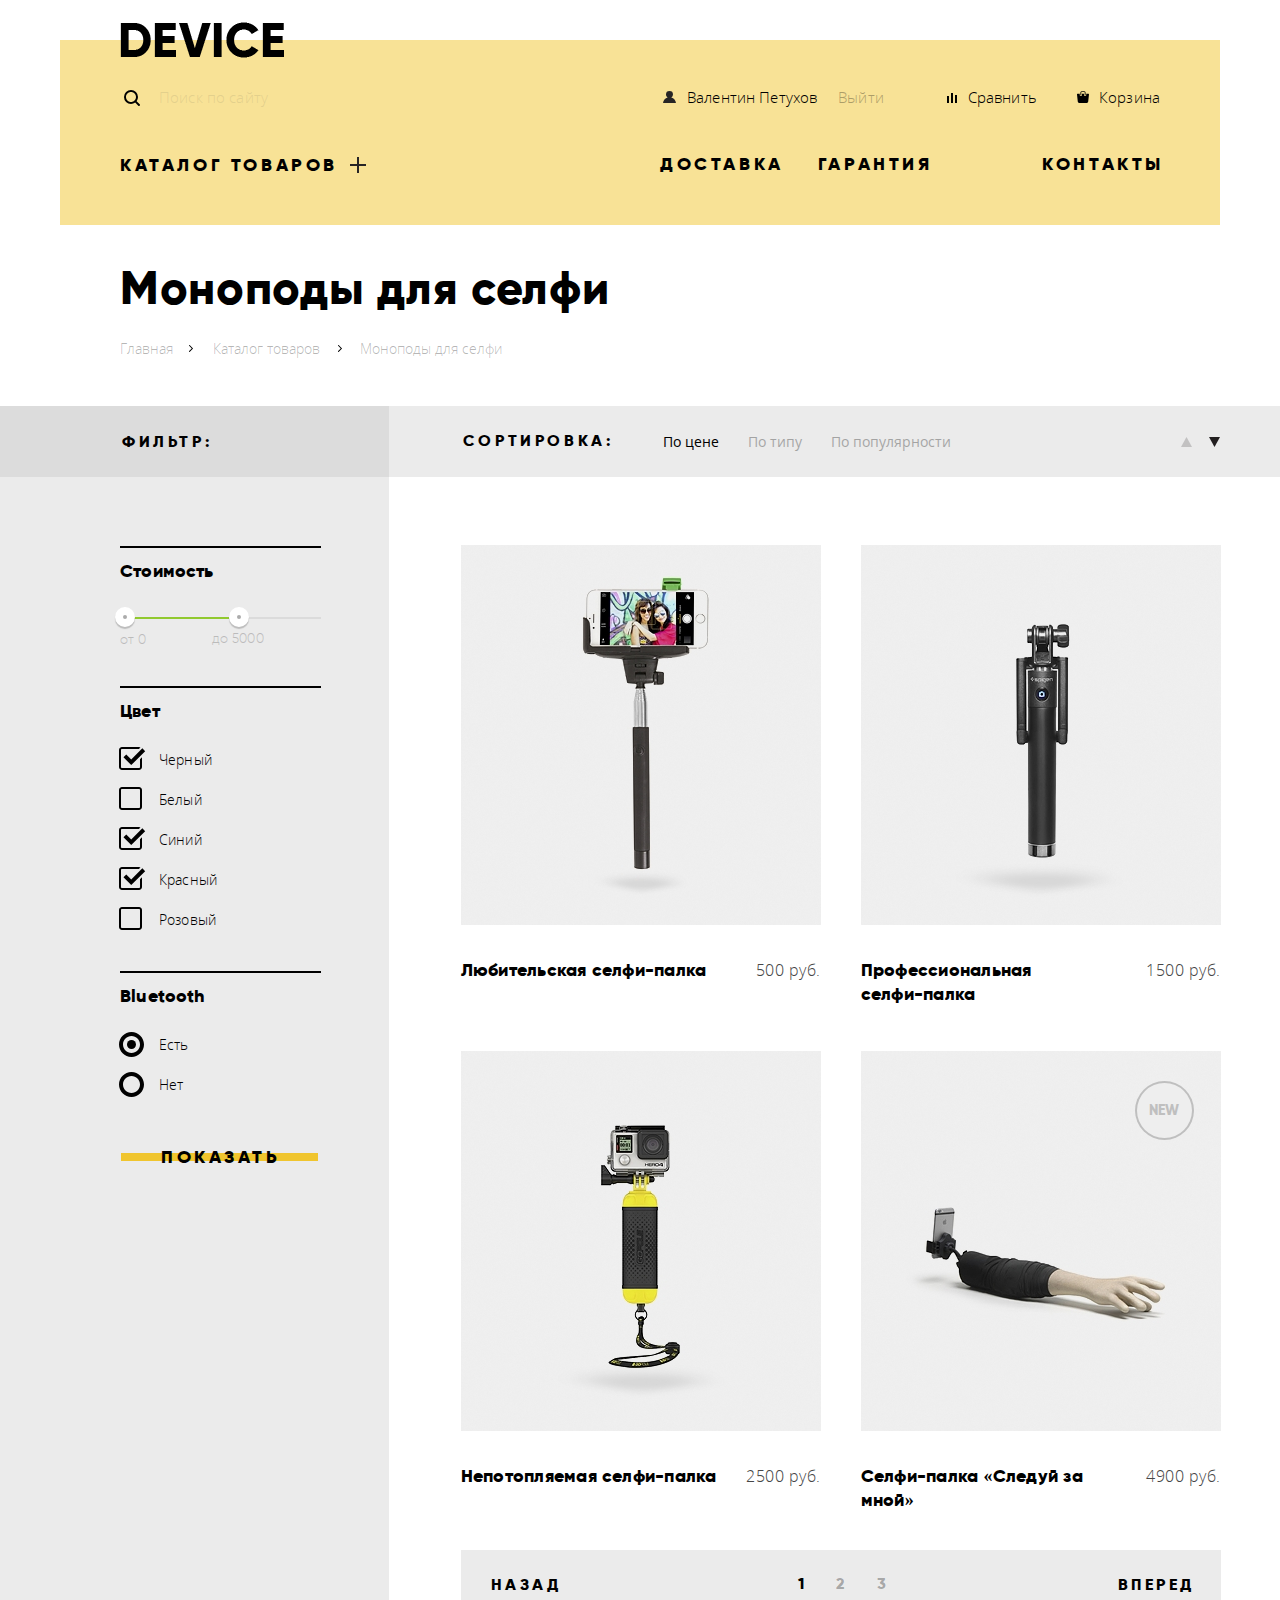
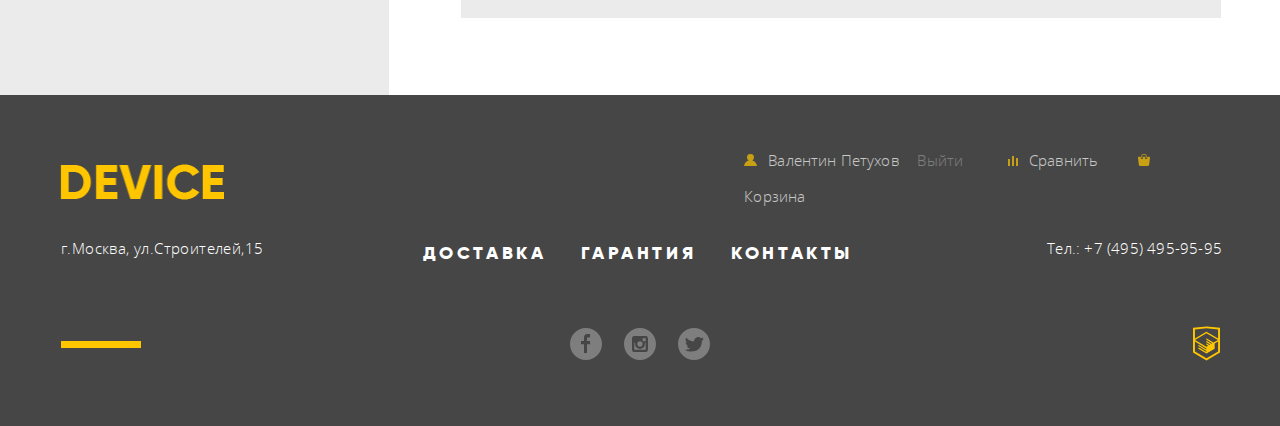
==== catalog.html @ 96f3c093 "с js есть проблемки, а так кажется все готово, почти в продашкшен" ====
<!DOCTYPE html>
<html lang="ru">
<head>
    <meta charset="utf-8">
    <link href="css/normalize.css" rel="stylesheet" type="text/css">
    <link href="css/style.css" rel="stylesheet" type="text/css">
    <title>catalog</title>
</head>
<body class="catalog">
    <header class="main-header">
        <div class="logo">
            <a href="index.html"><img alt="" height="36" src="img/logo.png" width="164"></a>
        </div>
        <div class="wrapper-header">
            <h1 class="visually-hidden">Device</h1>
            <div class="user-menu">
                <form action="https://echo.htmlacademy.ru" class="user-menu-search" method="post">
                  <img class="img-search" height="16" src="img/search.svg" width="16"> <input class="search-site" name=
                    "search-site" placeholder="Поиск по сайту" type="search"> <button class="search-btn button"
                    type="submit">Найти</button>
                </form>
                <div class="user-menu-block">
                    <a class="user-menu-item compare-btn" href="profile.html"><img height="12" src="img/user.svg"
                    width="13">Валентин Петухов</a> <a class="user-menu-item log-out-btn" href="#">Выйти</a>
                </div><a class="user-menu-item compare-btn" href="#"><img height="10" src="img/compare.svg"
                width="10">Сравнить</a> <a class="user-menu-item basket-btn" href="#"><img height="12" src=
                "img/cart.svg" width="12">Корзина</a>
            </div>
            <nav class="main-nav">
                <ul class="nav-list">
                    <li class="nav-item-link">
                        <a class="nav-button" href="#">Каталог товаров<img src="img/plus.svg"></a>
                        <div class="subnav-wrap">
							<ul class="subnav-list">
								<li class="subnav-item">
									<a class="subnav-link" href="#">Виртуальная реальность</a>
								</li>
								<li class="subnav-item">
									<a class="subnav-link" href="catalog.html">Фитнес браслеты</a>
								</li>
								<li class="subnav-item">
									<a class="subnav-link" href="#">Квадрокоптеры</a>
								</li>
								<li class="subnav-item">
									<a class="subnav-link" href="#">Моноподы для селфи</a>
								</li>
								<li class="subnav-item">
									<a class="subnav-link" href="#">Умные часы</a>
								</li>
								<li class="subnav-item">
									<a class="subnav-link" href="#">Экшн-камеры</a>
								</li>
							</ul>
						</div>
                    </li>
                    <li class="nav-item-link">
                        <a class="nav-link" href="#">Доставка</a>
                    </li>
                    <li class="nav-item-link">
                        <a class="nav-link" href="#">Гарантия</a>
                    </li>
                    <li class="nav-item-link">
                        <a class="nav-link" href="#">Контакты</a>
                    </li>
                </ul>
            </nav>
        </div>
    </header>
    <main>
        <div class="container-catalog">
            <div class="wrapper-title">
                <h1 class="page-title">Моноподы для селфи</h1>
                <ul class="breadcrumbs">
                    <li>
                        <a href="index.html">Главная</a>
                    </li>
                    <li>
                        <a href="catalog.html">Каталог товаров</a>
                    </li>
                    <li class="breadcrumbs-current">Моноподы для селфи</li>
                </ul>
            </div>
        </div><!-- отсечка для удобства -->
        <div class="sorting-row">
            <div class="container-catalog">
                    <div class="aside-col">
                        <p class="filter-block">Фильтр:</p>
                    </div>
                    <div class="wrapper-sorts">
                        <p class="filter-block">Сортировка:</p>
                        <ul class="subject-sort">
                            <li class="subject-sort-item">
                                <a class="active" href="#">По цене</a>
                            </li>
                            <li class="subject-sort-item">
                                <a href="#">По типу</a>
                            </li>
                            <li class="subject-sort-item">
                                <a href="#">По популярности</a>
                            </li>
                        </ul>
                        <ul class="direction-sort">
                            <li class="direction-sort-item">
                                <a href="#"><img src="img/icon-up-dir.svg"></a>
                            </li>
                            <li class="direction-sort-item">
                                <a class="active" href="#"><img src="img/icon-down-dir.svg"></a>
                            </li>
                        </ul>
                    </div>
            </div>
        </div>
        <div class="catalog-row">
            <div class="container-catalog">
                
                    <div class="aside-col">
                        <form action="https://echo.htmlacademy.ru" class="filter-form" method="get">
                            <fieldset class="filter-item">
                                <legend>Стоимость</legend> <label for="filter-range"></label> <input aria-label=
                                "Диапазон цен" class="filter-range visually-hidden" id="filter-range" max="9000" min="0"
                                name="filter-range" type="range">
                            </fieldset>
                            <fieldset class="filter-item">
                        	 <div class="range-controls">
							     <div class="scale">
							       <div class="bar"></div>
							     </div>
							     <div class="range-toggle range-toggle-min"><span class="range-coast-min">от 0</span></div>
							     <div class="range-toggle range-toggle-max"><span class="range-coast-max">до 5000</span></div>
						     </div>
                            </fieldset>
                            <fieldset class="filter-item">
                                <legend>Цвет</legend>
                                <ul class="filter-list">
                                    <li class="filter-option"><input checked class="checkbox-filter visually-hidden" id=
                                    "color-black" name="filter-black" type="checkbox"> <label class="check-filter" for=
                                    "color-black">Черный</label></li>
                                    <li class="filter-option"><input class="checkbox-filter visually-hidden" id="color-white"
                                    name="filter-white" type="checkbox"> <label class="check-filter" for="color-white">Белый</label></li>
                                    <li class="filter-option"><input checked class="checkbox-filter visually-hidden" id=
                                    "color-blue" name="filter-blue" type="checkbox"> <label class="check-filter" for=
                                    "color-blue">Синий</label></li>
                                    <li class="filter-option"><input checked class="checkbox-filter visually-hidden" id=
                                    "color-red" name="filter-red" type="checkbox"> <label class="check-filter" for="color-red">Красный</label></li>
                                    <li class="filter-option"><input class="checkbox-filter visually-hidden" id="color-pink"
                                    name="filter-pink" type="checkbox"> <label class="check-filter" for="color-pink">Розовый</label></li>
                                </ul>
                            </fieldset>
                            <fieldset class="filter-item">
                                <legend>Bluetooth</legend>
                                <ul class="filter-list">
                                    <li class="filter-option"><input checked class="radio-input visually-hidden" id=
                                    "bluetooth" name="Bluetooth" type="radio" value="bluetooth-y"> <label class="radio-filter" for=
                                    "bluetooth">Есть</label></li>
                                    <li class="filter-option"><input class="radio-input visually-hidden" id="bluetooth-n"
                                    name="Bluetooth" type="radio" value="bluetooth-n"> <label class="radio-filter" for=
                                    "bluetooth-n">Нет</label></li>
                                </ul>
                            </fieldset><button aria-label="Показать" class="button btn" type="submit"><span class="btn-decor">Показать</span></button>
                        </form>
                    </div>
                    <div class="main-col">
                        <h2 class="visually-hidden">Каталог товаров</h2>
                        <ul class="catalog-list">
                            <li class="catalog-item">
                                <a class="catalog-item-img" href="catalog-item.html"><img alt=
                                "Любительская селфи-палка с телефоном" height="380" src="img/item-1.jpg" width="360"></a>
                                <div class="catalog-item-inner">
                                    <h3><a href="catalog-item.html">Любительская селфи-палка</a></h3><span>500 руб.</span>
                                </div>
                                <div class="actions">
                                    <a class="catalog-item-order btn" href="#"><span class="btn-decor">В корзину</span></span></a> <a class="catalog-item-compare"
                                    href="#">Добавить к сравнению</a>
                                </div>
                            </li>
                            <li class="catalog-item">
                                <a class="catalog-item-img" href="catalog-item.html"><img alt=
                                "Проффесиональная селфи-палка с кнопкой" height="380" src="img/item-2.jpg" width="360"></a>
                                <div class="catalog-item-inner">
                                    <h3><a href="catalog-item.html">Профессиональная селфи-палка</a></h3><span>1500 руб.</span>
                                </div>
                                <div class="actions">
                                    <a class="catalog-item-order btn" href="#"><span class="btn-decor">В корзину</span></a> <a class="catalog-item-compare"
                                    href="#">Добавить к сравнению</a>
                                </div>
                            </li>
                            <li class="catalog-item">
                                <a class="catalog-item-img" href="catalog-item.html"><img alt=
                                "Защищенная от воды селфи-палка" height="380" src="img/item-3.jpg" width="360"></a>
                                <div class="catalog-item-inner">
                                    <h3><a href="catalog-item.html">Непотопляемая селфи-палка</a></h3><span>2500 руб.</span>
                                </div>
                                <div class="actions">
                                    <a class="catalog-item-order btn" href="#"><span class="btn-decor">В корзину</span></a> <a class="catalog-item-compare"
                                    href="#">Добавить к сравнению</a>
                                </div>
                            </li>
                            <li class="catalog-item">
                                <div class="label-new">
                                    <span>New</span>
                                </div>
                                <a class="catalog-item-img" href="catalog-item.html"><img alt=
                                "Селфи-палка 'Следуй за мной' с фальш-рукой" height="380" src="img/item-4.jpg" width=
                                "360"></a>
                                <div class="catalog-item-inner">
                                    <h3><a href="catalog-item.html">Селфи-палка «Следуй за мной»</a></h3><span>4900 руб.</span>
                                </div>
                                <div class="actions">
                                    <a class="catalog-item-order btn" href="#"><span class="btn-decor">В корзину</span></a> <a class="catalog-item-compare"
                                    href="#">Добавить к сравнению</a>
                                </div>
                            </li>
                        </ul>
                        <div class="wrapper-paginator">
                            <div class="paginator-box">
                                <div class="button-forward">
                                    <a href="#">Назад</a> <!-- мы же не переходим на другую страницу, поэтому баттоны -->
                                </div>
                                <ul class="paginator-list">
                                    <li class="paginator-item pagination-item-current">1</li>
                                    <li class="paginator-item">
                                        <a href="#">2</a>
                                    </li>
                                    <li class="paginator-item">
                                        <a href="#">3</a>
                                    </li>
                                </ul>
                                <div class="button-back">
                                    <a href="#">Вперед</a>
                                </div>
                            </div>
                        </div>
                    </div>
                
            </div>
        </div>
    </main>
    <footer class="wrapper-footer catalog-footer">
		<div class="container">
			<div class="footer-row">
				<a href="index.html" class="logo-footer">
					<img src="img/logo-color.png" width="164" height="36" alt="">
				</a>
				<h2 class="visually-hidden">Device</h2>
				<div class="user-menu-footer .catalog-footer">
					<a class="user-menu-item log-name" href="profile.html"><svg xmlns="http://www.w3.org/2000/svg" width="13" height="12" viewBox="0 0 13 12"><path fill="#ffc600" d="M.032 12h12.937c-.163-2.643-2.074-4.837-4.671-5.543a3.47 3.47 0 0 0 1.687-2.972 3.485 3.485 0 0 0-6.97 0c0 1.264.68 2.361 1.688 2.972C2.106 7.163.194 9.357.032 12z"/></svg>Валентин Петухов</a> <a class="user-menu-item log-out-btn" href=
                        "profile.html">Выйти</a>
					<a class="user-menu-item catalog-compare-btn" href="#"><svg xmlns="http://www.w3.org/2000/svg" width="10" height="10" viewBox="0 0 10 10"><path fill="#ffc600" d="M8 2h1.984v8H8zM0 3h1.984v7H0zM4 0h2v10H4z"/></svg>Сравнить</a>
					<a class="user-menu-item basket-btn" href="#"><svg xmlns="http://www.w3.org/2000/svg" width="12" height="12" viewBox="0 0 12 12"><path fill="#ffc600" d="M11.864 3.017a.429.429 0 0 0-.327-.154H9.225V4.09c0 .563-.484 1.022-1.08 1.022-.594 0-1.078-.458-1.078-1.022V2.863H4.909V4.09c0 .563-.485 1.022-1.08 1.022-.595 0-1.078-.458-1.078-1.022V2.863H.438a.43.43 0 0 0-.327.154.472.472 0 0 0-.108.358l.776 7.134c.015.806.642 1.455 1.411 1.455h7.595c.77 0 1.396-.649 1.411-1.455l.776-7.134a.476.476 0 0 0-.108-.358z"/><path fill="#ffc600" d="M3.829 4.499c.239 0 .433-.184.433-.409V1.84c0-.632.672-1.022 1.295-1.022h1.079c.655 0 1.078.401 1.078 1.022v2.25c0 .225.194.409.431.409.239 0 .433-.184.433-.409V1.84C8.577.773 7.761 0 6.636 0H5.557c-1.19 0-2.159.826-2.159 1.84v2.25c0 .225.194.409.431.409z"/></svg>Корзина</a>
				</div>
			</div>
			<div class="footer-row">
				<p class="address">г.Москва, ул.Строителей,15</p>
				<nav class="footer-nav">
					<ul class="footer-nav-list catalog-footer-nav">
						<li>
							<a href="#">Доставка</a>
						</li>
						<li>
							<a href="#">Гарантия</a>
						</li>
						<li>
							<a href="#">Контакты</a>
						</li>
					</ul>
				</nav>
				<a class="phone-link" href="tel:+7(495)495-95-95">Тел.: +7 (495) 495-95-95</a>
			</div>
			<div class="footer-row">
				<div class="decor"></div>
				<div class="footer-social catalog-footer-social">
					<a class="social-button" href="https://facebook.com">
						<img src="img/fb.svg" width="32" height="32" alt="link-facebook">
					</a>
					<a class="social-button" href="https://instagram.com">
						<img src="img/instagram.svg" width="32" height="32" alt="link-instagram">
					</a>
					<a class="social-button" href="https://twitter.com">
						<img src="img/twitter.svg" width="32" height="32" alt="link-twitter">
					</a>
				</div>
				<div class="htmlacademy">
					<a class="html-link" href="https://htmlacademy.ru/intensive/htmlcss">
						<img src="img/logo-html.svg" width="27" height="35" alt="logo-htmlacademy">
					</a>
				</div>
			</div>
		</div>
	</footer>
</body>
</html>
---- css/style.css ----
@font-face {
	font-family: 'gilroy';
	src: url("../fonts/gilroyextrabold.woff2"),
		url("../fonts/gilroyextrabold.woff");
	font-weight: 800;
	font-style: normal;
}
@font-face {
	font-family: 'gilroy';
	src: url("../fonts/gilroylight.woff2"),
		url("../fonts/gilroylight.woff");
	font-weight: 300;
	font-style: normal;
}
@font-face {
	font-family: 'opensans';
	src: url("../fonts/opensans.woff2"),
		url("../fonts/opensans.woff");
	font-weight: 400;
	font-style: normal;
}
@font-face {
	font-family: 'opensans';
	src: url("../fonts/opensanslight.woff2"),
		url("../fonts/opensanslight.woff");
	font-weight: 300;
	font-style: normal;
}
body {
	min-width: 1160px;
	margin: 0;
	padding: 0;
	font-size: 15px;
	line-height: 30px;
	font-weight: 300;
	color: #000000;
}
.visually-hidden {
  position: absolute;
  clip: rect(0 0 0 0);
  width: 1px;
  height: 1px;
  margin: -1px;
}
/* общие элементы */
.nav-list,
.subnav-list,
.product-items-section,
.service-list,
.partners-list,
.transport-brands,
.footer-nav-list,
.breadcrumbs,
.filter-list,
.subject-sort,
.direction-sort,
.catalog-list,
.paginator-list {
	list-style: none;
	padding: 0;
	margin: 0;
}
/* кнопка с желтой полоской по центру */
a.promo-link {
	display: inline-block;
	text-align: center;
	padding:0 44px;
	letter-spacing: 3.7px;
	margin-right:auto;
}
.btn::before {
	content: "";
	position: absolute;
	top: 8px;
	left: 1px;
	width: 98%;
	height: 8px;
	background-color: #f0c52e;
}
.btn:hover::before {
	height: 40px;
	top: -9px
}
.btn:active {
	color: rgba(0, 0, 0, 0.3);
}
.btn-decor {
	position: relative;
	z-index: 3
}
.btn {
	text-transform: uppercase;
	position: relative;
	font-family: gilroy;
	font-weight: 800;
	padding: 0;
	margin: 0;
	text-decoration: none;
	font-size: 18px;
	line-height: 24px;
	color: #000000;
	letter-spacing: 2.15px;
	background-color: transparent;
	border: none;
	border-radius: 0;
}
																/* начинаю разметку	хедераааааа */
.logo img:hover {
	opacity: 0.6
}
.logo img:active {
	opacity: 0.3
}
.logo {
	margin:0;
	padding: 0;
}

																													/*юзер меню*/
.main-header {
	width: 1160px;
	margin: 0 auto;
	margin-top: 22px;
	
}
.container {
	width: 1160px;
	margin: 0 auto;
}
.wrapper-header {
	background-color: #f8e296;
	display: flex;
	flex-wrap: wrap;
	flex-direction: column;
	padding-bottom: 60px;
}
.catalog .wrapper-header {
	padding-bottom: 45px;
	margin-bottom: 39px
}
.logo {
	margin-bottom: -18px;
	margin-left: 60px;
	line-height: 0
	
}
.user-menu {
	display: flex;
	justify-content: space-between;
	align-items: center;
	flex-wrap: wrap;
	position: relative;
	margin-left: 60px;
	padding-right: 60px;
	margin-top: 32px;
	margin-bottom: 28px
}
.main-nav {
	padding-left: 60px;
	padding-right: 60px;
}
.user-menu-search {
	flex: none;
	width: 496px;
	margin-right: 58px;
}
.login-btn img {
	position: relative;
	top:0px;
	right: 13px
}
.compare-btn img {
	position: relative;
	top:0px;
	right: 11px
}
.basket-btn img {
	position: relative;
	top:0px;
	right: 10px
}
.user-menu-search img {
	position: absolute;
	display: block;
	width: 16px;
	height: 16px;
	left: 4px;
	top: 18px

}

.basket-btn {
	margin-left: 50px
}
.user-menu-block {
	margin-right: auto;
	margin-left: 0;
}
.log-out-btn {
	margin-left: 17px;
	opacity: 0.3
}
.login-btn {
	margin-right: auto;
	margin-left: 0;
}
.nav-list {
	display: flex;
}
.nav-item-link:first-child {
	flex: none;
	width: 500px;
	margin-right: 40px;
}
.nav-item-link:last-child {
	margin-left: auto;
	margin-right: -4px;
}
.nav-item-link:nth-child(2),
.nav-item-link:nth-child(3) {
	margin-right: 34px;
}
.nav-button img {
	position: relative;
	right: -12px;
	top: 2px
}
ul .nav-list {

}
.user-menu input[type="search"],
.user-menu a,
form .search-btn {
	position: relative;
	font-family: opensans;
	font-weight: 300;
	border: none;
	background-color: transparent;
	text-decoration: none;
	font-size: 15px;
	line-height: 30px;
	color: #000000;
	letter-spacing: 0.15px;
}
.user-menu input[type="search"] {
	opacity: 0.3;
	padding-bottom: 0;
	border:none;
	border-bottom: 2px solid transparent;
	padding-right: 0;
	padding-left: 39px;
	width: 355px;

}
.user-menu input[type="search"]:hover {
	opacity: 0.6;
}

.user-menu input[type="search"]:focus {
	opacity: 1;
	border-bottom: 2px solid black;
	outline: 0;
	padding-bottom: 0px; 

}
.user-menu-search:focus-within input {
	border-color: black
}
form .search-btn {
	border: 2px solid transparent;
	padding: 8px 20px;
	opacity: 0
}
.user-menu input[type="search"]:focus + .search-btn {
	border: 2px solid black;
	opacity: 1
}
.user-menu-item:hover {
	opacity: 0.6
}
.user-menu-item:active {
	opacity: 0.3
}
.user-menu-search {
	display: flex;
}


form .search-btn:hover {
	color: rgba(255, 255, 255, 1);
	background-color: #000000;
}
form .search-btn:active {
	color: rgba(255, 255, 255, 0.3);
	background-color: #000000;
	opacity: 1
}
form .search-btn:active + .search-site {
	border-bottom: 2px solid black;
}
/* блок сетки промо */
.list {
  display: flex;
  flex-wrap: wrap;
  margin: 0;
  padding: 0;
  list-style: none;
  counter-reset: li;
}
.list li {
  position: relative;
  margin: 10px;
  width: 100px;
  height: 50px;
  background-color: yellow;
}
.list li::before {
  position: absolute;
  top: 0;
  right: 0;
  content: counter(li);
  counter-increment: li;
  font-size: 30px;
  line-height: 40px;
  color: #000;
}
.promo-slider-wrapper {
	position: relative;
	background-image: linear-gradient(#f8e296 99px, transparent 60px);
}
.image-slide-wrap {
	max-width: 526px
}
.promo-slide:nth-child(3)  img {
	margin-top: 64px;
	margin-left: 18px
}
.promo-slide:nth-child(3)  .wrapper-promo {
	position: relative;
	margin-left: 15px
}
.promo-slide {
	box-sizing: border-box;
	width: 100%;
	height: 490px;
	display: none;
	padding-left: 60px;
	padding-right: 60px;
	position: relative;
	margin-bottom: 90px;
}

.controls {
position: absolute;
right: 23px;
bottom: 148px;
  display: flex;
  justify-content: center;
}
.control {
	position: absolute;
	opacity: 0;
}	
.slider-controls {
	position: absolute;
  right: -40px;
  bottom: 168px;
  z-index: 100;
  width: 160px;
  height: 18px;

  text-align: center;
  font-size: 0;
  right: 40px;
}
.control-label {
  position: relative;
  margin-left: -1px;
  display: inline-block;
  text-align: center;
  width: 18px;
  height: 18px;
  padding: 8px;
  
  border-radius: 50%;
  cursor: pointer;
}
.control-label::after {
  content: "";
  
  position: absolute;
  left: 50%;
  bottom: 50%;
  transform: translate(-50%, 50%);
  z-index: 1;
  
  width: 10px;
  height: 10px;
  
  border:1px solid black;
  
  border-radius: 50%;
}
#product-1:checked ~ .promo-slides .promo-slide:nth-child(1) {
  display: flex;
}

#product-2:checked ~ .promo-slides .promo-slide:nth-child(2) {
  display: flex;
}

#product-3:checked ~ .promo-slides .promo-slide:nth-child(3) {
  display: flex;
}
#product-1:checked ~ .slider-controls .slider-controls-item--1::before,
#product-2:checked ~ .slider-controls .slider-controls-item--2::before,
#product-3:checked ~ .slider-controls .slider-controls-item--3::before {
  content: "";
  position: absolute;
  left: 50%;
  top: 50%;
  z-index: 2;
  width: 3px;
  height: 3px;
  transform: translate(-50%, -50%);
  background-color: inherit;
  border: 1px solid black;
  border-radius: 50%;
}
.promo-slide img {
	position: relative;
	left: -46px;
	top: -11px;
	display: block;
	margin: 0 auto;
}
.wrapper-promo {
	width: 500px;
	display: flex;
	flex-direction: column;
	align-self: flex-start;
	
}

.promo-lead {
	margin-top: 67px;
	margin-bottom: 20px
}
.promo-desc {
	margin-top: 0px;
	margin-bottom: 0
}
.wrapper-promo .btn {
	margin-top: 51px
}
.info-table {
	margin-top: 57px
}
/*position: relative;
	bottom: 60px;*/
.subnav-list {
	position: relative;
	bottom: 34px;
	left: 59px;
	display: flex;
	flex-wrap: wrap;
	align-items: center;
	width: 680px;
	margin-top: 19px;
	text-transform: none;
	margin-left: 2px;
	padding-bottom: 3px
}
.subnav-list li {
	width: 220px;
	margin: 0;
	z-index: 5;
}
.subnav-list li:nth-child(2),
.subnav-list li:nth-child(5) {
	box-sizing: border-box;
	padding-left: 19px
}
.subnav-list li:nth-child(5) {
	width: 420px
}
/*	position: absolute;
	width: 1160px;
	left: 181px;*/

.subnav-wrap {
	opacity: 0;
	position: absolute;
	width: 1160px;
	left: -60px;
	margin: 0 auto;
	background-color: #f7e296;
	padding-top: 32px;
	z-index: 4
}

.subnav-wrap:focus-within {
	opacity: 1
}
/*
.subnav-wrap::before:hover ~ .subnav-wrap {
	opacity: 1
}
.nav-item-link .nav-button:hover + .subnav-wrap,
.nav-item-link li:hover + .subnav-wrap {
	opacity: 1
}
.nav-item-link .nav-button:focus + .subnav-wrap {
	opacity: 1
}
.subnav-list:hover {

}
*/
.nav-button:hover + .subnav-wrap,
.nav-button:focus + .subnav-wrap {
	opacity: 1
}
.nav-button {
	position: relative;
	display: block;
}
.nav-button::before {
	content: "";
	position: absolute;
	top: 100%;
	right: 0;
	left: 0;
	height: 25px;
	background-color: rgba(255, 255, 255, 0);
	z-index: 5;
}
.subnav-wrap:hover {
	opacity: 1
}




																												/*главное меню */
.number1 {
	font-family: gilroy;
	font-weight: 800;
	position: absolute;
	right: 47px;
	top: -25px;
	text-decoration: none;
	font-size: 179px;
	line-height: 179.2px;
	color: #ffffff;
	letter-spacing: 0.36px;
	
}
.number1::before {
	content: "";
	width: 100px;
	height: 7px;
	background-color: #ffffff;
	position: absolute;
	right: 412px;
	top: 51px;
}
.nav-item-link {
	position: relative;
}
.nav-item-link a {
	position: relative;
	font-family: gilroy;
	font-weight: 800;
	text-decoration: none;
	font-size: 18px;
	line-height: 24px;
	color: #000000;
	letter-spacing: 3.6px;
	margin-top: 3px
}
.subnav-item a {
	font-family: opensans;
	font-weight: 300;
	text-decoration: none;
	font-size: 15px;
	line-height: 36px;
	color: #000000;
	letter-spacing: 0.15px;
}
.nav-item-link a:hover {
	color: rgba(0, 0, 0, 0.6);
}
.nav-item-link a:active {
	color: rgba(0, 0, 0, 0.3);
}
.nav-list > li {
	text-transform: uppercase;
}
													/*владения хедера на этом моменте заканчиваются*/
																		/*начинается мейн контйнер*/
																												/*промо-слайд*/	
	

.promo-lead {
	font-family: gilroy;
	font-weight: 800;
	font-size: 47px;
	line-height: 56px;
	color: #000000;
	letter-spacing: 0.4px;
	position: relative;
}
.promo-desc {
	font-family: opensans;
	font-weight: 300;
	font-size: 15px;
	line-height: 30px;
	color: #000000;
	letter-spacing: 0.15px;
}
.wrapper-promo .info-table {
	border-spacing: 0px

}
.info-table tr {
	width: 
}

.info-table th {
	font-family: opensans;
	font-weight: 300;
	font-size: 13px;
	line-height: 34px;
	color: #464646;
	letter-spacing: 0.13px;
	text-align: left;
	margin-top: 10px;
}
.info-table td {
	font-family: gilroy;
	font-weight: 300;
	font-size: 36px;
	line-height: 48px;
	color: #000000;
	letter-spacing: 0.36px;
}
.info-table th:nth-child(1),
.info-table td:nth-child(1) {
	width:158px
}
.promo-slide:nth-child(3) th:nth-child(1),
.promo-slide:nth-child(3) td:nth-child(1) {
	width: 156px;
}
.promo-slide:nth-child(3) tr {
	width: 303px;
	display: block;
}
.info-table th:nth-child(2),
.info-table td:nth-child(2) {
	width:137px
}

																											/*секция продуктов*/
.product-sections {
	
	margin-bottom: 152px
}
.product-items-section {
	display: flex;
	justify-content: space-between;
}
.product-item {
	width: 160px
}
.product-item a {
	font-family: gilroy;
	font-weight: 800;
	font-size: 18px;
	text-decoration: none;
	line-height: 24px;
	color: #000000;
	letter-spacing: 0.18px;
}
.product-icon-wrapper img {
	margin: auto;
}
.product-icon-wrapper {
	display: flex;
	width: 160px;
	height: 160px;
	background-color: rgba(240, 197, 46, 0.5);
	margin-bottom: 35px
}
.product-item span {
	display: block;
}
.product-item .monopod img {
	margin-top: 40px;
	position: relative;
	right: -2px;
	bottom: -1px;
}
.product-item:nth-child(3) img {
	position: relative;
	left: 5px;
	top: 2px
}
.product-item:nth-child(4) img {
	position: relative;
	left: 2px;
	top: 2px
}
.product-item:nth-child(5) img {
	position: relative;
	left: 4px;
	top: 1px
}
.product-item:nth-child(6) img {
	position: relative;
	top: 4px
}
.product-item:hover .product-icon-wrapper { 
	background-color: rgba(240, 197, 46, 1);
}
.product-item:active img,
.product-item:active span {
	opacity: 0.3
}
																													/*сервис*/
/*интерактив сервиса*/
.service-list-btn span:active  {
	display: block;
	background-color: black;
	color: #f7e184;
}
.service-list-btn button {
	width: 160px;
	letter-spacing: 3.7px;
	margin-bottom: 32px;
	outline: none;
}
.service-list-btn span {
	display: block;
	width: 154px;
	padding-right: 125px;
	padding-left: 5px;
	padding-top: 10px;
	padding-bottom: 7px;
}

.service-list-btn .btn::before{
	top:18px;
}
.service-list-btn .btn:hover::before{
	top:0px;
}
.service-list-btn .btn:focus::before{
	height: 40px;
	top: 0px
}
/* стоп интерактив*/
.service-list {
	width: 170px;
	flex:none;
	margin: 0;
	position: relative;
	margin-right: 232px
	
}
.service-list::after{
	content: "";
	width: 7px;
	height: 319px;
	position: absolute;
	right: -116px;
	top: -86px;
	background-color: #000000
}
.service {
	background-color: #e5e5e5;
	background-image: linear-gradient(#ffffff 27px, transparent 27px);
	margin-bottom: 95px
}
.wrapper-service {

	display: flex;
	padding-bottom: 106px;
}
.wrapper-service ul {
	
	text-align: center;

	
	margin-top: 14px;

}
.service-slide {
	width: 760px;
}
.text-wrap {
	margin-right: 130px
}
.text-wrap p {
	width: 430px
}
.text-wrap h3 {
	margin: 0;
	margin-bottom: 31px
}
.service-slide {
	display: none;
}
.service-slide.active {
	display: flex;
}
.service-list-btn {
	width: 160px;
	margin-top: -8px
	
}
.service-list-btn:last-child {
	margin-bottom: 0px;
}
.service-slide h3 {
	font-family: gilroy;
	font-weight: 800;
	font-size: 47px;
	line-height: 48px;
	color: #000000;
	letter-spacing: 1.1px;
}
.service-slide img {
	position: relative;
	top: 13px;
	right: 2px;
}
.service-slide p {
	font-family: opensans;
	font-weight: 300;
	font-size: 15px;
	line-height: 30px;
	color: #464646;
	letter-spacing: 0.33px;
}
																										/* партнеры пока пусто */
.partners-list {
	display: flex;
	justify-content: space-between;
	margin-bottom: 134px;

}
.hidden-color {
	opacity: 0;
	position: absolute;
}

.partner-link:hover .hidden-color {
	opacity: 1;
}


																										/*о нас, контакты*/
.about-us {
	margin-right: 46px;
	padding-right: 75px

}
.about-us h3::before,
.contacts h3::before {
	content: "";
	display: block;
	position: absolute;
	width: 80px;
	height: 7px;
	top: -52px;
	left: 1px;
	background-color: #000000
}
.wrapper {
	display: flex;
	margin-bottom:88px;
}
.about-us h3,
.contacts h3 {
	margin: 0;
	position: relative;
	font-family: gilroy;
	font-weight: 800;
	font-size: 47px;
	line-height: 48px;
	color: #000000;
	letter-spacing: 0.21px;
	margin-bottom: 44px
}
.about-us p,
.contacts p {
	margin: 0;
	font-family: opensans;
	font-weight: 300;
	font-size: 15px;
	line-height: 30px;
	color: #464646;
	letter-spacing: 0.12px;
	margin-bottom: 30px
}
.contacts p {
	margin-bottom: 38px
}
.wrapper-about-us p:nth-child(3) {
	letter-spacing: 0.1px;
	margin-bottom: 66px
}
.map {
	margin-bottom: 68px
}
.transport-brands-slide a::before {
	content: "";
	position: absolute;
	left: -35px;
	top: 6px;
	width: 4px;
	height: 4px;
	border:2px solid #e5e5e5;
	border-radius: 50%;
}
.transport-brands-slide a {
	position: relative;
	font-family: gilroy;
	font-weight: 800;
	font-size: 16px;
	line-height: 40px;
	color: #000000;
	letter-spacing: 0.21px;
	text-decoration: none;
}
.transport-brands {
	margin-left: 36px;
	margin-bottom: 62px
}
.wrapper-about-us a.btn {
	display: block;
	width: 257px;
	text-align: center;
	letter-spacing: 4.5px;
	line-height: 24px;
	font-size: 17px;
	padding-left: 5px
}
.wrapper-contacts a.btn {
	display: block;
	width: 257px;
	text-align: center;
	letter-spacing: 4.3px;
	line-height: 24px;
	font-size: 17px;
	padding-left: 4px
}
																					/*кончился мейн контейнер*/
																					/*футер*/
.user-menu-footer {
	display: inline-block;
	margin: 0;
	margin-top: -18px;
}
.user-menu-footer a {
	margin:0;
}

.user-menu-footer .login-btn {
	margin:0;
	margin-right: 40px;
}
.user-menu-footer .compare-btn {
	margin:0;
	margin-right: 37px
}
.user-menu-footer .basket-btn {
	margin:0;
	margin-right: -2px
}
.user-menu-item svg {
	margin-right: 10px
}
.user-menu-item svg:nth-child(1) {
	margin-right: 11px
}
.wrapper-footer {
	background-color: #464646;
	padding-top: 65px;
}
.catalog .wrapper-footer {
	margin-top: 0
}

.footer-row {
	display: flex;
	align-items: center;
	align-self: center;
	margin-top: 0px
}
.footer-row:nth-child(2) {
	margin-top: 25px
}
.footer-row:nth-child(3) {
	margin-top: 57px;
	padding-bottom: 55px
}
.footer-row:nth-child(2) .phone-link {
	letter-spacing: 0.2px;
	margin-right: -2px;
	margin-top: -12px;
}
.footer-row:nth-child(2) p.address {
	margin: 0;
	margin-top: -12px;
	letter-spacing: 0.4px;
	padding-left: 1px
}
.footer-nav-list {
	display: flex;
}
.decor {
	position: relative;
	
}
.decor::before {
	content: "";
	position: absolute;
	top: -8px;
	left: 1px;
	width: 80px;
	height: 7px;
	background-color: #ffc600;
}
.footer-social {
	display: inline-block;
	margin-right: -8px;
}
.footer-social a {
	opacity: 0.3;
	margin-left: 19px;
	text-decoration: none;
}
.footer-social a:hover {
	opacity: 0.6
}
.footer-social a:active {
	opacity: 0.1
}
.footer-nav-list li {
	margin-right: 33px;
	text-transform: uppercase;
}
.decor {
	margin-right: auto;
}
.htmlacademy {
	margin-left: auto;
}
.htmlacademy:hover {
	opacity: 0.6
}
.htmlacademy:active {
	opacity: 0.3
}
.footer-nav {
	margin: auto;
}
.logo-footer {

	margin-right: auto;
}
.user-menu-footer a {
	font-family: opensans;
	font-weight: 300;
	font-size: 15px;
	line-height: 36px;
	text-decoration: none;
	letter-spacing: 0.15px;
	color: #ffffff;
}
.address {
	font-family: opensans;
	font-weight: 300;
	font-size: 15px;
	line-height: 30px;
	color: #ffffff;
}
.footer-nav-list a {
	font-family: gilroy;
	font-weight: 800;
	font-size: 18px;
	line-height: 24px;
	color: #ffffff;
	letter-spacing: 3.6px;
	text-decoration: none;
}
.footer-nav-list a:hover {
	opacity: 0.6
}
.footer-nav-list a:active {
	opacity: 0.3
}
.phone-link {
	font-family: opensans;
	font-weight: 300;
	font-size: 15px;
	line-height: 30px;
	color: #ffffff;
	text-decoration: none;
}
																							/*кончился футер*/
																									/*модалки*/
.popup-map iframe {
  position: relative;
  z-index: 2;

  border: none;
}
.popup-map p {
  position: absolute;
  top: 0;
  left: 0;
  z-index: 1;

  margin: 0;
}
@keyframes bounce {
  0% {
    transform: translateY(-2000px);
  }

  70% {
    transform: translateY(30px);
  }

  90% {
    transform: translateY(-10px);
  }

  100% {
    transform: translateY(0);
  }
}
@keyframes shake {
  0%,
  100% {
    transform: translateX(0);
  }

  10%,
  30%,
  50%,
  70%,
  90% {
    transform: translateX(-10px);
  }

  20%,
  40%,
  60%,
  80% {
    transform: translateX(10px);
  }
}
.close-map {

}
.close-form {
	
}
.popup-map {
	display: none;
	position: fixed;
	left: 50%;
	top: 50%;
	transform: translate(-50%,-50%);
	margin: 0 auto;
	z-index: 100;
	box-shadow: 0px 10px 20px 0px rgba(4, 6, 6, 0.2);
	padding: 0;
	margin: 0;
	line-height: 0
}
.container-modal .btn {
	margin-top: 40px;
	margin-bottom: 88px;
	display: block;
	width: 202px;
	letter-spacing: 4px
}
.btn-wrapper {
	display: flex;
	margin-right: 20px;
	padding-top: 20px
}
.popup-write-us-button {
	margin-top: 30px
}
.popup-write-us {
	display: none;
	position: fixed;
	left: 50%;
	top: 50%;
	transform: translate(-50%,-50%);
	width: 960px;
	margin: 0 auto;
	box-shadow: 0px 10px 20px 0px rgba(4, 6, 6, 0.2);
	padding-top: 54px;
	z-index: 100;
	background-color: #ffffff
}
.modal-show {
	display: block;
	animation: bounce 0.6s;
}
.modal-error {
  animation: shake 0.6s;
}
.container-modal {
	margin-left: 100px;
	margin-right: 100px;
	padding-top: 40px;
	box-sizing: border-box;
}
.label-wrap {
	display: flex;
	justify-content: space-between;
}
.label-wrap-inner {
	display: flex;
	flex-direction: column;
}
.modal-form label {
	font-family: gilroy;
	font-weight: 800;
	font-size: 18px;
	line-height: 24px;
	color: #000000;
	display: block;
	margin-bottom: 5px;
	letter-spacing: 0.2px
}
.modal-form input[type="text"],
.modal-form input[type="email"],
textarea {
	font-family: opensans;
	font-weight: 300;
	font-size: 14px;
	line-height: 18px;
	color: #464646;
	box-sizing: border-box;
	border: none;
	background-color: #f2f2f2;
	
}
.modal-form input[type="text"],
.modal-form input[type="email"] {
	width: 360px;
	height: 50px;
	padding: 18px 20px;
	margin-bottom: 35px;
}
textarea {
	height: 156px;
	width: 100%;
	padding: 18px 20px;

}
.modal-form input:hover {
	background-color: #eaeaea
}
.modal-form input:focus {
	background-color: #ffffff;
	outline: 3px solid #f0c52e
}
.modal-form input:invalid {
	background-color: #f6dada
}

::-webkit-input-placeholder { 
	color: rgba(70, 70, 70, 0.4);
}
::-moz-placeholder	{ 
	color: rgba(70, 70, 70, 0.4); 

} /* Firefox 19+ */
:-moz-placeholder	{ 
	color: rgba(70, 70, 70, 0.4);
} /* Firefox 18- */
:-ms-input-placeholder	{ 
	color: rgba(70, 70, 70, 0.4);
}

.modal-close {
	position: absolute;
	right: 22px;
	top: 22px;
	width: 55px;
	height: 56px;
	background: url(../img/modal-close.svg) no-repeat;
	border: none;
	box-shadow: none;
}
.close-map {
	right: 20px
}
/*Стилизация каталога*/
																/*каталог мейн контейнер*/
.container-catalog {
	width: 1160px;
	margin: 0 auto;
	display: flex;


}

.catalog-row .container-catalog {
	display: flex;
}
.breadcrumbs {
	display: flex;
}
.breadcrumbs li {
	position: relative;
	margin-right: 40px
}
.breadcrumbs li:not(:last-child):after {
	content: "";
	position: absolute;
	right: -20px;
	top: 8px;
	display: block;
	width: 4px;
	height: 7px;
	background: url("../img/nav-arrow.svg") no-repeat 100% 100%;

}
.breadcrumbs li:nth-child(2):after {
	right: -22px
}
.wrapper-title {
	width: 1160;
	margin: 0 auto;
	margin-bottom:
}
.wrapper-title {
	margin-left: 60px;
}
.page-title {
	font-family: gilroy;
	font-weight: 800;
	font-size: 47px;
	line-height: 48px;
	color: #000000;
	letter-spacing: 0.7px;
	margin: 0;
	margin-bottom: 25px
}
.breadcrumbs,
.breadcrumbs a {
	font-family: opensans;
	font-weight: 300;
	font-size: 14px;
	line-height: 24px;
	color: rgba(0, 0, 0, 0.3);
	text-decoration: none;
	margin-bottom: 45px
}
.breadcrumbs a:hover {
	color: rgba(0, 0, 0, 0.6)
}
.breadcrumbs a:active {
	color: rgba(0, 0, 0, 0.1)
}
																									/*фильтры*/
.range-controls {
  position: relative;

  margin-bottom: 36px;
}

.range-controls .scale {
  height: 2px;

  background: #dbdbdb;
}

.range-controls .bar {
  width: 55%;
  height: 2px;

  background: #91c92f;
}

.range-toggle {
  position: absolute;
  top: -9px;
  width: 4px;
  height: 4px;
  background: #ababab;
  border: 8px solid #ffffff;
  border-radius: 50%;
  box-shadow: 0 2px 1px 0 rgba(0, 1, 1, 0.2);
  cursor: pointer;
}

.range-toggle:hover {
  width: 5px;
  height: 5px
}

.range-toggle-min {
	position:absolute;
  left: -1px;
  top: -10px;

}
.range-coast-min,
.range-coast-max {
	display: block;
	width: 55px;
	position: absolute;
	left: -5px;
	font-family: gilroy;
	font-weight: 300;
	font-size: 13px;
	letter-spacing: 0.3px;
	line-height: 24px;
	color: #000000;
	opacity: 0.2
}
.range-coast-min {
	left:-3px;
	top: 13px
}
.range-coast-max {
	left:-25px;
	top: 12px
}
.range-toggle-max {
  left: 55%;
  top: -10px;
}
.filter-item:nth-child(2) {
	margin-left: -4px;

}
.filter-item .filter-list {
	padding-left: 39px;
	margin-top: 17px;
	position: relative;
}
.filter-list label {
	position: relative;
}
.check-filter::before {
	content: "";
	display: block;
	position: absolute;
	width: 27px;
	height: 23px;
	background-image: url("../img/checkbox-off.svg");
	background-repeat:no-repeat;
	left: -40px;
	top:-3px;
}
.check-filter:hover::before {
	opacity: 0.6
}
.check-filter:active::before {
	opacity: 1
}
.checkbox-filter:checked + .check-filter::before {
	background-image: url("../img/checkbox-on.svg")
}
.checkbox-filter:checked + .check-filter:hover::before {
	opacity: 0.6
}
.checkbox-filter:checked + .check-filter:active::before {
	opacity: 1
}
.radio-filter::before {
	content: "";
	display: block;
	position: absolute;
	width: 27px;
	height: 25px;
	background-image: url("../img/radio-off.svg");
	background-repeat:no-repeat;
	left: -40px;
	top:-3px;
}
.radio-filter:hover::before {
	opacity: 0.6
}
.radio-filter:active::before {
	opacity: 1
}
.radio-input:checked + .radio-filter::before {
	background-image: url("../img/radio-on.svg")
}
.radio-input:checked + .radio-filter:hover::before {
	opacity: 0.6
}
.radio-input:checked + .radio-filter:active::before {
	opacity: 1
}
.filter-form .btn {
	display: inline;
	width: 100%;
	letter-spacing: 3.5px;
	margin-top: 9px
}
.subject-sort {
	display: flex;
	align-items: center;
	margin-left: 50px
}
.subject-sort li {
	margin-right: 29px
}
.direction-sort {
	display: flex;
	align-self: center;
	margin-left: auto;
}
.direction-sort li {
	margin-left: 17px;
}

.aside-col {
  flex: none;
  width: 23%;
  margin-left: 60px;
  padding-top: 8px;
  padding-bottom: 6px;
  padding-right: 2px
  

}
.catalog-row .aside-col {
	margin-left: 60px
}

.container-catalog .aside-col {
	background-color: #dcdcdc
}
.container-catalog .wrapper-sorts {
	background-color: #ebebeb;
	
}
.main-col {
	background-color: #ffffff;
	padding-bottom: 77px
}
.catalog-row .aside-col {
	background-color: #ebebeb;
}
.sorting-row {
  	background-image: linear-gradient(to right, #dcdcdc 0%, #dcdcdc 50%, #ebebeb 50%, #ebebeb 100%);
  	
}
.catalog-row {
	background-image: linear-gradient(to right, #ebebeb 0%, #ebebeb 50%, transparent 50%, transparent 100%);

}
.main-col{
  flex: none;
  width: 67%;
  padding-left: 72px
}
.catalog-list {
	display: flex;
	width: 770px;
	flex-wrap: wrap;
	margin-top: 68px

}
.catalog-item-inner {
	display: flex;
	justify-content: space-between;
	margin-top: 23px
}
.catalog-item-inner h3,
.catalog-item-inner span {
	margin: 0;
	padding: 0;
	line-height: 0;
}
.catalog-item-inner span {
	letter-spacing: 0.5px
}
.catalog-list li {
	margin-right: 40px;
	margin-bottom: 45px;
}
.catalog-item .actions {
	position: absolute;
	top: 0;
	left: 0;
	background-color:rgba(255,255,255,0.9);
    z-index:10;
	width: 360px;
	text-align: center;
	height: 379px;
	padding-right: 0;
	display: flex;
	flex-direction: column;
	display: none;
}
.actions a:nth-child(1) {
	letter-spacing: 3.4px
}
.actions a:nth-child(2) {
	letter-spacing: 0.2px;
	margin-top: 13px;
	opacity: 0.5
}
.actions a:hover:nth-child(2) {
	opacity: 1
}
.actions a:active:nth-child(2) {
	opacity: 0.2
}
.catalog-item-order {
	width: 200px
}
.actions .catalog-item-order {
	margin: 0 auto;
	margin-top: 50%
}
.catalog-item:hover .actions {
	display: flex;
}
.catalog-list li:nth-child(even) {
    margin-right: 0;
}
.catalog-container {
	display: flex;
	margin-left: 60px
}
.wrapper-sorts {
	display: flex;
	width: 70%;
	padding-left: 72px;
}

.filter-item {
	border: none;
	margin: 0;
	padding: 0;
	margin-bottom: 31px;

}
.filter-item:first-child {;
	margin-top: 61px;
	margin-bottom: 34px

}
.aside-col form {
	width: 201px;
}
.subject-sort-item a {
	opacity: 0.3
}
.subject-sort-item:hover a {
	opacity: 0.6
}
.subject-sort-item:active a {
	opacity: 1
}
.filter-block {
	font-family: gilroy;
	font-weight: 800;
	font-size: 16px;
	line-height: 24px;
	color: #000000;
	letter-spacing: 3.6px;
	text-transform: uppercase;
	padding-left: 2px;
	margin: 0;
	padding-top: 23px
}
.aside-col .filter-block {
	padding: 0;
	margin: 0;
	padding-top: 16px;
	padding-left: 2px;
	padding-bottom: 17px
}
.filter-item legend {
	display: block;
	width: 100%;
	font-family: gilroy;
	font-weight: 800;
	font-size: 18px;
	line-height: 24px;
	color: #000000;
	letter-spacing: 0.18px;
	border-top: 2px solid #000000;
	padding-top: 11px
}
.filter-option label {
	font-family: opensans;
	font-weight: 300;
	font-size: 14px;
	line-height: 40px;
	color: #000000;
	letter-spacing: 0.14px;
}
.subject-sort-item a {
	font-family: opensans;
	font-weight: 400;
	font-size: 14px;
	line-height: 18px;
	color: #000000;
	text-decoration: none;
}
.direction-sort-item a {
	opacity: 0.2
}
.subject-sort-item .active,
.direction-sort-item .active {
	opacity: 1
}
.subject-sort-item:hover .active,
.direction-sort-item:hover a {
	opacity: 0.4
}
.subject-sort-item:active .active,
.direction-sort-item:active a {
	opacity: 1
}
																/*блок с карточками товаров включая пагинатор*/
																

.catalog-item {
	position: relative;
}
.label-new {
	position: absolute;
}
.wrapper-paginator {
	margin-top: -11px
}
.label-new {
	font-family: gilroy;
	font-weight: 800;
	font-size: 14px;
	line-height: 24px;
	
	letter-spacing: 0.25;
	opacity: 1;
	text-transform: uppercase;
	width: 55px;
	height: 55px;
    border-radius: 50%;
    text-transform: uppercase;
    background: #eeeeee;
    position: absolute;
    right: 29px;
    top: 32px;
    box-shadow:
        0px 0px 0px 2px #bfbfbf
        
}
.label-new span {
	color: #bfbfbf;
position: absolute;
top: 50%;
left: 50%;
transform: translate(-50%,-50%);
	
}
.catalog-item-inner a {
	display: flex;
	flex-wrap: wrap;
	max-width: 250px;
	font-family: gilroy;
	font-weight: 800;
	font-size: 18px;
	line-height: 24px;
	color: #000000;
	text-decoration: none;
	letter-spacing: 0.23px;
	max-width: 230px
}
.catalog-item:nth-child(3) a:nth-child(1) {
	max-width: 260px;
}
.catalog-item:nth-child(1) a:nth-child(1) {
	max-width: 250px;
}
.catalog-item-inner span {
	font-family: opensans;
	font-weight: 300;
	font-size: 16px;
	line-height: 24px;
	color: #464646;
}
/* стиль для карточки при наведении */
.catalog-item-compare {
	font-family: opensans;
	font-weight: 300;
	font-size: 13px;
	line-height: 36px;
	color: #464646;
	letter-spacing: 0.13px;
	text-decoration: none;
}
/*пагинатор*/

.paginator-box {
	display: flex;
	max-width: 760px;
	justify-content: space-between;
	background-color: #ebebeb;
	align-items: center;
	box-sizing: border-box;
	max-height: 70px;
	margin-top: 4px

}
.paginator-list {
	display: flex;
	justify-content: space-between;
}
.paginator-item {
	padding-right: 31px
}
.button-forward {
	position: relative;
}
.button-forward a {
	display: block;
	font-family: gilroy;
	font-weight: 800;
	font-size: 16px;
	line-height: 24px;
	color: #000000;
	letter-spacing: 3.5px;
	text-decoration: none;
	text-transform: uppercase;
	text-align: center;
	padding: 23px 30px 21px 30px;
	
	
}
.button-forward a:hover {
	background-color: #d8d8d8;

}
.button-forward a:active {
	background-color: #d8d8d8;
	color: rgba(0, 0, 0, 0.3);
}
.button-back a {
	display: block;
	font-family: gilroy;
	font-weight: 800;
	font-size: 16px;
	line-height: 24px;
	color: #000000;
	margin-right: -4px;
	letter-spacing: 3.5px;
	text-decoration: none;
	text-transform: uppercase;
	text-align: center;
	padding: 23px 30px 21px 30px;
}
.button-back a:hover {
	background-color: #d8d8d8;

}
.button-back a:active {
	background-color: #d8d8d8;
	color: rgba(0, 0, 0, 0.3);
}
.paginator-list {
	margin-left: 37px
}
.paginator-list,
.paginator-list a {
	font-family: gilroy;
	font-weight: 800;
	font-size: 16px;
	line-height: 24px;
	color: rgba(0, 0, 0, 0.3);
	letter-spacing: 0.91px;
	text-decoration: none;
}
.paginator-item a:hover {
	font-family: gilroy;
	font-weight: 800;
	font-size: 16px;
	line-height: 24px;
	color: rgba(0, 0, 0, 0.6);
	letter-spacing: 0.91;
	text-decoration: none;
}
.paginator-item a:active {
	font-family: gilroy;
	font-weight: 800;
	font-size: 16px;
	line-height: 24px;
	color: rgba(0, 0, 0, 1);
	letter-spacing: 0.91;
	text-decoration: none;
}
.pagination-item-current {
	color: rgba(0, 0, 0, 1);
}
													/* футер */
.catalog-footer .basket-btn {
	margin-left: 36px
}
 .catalog-footer .log-name {
 	margin-right: 15px
 }
 .catalog-footer-nav li {
 	margin-right: 35px
 }
 .catalog-footer .logo-footer {
 	margin-right: auto;
 }
 .catalog-footer .log-out-btn {
	margin:0;
	margin-right: 41px;
	opacity: 0.3
}
.catalog-compare-btn {
	margin-right: 15px
}
 .catalog-footer-social {
 	margin-left: 37px;
 }
 .catalog-footer-social a {
 	margin: 0;
 	opacity: 0.3
 }
  .catalog-footer-social img {
 	margin-right: 18px
 }
 .catalog-footer-social a:nth-child(2),
 .catalog-footer-social a:nth-child(1) {
 	margin: 0
 }
 .catalog-footer-social a:nth-child(1) {
 	margin-right: 
 }
 .catalog-footer-social a:nth-child(2) {
 	margin-right: 
 }
 .user-menu-footer a {
 	opacity: 0.7
 }
  .user-menu-footer a:hover {
 	opacity: 1
 }
  .user-menu-footer a:active {
 	opacity: 0.3
 }
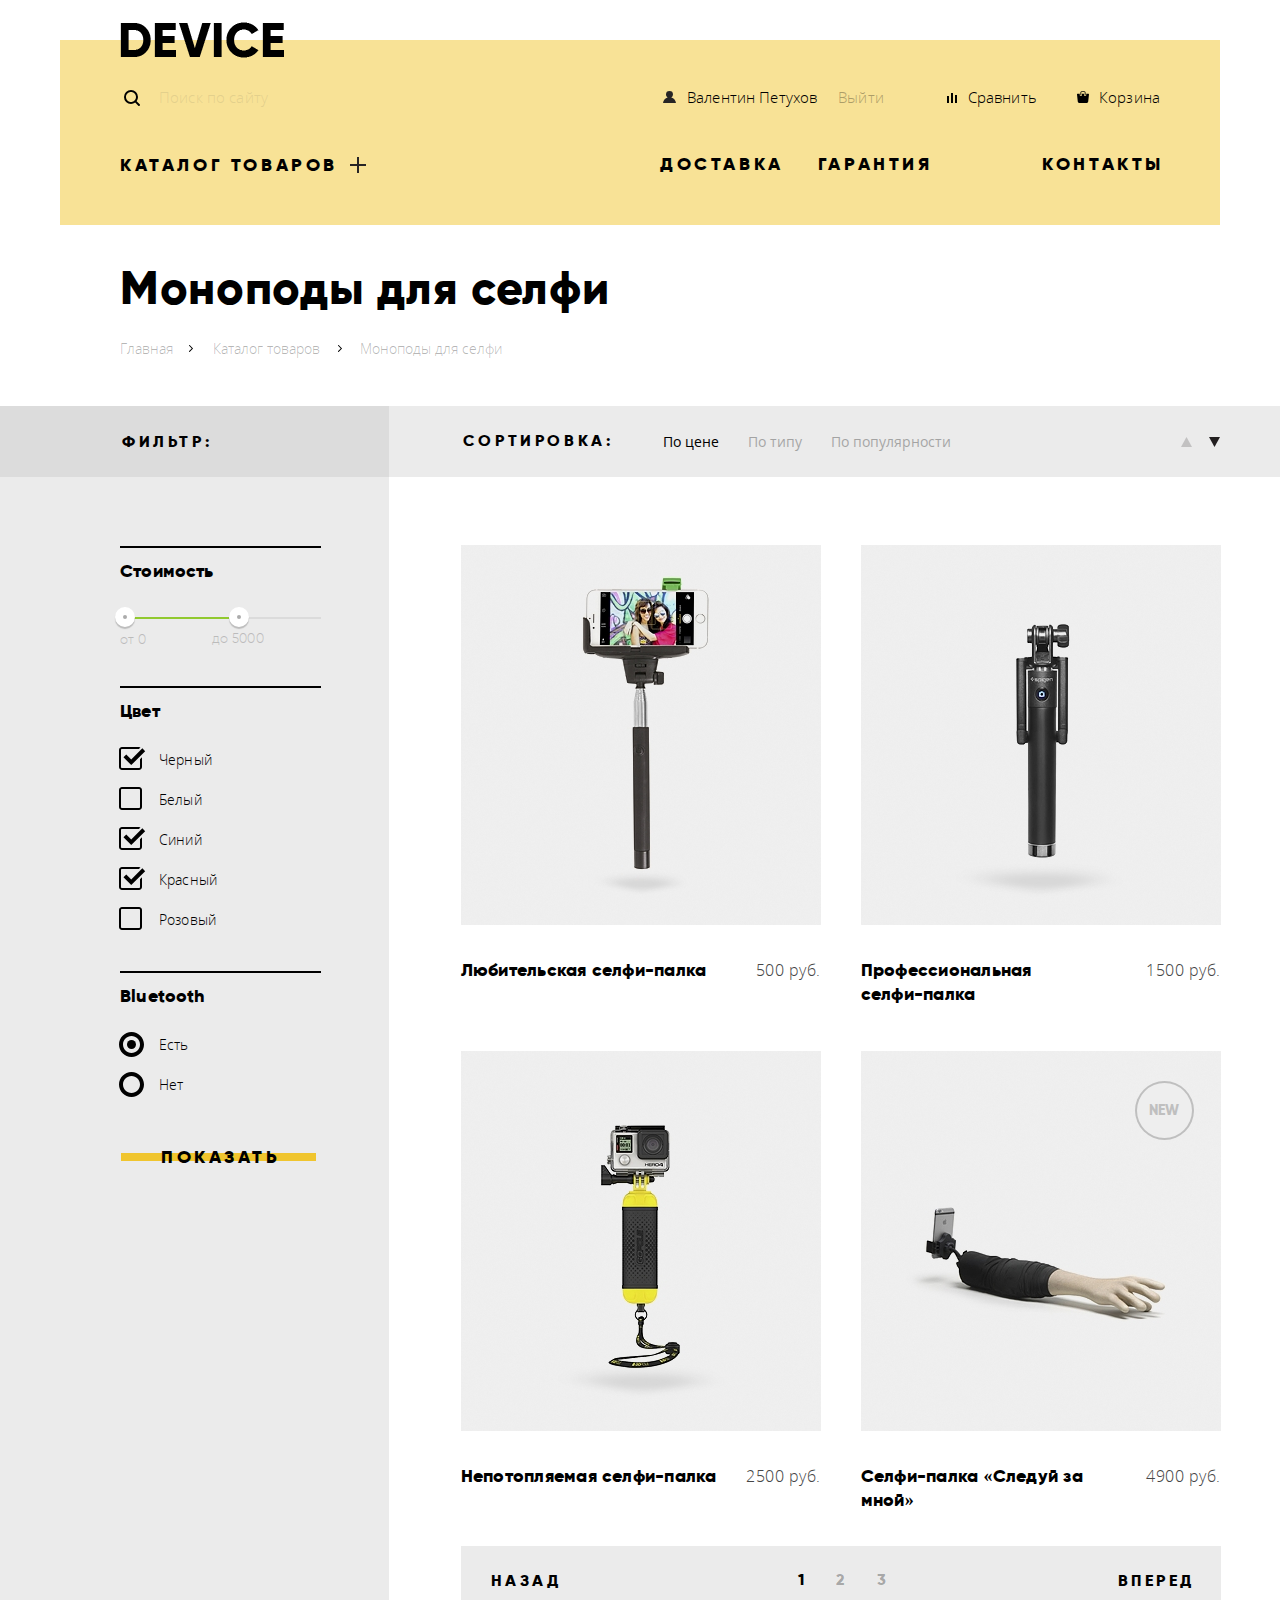
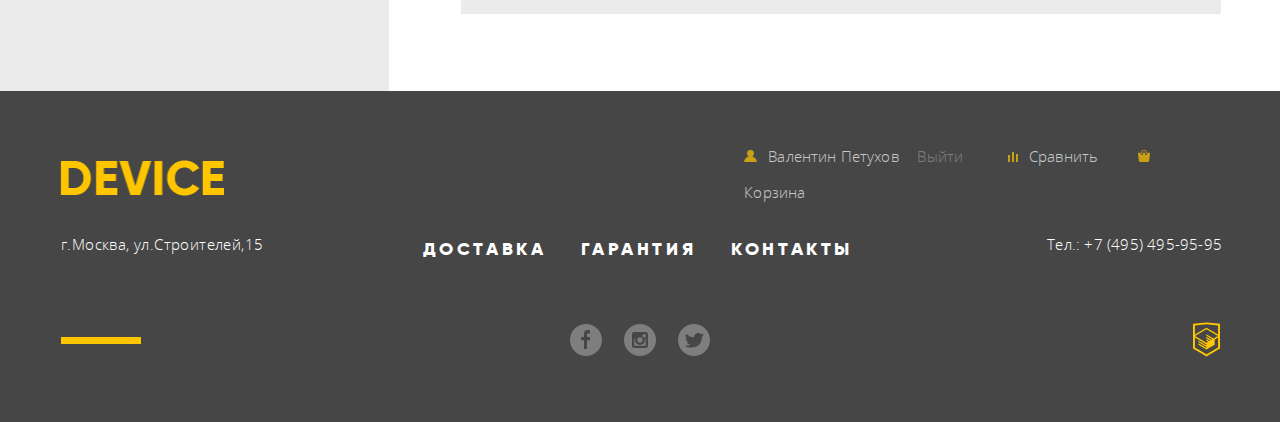
==== commit ab76cae3: "подготовка к продакшену 2.0, надеюсь предпоследняя" ====
--- a/catalog.html
+++ b/catalog.html
@@ -1,36 +1,36 @@
 <!DOCTYPE html>
 <html lang="ru">
 <head>
-    <meta charset="utf-8">
-    <link href="css/normalize.css" rel="stylesheet" type="text/css">
-    <link href="css/style.css" rel="stylesheet" type="text/css">
-    <title>catalog</title>
+	<meta charset="utf-8">
+	<link href="css/normalize.css" rel="stylesheet" type="text/css">
+	<link href="css/style.css" rel="stylesheet" type="text/css">
+	<title>catalog</title>
 </head>
 <body class="catalog">
-    <header class="main-header">
-        <div class="logo">
-            <a href="index.html"><img alt="" height="36" src="img/logo.png" width="164"></a>
-        </div>
-        <div class="wrapper-header">
-            <h1 class="visually-hidden">Device</h1>
-            <div class="user-menu">
-                <form action="https://echo.htmlacademy.ru" class="user-menu-search" method="post">
-                  <img class="img-search" height="16" src="img/search.svg" width="16"> <input class="search-site" name=
-                    "search-site" placeholder="Поиск по сайту" type="search"> <button class="search-btn button"
-                    type="submit">Найти</button>
-                </form>
-                <div class="user-menu-block">
-                    <a class="user-menu-item compare-btn" href="profile.html"><img height="12" src="img/user.svg"
-                    width="13">Валентин Петухов</a> <a class="user-menu-item log-out-btn" href="#">Выйти</a>
-                </div><a class="user-menu-item compare-btn" href="#"><img height="10" src="img/compare.svg"
-                width="10">Сравнить</a> <a class="user-menu-item basket-btn" href="#"><img height="12" src=
-                "img/cart.svg" width="12">Корзина</a>
-            </div>
-            <nav class="main-nav">
-                <ul class="nav-list">
-                    <li class="nav-item-link">
-                        <a class="nav-button" href="#">Каталог товаров<img src="img/plus.svg"></a>
-                        <div class="subnav-wrap">
+	<header class="main-header">
+		<div class="logo">
+			<a href="index.html"><img alt="" height="36" src="img/logo.png" width="164"></a>
+		</div>
+		<div class="wrapper-header">
+			<h1 class="visually-hidden">Device</h1>
+			<div class="user-menu">
+				<form action="https://echo.htmlacademy.ru" class="user-menu-search" method="post">
+				  <img class="img-search" height="16" src="img/search.svg" width="16"> <input class="search-site" name=
+					"search-site" placeholder="Поиск по сайту" type="search"> <button class="search-btn button"
+					type="submit">Найти</button>
+				</form>
+				<div class="user-menu-block">
+					<a class="user-menu-item compare-btn" href="profile.html"><img height="12" src="img/user.svg"
+					width="13">Валентин Петухов</a> <a class="user-menu-item log-out-btn" href="#">Выйти</a>
+				</div><a class="user-menu-item compare-btn" href="#"><img height="10" src="img/compare.svg"
+				width="10">Сравнить</a> <a class="user-menu-item basket-btn" href="#"><img height="12" src=
+				"img/cart.svg" width="12">Корзина</a>
+			</div>
+			<nav class="main-nav">
+				<ul class="nav-list">
+					<li class="nav-item-link">
+						<a class="nav-button" href="#">Каталог товаров<img src="img/plus.svg"></a>
+						<div class="subnav-wrap">
 							<ul class="subnav-list">
 								<li class="subnav-item">
 									<a class="subnav-link" href="#">Виртуальная реальность</a>
@@ -52,190 +52,190 @@
 								</li>
 							</ul>
 						</div>
-                    </li>
-                    <li class="nav-item-link">
-                        <a class="nav-link" href="#">Доставка</a>
-                    </li>
-                    <li class="nav-item-link">
-                        <a class="nav-link" href="#">Гарантия</a>
-                    </li>
-                    <li class="nav-item-link">
-                        <a class="nav-link" href="#">Контакты</a>
-                    </li>
-                </ul>
-            </nav>
-        </div>
-    </header>
-    <main>
-        <div class="container-catalog">
-            <div class="wrapper-title">
-                <h1 class="page-title">Моноподы для селфи</h1>
-                <ul class="breadcrumbs">
-                    <li>
-                        <a href="index.html">Главная</a>
-                    </li>
-                    <li>
-                        <a href="catalog.html">Каталог товаров</a>
-                    </li>
-                    <li class="breadcrumbs-current">Моноподы для селфи</li>
-                </ul>
-            </div>
-        </div><!-- отсечка для удобства -->
-        <div class="sorting-row">
-            <div class="container-catalog">
-                    <div class="aside-col">
-                        <p class="filter-block">Фильтр:</p>
-                    </div>
-                    <div class="wrapper-sorts">
-                        <p class="filter-block">Сортировка:</p>
-                        <ul class="subject-sort">
-                            <li class="subject-sort-item">
-                                <a class="active" href="#">По цене</a>
-                            </li>
-                            <li class="subject-sort-item">
-                                <a href="#">По типу</a>
-                            </li>
-                            <li class="subject-sort-item">
-                                <a href="#">По популярности</a>
-                            </li>
-                        </ul>
-                        <ul class="direction-sort">
-                            <li class="direction-sort-item">
-                                <a href="#"><img src="img/icon-up-dir.svg"></a>
-                            </li>
-                            <li class="direction-sort-item">
-                                <a class="active" href="#"><img src="img/icon-down-dir.svg"></a>
-                            </li>
-                        </ul>
-                    </div>
-            </div>
-        </div>
-        <div class="catalog-row">
-            <div class="container-catalog">
-                
-                    <div class="aside-col">
-                        <form action="https://echo.htmlacademy.ru" class="filter-form" method="get">
-                            <fieldset class="filter-item">
-                                <legend>Стоимость</legend> <label for="filter-range"></label> <input aria-label=
-                                "Диапазон цен" class="filter-range visually-hidden" id="filter-range" max="9000" min="0"
-                                name="filter-range" type="range">
-                            </fieldset>
-                            <fieldset class="filter-item">
-                        	 <div class="range-controls">
-							     <div class="scale">
-							       <div class="bar"></div>
-							     </div>
-							     <div class="range-toggle range-toggle-min"><span class="range-coast-min">от 0</span></div>
-							     <div class="range-toggle range-toggle-max"><span class="range-coast-max">до 5000</span></div>
-						     </div>
-                            </fieldset>
-                            <fieldset class="filter-item">
-                                <legend>Цвет</legend>
-                                <ul class="filter-list">
-                                    <li class="filter-option"><input checked class="checkbox-filter visually-hidden" id=
-                                    "color-black" name="filter-black" type="checkbox"> <label class="check-filter" for=
-                                    "color-black">Черный</label></li>
-                                    <li class="filter-option"><input class="checkbox-filter visually-hidden" id="color-white"
-                                    name="filter-white" type="checkbox"> <label class="check-filter" for="color-white">Белый</label></li>
-                                    <li class="filter-option"><input checked class="checkbox-filter visually-hidden" id=
-                                    "color-blue" name="filter-blue" type="checkbox"> <label class="check-filter" for=
-                                    "color-blue">Синий</label></li>
-                                    <li class="filter-option"><input checked class="checkbox-filter visually-hidden" id=
-                                    "color-red" name="filter-red" type="checkbox"> <label class="check-filter" for="color-red">Красный</label></li>
-                                    <li class="filter-option"><input class="checkbox-filter visually-hidden" id="color-pink"
-                                    name="filter-pink" type="checkbox"> <label class="check-filter" for="color-pink">Розовый</label></li>
-                                </ul>
-                            </fieldset>
-                            <fieldset class="filter-item">
-                                <legend>Bluetooth</legend>
-                                <ul class="filter-list">
-                                    <li class="filter-option"><input checked class="radio-input visually-hidden" id=
-                                    "bluetooth" name="Bluetooth" type="radio" value="bluetooth-y"> <label class="radio-filter" for=
-                                    "bluetooth">Есть</label></li>
-                                    <li class="filter-option"><input class="radio-input visually-hidden" id="bluetooth-n"
-                                    name="Bluetooth" type="radio" value="bluetooth-n"> <label class="radio-filter" for=
-                                    "bluetooth-n">Нет</label></li>
-                                </ul>
-                            </fieldset><button aria-label="Показать" class="button btn" type="submit"><span class="btn-decor">Показать</span></button>
-                        </form>
-                    </div>
-                    <div class="main-col">
-                        <h2 class="visually-hidden">Каталог товаров</h2>
-                        <ul class="catalog-list">
-                            <li class="catalog-item">
-                                <a class="catalog-item-img" href="catalog-item.html"><img alt=
-                                "Любительская селфи-палка с телефоном" height="380" src="img/item-1.jpg" width="360"></a>
-                                <div class="catalog-item-inner">
-                                    <h3><a href="catalog-item.html">Любительская селфи-палка</a></h3><span>500 руб.</span>
-                                </div>
-                                <div class="actions">
-                                    <a class="catalog-item-order btn" href="#"><span class="btn-decor">В корзину</span></span></a> <a class="catalog-item-compare"
-                                    href="#">Добавить к сравнению</a>
-                                </div>
-                            </li>
-                            <li class="catalog-item">
-                                <a class="catalog-item-img" href="catalog-item.html"><img alt=
-                                "Проффесиональная селфи-палка с кнопкой" height="380" src="img/item-2.jpg" width="360"></a>
-                                <div class="catalog-item-inner">
-                                    <h3><a href="catalog-item.html">Профессиональная селфи-палка</a></h3><span>1500 руб.</span>
-                                </div>
-                                <div class="actions">
-                                    <a class="catalog-item-order btn" href="#"><span class="btn-decor">В корзину</span></a> <a class="catalog-item-compare"
-                                    href="#">Добавить к сравнению</a>
-                                </div>
-                            </li>
-                            <li class="catalog-item">
-                                <a class="catalog-item-img" href="catalog-item.html"><img alt=
-                                "Защищенная от воды селфи-палка" height="380" src="img/item-3.jpg" width="360"></a>
-                                <div class="catalog-item-inner">
-                                    <h3><a href="catalog-item.html">Непотопляемая селфи-палка</a></h3><span>2500 руб.</span>
-                                </div>
-                                <div class="actions">
-                                    <a class="catalog-item-order btn" href="#"><span class="btn-decor">В корзину</span></a> <a class="catalog-item-compare"
-                                    href="#">Добавить к сравнению</a>
-                                </div>
-                            </li>
-                            <li class="catalog-item">
-                                <div class="label-new">
-                                    <span>New</span>
-                                </div>
-                                <a class="catalog-item-img" href="catalog-item.html"><img alt=
-                                "Селфи-палка 'Следуй за мной' с фальш-рукой" height="380" src="img/item-4.jpg" width=
-                                "360"></a>
-                                <div class="catalog-item-inner">
-                                    <h3><a href="catalog-item.html">Селфи-палка «Следуй за мной»</a></h3><span>4900 руб.</span>
-                                </div>
-                                <div class="actions">
-                                    <a class="catalog-item-order btn" href="#"><span class="btn-decor">В корзину</span></a> <a class="catalog-item-compare"
-                                    href="#">Добавить к сравнению</a>
-                                </div>
-                            </li>
-                        </ul>
-                        <div class="wrapper-paginator">
-                            <div class="paginator-box">
-                                <div class="button-forward">
-                                    <a href="#">Назад</a> <!-- мы же не переходим на другую страницу, поэтому баттоны -->
-                                </div>
-                                <ul class="paginator-list">
-                                    <li class="paginator-item pagination-item-current">1</li>
-                                    <li class="paginator-item">
-                                        <a href="#">2</a>
-                                    </li>
-                                    <li class="paginator-item">
-                                        <a href="#">3</a>
-                                    </li>
-                                </ul>
-                                <div class="button-back">
-                                    <a href="#">Вперед</a>
-                                </div>
-                            </div>
-                        </div>
-                    </div>
-                
-            </div>
-        </div>
-    </main>
-    <footer class="wrapper-footer catalog-footer">
+					</li>
+					<li class="nav-item-link">
+						<a class="nav-link" href="#">Доставка</a>
+					</li>
+					<li class="nav-item-link">
+						<a class="nav-link" href="#">Гарантия</a>
+					</li>
+					<li class="nav-item-link">
+						<a class="nav-link" href="#">Контакты</a>
+					</li>
+				</ul>
+			</nav>
+		</div>
+	</header>
+	<main>
+		<div class="container-catalog">
+			<div class="wrapper-title">
+				<h1 class="page-title">Моноподы для селфи</h1>
+				<ul class="breadcrumbs">
+					<li>
+						<a href="index.html">Главная</a>
+					</li>
+					<li>
+						<a href="catalog.html">Каталог товаров</a>
+					</li>
+					<li class="breadcrumbs-current">Моноподы для селфи</li>
+				</ul>
+			</div>
+		</div><!-- отсечка для удобства -->
+		<div class="sorting-row">
+			<div class="container-catalog">
+					<div class="aside-col">
+						<p class="filter-block">Фильтр:</p>
+					</div>
+					<div class="wrapper-sorts">
+						<p class="filter-block">Сортировка:</p>
+						<ul class="subject-sort">
+							<li class="subject-sort-item">
+								<a class="active" href="#">По цене</a>
+							</li>
+							<li class="subject-sort-item">
+								<a href="#">По типу</a>
+							</li>
+							<li class="subject-sort-item">
+								<a href="#">По популярности</a>
+							</li>
+						</ul>
+						<ul class="direction-sort">
+							<li class="direction-sort-item">
+								<a href="#"><img src="img/icon-up-dir.svg"></a>
+							</li>
+							<li class="direction-sort-item">
+								<a class="active" href="#"><img src="img/icon-down-dir.svg"></a>
+							</li>
+						</ul>
+					</div>
+			</div>
+		</div>
+		<div class="catalog-row">
+			<div class="container-catalog">
+				
+					<div class="aside-col">
+						<form action="https://echo.htmlacademy.ru" class="filter-form" method="get">
+							<fieldset class="filter-item">
+								<legend>Стоимость</legend> <label for="filter-range"></label> <input aria-label=
+								"Диапазон цен" class="filter-range visually-hidden" id="filter-range" max="9000" min="0"
+								name="filter-range" type="range">
+							</fieldset>
+							<fieldset class="filter-item">
+							 <div class="range-controls">
+								 <div class="scale">
+								   <div class="bar"></div>
+								 </div>
+								 <div class="range-toggle range-toggle-min"><span class="range-coast-min">от 0</span></div>
+								 <div class="range-toggle range-toggle-max"><span class="range-coast-max">до 5000</span></div>
+							 </div>
+							</fieldset>
+							<fieldset class="filter-item">
+								<legend>Цвет</legend>
+								<ul class="filter-list">
+									<li class="filter-option"><input checked class="checkbox-filter visually-hidden" id=
+									"color-black" name="filter-black" type="checkbox"> <label class="check-filter" for=
+									"color-black">Черный</label></li>
+									<li class="filter-option"><input class="checkbox-filter visually-hidden" id="color-white"
+									name="filter-white" type="checkbox"> <label class="check-filter" for="color-white">Белый</label></li>
+									<li class="filter-option"><input checked class="checkbox-filter visually-hidden" id=
+									"color-blue" name="filter-blue" type="checkbox"> <label class="check-filter" for=
+									"color-blue">Синий</label></li>
+									<li class="filter-option"><input checked class="checkbox-filter visually-hidden" id=
+									"color-red" name="filter-red" type="checkbox"> <label class="check-filter" for="color-red">Красный</label></li>
+									<li class="filter-option"><input class="checkbox-filter visually-hidden" id="color-pink"
+									name="filter-pink" type="checkbox"> <label class="check-filter" for="color-pink">Розовый</label></li>
+								</ul>
+							</fieldset>
+							<fieldset class="filter-item">
+								<legend>Bluetooth</legend>
+								<ul class="filter-list">
+									<li class="filter-option"><input checked class="radio-input visually-hidden" id=
+									"bluetooth" name="Bluetooth" type="radio" value="bluetooth-y"> <label class="radio-filter" for=
+									"bluetooth">Есть</label></li>
+									<li class="filter-option"><input class="radio-input visually-hidden" id="bluetooth-n"
+									name="Bluetooth" type="radio" value="bluetooth-n"> <label class="radio-filter" for=
+									"bluetooth-n">Нет</label></li>
+								</ul>
+							</fieldset><button aria-label="Показать" class="button btn" type="submit"><span class="btn-decor">Показать</span></button>
+						</form>
+					</div>
+					<div class="main-col">
+						<h2 class="visually-hidden">Каталог товаров</h2>
+						<ul class="catalog-list">
+							<li class="catalog-item">
+								<a class="catalog-item-img" href="catalog-item.html"><img alt=
+								"Любительская селфи-палка с телефоном" height="380" src="img/item-1.jpg" width="360"></a>
+								<div class="catalog-item-inner">
+									<h3><a href="catalog-item.html">Любительская селфи-палка</a></h3><span>500 руб.</span>
+								</div>
+								<div class="actions">
+									<a class="catalog-item-order btn" href="#"><span class="btn-decor">В корзину</span></span></a> <a class="catalog-item-compare"
+									href="#">Добавить к сравнению</a>
+								</div>
+							</li>
+							<li class="catalog-item">
+								<a class="catalog-item-img" href="catalog-item.html"><img alt=
+								"Проффесиональная селфи-палка с кнопкой" height="380" src="img/item-2.jpg" width="360"></a>
+								<div class="catalog-item-inner">
+									<h3><a href="catalog-item.html">Профессиональная селфи-палка</a></h3><span>1500 руб.</span>
+								</div>
+								<div class="actions">
+									<a class="catalog-item-order btn" href="#"><span class="btn-decor">В корзину</span></a> <a class="catalog-item-compare"
+									href="#">Добавить к сравнению</a>
+								</div>
+							</li>
+							<li class="catalog-item">
+								<a class="catalog-item-img" href="catalog-item.html"><img alt=
+								"Защищенная от воды селфи-палка" height="380" src="img/item-3.jpg" width="360"></a>
+								<div class="catalog-item-inner">
+									<h3><a href="catalog-item.html">Непотопляемая селфи-палка</a></h3><span>2500 руб.</span>
+								</div>
+								<div class="actions">
+									<a class="catalog-item-order btn" href="#"><span class="btn-decor">В корзину</span></a> <a class="catalog-item-compare"
+									href="#">Добавить к сравнению</a>
+								</div>
+							</li>
+							<li class="catalog-item">
+								<div class="label-new">
+									<span>New</span>
+								</div>
+								<a class="catalog-item-img" href="catalog-item.html"><img alt=
+								"Селфи-палка 'Следуй за мной' с фальш-рукой" height="380" src="img/item-4.jpg" width=
+								"360"></a>
+								<div class="catalog-item-inner">
+									<h3><a href="catalog-item.html">Селфи-палка «Следуй за мной»</a></h3><span>4900 руб.</span>
+								</div>
+								<div class="actions">
+									<a class="catalog-item-order btn" href="#"><span class="btn-decor">В корзину</span></a> <a class="catalog-item-compare"
+									href="#">Добавить к сравнению</a>
+								</div>
+							</li>
+						</ul>
+						<div class="wrapper-paginator">
+							<div class="paginator-box">
+								<div class="button-forward">
+									<a href="#">Назад</a> <!-- мы же не переходим на другую страницу, поэтому баттоны -->
+								</div>
+								<ul class="paginator-list">
+									<li class="paginator-item pagination-item-current">1</li>
+									<li class="paginator-item">
+										<a href="#">2</a>
+									</li>
+									<li class="paginator-item">
+										<a href="#">3</a>
+									</li>
+								</ul>
+								<div class="button-back">
+									<a href="#">Вперед</a>
+								</div>
+							</div>
+						</div>
+					</div>
+				
+			</div>
+		</div>
+	</main>
+	<footer class="wrapper-footer catalog-footer">
 		<div class="container">
 			<div class="footer-row">
 				<a href="index.html" class="logo-footer">
@@ -244,7 +244,7 @@
 				<h2 class="visually-hidden">Device</h2>
 				<div class="user-menu-footer .catalog-footer">
 					<a class="user-menu-item log-name" href="profile.html"><svg xmlns="http://www.w3.org/2000/svg" width="13" height="12" viewBox="0 0 13 12"><path fill="#ffc600" d="M.032 12h12.937c-.163-2.643-2.074-4.837-4.671-5.543a3.47 3.47 0 0 0 1.687-2.972 3.485 3.485 0 0 0-6.97 0c0 1.264.68 2.361 1.688 2.972C2.106 7.163.194 9.357.032 12z"/></svg>Валентин Петухов</a> <a class="user-menu-item log-out-btn" href=
-                        "profile.html">Выйти</a>
+						"profile.html">Выйти</a>
 					<a class="user-menu-item catalog-compare-btn" href="#"><svg xmlns="http://www.w3.org/2000/svg" width="10" height="10" viewBox="0 0 10 10"><path fill="#ffc600" d="M8 2h1.984v8H8zM0 3h1.984v7H0zM4 0h2v10H4z"/></svg>Сравнить</a>
 					<a class="user-menu-item basket-btn" href="#"><svg xmlns="http://www.w3.org/2000/svg" width="12" height="12" viewBox="0 0 12 12"><path fill="#ffc600" d="M11.864 3.017a.429.429 0 0 0-.327-.154H9.225V4.09c0 .563-.484 1.022-1.08 1.022-.594 0-1.078-.458-1.078-1.022V2.863H4.909V4.09c0 .563-.485 1.022-1.08 1.022-.595 0-1.078-.458-1.078-1.022V2.863H.438a.43.43 0 0 0-.327.154.472.472 0 0 0-.108.358l.776 7.134c.015.806.642 1.455 1.411 1.455h7.595c.77 0 1.396-.649 1.411-1.455l.776-7.134a.476.476 0 0 0-.108-.358z"/><path fill="#ffc600" d="M3.829 4.499c.239 0 .433-.184.433-.409V1.84c0-.632.672-1.022 1.295-1.022h1.079c.655 0 1.078.401 1.078 1.022v2.25c0 .225.194.409.431.409.239 0 .433-.184.433-.409V1.84C8.577.773 7.761 0 6.636 0H5.557c-1.19 0-2.159.826-2.159 1.84v2.25c0 .225.194.409.431.409z"/></svg>Корзина</a>
 				</div>
--- a/css/style.css
+++ b/css/style.css
@@ -36,11 +36,11 @@
 	color: #000000;
 }
 .visually-hidden {
-  position: absolute;
-  clip: rect(0 0 0 0);
-  width: 1px;
-  height: 1px;
-  margin: -1px;
+	position: absolute;
+	clip: rect(0 0 0 0);
+	width: 1px;
+	height: 1px;
+	margin: -1px;
 }
 /* общие элементы */
 .nav-list,
@@ -73,11 +73,13 @@
 	position: absolute;
 	top: 8px;
 	left: 1px;
-	width: 98%;
+	
 	height: 8px;
+	right: 5px;
 	background-color: #f0c52e;
 }
-.btn:hover::before {
+.btn:hover::before,
+.btn:focus::before {
 	height: 40px;
 	top: -9px
 }
@@ -86,7 +88,7 @@
 }
 .btn-decor {
 	position: relative;
-	z-index: 3
+	z-index: 3;
 }
 .btn {
 	text-transform: uppercase;
@@ -104,7 +106,7 @@
 	border: none;
 	border-radius: 0;
 }
-																/* начинаю разметку	хедераааааа */
+																/* начинаю разметку хедераааааа */
 .logo img:hover {
 	opacity: 0.6
 }
@@ -129,9 +131,15 @@
 }
 .wrapper-header {
 	background-color: #f8e296;
-	display: flex;
-	flex-wrap: wrap;
-	flex-direction: column;
+	display: -webkit-box;
+	display: -ms-flexbox;
+	display: flex;
+	-ms-flex-wrap: wrap;
+		flex-wrap: wrap;
+	-webkit-box-orient: vertical;
+	-webkit-box-direction: normal;
+		-ms-flex-direction: column;
+			flex-direction: column;
 	padding-bottom: 60px;
 }
 .catalog .wrapper-header {
@@ -145,10 +153,17 @@
 	
 }
 .user-menu {
-	display: flex;
-	justify-content: space-between;
-	align-items: center;
-	flex-wrap: wrap;
+	display: -webkit-box;
+	display: -ms-flexbox;
+	display: flex;
+	-webkit-box-pack: justify;
+		-ms-flex-pack: justify;
+			justify-content: space-between;
+	-webkit-box-align: center;
+		-ms-flex-align: center;
+			align-items: center;
+	-ms-flex-wrap: wrap;
+		flex-wrap: wrap;
 	position: relative;
 	margin-left: 60px;
 	padding-right: 60px;
@@ -160,7 +175,9 @@
 	padding-right: 60px;
 }
 .user-menu-search {
-	flex: none;
+	-webkit-box-flex: 0;
+		-ms-flex: none;
+			flex: none;
 	width: 496px;
 	margin-right: 58px;
 }
@@ -205,10 +222,14 @@
 	margin-left: 0;
 }
 .nav-list {
+	display: -webkit-box;
+	display: -ms-flexbox;
 	display: flex;
 }
 .nav-item-link:first-child {
-	flex: none;
+	-webkit-box-flex: 0;
+		-ms-flex: none;
+			flex: none;
 	width: 500px;
 	margin-right: 40px;
 }
@@ -275,18 +296,22 @@
 	border: 2px solid black;
 	opacity: 1
 }
-.user-menu-item:hover {
+.user-menu-item:hover,
+.user-menu-item:focus {
 	opacity: 0.6
 }
 .user-menu-item:active {
 	opacity: 0.3
 }
 .user-menu-search {
-	display: flex;
-}
-
-
-form .search-btn:hover {
+	display: -webkit-box;
+	display: -ms-flexbox;
+	display: flex;
+}
+
+
+form .search-btn:hover,
+form .search-btn:focus {
 	color: rgba(255, 255, 255, 1);
 	background-color: #000000;
 }
@@ -300,32 +325,37 @@
 }
 /* блок сетки промо */
 .list {
-  display: flex;
-  flex-wrap: wrap;
-  margin: 0;
-  padding: 0;
-  list-style: none;
-  counter-reset: li;
+	display: -webkit-box;
+	display: -ms-flexbox;
+	display: flex;
+	-ms-flex-wrap: wrap;
+		flex-wrap: wrap;
+	margin: 0;
+	padding: 0;
+	list-style: none;
+	counter-reset: li;
 }
 .list li {
-  position: relative;
-  margin: 10px;
-  width: 100px;
-  height: 50px;
-  background-color: yellow;
+	position: relative;
+	margin: 10px;
+	width: 100px;
+	height: 50px;
+	background-color: yellow;
 }
 .list li::before {
-  position: absolute;
-  top: 0;
-  right: 0;
-  content: counter(li);
-  counter-increment: li;
-  font-size: 30px;
-  line-height: 40px;
-  color: #000;
+	position: absolute;
+	top: 0;
+	right: 0;
+	content: counter(li);
+	counter-increment: li;
+	font-size: 30px;
+	line-height: 40px;
+	color: #000;
 }
 .promo-slider-wrapper {
 	position: relative;
+	background-image: -webkit-linear-gradient(#f8e296 99px, transparent 60px);
+	background-image: -o-linear-gradient(#f8e296 99px, transparent 60px);
 	background-image: linear-gradient(#f8e296 99px, transparent 60px);
 }
 .image-slide-wrap {
@@ -340,7 +370,8 @@
 	margin-left: 15px
 }
 .promo-slide {
-	box-sizing: border-box;
+	-webkit-box-sizing: border-box;
+			box-sizing: border-box;
 	width: 100%;
 	height: 490px;
 	display: none;
@@ -354,78 +385,92 @@
 position: absolute;
 right: 23px;
 bottom: 148px;
-  display: flex;
-  justify-content: center;
+	display: -webkit-box;
+	display: -ms-flexbox;
+	display: flex;
+	-webkit-box-pack: center;
+		-ms-flex-pack: center;
+			justify-content: center;
 }
 .control {
 	position: absolute;
 	opacity: 0;
-}	
+}   
 .slider-controls {
 	position: absolute;
-  right: -40px;
-  bottom: 168px;
-  z-index: 100;
-  width: 160px;
-  height: 18px;
-
-  text-align: center;
-  font-size: 0;
-  right: 40px;
+	right: -40px;
+	bottom: 168px;
+	z-index: 100;
+	width: 160px;
+	height: 18px;
+
+	text-align: center;
+	font-size: 0;
+	right: 40px;
 }
 .control-label {
-  position: relative;
-  margin-left: -1px;
-  display: inline-block;
-  text-align: center;
-  width: 18px;
-  height: 18px;
-  padding: 8px;
-  
-  border-radius: 50%;
-  cursor: pointer;
+	position: relative;
+	margin-left: -1px;
+	display: inline-block;
+	text-align: center;
+	width: 18px;
+	height: 18px;
+	padding: 8px;
+	
+	border-radius: 50%;
+	cursor: pointer;
 }
 .control-label::after {
-  content: "";
-  
-  position: absolute;
-  left: 50%;
-  bottom: 50%;
-  transform: translate(-50%, 50%);
-  z-index: 1;
-  
-  width: 10px;
-  height: 10px;
-  
-  border:1px solid black;
-  
-  border-radius: 50%;
+	content: "";
+	
+	position: absolute;
+	left: 50%;
+	bottom: 50%;
+	-webkit-transform: translate(-50%, 50%);
+		-ms-transform: translate(-50%, 50%);
+			transform: translate(-50%, 50%);
+	z-index: 1;
+	
+	width: 10px;
+	height: 10px;
+	
+	border:1px solid black;
+	
+	border-radius: 50%;
 }
 #product-1:checked ~ .promo-slides .promo-slide:nth-child(1) {
-  display: flex;
+	display: -webkit-box;
+	display: -ms-flexbox;
+	display: flex;
 }
 
 #product-2:checked ~ .promo-slides .promo-slide:nth-child(2) {
-  display: flex;
+	display: -webkit-box;
+	display: -ms-flexbox;
+	display: flex;
 }
 
 #product-3:checked ~ .promo-slides .promo-slide:nth-child(3) {
-  display: flex;
+	display: -webkit-box;
+	display: -ms-flexbox;
+	display: flex;
 }
 #product-1:checked ~ .slider-controls .slider-controls-item--1::before,
 #product-2:checked ~ .slider-controls .slider-controls-item--2::before,
 #product-3:checked ~ .slider-controls .slider-controls-item--3::before {
-  content: "";
-  position: absolute;
-  left: 50%;
-  top: 50%;
-  z-index: 2;
-  width: 3px;
-  height: 3px;
-  transform: translate(-50%, -50%);
-  background-color: inherit;
-  border: 1px solid black;
-  border-radius: 50%;
+	content: "";
+	position: absolute;
+	left: 50%;
+	top: 50%;
+	z-index: 2;
+	width: 3px;
+	height: 3px;
+	-webkit-transform: translate(-50%, -50%);
+		-ms-transform: translate(-50%, -50%);
+			transform: translate(-50%, -50%);
+	background-color: inherit;
+	border: 1px solid black;
+	border-radius: 50%;
 }
 .promo-slide img {
 	position: relative;
@@ -436,9 +481,15 @@
 }
 .wrapper-promo {
 	width: 500px;
-	display: flex;
-	flex-direction: column;
-	align-self: flex-start;
+	display: -webkit-box;
+	display: -ms-flexbox;
+	display: flex;
+	-webkit-box-orient: vertical;
+	-webkit-box-direction: normal;
+		-ms-flex-direction: column;
+			flex-direction: column;
+	-ms-flex-item-align: start;
+		align-items: flex-start;
 	
 }
 
@@ -462,9 +513,14 @@
 	position: relative;
 	bottom: 34px;
 	left: 59px;
-	display: flex;
-	flex-wrap: wrap;
-	align-items: center;
+	display: -webkit-box;
+	display: -ms-flexbox;
+	display: flex;
+	-ms-flex-wrap: wrap;
+		flex-wrap: wrap;
+	-webkit-box-align: center;
+		-ms-flex-align: center;
+			align-items: center;
 	width: 680px;
 	margin-top: 19px;
 	text-transform: none;
@@ -478,16 +534,13 @@
 }
 .subnav-list li:nth-child(2),
 .subnav-list li:nth-child(5) {
-	box-sizing: border-box;
+	-webkit-box-sizing: border-box;
+			box-sizing: border-box;
 	padding-left: 19px
 }
 .subnav-list li:nth-child(5) {
 	width: 420px
 }
-/*	position: absolute;
-	width: 1160px;
-	left: 181px;*/
-
 .subnav-wrap {
 	opacity: 0;
 	position: absolute;
@@ -502,21 +555,6 @@
 .subnav-wrap:focus-within {
 	opacity: 1
 }
-/*
-.subnav-wrap::before:hover ~ .subnav-wrap {
-	opacity: 1
-}
-.nav-item-link .nav-button:hover + .subnav-wrap,
-.nav-item-link li:hover + .subnav-wrap {
-	opacity: 1
-}
-.nav-item-link .nav-button:focus + .subnav-wrap {
-	opacity: 1
-}
-.subnav-list:hover {
-
-}
-*/
 .nav-button:hover + .subnav-wrap,
 .nav-button:focus + .subnav-wrap {
 	opacity: 1
@@ -588,7 +626,8 @@
 	color: #000000;
 	letter-spacing: 0.15px;
 }
-.nav-item-link a:hover {
+.nav-item-link a:hover,
+.nav-item-link a:focus {
 	color: rgba(0, 0, 0, 0.6);
 }
 .nav-item-link a:active {
@@ -599,7 +638,7 @@
 }
 													/*владения хедера на этом моменте заканчиваются*/
 																		/*начинается мейн контйнер*/
-																												/*промо-слайд*/	
+																												/*промо-слайд*/ 
 	
 
 .promo-lead {
@@ -622,9 +661,6 @@
 .wrapper-promo .info-table {
 	border-spacing: 0px
 
-}
-.info-table tr {
-	width: 
 }
 
 .info-table th {
@@ -668,8 +704,12 @@
 	margin-bottom: 152px
 }
 .product-items-section {
-	display: flex;
-	justify-content: space-between;
+	display: -webkit-box;
+	display: -ms-flexbox;
+	display: flex;
+	-webkit-box-pack: justify;
+		-ms-flex-pack: justify;
+			justify-content: space-between;
 }
 .product-item {
 	width: 160px
@@ -687,6 +727,8 @@
 	margin: auto;
 }
 .product-icon-wrapper {
+	display: -webkit-box;
+	display: -ms-flexbox;
 	display: flex;
 	width: 160px;
 	height: 160px;
@@ -721,7 +763,8 @@
 	position: relative;
 	top: 4px
 }
-.product-item:hover .product-icon-wrapper { 
+.product-item:hover .product-icon-wrapper,
+a:focus .product-icon-wrapper { 
 	background-color: rgba(240, 197, 46, 1);
 }
 .product-item:active img,
@@ -730,7 +773,14 @@
 }
 																													/*сервис*/
 /*интерактив сервиса*/
-.service-list-btn span:active  {
+.active {
+	display: block;
+}
+.service-list button {
+	cursor: pointer;
+}
+.service-list-btn:active span,
+.service-list-btn.active span  {
 	display: block;
 	background-color: black;
 	color: #f7e184;
@@ -763,7 +813,9 @@
 /* стоп интерактив*/
 .service-list {
 	width: 170px;
-	flex:none;
+	-webkit-box-flex:0;
+		-ms-flex:none;
+			flex:none;
 	margin: 0;
 	position: relative;
 	margin-right: 232px
@@ -780,11 +832,17 @@
 }
 .service {
 	background-color: #e5e5e5;
+	background-image: -webkit-linear-gradient(#ffffff 27px, transparent 27px);
+	background-image: -o-linear-gradient(#ffffff 27px, transparent 27px);
 	background-image: linear-gradient(#ffffff 27px, transparent 27px);
 	margin-bottom: 95px
 }
 .wrapper-service {
 
+	display: -webkit-box;
+
+	display: -ms-flexbox;
+
 	display: flex;
 	padding-bottom: 106px;
 }
@@ -803,7 +861,7 @@
 	margin-right: 130px
 }
 .text-wrap p {
-	width: 430px
+	width: 435px
 }
 .text-wrap h3 {
 	margin: 0;
@@ -813,6 +871,8 @@
 	display: none;
 }
 .service-slide.active {
+	display: -webkit-box;
+	display: -ms-flexbox;
 	display: flex;
 }
 .service-list-btn {
@@ -835,6 +895,7 @@
 	position: relative;
 	top: 13px;
 	right: 2px;
+	line-height: 0
 }
 .service-slide p {
 	font-family: opensans;
@@ -844,10 +905,14 @@
 	color: #464646;
 	letter-spacing: 0.33px;
 }
-																										/* партнеры пока пусто */
+																										/* партнеры */
 .partners-list {
-	display: flex;
-	justify-content: space-between;
+	display: -webkit-box;
+	display: -ms-flexbox;
+	display: flex;
+	-webkit-box-pack: justify;
+		-ms-flex-pack: justify;
+			justify-content: space-between;
 	margin-bottom: 134px;
 
 }
@@ -856,7 +921,8 @@
 	position: absolute;
 }
 
-.partner-link:hover .hidden-color {
+.partner-link:hover .hidden-color,
+.partner-link:focus .hidden-color {
 	opacity: 1;
 }
 
@@ -879,6 +945,8 @@
 	background-color: #000000
 }
 .wrapper {
+	display: -webkit-box;
+	display: -ms-flexbox;
 	display: flex;
 	margin-bottom:88px;
 }
@@ -995,9 +1063,14 @@
 }
 
 .footer-row {
-	display: flex;
-	align-items: center;
-	align-self: center;
+	display: -webkit-box;
+	display: -ms-flexbox;
+	display: flex;
+	-webkit-box-align: center;
+		-ms-flex-align: center;
+			align-items: center;
+	-ms-flex-item-align: center;
+		align-self: center;
 	margin-top: 0px
 }
 .footer-row:nth-child(2) {
@@ -1019,6 +1092,8 @@
 	padding-left: 1px
 }
 .footer-nav-list {
+	display: -webkit-box;
+	display: -ms-flexbox;
 	display: flex;
 }
 .decor {
@@ -1043,7 +1118,8 @@
 	margin-left: 19px;
 	text-decoration: none;
 }
-.footer-social a:hover {
+.footer-social a:hover,
+.footer-social a:focus {
 	opacity: 0.6
 }
 .footer-social a:active {
@@ -1059,7 +1135,8 @@
 .htmlacademy {
 	margin-left: auto;
 }
-.htmlacademy:hover {
+.htmlacademy:hover,
+.htmlacademy a:focus {
 	opacity: 0.6
 }
 .htmlacademy:active {
@@ -1097,7 +1174,8 @@
 	letter-spacing: 3.6px;
 	text-decoration: none;
 }
-.footer-nav-list a:hover {
+.footer-nav-list a:hover,
+.footer-nav-list a:focus {
 	opacity: 0.6
 }
 .footer-nav-list a:active {
@@ -1114,72 +1192,113 @@
 																							/*кончился футер*/
 																									/*модалки*/
 .popup-map iframe {
-  position: relative;
-  z-index: 2;
-
-  border: none;
+	width: 100%;
+	position: relative;
+	z-index: 2;
+
+	border: none;
 }
 .popup-map p {
-  position: absolute;
-  top: 0;
-  left: 0;
-  z-index: 1;
-
-  margin: 0;
+	position: absolute;
+	top: 0;
+	left: 0;
+	z-index: 1;
+
+	margin: 0;
+}
+@-webkit-keyframes bounce {
+	0% {
+	margin-top: -2000px
+	}
+
+	70% {
+	margin-top: 30px
+	}
+
+	90% {
+	margin-top: -10px
+	}
+
+	100% {
+	 margin-top: 0
+	}
 }
 @keyframes bounce {
-  0% {
-    transform: translateY(-2000px);
-  }
-
-  70% {
-    transform: translateY(30px);
-  }
-
-  90% {
-    transform: translateY(-10px);
-  }
-
-  100% {
-    transform: translateY(0);
-  }
+	0% {
+	margin-top: -2000px
+	}
+
+	70% {
+	margin-top: 30px
+	}
+
+	90% {
+	margin-top: -10px
+	}
+
+	100% {
+	 margin-top: 0
+	}
+}
+@-webkit-keyframes shake {
+	0%,
+	100% {
+	-webkit-transform: translateX(0);
+			transform: translateX(0);
+	}
+
+	10%,
+	30%,
+	50%,
+	70%,
+	90% {
+	-webkit-transform: translateX(-10px);
+			transform: translateX(-10px);
+	}
+
+	20%,
+	40%,
+	60%,
+	80% {
+	-webkit-transform: translateX(10px);
+			transform: translateX(10px);
+	}
 }
 @keyframes shake {
-  0%,
-  100% {
-    transform: translateX(0);
-  }
-
-  10%,
-  30%,
-  50%,
-  70%,
-  90% {
-    transform: translateX(-10px);
-  }
-
-  20%,
-  40%,
-  60%,
-  80% {
-    transform: translateX(10px);
-  }
-}
-.close-map {
-
-}
-.close-form {
-	
+	0%,
+	100% {
+	margin-left: 0
+	}
+
+	10%,
+	30%,
+	50%,
+	70%,
+	90% {
+	 margin-left: 10px
+	}
+
+	20%,
+	40%,
+	60%,
+	80% {
+	margin-left: -10px
+	}
 }
 .popup-map {
+	width: 960px;
+	height: 559px;
 	display: none;
 	position: fixed;
 	left: 50%;
 	top: 50%;
-	transform: translate(-50%,-50%);
+	-webkit-transform: translate(-50%,-50%);
+		-ms-transform: translate(-50%,-50%);
+			transform: translate(-50%,-50%);
 	margin: 0 auto;
 	z-index: 100;
-	box-shadow: 0px 10px 20px 0px rgba(4, 6, 6, 0.2);
+	-webkit-box-shadow: 0px 10px 20px 0px rgba(4, 6, 6, 0.2);
+			box-shadow: 0px 10px 20px 0px rgba(4, 6, 6, 0.2);
 	padding: 0;
 	margin: 0;
 	line-height: 0
@@ -1189,9 +1308,12 @@
 	margin-bottom: 88px;
 	display: block;
 	width: 202px;
-	letter-spacing: 4px
+	letter-spacing: 4px;
+	cursor: pointer;
 }
 .btn-wrapper {
+	display: -webkit-box;
+	display: -ms-flexbox;
 	display: flex;
 	margin-right: 20px;
 	padding-top: 20px
@@ -1204,34 +1326,50 @@
 	position: fixed;
 	left: 50%;
 	top: 50%;
-	transform: translate(-50%,-50%);
+	-webkit-transform: translate(-50%,-50%);
+		-ms-transform: translate(-50%,-50%);
+			transform: translate(-50%,-50%);
 	width: 960px;
 	margin: 0 auto;
-	box-shadow: 0px 10px 20px 0px rgba(4, 6, 6, 0.2);
+	-webkit-box-shadow: 0px 10px 20px 0px rgba(4, 6, 6, 0.2);
+			box-shadow: 0px 10px 20px 0px rgba(4, 6, 6, 0.2);
 	padding-top: 54px;
 	z-index: 100;
 	background-color: #ffffff
 }
 .modal-show {
 	display: block;
-	animation: bounce 0.6s;
+	-webkit-animation: bounce 0.6s;
+			animation: bounce 0.6s;
 }
 .modal-error {
-  animation: shake 0.6s;
+
+	-webkit-animation: shake 0.6s;
+			animation: shake 0.6s;
 }
 .container-modal {
 	margin-left: 100px;
 	margin-right: 100px;
 	padding-top: 40px;
-	box-sizing: border-box;
+	-webkit-box-sizing: border-box;
+			box-sizing: border-box;
 }
 .label-wrap {
-	display: flex;
-	justify-content: space-between;
+	display: -webkit-box;
+	display: -ms-flexbox;
+	display: flex;
+	-webkit-box-pack: justify;
+		-ms-flex-pack: justify;
+			justify-content: space-between;
 }
 .label-wrap-inner {
-	display: flex;
-	flex-direction: column;
+	display: -webkit-box;
+	display: -ms-flexbox;
+	display: flex;
+	-webkit-box-orient: vertical;
+	-webkit-box-direction: normal;
+		-ms-flex-direction: column;
+			flex-direction: column;
 }
 .modal-form label {
 	font-family: gilroy;
@@ -1251,7 +1389,8 @@
 	font-size: 14px;
 	line-height: 18px;
 	color: #464646;
-	box-sizing: border-box;
+	-webkit-box-sizing: border-box;
+			box-sizing: border-box;
 	border: none;
 	background-color: #f2f2f2;
 	
@@ -1283,14 +1422,14 @@
 ::-webkit-input-placeholder { 
 	color: rgba(70, 70, 70, 0.4);
 }
-::-moz-placeholder	{ 
+::-moz-placeholder  { 
 	color: rgba(70, 70, 70, 0.4); 
 
 } /* Firefox 19+ */
-:-moz-placeholder	{ 
+:-moz-placeholder   { 
 	color: rgba(70, 70, 70, 0.4);
 } /* Firefox 18- */
-:-ms-input-placeholder	{ 
+:-ms-input-placeholder  { 
 	color: rgba(70, 70, 70, 0.4);
 }
 
@@ -1298,11 +1437,14 @@
 	position: absolute;
 	right: 22px;
 	top: 22px;
-	width: 55px;
+	width: 57px;
 	height: 56px;
 	background: url(../img/modal-close.svg) no-repeat;
 	border: none;
-	box-shadow: none;
+	-webkit-box-shadow: none;
+			box-shadow: none;
+			 z-index: 100;
+	cursor: pointer;
 }
 .close-map {
 	right: 20px
@@ -1312,15 +1454,21 @@
 .container-catalog {
 	width: 1160px;
 	margin: 0 auto;
+	display: -webkit-box;
+	display: -ms-flexbox;
 	display: flex;
 
 
 }
 
 .catalog-row .container-catalog {
+	display: -webkit-box;
+	display: -ms-flexbox;
 	display: flex;
 }
 .breadcrumbs {
+	display: -webkit-box;
+	display: -ms-flexbox;
 	display: flex;
 }
 .breadcrumbs li {
@@ -1342,9 +1490,7 @@
 	right: -22px
 }
 .wrapper-title {
-	width: 1160;
 	margin: 0 auto;
-	margin-bottom:
 }
 .wrapper-title {
 	margin-left: 60px;
@@ -1369,7 +1515,8 @@
 	text-decoration: none;
 	margin-bottom: 45px
 }
-.breadcrumbs a:hover {
+.breadcrumbs a:hover,
+.breadcrumbs a:focus {
 	color: rgba(0, 0, 0, 0.6)
 }
 .breadcrumbs a:active {
@@ -1377,45 +1524,47 @@
 }
 																									/*фильтры*/
 .range-controls {
-  position: relative;
-
-  margin-bottom: 36px;
+	position: relative;
+
+	margin-bottom: 36px;
 }
 
 .range-controls .scale {
-  height: 2px;
-
-  background: #dbdbdb;
+	height: 2px;
+
+	background: #dbdbdb;
 }
 
 .range-controls .bar {
-  width: 55%;
-  height: 2px;
-
-  background: #91c92f;
+	width: 55%;
+	height: 2px;
+
+	background: #91c92f;
 }
 
 .range-toggle {
-  position: absolute;
-  top: -9px;
-  width: 4px;
-  height: 4px;
-  background: #ababab;
-  border: 8px solid #ffffff;
-  border-radius: 50%;
-  box-shadow: 0 2px 1px 0 rgba(0, 1, 1, 0.2);
-  cursor: pointer;
-}
-
-.range-toggle:hover {
-  width: 5px;
-  height: 5px
+	position: absolute;
+	top: -9px;
+	width: 4px;
+	height: 4px;
+	background: #ababab;
+	border: 8px solid #ffffff;
+	border-radius: 50%;
+	-webkit-box-shadow: 0 2px 1px 0 rgba(0, 1, 1, 0.2);
+			box-shadow: 0 2px 1px 0 rgba(0, 1, 1, 0.2);
+	cursor: pointer;
+}
+
+.range-toggle:hover,
+.range-toggle:focus {
+	width: 5px;
+	height: 5px
 }
 
 .range-toggle-min {
 	position:absolute;
-  left: -1px;
-  top: -10px;
+	left: -1px;
+	top: -10px;
 
 }
 .range-coast-min,
@@ -1441,8 +1590,8 @@
 	top: 12px
 }
 .range-toggle-max {
-  left: 55%;
-  top: -10px;
+	left: 55%;
+	top: -10px;
 }
 .filter-item:nth-child(2) {
 	margin-left: -4px;
@@ -1467,7 +1616,8 @@
 	left: -40px;
 	top:-3px;
 }
-.check-filter:hover::before {
+.check-filter:hover::before,
+.check-filter:focus::before {
 	opacity: 0.6
 }
 .check-filter:active::before {
@@ -1493,7 +1643,8 @@
 	left: -40px;
 	top:-3px;
 }
-.radio-filter:hover::before {
+.radio-filter:hover::before,
+.radio-filter:focus::before {
 	opacity: 0.6
 }
 .radio-filter:active::before {
@@ -1512,19 +1663,27 @@
 	display: inline;
 	width: 100%;
 	letter-spacing: 3.5px;
-	margin-top: 9px
+	margin-top: 9px;
+	cursor: pointer;
 }
 .subject-sort {
-	display: flex;
-	align-items: center;
+	display: -webkit-box;
+	display: -ms-flexbox;
+	display: flex;
+	-webkit-box-align: center;
+		-ms-flex-align: center;
+			align-items: center;
 	margin-left: 50px
 }
 .subject-sort li {
 	margin-right: 29px
 }
 .direction-sort {
-	display: flex;
-	align-self: center;
+	display: -webkit-box;
+	display: -ms-flexbox;
+	display: flex;
+	-ms-flex-item-align: center;
+		align-self: center;
 	margin-left: auto;
 }
 .direction-sort li {
@@ -1532,13 +1691,15 @@
 }
 
 .aside-col {
-  flex: none;
-  width: 23%;
-  margin-left: 60px;
-  padding-top: 8px;
-  padding-bottom: 6px;
-  padding-right: 2px
-  
+	-webkit-box-flex: 0;
+		-ms-flex: none;
+			flex: none;
+	width: 23%;
+	margin-left: 60px;
+	padding-top: 8px;
+	padding-bottom: 6px;
+	padding-right: 2px
+	
 
 }
 .catalog-row .aside-col {
@@ -1560,29 +1721,44 @@
 	background-color: #ebebeb;
 }
 .sorting-row {
-  	background-image: linear-gradient(to right, #dcdcdc 0%, #dcdcdc 50%, #ebebeb 50%, #ebebeb 100%);
-  	
+	background-image: -webkit-gradient(linear, left top, right top, from(#dcdcdc), color-stop(50%, #dcdcdc), color-stop(50%, #ebebeb), to(#ebebeb));
+	background-image: -webkit-linear-gradient(left, #dcdcdc 0%, #dcdcdc 50%, #ebebeb 50%, #ebebeb 100%);
+	background-image: -o-linear-gradient(left, #dcdcdc 0%, #dcdcdc 50%, #ebebeb 50%, #ebebeb 100%);
+	background-image: linear-gradient(to right, #dcdcdc 0%, #dcdcdc 50%, #ebebeb 50%, #ebebeb 100%);
+	
 }
 .catalog-row {
+	background-image: -webkit-gradient(linear, left top, right top, from(#ebebeb), color-stop(50%, #ebebeb), color-stop(50%, transparent), to(transparent));
+	background-image: -webkit-linear-gradient(left, #ebebeb 0%, #ebebeb 50%, transparent 50%, transparent 100%);
+	background-image: -o-linear-gradient(left, #ebebeb 0%, #ebebeb 50%, transparent 50%, transparent 100%);
 	background-image: linear-gradient(to right, #ebebeb 0%, #ebebeb 50%, transparent 50%, transparent 100%);
 
 }
 .main-col{
-  flex: none;
-  width: 67%;
-  padding-left: 72px
+	-webkit-box-flex: 0;
+		-ms-flex: none;
+			flex: none;
+	width: 67%;
+	padding-left: 72px
 }
 .catalog-list {
+	display: -webkit-box;
+	display: -ms-flexbox;
 	display: flex;
 	width: 770px;
-	flex-wrap: wrap;
+	-ms-flex-wrap: wrap;
+		flex-wrap: wrap;
 	margin-top: 68px
 
 }
 .catalog-item-inner {
-	display: flex;
-	justify-content: space-between;
-	margin-top: 23px
+	display: -webkit-box;
+	display: -ms-flexbox;
+	display: flex;
+	-webkit-box-pack: justify;
+		-ms-flex-pack: justify;
+			justify-content: space-between;
+	margin-top: 33px
 }
 .catalog-item-inner h3,
 .catalog-item-inner span {
@@ -1593,22 +1769,24 @@
 .catalog-item-inner span {
 	letter-spacing: 0.5px
 }
-.catalog-list li {
-	margin-right: 40px;
-	margin-bottom: 45px;
-}
+
 .catalog-item .actions {
 	position: absolute;
 	top: 0;
 	left: 0;
-	background-color:rgba(255,255,255,0.9);
-    z-index:10;
+	background-color:rgba(255,255,255,0.7);
+	z-index:10;
 	width: 360px;
 	text-align: center;
-	height: 379px;
+	height: 380px;
 	padding-right: 0;
-	display: flex;
-	flex-direction: column;
+	display: -webkit-box;
+	display: -ms-flexbox;
+	display: flex;
+	-webkit-box-orient: vertical;
+	-webkit-box-direction: normal;
+		-ms-flex-direction: column;
+			flex-direction: column;
 	display: none;
 }
 .actions a:nth-child(1) {
@@ -1633,16 +1811,22 @@
 	margin-top: 50%
 }
 .catalog-item:hover .actions {
+	display: -webkit-box;
+	display: -ms-flexbox;
 	display: flex;
 }
 .catalog-list li:nth-child(even) {
-    margin-right: 0;
+	margin-right: 0;
 }
 .catalog-container {
+	display: -webkit-box;
+	display: -ms-flexbox;
 	display: flex;
 	margin-left: 60px
 }
 .wrapper-sorts {
+	display: -webkit-box;
+	display: -ms-flexbox;
 	display: flex;
 	width: 70%;
 	padding-left: 72px;
@@ -1666,7 +1850,8 @@
 .subject-sort-item a {
 	opacity: 0.3
 }
-.subject-sort-item:hover a {
+.subject-sort-item:hover a,
+.subject-sort-item:focus a {
 	opacity: 0.6
 }
 .subject-sort-item:active a {
@@ -1710,6 +1895,7 @@
 	line-height: 40px;
 	color: #000000;
 	letter-spacing: 0.14px;
+	cursor: pointer;
 }
 .subject-sort-item a {
 	font-family: opensans;
@@ -1727,7 +1913,9 @@
 	opacity: 1
 }
 .subject-sort-item:hover .active,
-.direction-sort-item:hover a {
+.subject-sort-item:focus .active,
+.direction-sort-item:hover a,
+.direction-sort-item:focus a {
 	opacity: 0.4
 }
 .subject-sort-item:active .active,
@@ -1738,7 +1926,18 @@
 																
 
 .catalog-item {
-	position: relative;
+	width: 360px;
+	position: relative;
+	margin-right: 40px;
+	margin-bottom: 45px;
+}
+.catalog-item a {
+	width: 100%;
+	display: block;
+}
+.catalog-item img {
+	display: block;
+	width: 100%
 }
 .label-new {
 	position: absolute;
@@ -1751,33 +1950,38 @@
 	font-weight: 800;
 	font-size: 14px;
 	line-height: 24px;
-	
-	letter-spacing: 0.25;
 	opacity: 1;
 	text-transform: uppercase;
 	width: 55px;
 	height: 55px;
-    border-radius: 50%;
-    text-transform: uppercase;
-    background: #eeeeee;
-    position: absolute;
-    right: 29px;
-    top: 32px;
-    box-shadow:
-        0px 0px 0px 2px #bfbfbf
-        
+	border-radius: 50%;
+	text-transform: uppercase;
+	background: #eeeeee;
+	position: absolute;
+	right: 29px;
+	top: 32px;
+	-webkit-box-shadow:
+		0px 0px 0px 2px #bfbfbf;
+			box-shadow:
+		0px 0px 0px 2px #bfbfbf
+		
 }
 .label-new span {
 	color: #bfbfbf;
 position: absolute;
 top: 50%;
 left: 50%;
-transform: translate(-50%,-50%);
+-webkit-transform: translate(-50%,-50%);
+	-ms-transform: translate(-50%,-50%);
+		transform: translate(-50%,-50%);
 	
 }
 .catalog-item-inner a {
-	display: flex;
-	flex-wrap: wrap;
+	display: -webkit-box;
+	display: -ms-flexbox;
+	display: flex;
+	-ms-flex-wrap: wrap;
+		flex-wrap: wrap;
 	max-width: 250px;
 	font-family: gilroy;
 	font-weight: 800;
@@ -1786,13 +1990,16 @@
 	color: #000000;
 	text-decoration: none;
 	letter-spacing: 0.23px;
-	max-width: 230px
-}
-.catalog-item:nth-child(3) a:nth-child(1) {
+	max-width: 230px;
+}
+
+.catalog-item:nth-child(3) h3 {
 	max-width: 260px;
-}
-.catalog-item:nth-child(1) a:nth-child(1) {
-	max-width: 250px;
+	white-space: nowrap;
+}
+.catalog-item:nth-child(1) h3 {
+	width: 100%;
+	white-space: nowrap;
 }
 .catalog-item-inner span {
 	font-family: opensans;
@@ -1800,6 +2007,7 @@
 	font-size: 16px;
 	line-height: 24px;
 	color: #464646;
+	white-space: nowrap;
 }
 /* стиль для карточки при наведении */
 .catalog-item-compare {
@@ -1814,19 +2022,30 @@
 /*пагинатор*/
 
 .paginator-box {
+	display: -webkit-box;
+	display: -ms-flexbox;
 	display: flex;
 	max-width: 760px;
-	justify-content: space-between;
+	-webkit-box-pack: justify;
+		-ms-flex-pack: justify;
+			justify-content: space-between;
 	background-color: #ebebeb;
-	align-items: center;
-	box-sizing: border-box;
+	-webkit-box-align: center;
+		-ms-flex-align: center;
+			align-items: center;
+	-webkit-box-sizing: border-box;
+			box-sizing: border-box;
 	max-height: 70px;
-	margin-top: 4px
+	
 
 }
 .paginator-list {
-	display: flex;
-	justify-content: space-between;
+	display: -webkit-box;
+	display: -ms-flexbox;
+	display: flex;
+	-webkit-box-pack: justify;
+		-ms-flex-pack: justify;
+			justify-content: space-between;
 }
 .paginator-item {
 	padding-right: 31px
@@ -1849,7 +2068,8 @@
 	
 	
 }
-.button-forward a:hover {
+.button-forward a:hover,
+.button-forward a:focus {
 	background-color: #d8d8d8;
 
 }
@@ -1871,7 +2091,8 @@
 	text-align: center;
 	padding: 23px 30px 21px 30px;
 }
-.button-back a:hover {
+.button-back a:hover,
+.button-back a:focus {
 	background-color: #d8d8d8;
 
 }
@@ -1892,13 +2113,14 @@
 	letter-spacing: 0.91px;
 	text-decoration: none;
 }
-.paginator-item a:hover {
+.paginator-item a:hover,
+.paginator-item a:focus {
 	font-family: gilroy;
 	font-weight: 800;
 	font-size: 16px;
 	line-height: 24px;
 	color: rgba(0, 0, 0, 0.6);
-	letter-spacing: 0.91;
+	letter-spacing: 0.91px;
 	text-decoration: none;
 }
 .paginator-item a:active {
@@ -1907,7 +2129,7 @@
 	font-size: 16px;
 	line-height: 24px;
 	color: rgba(0, 0, 0, 1);
-	letter-spacing: 0.91;
+	letter-spacing: 0.91px;
 	text-decoration: none;
 }
 .pagination-item-current {
@@ -1918,13 +2140,13 @@
 	margin-left: 36px
 }
  .catalog-footer .log-name {
- 	margin-right: 15px
+	margin-right: 15px
  }
  .catalog-footer-nav li {
- 	margin-right: 35px
+	margin-right: 35px
  }
  .catalog-footer .logo-footer {
- 	margin-right: auto;
+	margin-right: auto;
  }
  .catalog-footer .log-out-btn {
 	margin:0;
@@ -1935,31 +2157,26 @@
 	margin-right: 15px
 }
  .catalog-footer-social {
- 	margin-left: 37px;
+	margin-left: 37px;
  }
  .catalog-footer-social a {
- 	margin: 0;
- 	opacity: 0.3
+	margin: 0;
+	opacity: 0.3
  }
-  .catalog-footer-social img {
- 	margin-right: 18px
+	.catalog-footer-social img {
+	margin-right: 18px
  }
  .catalog-footer-social a:nth-child(2),
  .catalog-footer-social a:nth-child(1) {
- 	margin: 0
- }
- .catalog-footer-social a:nth-child(1) {
- 	margin-right: 
- }
- .catalog-footer-social a:nth-child(2) {
- 	margin-right: 
+	margin: 0
  }
  .user-menu-footer a {
- 	opacity: 0.7
+	opacity: 0.7
  }
-  .user-menu-footer a:hover {
- 	opacity: 1
+	.user-menu-footer a:hover,
+	.user-menu-footer a:focus {
+	opacity: 1
  }
-  .user-menu-footer a:active {
- 	opacity: 0.3
+	.user-menu-footer a:active {
+	opacity: 0.3
  }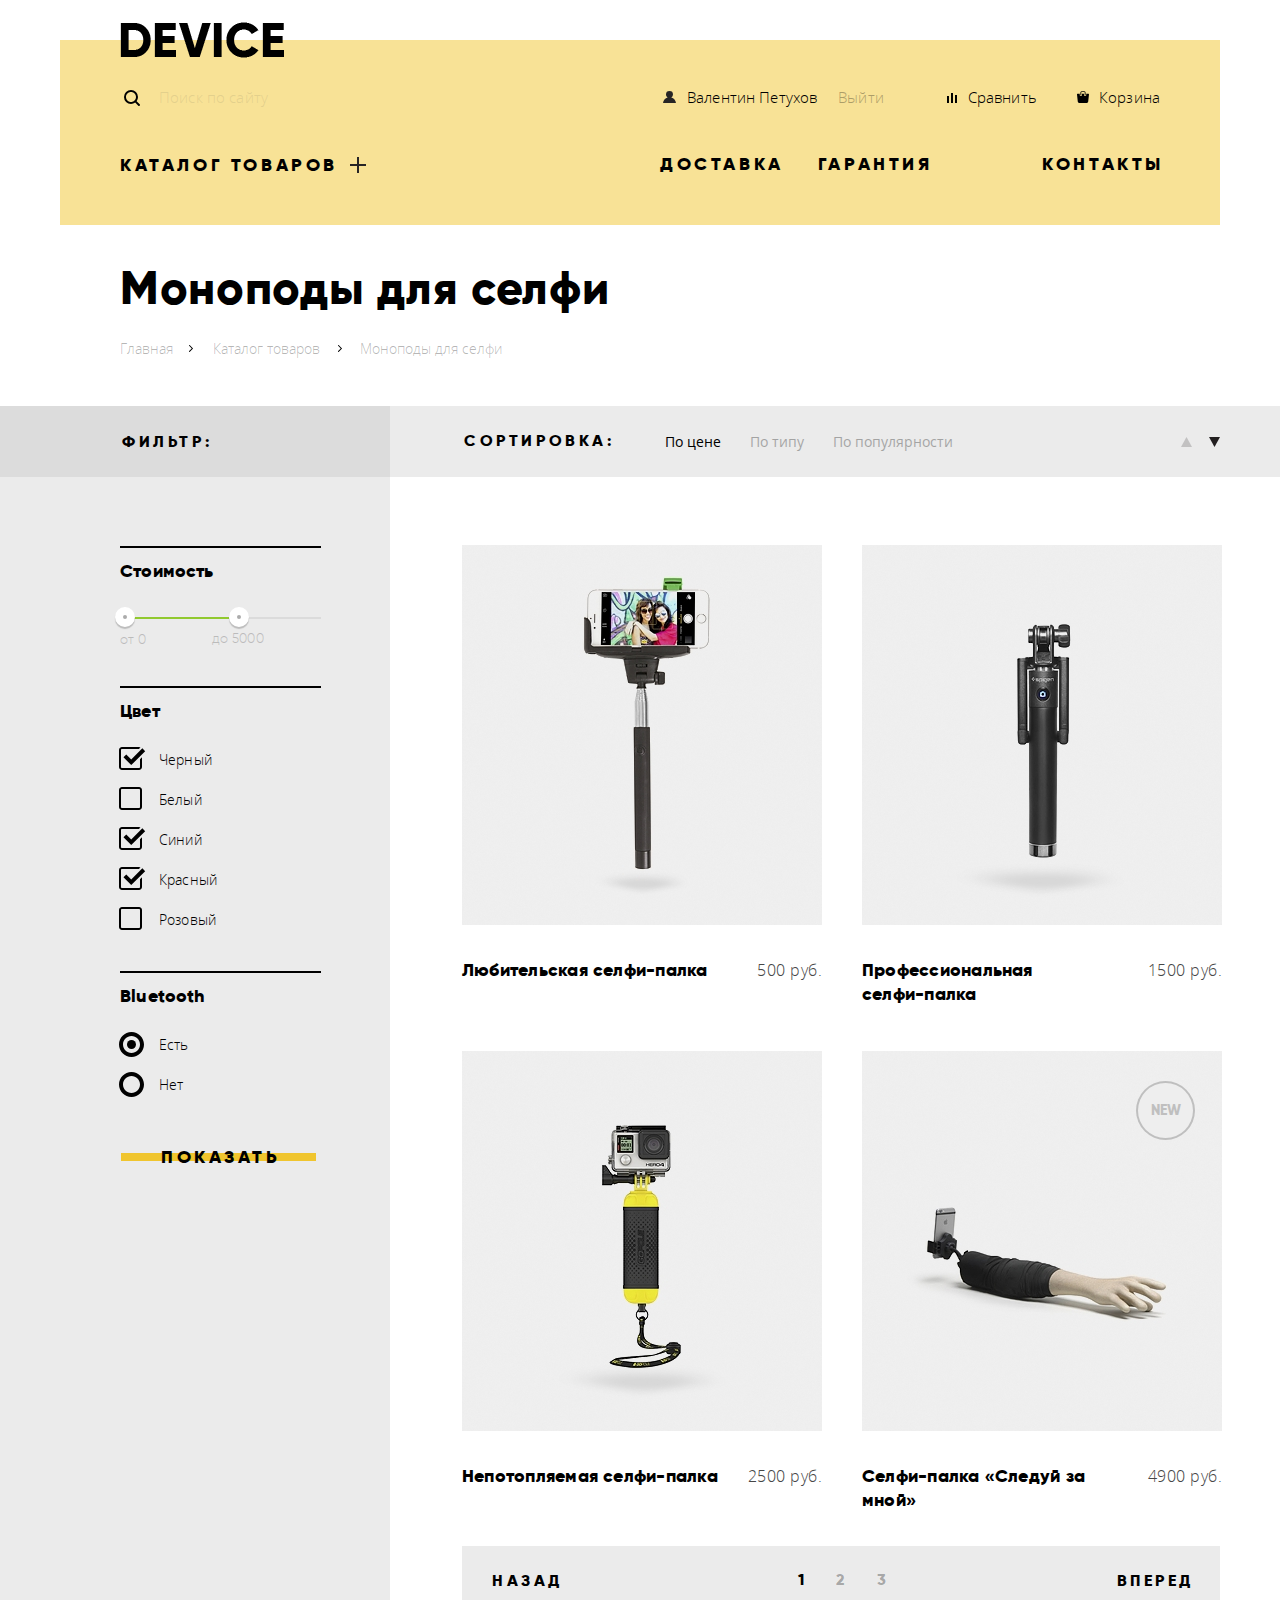
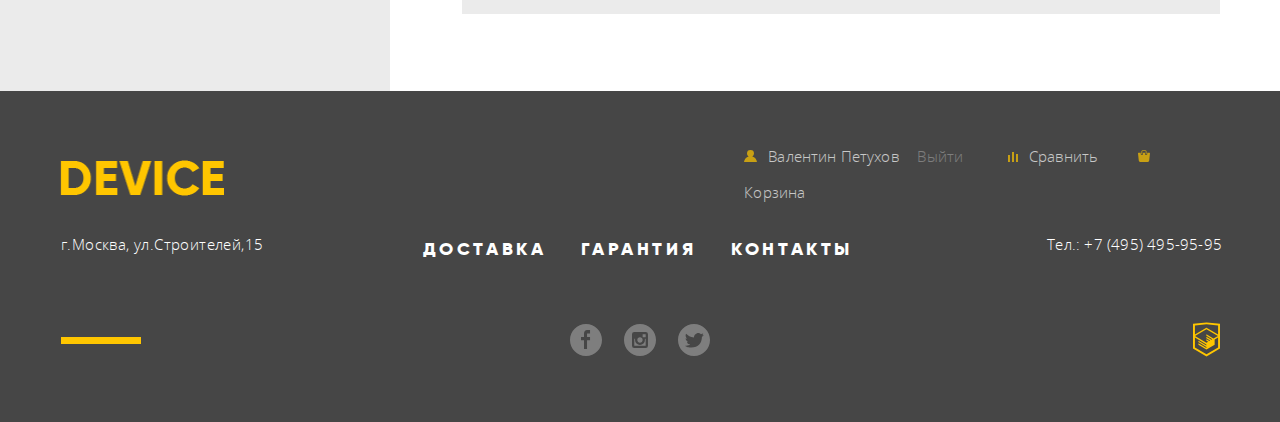
==== commit 8efbae36: "подкотовка к продакшену 3.0" ====
--- a/catalog.html
+++ b/catalog.html
@@ -4,32 +4,33 @@
 	<meta charset="utf-8">
 	<link href="css/normalize.css" rel="stylesheet" type="text/css">
 	<link href="css/style.css" rel="stylesheet" type="text/css">
+	<link rel="stylesheet" type="text/css" href="css/style.min.css">
 	<title>catalog</title>
 </head>
 <body class="catalog">
 	<header class="main-header">
 		<div class="logo">
-			<a href="index.html"><img alt="" height="36" src="img/logo.png" width="164"></a>
+			<a href="index.html"><img alt="логотип" height="36" src="img/logo.png" width="164"></a>
 		</div>
 		<div class="wrapper-header">
 			<h1 class="visually-hidden">Device</h1>
 			<div class="user-menu">
 				<form action="https://echo.htmlacademy.ru" class="user-menu-search" method="post">
-				  <img class="img-search" height="16" src="img/search.svg" width="16"> <input class="search-site" name=
+				  <img class="img-search" height="16" src="img/search.svg" width="16" alt="Поиск"> <input class="search-site" name=
 					"search-site" placeholder="Поиск по сайту" type="search"> <button class="search-btn button"
 					type="submit">Найти</button>
 				</form>
 				<div class="user-menu-block">
 					<a class="user-menu-item compare-btn" href="profile.html"><img height="12" src="img/user.svg"
-					width="13">Валентин Петухов</a> <a class="user-menu-item log-out-btn" href="#">Выйти</a>
+					width="13" alt="Имя пользователя">Валентин Петухов</a> <a class="user-menu-item log-out-btn" href="#">Выйти</a>
 				</div><a class="user-menu-item compare-btn" href="#"><img height="10" src="img/compare.svg"
-				width="10">Сравнить</a> <a class="user-menu-item basket-btn" href="#"><img height="12" src=
-				"img/cart.svg" width="12">Корзина</a>
+				width="10" alt="Сравнить">Сравнить</a> <a class="user-menu-item basket-btn" href="#"><img height="12" width="12" src=
+				"img/cart.svg" alt="Корзина" >Корзина</a>
 			</div>
 			<nav class="main-nav">
 				<ul class="nav-list">
 					<li class="nav-item-link">
-						<a class="nav-button" href="#">Каталог товаров<img src="img/plus.svg"></a>
+						<a class="nav-button" href="#">Каталог товаров<img src="img/plus.svg" alt="кнопка плюс"></a>
 						<div class="subnav-wrap">
 							<ul class="subnav-list">
 								<li class="subnav-item">
@@ -101,10 +102,10 @@
 						</ul>
 						<ul class="direction-sort">
 							<li class="direction-sort-item">
-								<a href="#"><img src="img/icon-up-dir.svg"></a>
+								<a href="#"><img src="img/icon-up-dir.svg" alt="Сортировка"></a>
 							</li>
 							<li class="direction-sort-item">
-								<a class="active" href="#"><img src="img/icon-down-dir.svg"></a>
+								<a class="active" href="#"><img src="img/icon-down-dir.svg" alt="Сортировка"></a>
 							</li>
 						</ul>
 					</div>
@@ -163,19 +164,19 @@
 						<h2 class="visually-hidden">Каталог товаров</h2>
 						<ul class="catalog-list">
 							<li class="catalog-item">
-								<a class="catalog-item-img" href="catalog-item.html"><img alt=
-								"Любительская селфи-палка с телефоном" height="380" src="img/item-1.jpg" width="360"></a>
+								<div class="catalog-item-img"><img alt=
+								"Любительская селфи-палка с телефоном" height="380" src="img/item-1.jpg" width="360"></div>
 								<div class="catalog-item-inner">
 									<h3><a href="catalog-item.html">Любительская селфи-палка</a></h3><span>500 руб.</span>
 								</div>
 								<div class="actions">
-									<a class="catalog-item-order btn" href="#"><span class="btn-decor">В корзину</span></span></a> <a class="catalog-item-compare"
-									href="#">Добавить к сравнению</a>
-								</div>
-							</li>
-							<li class="catalog-item">
-								<a class="catalog-item-img" href="catalog-item.html"><img alt=
-								"Проффесиональная селфи-палка с кнопкой" height="380" src="img/item-2.jpg" width="360"></a>
+									<a class="catalog-item-order btn" href="#"><span class="btn-decor">В корзину</span></a> <a class="catalog-item-compare"
+									href="#">Добавить к сравнению</a>
+								</div>
+							</li>
+							<li class="catalog-item">
+								<div class="catalog-item-img"><img alt=
+								"Проффесиональная селфи-палка с кнопкой" height="380" src="img/item-2.jpg" width="360"></div>
 								<div class="catalog-item-inner">
 									<h3><a href="catalog-item.html">Профессиональная селфи-палка</a></h3><span>1500 руб.</span>
 								</div>
@@ -185,8 +186,8 @@
 								</div>
 							</li>
 							<li class="catalog-item">
-								<a class="catalog-item-img" href="catalog-item.html"><img alt=
-								"Защищенная от воды селфи-палка" height="380" src="img/item-3.jpg" width="360"></a>
+								<div class="catalog-item-img"><img alt=
+								"Защищенная от воды селфи-палка" height="380" src="img/item-3.jpg" width="360"></div>
 								<div class="catalog-item-inner">
 									<h3><a href="catalog-item.html">Непотопляемая селфи-палка</a></h3><span>2500 руб.</span>
 								</div>
@@ -199,9 +200,9 @@
 								<div class="label-new">
 									<span>New</span>
 								</div>
-								<a class="catalog-item-img" href="catalog-item.html"><img alt=
+								<div class="catalog-item-img"><img alt=
 								"Селфи-палка 'Следуй за мной' с фальш-рукой" height="380" src="img/item-4.jpg" width=
-								"360"></a>
+								"360"></div>
 								<div class="catalog-item-inner">
 									<h3><a href="catalog-item.html">Селфи-палка «Следуй за мной»</a></h3><span>4900 руб.</span>
 								</div>
@@ -239,7 +240,7 @@
 		<div class="container">
 			<div class="footer-row">
 				<a href="index.html" class="logo-footer">
-					<img src="img/logo-color.png" width="164" height="36" alt="">
+					<img src="img/logo-color.png" width="164" height="36" alt="логотип">
 				</a>
 				<h2 class="visually-hidden">Device</h2>
 				<div class="user-menu-footer .catalog-footer">
--- a/css/style.css
+++ b/css/style.css
@@ -13,14 +13,14 @@
 	font-style: normal;
 }
 @font-face {
-	font-family: 'opensans';
+	font-family: 'Open Sans';
 	src: url("../fonts/opensans.woff2"),
 		url("../fonts/opensans.woff");
 	font-weight: 400;
 	font-style: normal;
 }
 @font-face {
-	font-family: 'opensans';
+	font-family: 'Open Sans';
 	src: url("../fonts/opensanslight.woff2"),
 		url("../fonts/opensanslight.woff");
 	font-weight: 300;
@@ -63,6 +63,7 @@
 /* кнопка с желтой полоской по центру */
 a.promo-link {
 	display: inline-block;
+	vertical-align:center;
 	text-align: center;
 	padding:0 44px;
 	letter-spacing: 3.7px;
@@ -73,7 +74,6 @@
 	position: absolute;
 	top: 8px;
 	left: 1px;
-	
 	height: 8px;
 	right: 5px;
 	background-color: #f0c52e;
@@ -81,7 +81,7 @@
 .btn:hover::before,
 .btn:focus::before {
 	height: 40px;
-	top: -9px
+	top: -9px;
 }
 .btn:active {
 	color: rgba(0, 0, 0, 0.3);
@@ -93,7 +93,7 @@
 .btn {
 	text-transform: uppercase;
 	position: relative;
-	font-family: gilroy;
+	font-family: gilroy, Impact, Charcoal, sans-serif;
 	font-weight: 800;
 	padding: 0;
 	margin: 0;
@@ -108,22 +108,20 @@
 }
 																/* начинаю разметку хедераааааа */
 .logo img:hover {
-	opacity: 0.6
+	opacity: 0.6;
 }
 .logo img:active {
-	opacity: 0.3
+	opacity: 0.3;
 }
 .logo {
 	margin:0;
 	padding: 0;
 }
-
 																													/*юзер меню*/
 .main-header {
 	width: 1160px;
 	margin: 0 auto;
 	margin-top: 22px;
-	
 }
 .container {
 	width: 1160px;
@@ -144,13 +142,12 @@
 }
 .catalog .wrapper-header {
 	padding-bottom: 45px;
-	margin-bottom: 39px
+	margin-bottom: 39px;
 }
 .logo {
 	margin-bottom: -18px;
 	margin-left: 60px;
-	line-height: 0
-	
+	line-height: 0;
 }
 .user-menu {
 	display: -webkit-box;
@@ -168,7 +165,7 @@
 	margin-left: 60px;
 	padding-right: 60px;
 	margin-top: 32px;
-	margin-bottom: 28px
+	margin-bottom: 28px;
 }
 .main-nav {
 	padding-left: 60px;
@@ -184,17 +181,17 @@
 .login-btn img {
 	position: relative;
 	top:0px;
-	right: 13px
+	right: 13px;
 }
 .compare-btn img {
 	position: relative;
 	top:0px;
-	right: 11px
+	right: 11px;
 }
 .basket-btn img {
 	position: relative;
 	top:0px;
-	right: 10px
+	right: 10px;
 }
 .user-menu-search img {
 	position: absolute;
@@ -202,12 +199,10 @@
 	width: 16px;
 	height: 16px;
 	left: 4px;
-	top: 18px
-
-}
-
+	top: 18px;
+}
 .basket-btn {
-	margin-left: 50px
+	margin-left: 50px;
 }
 .user-menu-block {
 	margin-right: auto;
@@ -244,16 +239,13 @@
 .nav-button img {
 	position: relative;
 	right: -12px;
-	top: 2px
-}
-ul .nav-list {
-
+	top: 2px;
 }
 .user-menu input[type="search"],
 .user-menu a,
 form .search-btn {
 	position: relative;
-	font-family: opensans;
+	font-family: "Open Sans", Arial, Helvetica, sans-serif;
 	font-weight: 300;
 	border: none;
 	background-color: transparent;
@@ -271,18 +263,15 @@
 	padding-right: 0;
 	padding-left: 39px;
 	width: 355px;
-
 }
 .user-menu input[type="search"]:hover {
 	opacity: 0.6;
 }
-
 .user-menu input[type="search"]:focus {
 	opacity: 1;
 	border-bottom: 2px solid black;
 	outline: 0;
 	padding-bottom: 0px; 
-
 }
 .user-menu-search:focus-within input {
 	border-color: black
@@ -290,26 +279,24 @@
 form .search-btn {
 	border: 2px solid transparent;
 	padding: 8px 20px;
-	opacity: 0
+	opacity: 0;
 }
 .user-menu input[type="search"]:focus + .search-btn {
 	border: 2px solid black;
-	opacity: 1
+	opacity: 1;
 }
 .user-menu-item:hover,
 .user-menu-item:focus {
-	opacity: 0.6
+	opacity: 0.6;
 }
 .user-menu-item:active {
-	opacity: 0.3
+	opacity: 0.3;
 }
 .user-menu-search {
 	display: -webkit-box;
 	display: -ms-flexbox;
 	display: flex;
 }
-
-
 form .search-btn:hover,
 form .search-btn:focus {
 	color: rgba(255, 255, 255, 1);
@@ -318,7 +305,7 @@
 form .search-btn:active {
 	color: rgba(255, 255, 255, 0.3);
 	background-color: #000000;
-	opacity: 1
+	opacity: 1;
 }
 form .search-btn:active + .search-site {
 	border-bottom: 2px solid black;
@@ -333,7 +320,6 @@
 	margin: 0;
 	padding: 0;
 	list-style: none;
-	counter-reset: li;
 }
 .list li {
 	position: relative;
@@ -359,15 +345,15 @@
 	background-image: linear-gradient(#f8e296 99px, transparent 60px);
 }
 .image-slide-wrap {
-	max-width: 526px
+	max-width: 526px;
 }
 .promo-slide:nth-child(3)  img {
 	margin-top: 64px;
-	margin-left: 18px
+	margin-left: 18px;
 }
 .promo-slide:nth-child(3)  .wrapper-promo {
 	position: relative;
-	margin-left: 15px
+	margin-left: 14px;
 }
 .promo-slide {
 	-webkit-box-sizing: border-box;
@@ -380,7 +366,6 @@
 	position: relative;
 	margin-bottom: 90px;
 }
-
 .controls {
 position: absolute;
 right: 23px;
@@ -403,7 +388,6 @@
 	z-index: 100;
 	width: 160px;
 	height: 18px;
-
 	text-align: center;
 	font-size: 0;
 	right: 40px;
@@ -412,17 +396,20 @@
 	position: relative;
 	margin-left: -1px;
 	display: inline-block;
+	vertical-align: center;
 	text-align: center;
 	width: 18px;
 	height: 18px;
 	padding: 8px;
-	
 	border-radius: 50%;
 	cursor: pointer;
 }
+.control-label:focus {
+	outline: rgb(229, 151, 0) auto 5px; 
+	outline-offset: -2px;
+}
 .control-label::after {
 	content: "";
-	
 	position: absolute;
 	left: 50%;
 	bottom: 50%;
@@ -430,12 +417,9 @@
 		-ms-transform: translate(-50%, 50%);
 			transform: translate(-50%, 50%);
 	z-index: 1;
-	
 	width: 10px;
 	height: 10px;
-	
 	border:1px solid black;
-	
 	border-radius: 50%;
 }
 #product-1:checked ~ .promo-slides .promo-slide:nth-child(1) {
@@ -443,7 +427,7 @@
 	display: -ms-flexbox;
 	display: flex;
 }
-
+.slider-controls-item--2:focus + .promo-slides .promo-slide:nth-child(2),
 #product-2:checked ~ .promo-slides .promo-slide:nth-child(2) {
 	display: -webkit-box;
 	display: -ms-flexbox;
@@ -495,20 +479,18 @@
 
 .promo-lead {
 	margin-top: 67px;
-	margin-bottom: 20px
+	margin-bottom: 20px;
 }
 .promo-desc {
 	margin-top: 0px;
-	margin-bottom: 0
+	margin-bottom: 0;
 }
 .wrapper-promo .btn {
-	margin-top: 51px
+	margin-top: 51px;
 }
 .info-table {
-	margin-top: 57px
-}
-/*position: relative;
-	bottom: 60px;*/
+	margin-top: 57px;
+}
 .subnav-list {
 	position: relative;
 	bottom: 34px;
@@ -525,7 +507,7 @@
 	margin-top: 19px;
 	text-transform: none;
 	margin-left: 2px;
-	padding-bottom: 3px
+	padding-bottom: 3px;
 }
 .subnav-list li {
 	width: 220px;
@@ -549,15 +531,15 @@
 	margin: 0 auto;
 	background-color: #f7e296;
 	padding-top: 32px;
-	z-index: 4
+	z-index: 4;
 }
 
 .subnav-wrap:focus-within {
-	opacity: 1
+	opacity: 1;
 }
 .nav-button:hover + .subnav-wrap,
 .nav-button:focus + .subnav-wrap {
-	opacity: 1
+	opacity: 1;
 }
 .nav-button {
 	position: relative;
@@ -574,15 +556,11 @@
 	z-index: 5;
 }
 .subnav-wrap:hover {
-	opacity: 1
-}
-
-
-
-
+	opacity: 1;
+}
 																												/*главное меню */
 .number1 {
-	font-family: gilroy;
+	font-family: gilroy, Impact, Charcoal, sans-serif;
 	font-weight: 800;
 	position: absolute;
 	right: 47px;
@@ -592,7 +570,6 @@
 	line-height: 179.2px;
 	color: #ffffff;
 	letter-spacing: 0.36px;
-	
 }
 .number1::before {
 	content: "";
@@ -608,17 +585,17 @@
 }
 .nav-item-link a {
 	position: relative;
-	font-family: gilroy;
+	font-family: gilroy, Impact, Charcoal, sans-serif;
 	font-weight: 800;
 	text-decoration: none;
 	font-size: 18px;
 	line-height: 24px;
 	color: #000000;
 	letter-spacing: 3.6px;
-	margin-top: 3px
+	margin-top: 3px;
 }
 .subnav-item a {
-	font-family: opensans;
+	font-family: "Open Sans", Arial, Helvetica, sans-serif;
 	font-weight: 300;
 	text-decoration: none;
 	font-size: 15px;
@@ -639,10 +616,8 @@
 													/*владения хедера на этом моменте заканчиваются*/
 																		/*начинается мейн контйнер*/
 																												/*промо-слайд*/ 
-	
-
 .promo-lead {
-	font-family: gilroy;
+	font-family: gilroy, Impact, Charcoal, sans-serif;
 	font-weight: 800;
 	font-size: 47px;
 	line-height: 56px;
@@ -651,7 +626,7 @@
 	position: relative;
 }
 .promo-desc {
-	font-family: opensans;
+	font-family: "Open Sans", Arial, Helvetica, sans-serif;
 	font-weight: 300;
 	font-size: 15px;
 	line-height: 30px;
@@ -659,12 +634,10 @@
 	letter-spacing: 0.15px;
 }
 .wrapper-promo .info-table {
-	border-spacing: 0px
-
-}
-
+	border-spacing: 0px;
+}
 .info-table th {
-	font-family: opensans;
+	font-family: "Open Sans", Arial, Helvetica, sans-serif;
 	font-weight: 300;
 	font-size: 13px;
 	line-height: 34px;
@@ -674,7 +647,7 @@
 	margin-top: 10px;
 }
 .info-table td {
-	font-family: gilroy;
+	font-family: gilroy, Impact, Charcoal, sans-serif;
 	font-weight: 300;
 	font-size: 36px;
 	line-height: 48px;
@@ -697,11 +670,9 @@
 .info-table td:nth-child(2) {
 	width:137px
 }
-
 																											/*секция продуктов*/
 .product-sections {
-	
-	margin-bottom: 152px
+	margin-bottom: 152px;
 }
 .product-items-section {
 	display: -webkit-box;
@@ -712,10 +683,10 @@
 			justify-content: space-between;
 }
 .product-item {
-	width: 160px
+	width: 160px;
 }
 .product-item a {
-	font-family: gilroy;
+	font-family: gilroy, Impact, Charcoal, sans-serif;
 	font-weight: 800;
 	font-size: 18px;
 	text-decoration: none;
@@ -733,12 +704,12 @@
 	width: 160px;
 	height: 160px;
 	background-color: rgba(240, 197, 46, 0.5);
-	margin-bottom: 35px
+	margin-bottom: 35px;
 }
 .product-item span {
 	display: block;
 }
-.product-item .monopod img {
+.monopod img {
 	margin-top: 40px;
 	position: relative;
 	right: -2px;
@@ -747,21 +718,21 @@
 .product-item:nth-child(3) img {
 	position: relative;
 	left: 5px;
-	top: 2px
+	top: 2px;
 }
 .product-item:nth-child(4) img {
 	position: relative;
 	left: 2px;
-	top: 2px
+	top: 2px;
 }
 .product-item:nth-child(5) img {
 	position: relative;
 	left: 4px;
-	top: 1px
+	top: 1px;
 }
 .product-item:nth-child(6) img {
 	position: relative;
-	top: 4px
+	top: 4px;
 }
 .product-item:hover .product-icon-wrapper,
 a:focus .product-icon-wrapper { 
@@ -769,7 +740,7 @@
 }
 .product-item:active img,
 .product-item:active span {
-	opacity: 0.3
+	opacity: 0.3;
 }
 																													/*сервис*/
 /*интерактив сервиса*/
@@ -799,7 +770,6 @@
 	padding-top: 10px;
 	padding-bottom: 7px;
 }
-
 .service-list-btn .btn::before{
 	top:18px;
 }
@@ -808,7 +778,7 @@
 }
 .service-list-btn .btn:focus::before{
 	height: 40px;
-	top: 0px
+	top: 0px;
 }
 /* стоп интерактив*/
 .service-list {
@@ -819,7 +789,6 @@
 	margin: 0;
 	position: relative;
 	margin-right: 232px
-	
 }
 .service-list::after{
 	content: "";
@@ -838,34 +807,27 @@
 	margin-bottom: 95px
 }
 .wrapper-service {
-
-	display: -webkit-box;
-
-	display: -ms-flexbox;
-
+	display: -webkit-box;
+	display: -ms-flexbox;
 	display: flex;
 	padding-bottom: 106px;
 }
 .wrapper-service ul {
-	
 	text-align: center;
-
-	
 	margin-top: 14px;
-
 }
 .service-slide {
 	width: 760px;
 }
 .text-wrap {
-	margin-right: 130px
+	margin-right: 130px;
 }
 .text-wrap p {
-	width: 435px
+	width: 435px;
 }
 .text-wrap h3 {
 	margin: 0;
-	margin-bottom: 31px
+	margin-bottom: 31px;
 }
 .service-slide {
 	display: none;
@@ -877,14 +839,14 @@
 }
 .service-list-btn {
 	width: 160px;
-	margin-top: -8px
+	margin-top: -8px;
 	
 }
 .service-list-btn:last-child {
 	margin-bottom: 0px;
 }
 .service-slide h3 {
-	font-family: gilroy;
+	font-family: gilroy, Impact, Charcoal, sans-serif;
 	font-weight: 800;
 	font-size: 47px;
 	line-height: 48px;
@@ -895,10 +857,10 @@
 	position: relative;
 	top: 13px;
 	right: 2px;
-	line-height: 0
+	line-height: 0;
 }
 .service-slide p {
-	font-family: opensans;
+	font-family: "Open Sans", Arial, Helvetica, sans-serif;
 	font-weight: 300;
 	font-size: 15px;
 	line-height: 30px;
@@ -914,24 +876,19 @@
 		-ms-flex-pack: justify;
 			justify-content: space-between;
 	margin-bottom: 134px;
-
 }
 .hidden-color {
 	opacity: 0;
 	position: absolute;
 }
-
 .partner-link:hover .hidden-color,
 .partner-link:focus .hidden-color {
 	opacity: 1;
 }
-
-
 																										/*о нас, контакты*/
 .about-us {
 	margin-right: 46px;
-	padding-right: 75px
-
+	padding-right: 75px;
 }
 .about-us h3::before,
 .contacts h3::before {
@@ -942,7 +899,7 @@
 	height: 7px;
 	top: -52px;
 	left: 1px;
-	background-color: #000000
+	background-color: #000000;
 }
 .wrapper {
 	display: -webkit-box;
@@ -954,34 +911,34 @@
 .contacts h3 {
 	margin: 0;
 	position: relative;
-	font-family: gilroy;
+	font-family: gilroy, Impact, Charcoal, sans-serif;
 	font-weight: 800;
 	font-size: 47px;
 	line-height: 48px;
 	color: #000000;
 	letter-spacing: 0.21px;
-	margin-bottom: 44px
+	margin-bottom: 44px;
 }
 .about-us p,
 .contacts p {
 	margin: 0;
-	font-family: opensans;
+	font-family: "Open Sans", Arial, Helvetica, sans-serif;
 	font-weight: 300;
 	font-size: 15px;
 	line-height: 30px;
 	color: #464646;
 	letter-spacing: 0.12px;
-	margin-bottom: 30px
+	margin-bottom: 30px;
 }
 .contacts p {
-	margin-bottom: 38px
+	margin-bottom: 38px;
 }
 .wrapper-about-us p:nth-child(3) {
 	letter-spacing: 0.1px;
-	margin-bottom: 66px
+	margin-bottom: 66px;
 }
 .map {
-	margin-bottom: 68px
+	margin-bottom: 68px;
 }
 .transport-brands-slide a::before {
 	content: "";
@@ -995,7 +952,7 @@
 }
 .transport-brands-slide a {
 	position: relative;
-	font-family: gilroy;
+	font-family: gilroy, Impact, Charcoal, sans-serif;
 	font-weight: 800;
 	font-size: 16px;
 	line-height: 40px;
@@ -1005,7 +962,7 @@
 }
 .transport-brands {
 	margin-left: 36px;
-	margin-bottom: 62px
+	margin-bottom: 62px;
 }
 .wrapper-about-us a.btn {
 	display: block;
@@ -1014,7 +971,7 @@
 	letter-spacing: 4.5px;
 	line-height: 24px;
 	font-size: 17px;
-	padding-left: 5px
+	padding-left: 5px;
 }
 .wrapper-contacts a.btn {
 	display: block;
@@ -1023,36 +980,36 @@
 	letter-spacing: 4.3px;
 	line-height: 24px;
 	font-size: 17px;
-	padding-left: 4px
+	padding-left: 4px;
 }
 																					/*кончился мейн контейнер*/
 																					/*футер*/
 .user-menu-footer {
 	display: inline-block;
+	vertical-align: center;
 	margin: 0;
 	margin-top: -18px;
 }
 .user-menu-footer a {
 	margin:0;
 }
-
 .user-menu-footer .login-btn {
 	margin:0;
 	margin-right: 40px;
 }
 .user-menu-footer .compare-btn {
 	margin:0;
-	margin-right: 37px
+	margin-right: 37px;
 }
 .user-menu-footer .basket-btn {
 	margin:0;
-	margin-right: -2px
+	margin-right: -2px;
 }
 .user-menu-item svg {
-	margin-right: 10px
+	margin-right: 10px;
 }
 .user-menu-item svg:nth-child(1) {
-	margin-right: 11px
+	margin-right: 11px;
 }
 .wrapper-footer {
 	background-color: #464646;
@@ -1061,7 +1018,6 @@
 .catalog .wrapper-footer {
 	margin-top: 0
 }
-
 .footer-row {
 	display: -webkit-box;
 	display: -ms-flexbox;
@@ -1071,14 +1027,14 @@
 			align-items: center;
 	-ms-flex-item-align: center;
 		align-self: center;
-	margin-top: 0px
+	margin-top: 0px;
 }
 .footer-row:nth-child(2) {
-	margin-top: 25px
+	margin-top: 25px;
 }
 .footer-row:nth-child(3) {
 	margin-top: 57px;
-	padding-bottom: 55px
+	padding-bottom: 55px;
 }
 .footer-row:nth-child(2) .phone-link {
 	letter-spacing: 0.2px;
@@ -1089,7 +1045,7 @@
 	margin: 0;
 	margin-top: -12px;
 	letter-spacing: 0.4px;
-	padding-left: 1px
+	padding-left: 1px;
 }
 .footer-nav-list {
 	display: -webkit-box;
@@ -1098,7 +1054,6 @@
 }
 .decor {
 	position: relative;
-	
 }
 .decor::before {
 	content: "";
@@ -1111,6 +1066,7 @@
 }
 .footer-social {
 	display: inline-block;
+	vertical-align: center;
 	margin-right: -8px;
 }
 .footer-social a {
@@ -1120,10 +1076,10 @@
 }
 .footer-social a:hover,
 .footer-social a:focus {
-	opacity: 0.6
+	opacity: 0.6;
 }
 .footer-social a:active {
-	opacity: 0.1
+	opacity: 0.1;
 }
 .footer-nav-list li {
 	margin-right: 33px;
@@ -1137,20 +1093,19 @@
 }
 .htmlacademy:hover,
 .htmlacademy a:focus {
-	opacity: 0.6
+	opacity: 0.6;
 }
 .htmlacademy:active {
-	opacity: 0.3
+	opacity: 0.3;
 }
 .footer-nav {
 	margin: auto;
 }
 .logo-footer {
-
 	margin-right: auto;
 }
 .user-menu-footer a {
-	font-family: opensans;
+	font-family: "Open Sans", Arial, Helvetica, sans-serif;
 	font-weight: 300;
 	font-size: 15px;
 	line-height: 36px;
@@ -1159,14 +1114,14 @@
 	color: #ffffff;
 }
 .address {
-	font-family: opensans;
+	font-family: "Open Sans", Arial, Helvetica, sans-serif;
 	font-weight: 300;
 	font-size: 15px;
 	line-height: 30px;
 	color: #ffffff;
 }
 .footer-nav-list a {
-	font-family: gilroy;
+	font-family: gilroy, Impact, Charcoal, sans-serif;
 	font-weight: 800;
 	font-size: 18px;
 	line-height: 24px;
@@ -1182,7 +1137,7 @@
 	opacity: 0.3
 }
 .phone-link {
-	font-family: opensans;
+	font-family: "Open Sans", Arial, Helvetica, sans-serif;
 	font-weight: 300;
 	font-size: 15px;
 	line-height: 30px;
@@ -1195,7 +1150,6 @@
 	width: 100%;
 	position: relative;
 	z-index: 2;
-
 	border: none;
 }
 .popup-map p {
@@ -1203,22 +1157,18 @@
 	top: 0;
 	left: 0;
 	z-index: 1;
-
 	margin: 0;
 }
 @-webkit-keyframes bounce {
 	0% {
 	margin-top: -2000px
 	}
-
 	70% {
 	margin-top: 30px
 	}
-
 	90% {
 	margin-top: -10px
 	}
-
 	100% {
 	 margin-top: 0
 	}
@@ -1227,15 +1177,12 @@
 	0% {
 	margin-top: -2000px
 	}
-
 	70% {
 	margin-top: 30px
 	}
-
 	90% {
 	margin-top: -10px
 	}
-
 	100% {
 	 margin-top: 0
 	}
@@ -1246,7 +1193,6 @@
 	-webkit-transform: translateX(0);
 			transform: translateX(0);
 	}
-
 	10%,
 	30%,
 	50%,
@@ -1255,7 +1201,6 @@
 	-webkit-transform: translateX(-10px);
 			transform: translateX(-10px);
 	}
-
 	20%,
 	40%,
 	60%,
@@ -1269,7 +1214,6 @@
 	100% {
 	margin-left: 0
 	}
-
 	10%,
 	30%,
 	50%,
@@ -1277,7 +1221,6 @@
 	90% {
 	 margin-left: 10px
 	}
-
 	20%,
 	40%,
 	60%,
@@ -1301,7 +1244,7 @@
 			box-shadow: 0px 10px 20px 0px rgba(4, 6, 6, 0.2);
 	padding: 0;
 	margin: 0;
-	line-height: 0
+	line-height: 0;
 }
 .container-modal .btn {
 	margin-top: 40px;
@@ -1316,10 +1259,10 @@
 	display: -ms-flexbox;
 	display: flex;
 	margin-right: 20px;
-	padding-top: 20px
+	padding-top: 20px;
 }
 .popup-write-us-button {
-	margin-top: 30px
+	margin-top: 30px;
 }
 .popup-write-us {
 	display: none;
@@ -1335,7 +1278,7 @@
 			box-shadow: 0px 10px 20px 0px rgba(4, 6, 6, 0.2);
 	padding-top: 54px;
 	z-index: 100;
-	background-color: #ffffff
+	background-color: #ffffff;
 }
 .modal-show {
 	display: block;
@@ -1343,7 +1286,6 @@
 			animation: bounce 0.6s;
 }
 .modal-error {
-
 	-webkit-animation: shake 0.6s;
 			animation: shake 0.6s;
 }
@@ -1372,19 +1314,19 @@
 			flex-direction: column;
 }
 .modal-form label {
-	font-family: gilroy;
+	font-family: gilroy, Impact, Charcoal, sans-serif;
 	font-weight: 800;
 	font-size: 18px;
 	line-height: 24px;
 	color: #000000;
 	display: block;
 	margin-bottom: 5px;
-	letter-spacing: 0.2px
+	letter-spacing: 0.2px;
 }
 .modal-form input[type="text"],
 .modal-form input[type="email"],
 textarea {
-	font-family: opensans;
+	font-family: "Open Sans", Arial, Helvetica, sans-serif;
 	font-weight: 300;
 	font-size: 14px;
 	line-height: 18px;
@@ -1409,22 +1351,20 @@
 
 }
 .modal-form input:hover {
-	background-color: #eaeaea
+	background-color: #eaeaea;
 }
 .modal-form input:focus {
 	background-color: #ffffff;
-	outline: 3px solid #f0c52e
+	outline: 3px solid #f0c52e;
 }
 .modal-form input:invalid {
-	background-color: #f6dada
-}
-
+	background-color: #f6dada;
+}
 ::-webkit-input-placeholder { 
 	color: rgba(70, 70, 70, 0.4);
 }
 ::-moz-placeholder  { 
 	color: rgba(70, 70, 70, 0.4); 
-
 } /* Firefox 19+ */
 :-moz-placeholder   { 
 	color: rgba(70, 70, 70, 0.4);
@@ -1432,7 +1372,6 @@
 :-ms-input-placeholder  { 
 	color: rgba(70, 70, 70, 0.4);
 }
-
 .modal-close {
 	position: absolute;
 	right: 22px;
@@ -1457,10 +1396,7 @@
 	display: -webkit-box;
 	display: -ms-flexbox;
 	display: flex;
-
-
-}
-
+}
 .catalog-row .container-catalog {
 	display: -webkit-box;
 	display: -ms-flexbox;
@@ -1473,7 +1409,7 @@
 }
 .breadcrumbs li {
 	position: relative;
-	margin-right: 40px
+	margin-right: 40px;
 }
 .breadcrumbs li:not(:last-child):after {
 	content: "";
@@ -1484,7 +1420,6 @@
 	width: 4px;
 	height: 7px;
 	background: url("../img/nav-arrow.svg") no-repeat 100% 100%;
-
 }
 .breadcrumbs li:nth-child(2):after {
 	right: -22px
@@ -1496,24 +1431,24 @@
 	margin-left: 60px;
 }
 .page-title {
-	font-family: gilroy;
+	font-family: gilroy, Impact, Charcoal, sans-serif;
 	font-weight: 800;
 	font-size: 47px;
 	line-height: 48px;
 	color: #000000;
 	letter-spacing: 0.7px;
 	margin: 0;
-	margin-bottom: 25px
+	margin-bottom: 25px;
 }
 .breadcrumbs,
 .breadcrumbs a {
-	font-family: opensans;
+	font-family: "Open Sans", Arial, Helvetica, sans-serif;
 	font-weight: 300;
 	font-size: 14px;
 	line-height: 24px;
 	color: rgba(0, 0, 0, 0.3);
 	text-decoration: none;
-	margin-bottom: 45px
+	margin-bottom: 45px;
 }
 .breadcrumbs a:hover,
 .breadcrumbs a:focus {
@@ -1525,23 +1460,19 @@
 																									/*фильтры*/
 .range-controls {
 	position: relative;
-
 	margin-bottom: 36px;
 }
 
 .range-controls .scale {
 	height: 2px;
-
 	background: #dbdbdb;
 }
 
 .range-controls .bar {
 	width: 55%;
 	height: 2px;
-
 	background: #91c92f;
 }
-
 .range-toggle {
 	position: absolute;
 	top: -9px;
@@ -1554,18 +1485,15 @@
 			box-shadow: 0 2px 1px 0 rgba(0, 1, 1, 0.2);
 	cursor: pointer;
 }
-
 .range-toggle:hover,
 .range-toggle:focus {
 	width: 5px;
-	height: 5px
-}
-
+	height: 5px;
+}
 .range-toggle-min {
 	position:absolute;
 	left: -1px;
 	top: -10px;
-
 }
 .range-coast-min,
 .range-coast-max {
@@ -1573,13 +1501,13 @@
 	width: 55px;
 	position: absolute;
 	left: -5px;
-	font-family: gilroy;
+	font-family: gilroy, Impact, Charcoal, sans-serif;
 	font-weight: 300;
 	font-size: 13px;
 	letter-spacing: 0.3px;
 	line-height: 24px;
 	color: #000000;
-	opacity: 0.2
+	opacity: 0.2;
 }
 .range-coast-min {
 	left:-3px;
@@ -1621,16 +1549,26 @@
 	opacity: 0.6
 }
 .check-filter:active::before {
-	opacity: 1
+	opacity: 1;
+	background-image: url("../img/checkbox-on.svg");
+}
+.checkbox-filter:focus + .check-filter::before {
+	outline: rgb(229, 151, 0) auto 5px; 
+	outline-offset: -2px;
+}
+.radio-input:focus + .radio-filter::before {
+	outline: rgb(229, 151, 0) auto 5px; 
+	outline-offset: -2px;
 }
 .checkbox-filter:checked + .check-filter::before {
-	background-image: url("../img/checkbox-on.svg")
+	background-image: url("../img/checkbox-on.svg");
 }
 .checkbox-filter:checked + .check-filter:hover::before {
-	opacity: 0.6
+	opacity: 0.6;
 }
 .checkbox-filter:checked + .check-filter:active::before {
-	opacity: 1
+	opacity: 1;
+	background-image: url("../img/checkbox-off.svg");
 }
 .radio-filter::before {
 	content: "";
@@ -1645,19 +1583,21 @@
 }
 .radio-filter:hover::before,
 .radio-filter:focus::before {
-	opacity: 0.6
+	opacity: 0.6;
 }
 .radio-filter:active::before {
-	opacity: 1
+	opacity: 1;
+	background-image: url("../img/radio-on.svg");
 }
 .radio-input:checked + .radio-filter::before {
-	background-image: url("../img/radio-on.svg")
+	background-image: url("../img/radio-on.svg");
 }
 .radio-input:checked + .radio-filter:hover::before {
 	opacity: 0.6
 }
 .radio-input:checked + .radio-filter:active::before {
-	opacity: 1
+	opacity: 1;
+	background-image: url("../img/radio-off.svg");
 }
 .filter-form .btn {
 	display: inline;
@@ -1673,10 +1613,10 @@
 	-webkit-box-align: center;
 		-ms-flex-align: center;
 			align-items: center;
-	margin-left: 50px
+	margin-left: 50px;
 }
 .subject-sort li {
-	margin-right: 29px
+	margin-right: 29px;
 }
 .direction-sort {
 	display: -webkit-box;
@@ -1689,33 +1629,20 @@
 .direction-sort li {
 	margin-left: 17px;
 }
-
 .aside-col {
+	box-sizing: border-box;
 	-webkit-box-flex: 0;
 		-ms-flex: none;
 			flex: none;
-	width: 23%;
-	margin-left: 60px;
+	width: 330px;
+	padding-left: 60px;
 	padding-top: 8px;
 	padding-bottom: 6px;
-	padding-right: 2px
-	
-
-}
-.catalog-row .aside-col {
-	margin-left: 60px
-}
-
-.container-catalog .aside-col {
-	background-color: #dcdcdc
+	background-color: #dcdcdc;
 }
 .container-catalog .wrapper-sorts {
 	background-color: #ebebeb;
 	
-}
-.main-col {
-	background-color: #ffffff;
-	padding-bottom: 77px
 }
 .catalog-row .aside-col {
 	background-color: #ebebeb;
@@ -1725,31 +1652,31 @@
 	background-image: -webkit-linear-gradient(left, #dcdcdc 0%, #dcdcdc 50%, #ebebeb 50%, #ebebeb 100%);
 	background-image: -o-linear-gradient(left, #dcdcdc 0%, #dcdcdc 50%, #ebebeb 50%, #ebebeb 100%);
 	background-image: linear-gradient(to right, #dcdcdc 0%, #dcdcdc 50%, #ebebeb 50%, #ebebeb 100%);
-	
 }
 .catalog-row {
 	background-image: -webkit-gradient(linear, left top, right top, from(#ebebeb), color-stop(50%, #ebebeb), color-stop(50%, transparent), to(transparent));
 	background-image: -webkit-linear-gradient(left, #ebebeb 0%, #ebebeb 50%, transparent 50%, transparent 100%);
 	background-image: -o-linear-gradient(left, #ebebeb 0%, #ebebeb 50%, transparent 50%, transparent 100%);
 	background-image: linear-gradient(to right, #ebebeb 0%, #ebebeb 50%, transparent 50%, transparent 100%);
-
 }
 .main-col{
+	box-sizing: border-box;
 	-webkit-box-flex: 0;
 		-ms-flex: none;
 			flex: none;
-	width: 67%;
-	padding-left: 72px
+	width: 830px;
+	padding-left: 72px;
+	background-color: #ffffff;
+	padding-bottom: 77px;
 }
 .catalog-list {
 	display: -webkit-box;
 	display: -ms-flexbox;
 	display: flex;
-	width: 770px;
+	width: 760px;
 	-ms-flex-wrap: wrap;
 		flex-wrap: wrap;
-	margin-top: 68px
-
+	margin-top: 68px;
 }
 .catalog-item-inner {
 	display: -webkit-box;
@@ -1758,7 +1685,7 @@
 	-webkit-box-pack: justify;
 		-ms-flex-pack: justify;
 			justify-content: space-between;
-	margin-top: 33px
+	margin-top: 33px;
 }
 .catalog-item-inner h3,
 .catalog-item-inner span {
@@ -1767,9 +1694,8 @@
 	line-height: 0;
 }
 .catalog-item-inner span {
-	letter-spacing: 0.5px
-}
-
+	letter-spacing: 0.5px;
+}
 .catalog-item .actions {
 	position: absolute;
 	top: 0;
@@ -1789,26 +1715,22 @@
 			flex-direction: column;
 	display: none;
 }
-.actions a:nth-child(1) {
-	letter-spacing: 3.4px
-}
 .actions a:nth-child(2) {
 	letter-spacing: 0.2px;
 	margin-top: 13px;
-	opacity: 0.5
+	opacity: 0.5;
 }
 .actions a:hover:nth-child(2) {
-	opacity: 1
+	opacity: 1;
 }
 .actions a:active:nth-child(2) {
-	opacity: 0.2
-}
-.catalog-item-order {
-	width: 200px
+	opacity: 0.2;
 }
 .actions .catalog-item-order {
+	width: 200px;
 	margin: 0 auto;
-	margin-top: 50%
+	margin-top: 50%;
+	letter-spacing: 3.4px;
 }
 .catalog-item:hover .actions {
 	display: -webkit-box;
@@ -1822,7 +1744,7 @@
 	display: -webkit-box;
 	display: -ms-flexbox;
 	display: flex;
-	margin-left: 60px
+	margin-left: 60px;
 }
 .wrapper-sorts {
 	display: -webkit-box;
@@ -1831,34 +1753,31 @@
 	width: 70%;
 	padding-left: 72px;
 }
-
 .filter-item {
 	border: none;
 	margin: 0;
 	padding: 0;
 	margin-bottom: 31px;
-
 }
 .filter-item:first-child {;
 	margin-top: 61px;
 	margin-bottom: 34px
-
 }
 .aside-col form {
 	width: 201px;
 }
 .subject-sort-item a {
-	opacity: 0.3
+	opacity: 0.3;
 }
 .subject-sort-item:hover a,
 .subject-sort-item:focus a {
-	opacity: 0.6
+	opacity: 0.6;
 }
 .subject-sort-item:active a {
-	opacity: 1
+	opacity: 1;
 }
 .filter-block {
-	font-family: gilroy;
+	font-family: gilroy, Impact, Charcoal, sans-serif;
 	font-weight: 800;
 	font-size: 16px;
 	line-height: 24px;
@@ -1867,29 +1786,29 @@
 	text-transform: uppercase;
 	padding-left: 2px;
 	margin: 0;
-	padding-top: 23px
+	padding-top: 23px;
 }
 .aside-col .filter-block {
 	padding: 0;
 	margin: 0;
 	padding-top: 16px;
 	padding-left: 2px;
-	padding-bottom: 17px
+	padding-bottom: 17px;
 }
 .filter-item legend {
 	display: block;
 	width: 100%;
-	font-family: gilroy;
+	font-family: gilroy, Impact, Charcoal, sans-serif;
 	font-weight: 800;
 	font-size: 18px;
 	line-height: 24px;
 	color: #000000;
 	letter-spacing: 0.18px;
 	border-top: 2px solid #000000;
-	padding-top: 11px
+	padding-top: 11px;
 }
 .filter-option label {
-	font-family: opensans;
+	font-family: "Open Sans", Arial, Helvetica, sans-serif;
 	font-weight: 300;
 	font-size: 14px;
 	line-height: 40px;
@@ -1898,7 +1817,7 @@
 	cursor: pointer;
 }
 .subject-sort-item a {
-	font-family: opensans;
+	font-family: "Open Sans", Arial, Helvetica, sans-serif;
 	font-weight: 400;
 	font-size: 14px;
 	line-height: 18px;
@@ -1906,25 +1825,23 @@
 	text-decoration: none;
 }
 .direction-sort-item a {
-	opacity: 0.2
+	opacity: 0.2;
 }
 .subject-sort-item .active,
 .direction-sort-item .active {
-	opacity: 1
+	opacity: 1;
 }
 .subject-sort-item:hover .active,
 .subject-sort-item:focus .active,
 .direction-sort-item:hover a,
 .direction-sort-item:focus a {
-	opacity: 0.4
+	opacity: 0.4;
 }
 .subject-sort-item:active .active,
 .direction-sort-item:active a {
-	opacity: 1
+	opacity: 1;
 }
 																/*блок с карточками товаров включая пагинатор*/
-																
-
 .catalog-item {
 	width: 360px;
 	position: relative;
@@ -1937,16 +1854,16 @@
 }
 .catalog-item img {
 	display: block;
-	width: 100%
+	width: 100%;
 }
 .label-new {
 	position: absolute;
 }
 .wrapper-paginator {
-	margin-top: -11px
+	margin-top: -11px;
 }
 .label-new {
-	font-family: gilroy;
+	font-family: gilroy, Impact, Charcoal, sans-serif;
 	font-weight: 800;
 	font-size: 14px;
 	line-height: 24px;
@@ -1963,8 +1880,7 @@
 	-webkit-box-shadow:
 		0px 0px 0px 2px #bfbfbf;
 			box-shadow:
-		0px 0px 0px 2px #bfbfbf
-		
+		0px 0px 0px 2px #bfbfbf;
 }
 .label-new span {
 	color: #bfbfbf;
@@ -1974,7 +1890,6 @@
 -webkit-transform: translate(-50%,-50%);
 	-ms-transform: translate(-50%,-50%);
 		transform: translate(-50%,-50%);
-	
 }
 .catalog-item-inner a {
 	display: -webkit-box;
@@ -1983,7 +1898,7 @@
 	-ms-flex-wrap: wrap;
 		flex-wrap: wrap;
 	max-width: 250px;
-	font-family: gilroy;
+	font-family: gilroy, Impact, Charcoal, sans-serif;
 	font-weight: 800;
 	font-size: 18px;
 	line-height: 24px;
@@ -1992,7 +1907,6 @@
 	letter-spacing: 0.23px;
 	max-width: 230px;
 }
-
 .catalog-item:nth-child(3) h3 {
 	max-width: 260px;
 	white-space: nowrap;
@@ -2002,7 +1916,7 @@
 	white-space: nowrap;
 }
 .catalog-item-inner span {
-	font-family: opensans;
+	font-family: "Open Sans", Arial, Helvetica, sans-serif;
 	font-weight: 300;
 	font-size: 16px;
 	line-height: 24px;
@@ -2011,7 +1925,7 @@
 }
 /* стиль для карточки при наведении */
 .catalog-item-compare {
-	font-family: opensans;
+	font-family: "Open Sans", Arial, Helvetica, sans-serif;
 	font-weight: 300;
 	font-size: 13px;
 	line-height: 36px;
@@ -2020,7 +1934,6 @@
 	text-decoration: none;
 }
 /*пагинатор*/
-
 .paginator-box {
 	display: -webkit-box;
 	display: -ms-flexbox;
@@ -2036,8 +1949,6 @@
 	-webkit-box-sizing: border-box;
 			box-sizing: border-box;
 	max-height: 70px;
-	
-
 }
 .paginator-list {
 	display: -webkit-box;
@@ -2048,14 +1959,14 @@
 			justify-content: space-between;
 }
 .paginator-item {
-	padding-right: 31px
+	padding-right: 31px;
 }
 .button-forward {
 	position: relative;
 }
 .button-forward a {
 	display: block;
-	font-family: gilroy;
+	font-family: gilroy, Impact, Charcoal, sans-serif;
 	font-weight: 800;
 	font-size: 16px;
 	line-height: 24px;
@@ -2065,13 +1976,10 @@
 	text-transform: uppercase;
 	text-align: center;
 	padding: 23px 30px 21px 30px;
-	
-	
 }
 .button-forward a:hover,
 .button-forward a:focus {
 	background-color: #d8d8d8;
-
 }
 .button-forward a:active {
 	background-color: #d8d8d8;
@@ -2079,7 +1987,7 @@
 }
 .button-back a {
 	display: block;
-	font-family: gilroy;
+	font-family: gilroy, Impact, Charcoal, sans-serif;
 	font-weight: 800;
 	font-size: 16px;
 	line-height: 24px;
@@ -2094,18 +2002,17 @@
 .button-back a:hover,
 .button-back a:focus {
 	background-color: #d8d8d8;
-
 }
 .button-back a:active {
 	background-color: #d8d8d8;
 	color: rgba(0, 0, 0, 0.3);
 }
 .paginator-list {
-	margin-left: 37px
+	margin-left: 37px;
 }
 .paginator-list,
 .paginator-list a {
-	font-family: gilroy;
+	font-family: gilroy, Impact, Charcoal, sans-serif;
 	font-weight: 800;
 	font-size: 16px;
 	line-height: 24px;
@@ -2115,7 +2022,7 @@
 }
 .paginator-item a:hover,
 .paginator-item a:focus {
-	font-family: gilroy;
+	font-family: gilroy, Impact, Charcoal, sans-serif;
 	font-weight: 800;
 	font-size: 16px;
 	line-height: 24px;
@@ -2124,7 +2031,7 @@
 	text-decoration: none;
 }
 .paginator-item a:active {
-	font-family: gilroy;
+	font-family: gilroy, Impact, Charcoal, sans-serif;
 	font-weight: 800;
 	font-size: 16px;
 	line-height: 24px;
@@ -2137,13 +2044,13 @@
 }
 													/* футер */
 .catalog-footer .basket-btn {
-	margin-left: 36px
+	margin-left: 36px;
 }
  .catalog-footer .log-name {
-	margin-right: 15px
+	margin-right: 15px;
  }
  .catalog-footer-nav li {
-	margin-right: 35px
+	margin-right: 35px;
  }
  .catalog-footer .logo-footer {
 	margin-right: auto;
@@ -2154,29 +2061,29 @@
 	opacity: 0.3
 }
 .catalog-compare-btn {
-	margin-right: 15px
+	margin-right: 15px;
 }
  .catalog-footer-social {
 	margin-left: 37px;
  }
  .catalog-footer-social a {
 	margin: 0;
-	opacity: 0.3
+	opacity: 0.3;
  }
 	.catalog-footer-social img {
-	margin-right: 18px
+	margin-right: 18px;
  }
  .catalog-footer-social a:nth-child(2),
  .catalog-footer-social a:nth-child(1) {
-	margin: 0
+	margin: 0;
  }
  .user-menu-footer a {
-	opacity: 0.7
+	opacity: 0.7;
  }
 	.user-menu-footer a:hover,
 	.user-menu-footer a:focus {
-	opacity: 1
+	opacity: 1;
  }
 	.user-menu-footer a:active {
-	opacity: 0.3
+	opacity: 0.3;
  }--- a/css/style.min.css
+++ b/css/style.min.css
@@ -0,0 +1 @@
+@font-face {font-family: 'gilroy';src: url("../fonts/gilroyextrabold.woff2"),url("../fonts/gilroyextrabold.woff");font-weight: 800;font-style: normal;}@font-face {font-family: 'gilroy';src: url("../fonts/gilroylight.woff2"),url("../fonts/gilroylight.woff");font-weight: 300;font-style: normal;}@font-face {font-family: 'Open Sans';src: url("../fonts/opensans.woff2"),url("../fonts/opensans.woff");font-weight: 400;font-style: normal;}@font-face {font-family: 'Open Sans';src: url("../fonts/opensanslight.woff2"),url("../fonts/opensanslight.woff");font-weight: 300;font-style: normal;}body {min-width: 1160px;margin: 0;padding: 0;font-size: 15px;line-height: 30px;font-weight: 300;color: #000000;}.visually-hidden {position: absolute;clip: rect(0 0 0 0);width: 1px;height: 1px;margin: -1px;}/* общие элементы */.nav-list,.subnav-list,.product-items-section,.service-list,.partners-list,.transport-brands,.footer-nav-list,.breadcrumbs,.filter-list,.subject-sort,.direction-sort,.catalog-list,.paginator-list {list-style: none;padding: 0;margin: 0;}/* кнопка с желтой полоской по центру */a.promo-link {display: inline-block;vertical-align:center;text-align: center;padding:0 44px;letter-spacing: 3.7px;margin-right:auto;}.btn::before {content: "";position: absolute;top: 8px;left: 1px;height: 8px;right: 5px;background-color: #f0c52e;}.btn:hover::before,.btn:focus::before {height: 40px;top: -9px;}.btn:active {color: rgba(0, 0, 0, 0.3);}.btn-decor {position: relative;z-index: 3;}.btn {text-transform: uppercase;position: relative;font-family: gilroy, Impact, Charcoal, sans-serif;font-weight: 800;padding: 0;margin: 0;text-decoration: none;font-size: 18px;line-height: 24px;color: #000000;letter-spacing: 2.15px;background-color: transparent;border: none;border-radius: 0;}/* начинаю разметку хедераааааа */.logo img:hover {opacity: 0.6;}.logo img:active {opacity: 0.3;}.logo {margin:0;padding: 0;}/*юзер меню*/.main-header {width: 1160px;margin: 0 auto;margin-top: 22px;}.container {width: 1160px;margin: 0 auto;}.wrapper-header {background-color: #f8e296;display: -webkit-box;display: -ms-flexbox;display: flex;-ms-flex-wrap: wrap;flex-wrap: wrap;-webkit-box-orient: vertical;-webkit-box-direction: normal;-ms-flex-direction: column;flex-direction: column;padding-bottom: 60px;}.catalog .wrapper-header {padding-bottom: 45px;margin-bottom: 39px;}.logo {margin-bottom: -18px;margin-left: 60px;line-height: 0;}.user-menu {display: -webkit-box;display: -ms-flexbox;display: flex;-webkit-box-pack: justify;-ms-flex-pack: justify;justify-content: space-between;-webkit-box-align: center;-ms-flex-align: center;align-items: center;-ms-flex-wrap: wrap;flex-wrap: wrap;position: relative;margin-left: 60px;padding-right: 60px;margin-top: 32px;margin-bottom: 28px;}.main-nav {padding-left: 60px;padding-right: 60px;}.user-menu-search {-webkit-box-flex: 0;-ms-flex: none;flex: none;width: 496px;margin-right: 58px;}.login-btn img {position: relative;top:0px;right: 13px;}.compare-btn img {position: relative;top:0px;right: 11px;}.basket-btn img {position: relative;top:0px;right: 10px;}.user-menu-search img {position: absolute;display: block;width: 16px;height: 16px;left: 4px;top: 18px;}.basket-btn {margin-left: 50px;}.user-menu-block {margin-right: auto;margin-left: 0;}.log-out-btn {margin-left: 17px;opacity: 0.3}.login-btn {margin-right: auto;margin-left: 0;}.nav-list {display: -webkit-box;display: -ms-flexbox;display: flex;}.nav-item-link:first-child {-webkit-box-flex: 0;-ms-flex: none;flex: none;width: 500px;margin-right: 40px;}.nav-item-link:last-child {margin-left: auto;margin-right: -4px;}.nav-item-link:nth-child(2),.nav-item-link:nth-child(3) {margin-right: 34px;}.nav-button img {position: relative;right: -12px;top: 2px;}.user-menu input[type="search"],.user-menu a,form .search-btn {position: relative;font-family: "Open Sans", Arial, Helvetica, sans-serif;font-weight: 300;border: none;background-color: transparent;text-decoration: none;font-size: 15px;line-height: 30px;color: #000000;letter-spacing: 0.15px;}.user-menu input[type="search"] {opacity: 0.3;padding-bottom: 0;border:none;border-bottom: 2px solid transparent;padding-right: 0;padding-left: 39px;width: 355px;}.user-menu input[type="search"]:hover {opacity: 0.6;}.user-menu input[type="search"]:focus {opacity: 1;border-bottom: 2px solid black;outline: 0;padding-bottom: 0px;}.user-menu-search:focus-within input {border-color: black}form .search-btn {border: 2px solid transparent;padding: 8px 20px;opacity: 0;}.user-menu input[type="search"]:focus + .search-btn {border: 2px solid black;opacity: 1;}.user-menu-item:hover,.user-menu-item:focus {opacity: 0.6;}.user-menu-item:active {opacity: 0.3;}.user-menu-search {display: -webkit-box;display: -ms-flexbox;display: flex;}form .search-btn:hover,form .search-btn:focus {color: rgba(255, 255, 255, 1);background-color: #000000;}form .search-btn:active {color: rgba(255, 255, 255, 0.3);background-color: #000000;opacity: 1;}form .search-btn:active + .search-site {border-bottom: 2px solid black;}/* блок сетки промо */.list {display: -webkit-box;display: -ms-flexbox;display: flex;-ms-flex-wrap: wrap;flex-wrap: wrap;margin: 0;padding: 0;list-style: none;}.list li {position: relative;margin: 10px;width: 100px;height: 50px;background-color: yellow;}.list li::before {position: absolute;top: 0;right: 0;content: counter(li);counter-increment: li;font-size: 30px;line-height: 40px;color: #000;}.promo-slider-wrapper {position: relative;background-image: -webkit-linear-gradient(#f8e296 99px, transparent 60px);background-image: -o-linear-gradient(#f8e296 99px, transparent 60px);background-image: linear-gradient(#f8e296 99px, transparent 60px);}.image-slide-wrap {max-width: 526px;}.promo-slide:nth-child(3) img {margin-top: 64px;margin-left: 18px;}.promo-slide:nth-child(3) .wrapper-promo {position: relative;margin-left: 14px;}.promo-slide {-webkit-box-sizing: border-box;box-sizing: border-box;width: 100%;height: 490px;display: none;padding-left: 60px;padding-right: 60px;position: relative;margin-bottom: 90px;}.controls {position: absolute;right: 23px;bottom: 148px;display: -webkit-box;display: -ms-flexbox;display: flex;-webkit-box-pack: center;-ms-flex-pack: center;justify-content: center;}.control {position: absolute;opacity: 0;}.slider-controls {position: absolute;right: -40px;bottom: 168px;z-index: 100;width: 160px;height: 18px;text-align: center;font-size: 0;right: 40px;}.control-label {position: relative;margin-left: -1px;display: inline-block;vertical-align: center;text-align: center;width: 18px;height: 18px;padding: 8px;border-radius: 50%;cursor: pointer;}.control-label:focus {outline: rgb(229, 151, 0) auto 5px;outline-offset: -2px;}.control-label::after {content: "";position: absolute;left: 50%;bottom: 50%;-webkit-transform: translate(-50%, 50%);-ms-transform: translate(-50%, 50%);transform: translate(-50%, 50%);z-index: 1;width: 10px;height: 10px;border:1px solid black;border-radius: 50%;}#product-1:checked ~ .promo-slides .promo-slide:nth-child(1) {display: -webkit-box;display: -ms-flexbox;display: flex;}#product-2:checked ~ .promo-slides .promo-slide:nth-child(2) {display: -webkit-box;display: -ms-flexbox;display: flex;}#product-3:checked ~ .promo-slides .promo-slide:nth-child(3) {display: -webkit-box;display: -ms-flexbox;display: flex;}#product-1:checked ~ .slider-controls .slider-controls-item--1::before,#product-2:checked ~ .slider-controls .slider-controls-item--2::before,#product-3:checked ~ .slider-controls .slider-controls-item--3::before {content: "";position: absolute;left: 50%;top: 50%;z-index: 2;width: 3px;height: 3px;-webkit-transform: translate(-50%, -50%);-ms-transform: translate(-50%, -50%);transform: translate(-50%, -50%);background-color: inherit;border: 1px solid black;border-radius: 50%;}.promo-slide img {position: relative;left: -46px;top: -11px;display: block;margin: 0 auto;}.wrapper-promo {width: 500px;display: -webkit-box;display: -ms-flexbox;display: flex;-webkit-box-orient: vertical;-webkit-box-direction: normal;-ms-flex-direction: column;flex-direction: column;-ms-flex-item-align: start;align-items: flex-start;}.promo-lead {margin-top: 67px;margin-bottom: 20px;}.promo-desc {margin-top: 0px;margin-bottom: 0;}.wrapper-promo .btn {margin-top: 51px;}.info-table {margin-top: 57px;}.subnav-list {position: relative;bottom: 34px;left: 59px;display: -webkit-box;display: -ms-flexbox;display: flex;-ms-flex-wrap: wrap;flex-wrap: wrap;-webkit-box-align: center;-ms-flex-align: center;align-items: center;width: 680px;margin-top: 19px;text-transform: none;margin-left: 2px;padding-bottom: 3px;}.subnav-list li {width: 220px;margin: 0;z-index: 5;}.subnav-list li:nth-child(2),.subnav-list li:nth-child(5) {-webkit-box-sizing: border-box;box-sizing: border-box;padding-left: 19px}.subnav-list li:nth-child(5) {width: 420px}.subnav-wrap {opacity: 0;position: absolute;width: 1160px;left: -60px;margin: 0 auto;background-color: #f7e296;padding-top: 32px;z-index: 4;}.subnav-wrap:focus-within {opacity: 1;}.nav-button:hover + .subnav-wrap,.nav-button:focus + .subnav-wrap {opacity: 1;}.nav-button {position: relative;display: block;}.nav-button::before {content: "";position: absolute;top: 100%;right: 0;left: 0;height: 25px;background-color: rgba(255, 255, 255, 0);z-index: 5;}.subnav-wrap:hover {opacity: 1;}/*главное меню */.number1 {font-family: gilroy, Impact, Charcoal, sans-serif;font-weight: 800;position: absolute;right: 47px;top: -25px;text-decoration: none;font-size: 179px;line-height: 179.2px;color: #ffffff;letter-spacing: 0.36px;}.number1::before {content: "";width: 100px;height: 7px;background-color: #ffffff;position: absolute;right: 412px;top: 51px;}.nav-item-link {position: relative;}.nav-item-link a {position: relative;font-family: gilroy, Impact, Charcoal, sans-serif;font-weight: 800;text-decoration: none;font-size: 18px;line-height: 24px;color: #000000;letter-spacing: 3.6px;margin-top: 3px;}.subnav-item a {font-family: "Open Sans", Arial, Helvetica, sans-serif;font-weight: 300;text-decoration: none;font-size: 15px;line-height: 36px;color: #000000;letter-spacing: 0.15px;}.nav-item-link a:hover,.nav-item-link a:focus {color: rgba(0, 0, 0, 0.6);}.nav-item-link a:active {color: rgba(0, 0, 0, 0.3);}.nav-list > li {text-transform: uppercase;}/*владения хедера на этом моменте заканчиваются*//*начинается мейн контйнер*//*промо-слайд*/.promo-lead {font-family: gilroy, Impact, Charcoal, sans-serif;font-weight: 800;font-size: 47px;line-height: 56px;color: #000000;letter-spacing: 0.4px;position: relative;}.promo-desc {font-family: "Open Sans", Arial, Helvetica, sans-serif;font-weight: 300;font-size: 15px;line-height: 30px;color: #000000;letter-spacing: 0.15px;}.wrapper-promo .info-table {border-spacing: 0px;}.info-table th {font-family: "Open Sans", Arial, Helvetica, sans-serif;font-weight: 300;font-size: 13px;line-height: 34px;color: #464646;letter-spacing: 0.13px;text-align: left;margin-top: 10px;}.info-table td {font-family: gilroy, Impact, Charcoal, sans-serif;font-weight: 300;font-size: 36px;line-height: 48px;color: #000000;letter-spacing: 0.36px;}.info-table th:nth-child(1),.info-table td:nth-child(1) {width:158px}.promo-slide:nth-child(3) th:nth-child(1),.promo-slide:nth-child(3) td:nth-child(1) {width: 156px;}.promo-slide:nth-child(3) tr {width: 303px;display: block;}.info-table th:nth-child(2),.info-table td:nth-child(2) {width:137px}/*секция продуктов*/.product-sections {margin-bottom: 152px;}.product-items-section {display: -webkit-box;display: -ms-flexbox;display: flex;-webkit-box-pack: justify;-ms-flex-pack: justify;justify-content: space-between;}.product-item {width: 160px;}.product-item a {font-family: gilroy, Impact, Charcoal, sans-serif;font-weight: 800;font-size: 18px;text-decoration: none;line-height: 24px;color: #000000;letter-spacing: 0.18px;}.product-icon-wrapper img {margin: auto;}.product-icon-wrapper {display: -webkit-box;display: -ms-flexbox;display: flex;width: 160px;height: 160px;background-color: rgba(240, 197, 46, 0.5);margin-bottom: 35px;}.product-item span {display: block;}.monopod img {margin-top: 40px;position: relative;right: -2px;bottom: -1px;}.product-item:nth-child(3) img {position: relative;left: 5px;top: 2px;}.product-item:nth-child(4) img {position: relative;left: 2px;top: 2px;}.product-item:nth-child(5) img {position: relative;left: 4px;top: 1px;}.product-item:nth-child(6) img {position: relative;top: 4px;}.product-item:hover .product-icon-wrapper,a:focus .product-icon-wrapper {background-color: rgba(240, 197, 46, 1);}.product-item:active img,.product-item:active span {opacity: 0.3;}/*сервис*//*интерактив сервиса*/.active {display: block;}.service-list button {cursor: pointer;}.service-list-btn:active span,.service-list-btn.active span {display: block;background-color: black;color: #f7e184;}.service-list-btn button {width: 160px;letter-spacing: 3.7px;margin-bottom: 32px;outline: none;}.service-list-btn span {display: block;width: 154px;padding-right: 125px;padding-left: 5px;padding-top: 10px;padding-bottom: 7px;}.service-list-btn .btn::before{top:18px;}.service-list-btn .btn:hover::before{top:0px;}.service-list-btn .btn:focus::before{height: 40px;top: 0px;}/* стоп интерактив*/.service-list {width: 170px;-webkit-box-flex:0;-ms-flex:none;flex:none;margin: 0;position: relative;margin-right: 232px}.service-list::after{content: "";width: 7px;height: 319px;position: absolute;right: -116px;top: -86px;background-color: #000000}.service {background-color: #e5e5e5;background-image: -webkit-linear-gradient(#ffffff 27px, transparent 27px);background-image: -o-linear-gradient(#ffffff 27px, transparent 27px);background-image: linear-gradient(#ffffff 27px, transparent 27px);margin-bottom: 95px}.wrapper-service {display: -webkit-box;display: -ms-flexbox;display: flex;padding-bottom: 106px;}.wrapper-service ul {text-align: center;margin-top: 14px;}.service-slide {width: 760px;}.text-wrap {margin-right: 130px;}.text-wrap p {width: 435px;}.text-wrap h3 {margin: 0;margin-bottom: 31px;}.service-slide {display: none;}.service-slide.active {display: -webkit-box;display: -ms-flexbox;display: flex;}.service-list-btn {width: 160px;margin-top: -8px;}.service-list-btn:last-child {margin-bottom: 0px;}.service-slide h3 {font-family: gilroy, Impact, Charcoal, sans-serif;font-weight: 800;font-size: 47px;line-height: 48px;color: #000000;letter-spacing: 1.1px;}.service-slide img {position: relative;top: 13px;right: 2px;line-height: 0;}.service-slide p {font-family: "Open Sans", Arial, Helvetica, sans-serif;font-weight: 300;font-size: 15px;line-height: 30px;color: #464646;letter-spacing: 0.33px;}/* партнеры */.partners-list {display: -webkit-box;display: -ms-flexbox;display: flex;-webkit-box-pack: justify;-ms-flex-pack: justify;justify-content: space-between;margin-bottom: 134px;}.hidden-color {opacity: 0;position: absolute;}.partner-link:hover .hidden-color,.partner-link:focus .hidden-color {opacity: 1;}/*о нас, контакты*/.about-us {margin-right: 46px;padding-right: 75px;}.about-us h3::before,.contacts h3::before {content: "";display: block;position: absolute;width: 80px;height: 7px;top: -52px;left: 1px;background-color: #000000;}.wrapper {display: -webkit-box;display: -ms-flexbox;display: flex;margin-bottom:88px;}.about-us h3,.contacts h3 {margin: 0;position: relative;font-family: gilroy, Impact, Charcoal, sans-serif;font-weight: 800;font-size: 47px;line-height: 48px;color: #000000;letter-spacing: 0.21px;margin-bottom: 44px;}.about-us p,.contacts p {margin: 0;font-family: "Open Sans", Arial, Helvetica, sans-serif;font-weight: 300;font-size: 15px;line-height: 30px;color: #464646;letter-spacing: 0.12px;margin-bottom: 30px;}.contacts p {margin-bottom: 38px;}.wrapper-about-us p:nth-child(3) {letter-spacing: 0.1px;margin-bottom: 66px;}.map {margin-bottom: 68px;}.transport-brands-slide a::before {content: "";position: absolute;left: -35px;top: 6px;width: 4px;height: 4px;border:2px solid #e5e5e5;border-radius: 50%;}.transport-brands-slide a {position: relative;font-family: gilroy, Impact, Charcoal, sans-serif;font-weight: 800;font-size: 16px;line-height: 40px;color: #000000;letter-spacing: 0.21px;text-decoration: none;}.transport-brands {margin-left: 36px;margin-bottom: 62px;}.wrapper-about-us a.btn {display: block;width: 257px;text-align: center;letter-spacing: 4.5px;line-height: 24px;font-size: 17px;padding-left: 5px;}.wrapper-contacts a.btn {display: block;width: 257px;text-align: center;letter-spacing: 4.3px;line-height: 24px;font-size: 17px;padding-left: 4px;}/*кончился мейн контейнер*//*футер*/.user-menu-footer {display: inline-block;vertical-align: center;margin: 0;margin-top: -18px;}.user-menu-footer a {margin:0;}.user-menu-footer .login-btn {margin:0;margin-right: 40px;}.user-menu-footer .compare-btn {margin:0;margin-right: 37px;}.user-menu-footer .basket-btn {margin:0;margin-right: -2px;}.user-menu-item svg {margin-right: 10px;}.user-menu-item svg:nth-child(1) {margin-right: 11px;}.wrapper-footer {background-color: #464646;padding-top: 65px;}.catalog .wrapper-footer {margin-top: 0}.footer-row {display: -webkit-box;display: -ms-flexbox;display: flex;-webkit-box-align: center;-ms-flex-align: center;align-items: center;-ms-flex-item-align: center;align-self: center;margin-top: 0px;}.footer-row:nth-child(2) {margin-top: 25px;}.footer-row:nth-child(3) {margin-top: 57px;padding-bottom: 55px;}.footer-row:nth-child(2) .phone-link {letter-spacing: 0.2px;margin-right: -2px;margin-top: -12px;}.footer-row:nth-child(2) p.address {margin: 0;margin-top: -12px;letter-spacing: 0.4px;padding-left: 1px;}.footer-nav-list {display: -webkit-box;display: -ms-flexbox;display: flex;}.decor {position: relative;}.decor::before {content: "";position: absolute;top: -8px;left: 1px;width: 80px;height: 7px;background-color: #ffc600;}.footer-social {display: inline-block;vertical-align: center;margin-right: -8px;}.footer-social a {opacity: 0.3;margin-left: 19px;text-decoration: none;}.footer-social a:hover,.footer-social a:focus {opacity: 0.6;}.footer-social a:active {opacity: 0.1;}.footer-nav-list li {margin-right: 33px;text-transform: uppercase;}.decor {margin-right: auto;}.htmlacademy {margin-left: auto;}.htmlacademy:hover,.htmlacademy a:focus {opacity: 0.6;}.htmlacademy:active {opacity: 0.3;}.footer-nav {margin: auto;}.logo-footer {margin-right: auto;}.user-menu-footer a {font-family: "Open Sans", Arial, Helvetica, sans-serif;font-weight: 300;font-size: 15px;line-height: 36px;text-decoration: none;letter-spacing: 0.15px;color: #ffffff;}.address {font-family: "Open Sans", Arial, Helvetica, sans-serif;font-weight: 300;font-size: 15px;line-height: 30px;color: #ffffff;}.footer-nav-list a {font-family: gilroy, Impact, Charcoal, sans-serif;font-weight: 800;font-size: 18px;line-height: 24px;color: #ffffff;letter-spacing: 3.6px;text-decoration: none;}.footer-nav-list a:hover,.footer-nav-list a:focus {opacity: 0.6}.footer-nav-list a:active {opacity: 0.3}.phone-link {font-family: "Open Sans", Arial, Helvetica, sans-serif;font-weight: 300;font-size: 15px;line-height: 30px;color: #ffffff;text-decoration: none;}/*кончился футер*//*модалки*/.popup-map iframe {width: 100%;position: relative;z-index: 2;border: none;}.popup-map p {position: absolute;top: 0;left: 0;z-index: 1;margin: 0;}@-webkit-keyframes bounce {0% {margin-top: -2000px}70% {margin-top: 30px}90% {margin-top: -10px}100% {margin-top: 0}}@keyframes bounce {0% {margin-top: -2000px}70% {margin-top: 30px}90% {margin-top: -10px}100% {margin-top: 0}}@-webkit-keyframes shake {0%,100% {-webkit-transform: translateX(0);transform: translateX(0);}10%,30%,50%,70%,90% {-webkit-transform: translateX(-10px);transform: translateX(-10px);}20%,40%,60%,80% {-webkit-transform: translateX(10px);transform: translateX(10px);}}@keyframes shake {0%,100% {margin-left: 0}10%,30%,50%,70%,90% {margin-left: 10px}20%,40%,60%,80% {margin-left: -10px}}.popup-map {width: 960px;height: 559px;display: none;position: fixed;left: 50%;top: 50%;-webkit-transform: translate(-50%,-50%);-ms-transform: translate(-50%,-50%);transform: translate(-50%,-50%);margin: 0 auto;z-index: 100;-webkit-box-shadow: 0px 10px 20px 0px rgba(4, 6, 6, 0.2);box-shadow: 0px 10px 20px 0px rgba(4, 6, 6, 0.2);padding: 0;margin: 0;line-height: 0;}.container-modal .btn {margin-top: 40px;margin-bottom: 88px;display: block;width: 202px;letter-spacing: 4px;cursor: pointer;}.btn-wrapper {display: -webkit-box;display: -ms-flexbox;display: flex;margin-right: 20px;padding-top: 20px;}.popup-write-us-button {margin-top: 30px;}.popup-write-us {display: none;position: fixed;left: 50%;top: 50%;-webkit-transform: translate(-50%,-50%);-ms-transform: translate(-50%,-50%);transform: translate(-50%,-50%);width: 960px;margin: 0 auto;-webkit-box-shadow: 0px 10px 20px 0px rgba(4, 6, 6, 0.2);box-shadow: 0px 10px 20px 0px rgba(4, 6, 6, 0.2);padding-top: 54px;z-index: 100;background-color: #ffffff;}.modal-show {display: block;-webkit-animation: bounce 0.6s;animation: bounce 0.6s;}.modal-error {-webkit-animation: shake 0.6s;animation: shake 0.6s;}.container-modal {margin-left: 100px;margin-right: 100px;padding-top: 40px;-webkit-box-sizing: border-box;box-sizing: border-box;}.label-wrap {display: -webkit-box;display: -ms-flexbox;display: flex;-webkit-box-pack: justify;-ms-flex-pack: justify;justify-content: space-between;}.label-wrap-inner {display: -webkit-box;display: -ms-flexbox;display: flex;-webkit-box-orient: vertical;-webkit-box-direction: normal;-ms-flex-direction: column;flex-direction: column;}.modal-form label {font-family: gilroy, Impact, Charcoal, sans-serif;font-weight: 800;font-size: 18px;line-height: 24px;color: #000000;display: block;margin-bottom: 5px;letter-spacing: 0.2px;}.modal-form input[type="text"],.modal-form input[type="email"],textarea {font-family: "Open Sans", Arial, Helvetica, sans-serif;font-weight: 300;font-size: 14px;line-height: 18px;color: #464646;-webkit-box-sizing: border-box;box-sizing: border-box;border: none;background-color: #f2f2f2;}.modal-form input[type="text"],.modal-form input[type="email"] {width: 360px;height: 50px;padding: 18px 20px;margin-bottom: 35px;}textarea {height: 156px;width: 100%;padding: 18px 20px;}.modal-form input:hover {background-color: #eaeaea;}.modal-form input:focus {background-color: #ffffff;outline: 3px solid #f0c52e;}.modal-form input:invalid {background-color: #f6dada;}::-webkit-input-placeholder {color: rgba(70, 70, 70, 0.4);}::-moz-placeholder {color: rgba(70, 70, 70, 0.4);} /* Firefox 19+ */:-moz-placeholder {color: rgba(70, 70, 70, 0.4);} /* Firefox 18- */:-ms-input-placeholder {color: rgba(70, 70, 70, 0.4);}.modal-close {position: absolute;right: 22px;top: 22px;width: 57px;height: 56px;background: url(../img/modal-close.svg) no-repeat;border: none;-webkit-box-shadow: none;box-shadow: none;z-index: 100;cursor: pointer;}.close-map {right: 20px}/*Стилизация каталога*//*каталог мейн контейнер*/.container-catalog {width: 1160px;margin: 0 auto;display: -webkit-box;display: -ms-flexbox;display: flex;}.catalog-row .container-catalog {display: -webkit-box;display: -ms-flexbox;display: flex;}.breadcrumbs {display: -webkit-box;display: -ms-flexbox;display: flex;}.breadcrumbs li {position: relative;margin-right: 40px;}.breadcrumbs li:not(:last-child):after {content: "";position: absolute;right: -20px;top: 8px;display: block;width: 4px;height: 7px;background: url("../img/nav-arrow.svg") no-repeat 100% 100%;}.breadcrumbs li:nth-child(2):after {right: -22px}.wrapper-title {margin: 0 auto;}.wrapper-title {margin-left: 60px;}.page-title {font-family: gilroy, Impact, Charcoal, sans-serif;font-weight: 800;font-size: 47px;line-height: 48px;color: #000000;letter-spacing: 0.7px;margin: 0;margin-bottom: 25px;}.breadcrumbs,.breadcrumbs a {font-family: "Open Sans", Arial, Helvetica, sans-serif;font-weight: 300;font-size: 14px;line-height: 24px;color: rgba(0, 0, 0, 0.3);text-decoration: none;margin-bottom: 45px;}.breadcrumbs a:hover,.breadcrumbs a:focus {color: rgba(0, 0, 0, 0.6)}.breadcrumbs a:active {color: rgba(0, 0, 0, 0.1)}/*фильтры*/.range-controls {position: relative;margin-bottom: 36px;}.range-controls .scale {height: 2px;background: #dbdbdb;}.range-controls .bar {width: 55%;height: 2px;background: #91c92f;}.range-toggle {position: absolute;top: -9px;width: 4px;height: 4px;background: #ababab;border: 8px solid #ffffff;border-radius: 50%;-webkit-box-shadow: 0 2px 1px 0 rgba(0, 1, 1, 0.2);box-shadow: 0 2px 1px 0 rgba(0, 1, 1, 0.2);cursor: pointer;}.range-toggle:hover,.range-toggle:focus {width: 5px;height: 5px;}.range-toggle-min {position:absolute;left: -1px;top: -10px;}.range-coast-min,.range-coast-max {display: block;width: 55px;position: absolute;left: -5px;font-family: gilroy, Impact, Charcoal, sans-serif;font-weight: 300;font-size: 13px;letter-spacing: 0.3px;line-height: 24px;color: #000000;opacity: 0.2;}.range-coast-min {left:-3px;top: 13px}.range-coast-max {left:-25px;top: 12px}.range-toggle-max {left: 55%;top: -10px;}.filter-item:nth-child(2) {margin-left: -4px;}.filter-item .filter-list {padding-left: 39px;margin-top: 17px;position: relative;}.filter-list label {position: relative;}.check-filter::before {content: "";display: block;position: absolute;width: 27px;height: 23px;background-image: url("../img/checkbox-off.svg");background-repeat:no-repeat;left: -40px;top:-3px;}.check-filter:hover::before,.check-filter:focus::before {opacity: 0.6}.check-filter:active::before {opacity: 1;background-image: url("../img/checkbox-on.svg");}.checkbox-filter:checked + .check-filter::before {background-image: url("../img/checkbox-on.svg");}.checkbox-filter:checked + .check-filter:hover::before {opacity: 0.6;}.checkbox-filter:checked + .check-filter:active::before {opacity: 1;background-image: url("../img/checkbox-off.svg");}.radio-filter::before {content: "";display: block;position: absolute;width: 27px;height: 25px;background-image: url("../img/radio-off.svg");background-repeat:no-repeat;left: -40px;top:-3px;}.radio-filter:hover::before,.radio-filter:focus::before {opacity: 0.6;}.radio-filter:active::before {opacity: 1;background-image: url("../img/radio-on.svg");}.radio-input:checked + .radio-filter::before {background-image: url("../img/radio-on.svg");}.radio-input:checked + .radio-filter:hover::before {opacity: 0.6}.radio-input:checked + .radio-filter:active::before {opacity: 1;background-image: url("../img/radio-off.svg");}.filter-form .btn {display: inline;width: 100%;letter-spacing: 3.5px;margin-top: 9px;cursor: pointer;}.subject-sort {display: -webkit-box;display: -ms-flexbox;display: flex;-webkit-box-align: center;-ms-flex-align: center;align-items: center;margin-left: 50px;}.subject-sort li {margin-right: 29px;}.direction-sort {display: -webkit-box;display: -ms-flexbox;display: flex;-ms-flex-item-align: center;align-self: center;margin-left: auto;}.direction-sort li {margin-left: 17px;}.aside-col {box-sizing: border-box;-webkit-box-flex: 0;-ms-flex: none;flex: none;width: 330px;padding-left: 60px;padding-top: 8px;padding-bottom: 6px;background-color: #dcdcdc;}.container-catalog .wrapper-sorts {background-color: #ebebeb;}.catalog-row .aside-col {background-color: #ebebeb;}.sorting-row {background-image: -webkit-gradient(linear, left top, right top, from(#dcdcdc), color-stop(50%, #dcdcdc), color-stop(50%, #ebebeb), to(#ebebeb));background-image: -webkit-linear-gradient(left, #dcdcdc 0%, #dcdcdc 50%, #ebebeb 50%, #ebebeb 100%);background-image: -o-linear-gradient(left, #dcdcdc 0%, #dcdcdc 50%, #ebebeb 50%, #ebebeb 100%);background-image: linear-gradient(to right, #dcdcdc 0%, #dcdcdc 50%, #ebebeb 50%, #ebebeb 100%);}.catalog-row {background-image: -webkit-gradient(linear, left top, right top, from(#ebebeb), color-stop(50%, #ebebeb), color-stop(50%, transparent), to(transparent));background-image: -webkit-linear-gradient(left, #ebebeb 0%, #ebebeb 50%, transparent 50%, transparent 100%);background-image: -o-linear-gradient(left, #ebebeb 0%, #ebebeb 50%, transparent 50%, transparent 100%);background-image: linear-gradient(to right, #ebebeb 0%, #ebebeb 50%, transparent 50%, transparent 100%);}.main-col{box-sizing: border-box;-webkit-box-flex: 0;-ms-flex: none;flex: none;width: 830px;padding-left: 72px;background-color: #ffffff;padding-bottom: 77px;}.catalog-list {display: -webkit-box;display: -ms-flexbox;display: flex;width: 760px;-ms-flex-wrap: wrap;flex-wrap: wrap;margin-top: 68px;}.catalog-item-inner {display: -webkit-box;display: -ms-flexbox;display: flex;-webkit-box-pack: justify;-ms-flex-pack: justify;justify-content: space-between;margin-top: 33px;}.catalog-item-inner h3,.catalog-item-inner span {margin: 0;padding: 0;line-height: 0;}.catalog-item-inner span {letter-spacing: 0.5px;}.catalog-item .actions {position: absolute;top: 0;left: 0;background-color:rgba(255,255,255,0.7);z-index:10;width: 360px;text-align: center;height: 380px;padding-right: 0;display: -webkit-box;display: -ms-flexbox;display: flex;-webkit-box-orient: vertical;-webkit-box-direction: normal;-ms-flex-direction: column;flex-direction: column;display: none;}.actions a:nth-child(1) {letter-spacing: 3.4px;}.actions a:nth-child(2) {letter-spacing: 0.2px;margin-top: 13px;opacity: 0.5;}.actions a:hover:nth-child(2) {opacity: 1;}.actions a:active:nth-child(2) {opacity: 0.2;}.actions .catalog-item-order {width: 200px;}.actions .catalog-item-order {margin: 0 auto;margin-top: 50%;}.catalog-item:hover .actions {display: -webkit-box;display: -ms-flexbox;display: flex;}.catalog-list li:nth-child(even) {margin-right: 0;}.catalog-container {display: -webkit-box;display: -ms-flexbox;display: flex;margin-left: 60px;}.wrapper-sorts {display: -webkit-box;display: -ms-flexbox;display: flex;width: 70%;padding-left: 72px;}.filter-item {border: none;margin: 0;padding: 0;margin-bottom: 31px;}.filter-item:first-child {;margin-top: 61px;margin-bottom: 34px}.aside-col form {width: 201px;}.subject-sort-item a {opacity: 0.3;}.subject-sort-item:hover a,.subject-sort-item:focus a {opacity: 0.6;}.subject-sort-item:active a {opacity: 1;}.filter-block {font-family: gilroy, Impact, Charcoal, sans-serif;font-weight: 800;font-size: 16px;line-height: 24px;color: #000000;letter-spacing: 3.6px;text-transform: uppercase;padding-left: 2px;margin: 0;padding-top: 23px;}.aside-col .filter-block {padding: 0;margin: 0;padding-top: 16px;padding-left: 2px;padding-bottom: 17px;}.filter-item legend {display: block;width: 100%;font-family: gilroy, Impact, Charcoal, sans-serif;font-weight: 800;font-size: 18px;line-height: 24px;color: #000000;letter-spacing: 0.18px;border-top: 2px solid #000000;padding-top: 11px;}.filter-option label {font-family: "Open Sans", Arial, Helvetica, sans-serif;font-weight: 300;font-size: 14px;line-height: 40px;color: #000000;letter-spacing: 0.14px;cursor: pointer;}.subject-sort-item a {font-family: "Open Sans", Arial, Helvetica, sans-serif;font-weight: 400;font-size: 14px;line-height: 18px;color: #000000;text-decoration: none;}.direction-sort-item a {opacity: 0.2;}.subject-sort-item .active,.direction-sort-item .active {opacity: 1;}.subject-sort-item:hover .active,.subject-sort-item:focus .active,.direction-sort-item:hover a,.direction-sort-item:focus a {opacity: 0.4;}.subject-sort-item:active .active,.direction-sort-item:active a {opacity: 1;}/*блок с карточками товаров включая пагинатор*/.catalog-item {width: 360px;position: relative;margin-right: 40px;margin-bottom: 45px;}.catalog-item a {width: 100%;display: block;}.catalog-item img {display: block;width: 100%;}.label-new {position: absolute;}.wrapper-paginator {margin-top: -11px;}.label-new {font-family: gilroy, Impact, Charcoal, sans-serif;font-weight: 800;font-size: 14px;line-height: 24px;opacity: 1;text-transform: uppercase;width: 55px;height: 55px;border-radius: 50%;text-transform: uppercase;background: #eeeeee;position: absolute;right: 29px;top: 32px;-webkit-box-shadow:0px 0px 0px 2px #bfbfbf;box-shadow:0px 0px 0px 2px #bfbfbf;}.label-new span {color: #bfbfbf;position: absolute;top: 50%;left: 50%;-webkit-transform: translate(-50%,-50%);-ms-transform: translate(-50%,-50%);transform: translate(-50%,-50%);}.catalog-item-inner a {display: -webkit-box;display: -ms-flexbox;display: flex;-ms-flex-wrap: wrap;flex-wrap: wrap;max-width: 250px;font-family: gilroy, Impact, Charcoal, sans-serif;font-weight: 800;font-size: 18px;line-height: 24px;color: #000000;text-decoration: none;letter-spacing: 0.23px;max-width: 230px;}.catalog-item:nth-child(3) h3 {max-width: 260px;white-space: nowrap;}.catalog-item:nth-child(1) h3 {width: 100%;white-space: nowrap;}.catalog-item-inner span {font-family: "Open Sans", Arial, Helvetica, sans-serif;font-weight: 300;font-size: 16px;line-height: 24px;color: #464646;white-space: nowrap;}/* стиль для карточки при наведении */.catalog-item-compare {font-family: "Open Sans", Arial, Helvetica, sans-serif;font-weight: 300;font-size: 13px;line-height: 36px;color: #464646;letter-spacing: 0.13px;text-decoration: none;}/*пагинатор*/.paginator-box {display: -webkit-box;display: -ms-flexbox;display: flex;max-width: 760px;-webkit-box-pack: justify;-ms-flex-pack: justify;justify-content: space-between;background-color: #ebebeb;-webkit-box-align: center;-ms-flex-align: center;align-items: center;-webkit-box-sizing: border-box;box-sizing: border-box;max-height: 70px;}.paginator-list {display: -webkit-box;display: -ms-flexbox;display: flex;-webkit-box-pack: justify;-ms-flex-pack: justify;justify-content: space-between;}.paginator-item {padding-right: 31px;}.button-forward {position: relative;}.button-forward a {display: block;font-family: gilroy, Impact, Charcoal, sans-serif;font-weight: 800;font-size: 16px;line-height: 24px;color: #000000;letter-spacing: 3.5px;text-decoration: none;text-transform: uppercase;text-align: center;padding: 23px 30px 21px 30px;}.button-forward a:hover,.button-forward a:focus {background-color: #d8d8d8;}.button-forward a:active {background-color: #d8d8d8;color: rgba(0, 0, 0, 0.3);}.button-back a {display: block;font-family: gilroy, Impact, Charcoal, sans-serif;font-weight: 800;font-size: 16px;line-height: 24px;color: #000000;margin-right: -4px;letter-spacing: 3.5px;text-decoration: none;text-transform: uppercase;text-align: center;padding: 23px 30px 21px 30px;}.button-back a:hover,.button-back a:focus {background-color: #d8d8d8;}.button-back a:active {background-color: #d8d8d8;color: rgba(0, 0, 0, 0.3);}.paginator-list {margin-left: 37px;}.paginator-list,.paginator-list a {font-family: gilroy, Impact, Charcoal, sans-serif;font-weight: 800;font-size: 16px;line-height: 24px;color: rgba(0, 0, 0, 0.3);letter-spacing: 0.91px;text-decoration: none;}.paginator-item a:hover,.paginator-item a:focus {font-family: gilroy, Impact, Charcoal, sans-serif;font-weight: 800;font-size: 16px;line-height: 24px;color: rgba(0, 0, 0, 0.6);letter-spacing: 0.91px;text-decoration: none;}.paginator-item a:active {font-family: gilroy, Impact, Charcoal, sans-serif;font-weight: 800;font-size: 16px;line-height: 24px;color: rgba(0, 0, 0, 1);letter-spacing: 0.91px;text-decoration: none;}.pagination-item-current {color: rgba(0, 0, 0, 1);}/* футер */.catalog-footer .basket-btn {margin-left: 36px;}.catalog-footer .log-name {margin-right: 15px;}.catalog-footer-nav li {margin-right: 35px;}.catalog-footer .logo-footer {margin-right: auto;}.catalog-footer .log-out-btn {margin:0;margin-right: 41px;opacity: 0.3}.catalog-compare-btn {margin-right: 15px;}.catalog-footer-social {margin-left: 37px;}.catalog-footer-social a {margin: 0;opacity: 0.3;}.catalog-footer-social img {margin-right: 18px;}.catalog-footer-social a:nth-child(2),.catalog-footer-social a:nth-child(1) {margin: 0;}.user-menu-footer a {opacity: 0.7;}.user-menu-footer a:hover,.user-menu-footer a:focus {opacity: 1;}.user-menu-footer a:active {opacity: 0.3;}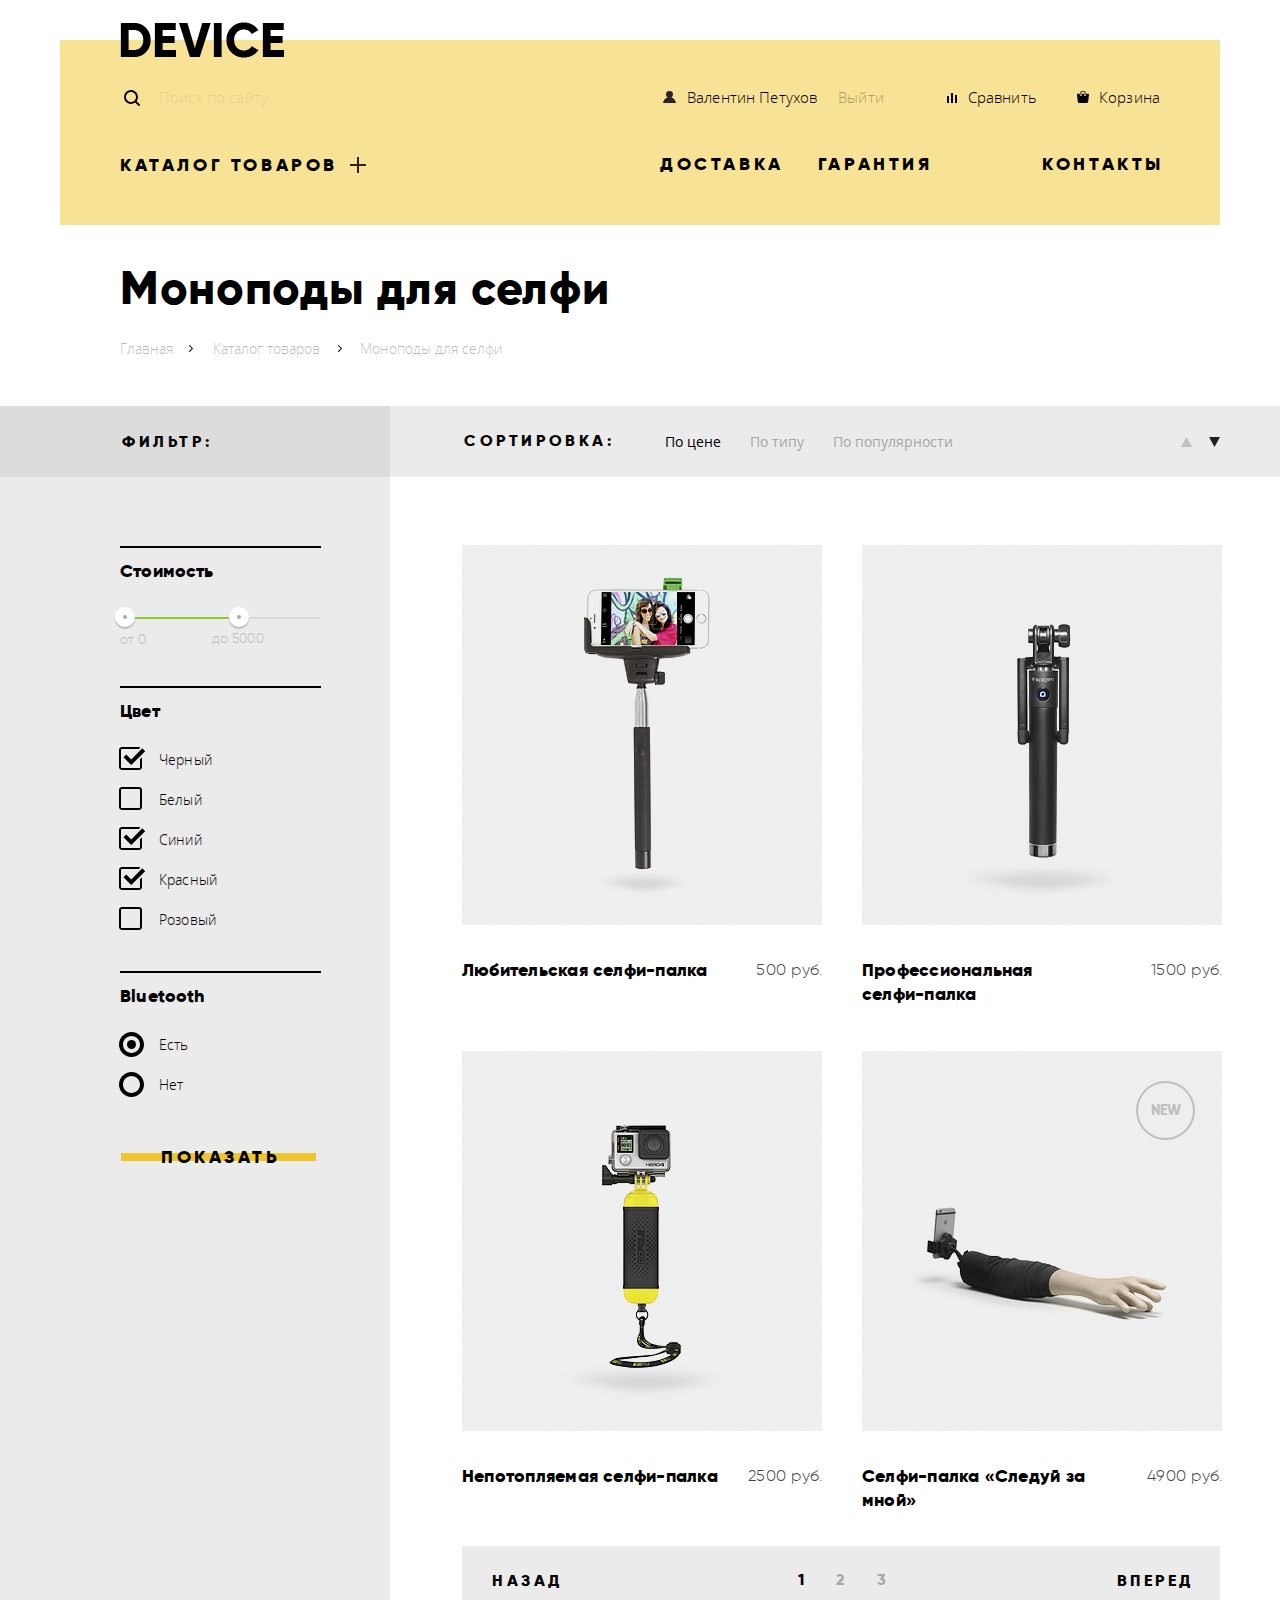
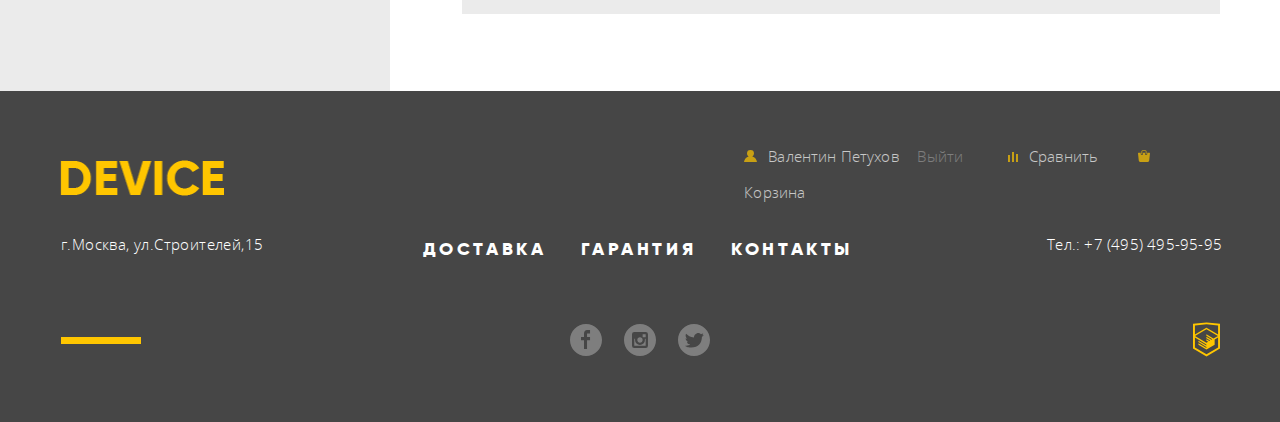
==== commit b298a83b: "подготовка к продакшену 5.0" ====
--- a/catalog.html
+++ b/catalog.html
@@ -3,7 +3,6 @@
 <head>
 	<meta charset="utf-8">
 	<link href="css/normalize.css" rel="stylesheet" type="text/css">
-	<link href="css/style.css" rel="stylesheet" type="text/css">
 	<link rel="stylesheet" type="text/css" href="css/style.min.css">
 	<title>catalog</title>
 </head>
--- a/css/style.min.css
+++ b/css/style.min.css
@@ -1 +1 @@
-@font-face {font-family: 'gilroy';src: url("../fonts/gilroyextrabold.woff2"),url("../fonts/gilroyextrabold.woff");font-weight: 800;font-style: normal;}@font-face {font-family: 'gilroy';src: url("../fonts/gilroylight.woff2"),url("../fonts/gilroylight.woff");font-weight: 300;font-style: normal;}@font-face {font-family: 'Open Sans';src: url("../fonts/opensans.woff2"),url("../fonts/opensans.woff");font-weight: 400;font-style: normal;}@font-face {font-family: 'Open Sans';src: url("../fonts/opensanslight.woff2"),url("../fonts/opensanslight.woff");font-weight: 300;font-style: normal;}body {min-width: 1160px;margin: 0;padding: 0;font-size: 15px;line-height: 30px;font-weight: 300;color: #000000;}.visually-hidden {position: absolute;clip: rect(0 0 0 0);width: 1px;height: 1px;margin: -1px;}/* общие элементы */.nav-list,.subnav-list,.product-items-section,.service-list,.partners-list,.transport-brands,.footer-nav-list,.breadcrumbs,.filter-list,.subject-sort,.direction-sort,.catalog-list,.paginator-list {list-style: none;padding: 0;margin: 0;}/* кнопка с желтой полоской по центру */a.promo-link {display: inline-block;vertical-align:center;text-align: center;padding:0 44px;letter-spacing: 3.7px;margin-right:auto;}.btn::before {content: "";position: absolute;top: 8px;left: 1px;height: 8px;right: 5px;background-color: #f0c52e;}.btn:hover::before,.btn:focus::before {height: 40px;top: -9px;}.btn:active {color: rgba(0, 0, 0, 0.3);}.btn-decor {position: relative;z-index: 3;}.btn {text-transform: uppercase;position: relative;font-family: gilroy, Impact, Charcoal, sans-serif;font-weight: 800;padding: 0;margin: 0;text-decoration: none;font-size: 18px;line-height: 24px;color: #000000;letter-spacing: 2.15px;background-color: transparent;border: none;border-radius: 0;}/* начинаю разметку хедераааааа */.logo img:hover {opacity: 0.6;}.logo img:active {opacity: 0.3;}.logo {margin:0;padding: 0;}/*юзер меню*/.main-header {width: 1160px;margin: 0 auto;margin-top: 22px;}.container {width: 1160px;margin: 0 auto;}.wrapper-header {background-color: #f8e296;display: -webkit-box;display: -ms-flexbox;display: flex;-ms-flex-wrap: wrap;flex-wrap: wrap;-webkit-box-orient: vertical;-webkit-box-direction: normal;-ms-flex-direction: column;flex-direction: column;padding-bottom: 60px;}.catalog .wrapper-header {padding-bottom: 45px;margin-bottom: 39px;}.logo {margin-bottom: -18px;margin-left: 60px;line-height: 0;}.user-menu {display: -webkit-box;display: -ms-flexbox;display: flex;-webkit-box-pack: justify;-ms-flex-pack: justify;justify-content: space-between;-webkit-box-align: center;-ms-flex-align: center;align-items: center;-ms-flex-wrap: wrap;flex-wrap: wrap;position: relative;margin-left: 60px;padding-right: 60px;margin-top: 32px;margin-bottom: 28px;}.main-nav {padding-left: 60px;padding-right: 60px;}.user-menu-search {-webkit-box-flex: 0;-ms-flex: none;flex: none;width: 496px;margin-right: 58px;}.login-btn img {position: relative;top:0px;right: 13px;}.compare-btn img {position: relative;top:0px;right: 11px;}.basket-btn img {position: relative;top:0px;right: 10px;}.user-menu-search img {position: absolute;display: block;width: 16px;height: 16px;left: 4px;top: 18px;}.basket-btn {margin-left: 50px;}.user-menu-block {margin-right: auto;margin-left: 0;}.log-out-btn {margin-left: 17px;opacity: 0.3}.login-btn {margin-right: auto;margin-left: 0;}.nav-list {display: -webkit-box;display: -ms-flexbox;display: flex;}.nav-item-link:first-child {-webkit-box-flex: 0;-ms-flex: none;flex: none;width: 500px;margin-right: 40px;}.nav-item-link:last-child {margin-left: auto;margin-right: -4px;}.nav-item-link:nth-child(2),.nav-item-link:nth-child(3) {margin-right: 34px;}.nav-button img {position: relative;right: -12px;top: 2px;}.user-menu input[type="search"],.user-menu a,form .search-btn {position: relative;font-family: "Open Sans", Arial, Helvetica, sans-serif;font-weight: 300;border: none;background-color: transparent;text-decoration: none;font-size: 15px;line-height: 30px;color: #000000;letter-spacing: 0.15px;}.user-menu input[type="search"] {opacity: 0.3;padding-bottom: 0;border:none;border-bottom: 2px solid transparent;padding-right: 0;padding-left: 39px;width: 355px;}.user-menu input[type="search"]:hover {opacity: 0.6;}.user-menu input[type="search"]:focus {opacity: 1;border-bottom: 2px solid black;outline: 0;padding-bottom: 0px;}.user-menu-search:focus-within input {border-color: black}form .search-btn {border: 2px solid transparent;padding: 8px 20px;opacity: 0;}.user-menu input[type="search"]:focus + .search-btn {border: 2px solid black;opacity: 1;}.user-menu-item:hover,.user-menu-item:focus {opacity: 0.6;}.user-menu-item:active {opacity: 0.3;}.user-menu-search {display: -webkit-box;display: -ms-flexbox;display: flex;}form .search-btn:hover,form .search-btn:focus {color: rgba(255, 255, 255, 1);background-color: #000000;}form .search-btn:active {color: rgba(255, 255, 255, 0.3);background-color: #000000;opacity: 1;}form .search-btn:active + .search-site {border-bottom: 2px solid black;}/* блок сетки промо */.list {display: -webkit-box;display: -ms-flexbox;display: flex;-ms-flex-wrap: wrap;flex-wrap: wrap;margin: 0;padding: 0;list-style: none;}.list li {position: relative;margin: 10px;width: 100px;height: 50px;background-color: yellow;}.list li::before {position: absolute;top: 0;right: 0;content: counter(li);counter-increment: li;font-size: 30px;line-height: 40px;color: #000;}.promo-slider-wrapper {position: relative;background-image: -webkit-linear-gradient(#f8e296 99px, transparent 60px);background-image: -o-linear-gradient(#f8e296 99px, transparent 60px);background-image: linear-gradient(#f8e296 99px, transparent 60px);}.image-slide-wrap {max-width: 526px;}.promo-slide:nth-child(3) img {margin-top: 64px;margin-left: 18px;}.promo-slide:nth-child(3) .wrapper-promo {position: relative;margin-left: 14px;}.promo-slide {-webkit-box-sizing: border-box;box-sizing: border-box;width: 100%;height: 490px;display: none;padding-left: 60px;padding-right: 60px;position: relative;margin-bottom: 90px;}.controls {position: absolute;right: 23px;bottom: 148px;display: -webkit-box;display: -ms-flexbox;display: flex;-webkit-box-pack: center;-ms-flex-pack: center;justify-content: center;}.control {position: absolute;opacity: 0;}.slider-controls {position: absolute;right: -40px;bottom: 168px;z-index: 100;width: 160px;height: 18px;text-align: center;font-size: 0;right: 40px;}.control-label {position: relative;margin-left: -1px;display: inline-block;vertical-align: center;text-align: center;width: 18px;height: 18px;padding: 8px;border-radius: 50%;cursor: pointer;}.control-label:focus {outline: rgb(229, 151, 0) auto 5px;outline-offset: -2px;}.control-label::after {content: "";position: absolute;left: 50%;bottom: 50%;-webkit-transform: translate(-50%, 50%);-ms-transform: translate(-50%, 50%);transform: translate(-50%, 50%);z-index: 1;width: 10px;height: 10px;border:1px solid black;border-radius: 50%;}#product-1:checked ~ .promo-slides .promo-slide:nth-child(1) {display: -webkit-box;display: -ms-flexbox;display: flex;}#product-2:checked ~ .promo-slides .promo-slide:nth-child(2) {display: -webkit-box;display: -ms-flexbox;display: flex;}#product-3:checked ~ .promo-slides .promo-slide:nth-child(3) {display: -webkit-box;display: -ms-flexbox;display: flex;}#product-1:checked ~ .slider-controls .slider-controls-item--1::before,#product-2:checked ~ .slider-controls .slider-controls-item--2::before,#product-3:checked ~ .slider-controls .slider-controls-item--3::before {content: "";position: absolute;left: 50%;top: 50%;z-index: 2;width: 3px;height: 3px;-webkit-transform: translate(-50%, -50%);-ms-transform: translate(-50%, -50%);transform: translate(-50%, -50%);background-color: inherit;border: 1px solid black;border-radius: 50%;}.promo-slide img {position: relative;left: -46px;top: -11px;display: block;margin: 0 auto;}.wrapper-promo {width: 500px;display: -webkit-box;display: -ms-flexbox;display: flex;-webkit-box-orient: vertical;-webkit-box-direction: normal;-ms-flex-direction: column;flex-direction: column;-ms-flex-item-align: start;align-items: flex-start;}.promo-lead {margin-top: 67px;margin-bottom: 20px;}.promo-desc {margin-top: 0px;margin-bottom: 0;}.wrapper-promo .btn {margin-top: 51px;}.info-table {margin-top: 57px;}.subnav-list {position: relative;bottom: 34px;left: 59px;display: -webkit-box;display: -ms-flexbox;display: flex;-ms-flex-wrap: wrap;flex-wrap: wrap;-webkit-box-align: center;-ms-flex-align: center;align-items: center;width: 680px;margin-top: 19px;text-transform: none;margin-left: 2px;padding-bottom: 3px;}.subnav-list li {width: 220px;margin: 0;z-index: 5;}.subnav-list li:nth-child(2),.subnav-list li:nth-child(5) {-webkit-box-sizing: border-box;box-sizing: border-box;padding-left: 19px}.subnav-list li:nth-child(5) {width: 420px}.subnav-wrap {opacity: 0;position: absolute;width: 1160px;left: -60px;margin: 0 auto;background-color: #f7e296;padding-top: 32px;z-index: 4;}.subnav-wrap:focus-within {opacity: 1;}.nav-button:hover + .subnav-wrap,.nav-button:focus + .subnav-wrap {opacity: 1;}.nav-button {position: relative;display: block;}.nav-button::before {content: "";position: absolute;top: 100%;right: 0;left: 0;height: 25px;background-color: rgba(255, 255, 255, 0);z-index: 5;}.subnav-wrap:hover {opacity: 1;}/*главное меню */.number1 {font-family: gilroy, Impact, Charcoal, sans-serif;font-weight: 800;position: absolute;right: 47px;top: -25px;text-decoration: none;font-size: 179px;line-height: 179.2px;color: #ffffff;letter-spacing: 0.36px;}.number1::before {content: "";width: 100px;height: 7px;background-color: #ffffff;position: absolute;right: 412px;top: 51px;}.nav-item-link {position: relative;}.nav-item-link a {position: relative;font-family: gilroy, Impact, Charcoal, sans-serif;font-weight: 800;text-decoration: none;font-size: 18px;line-height: 24px;color: #000000;letter-spacing: 3.6px;margin-top: 3px;}.subnav-item a {font-family: "Open Sans", Arial, Helvetica, sans-serif;font-weight: 300;text-decoration: none;font-size: 15px;line-height: 36px;color: #000000;letter-spacing: 0.15px;}.nav-item-link a:hover,.nav-item-link a:focus {color: rgba(0, 0, 0, 0.6);}.nav-item-link a:active {color: rgba(0, 0, 0, 0.3);}.nav-list > li {text-transform: uppercase;}/*владения хедера на этом моменте заканчиваются*//*начинается мейн контйнер*//*промо-слайд*/.promo-lead {font-family: gilroy, Impact, Charcoal, sans-serif;font-weight: 800;font-size: 47px;line-height: 56px;color: #000000;letter-spacing: 0.4px;position: relative;}.promo-desc {font-family: "Open Sans", Arial, Helvetica, sans-serif;font-weight: 300;font-size: 15px;line-height: 30px;color: #000000;letter-spacing: 0.15px;}.wrapper-promo .info-table {border-spacing: 0px;}.info-table th {font-family: "Open Sans", Arial, Helvetica, sans-serif;font-weight: 300;font-size: 13px;line-height: 34px;color: #464646;letter-spacing: 0.13px;text-align: left;margin-top: 10px;}.info-table td {font-family: gilroy, Impact, Charcoal, sans-serif;font-weight: 300;font-size: 36px;line-height: 48px;color: #000000;letter-spacing: 0.36px;}.info-table th:nth-child(1),.info-table td:nth-child(1) {width:158px}.promo-slide:nth-child(3) th:nth-child(1),.promo-slide:nth-child(3) td:nth-child(1) {width: 156px;}.promo-slide:nth-child(3) tr {width: 303px;display: block;}.info-table th:nth-child(2),.info-table td:nth-child(2) {width:137px}/*секция продуктов*/.product-sections {margin-bottom: 152px;}.product-items-section {display: -webkit-box;display: -ms-flexbox;display: flex;-webkit-box-pack: justify;-ms-flex-pack: justify;justify-content: space-between;}.product-item {width: 160px;}.product-item a {font-family: gilroy, Impact, Charcoal, sans-serif;font-weight: 800;font-size: 18px;text-decoration: none;line-height: 24px;color: #000000;letter-spacing: 0.18px;}.product-icon-wrapper img {margin: auto;}.product-icon-wrapper {display: -webkit-box;display: -ms-flexbox;display: flex;width: 160px;height: 160px;background-color: rgba(240, 197, 46, 0.5);margin-bottom: 35px;}.product-item span {display: block;}.monopod img {margin-top: 40px;position: relative;right: -2px;bottom: -1px;}.product-item:nth-child(3) img {position: relative;left: 5px;top: 2px;}.product-item:nth-child(4) img {position: relative;left: 2px;top: 2px;}.product-item:nth-child(5) img {position: relative;left: 4px;top: 1px;}.product-item:nth-child(6) img {position: relative;top: 4px;}.product-item:hover .product-icon-wrapper,a:focus .product-icon-wrapper {background-color: rgba(240, 197, 46, 1);}.product-item:active img,.product-item:active span {opacity: 0.3;}/*сервис*//*интерактив сервиса*/.active {display: block;}.service-list button {cursor: pointer;}.service-list-btn:active span,.service-list-btn.active span {display: block;background-color: black;color: #f7e184;}.service-list-btn button {width: 160px;letter-spacing: 3.7px;margin-bottom: 32px;outline: none;}.service-list-btn span {display: block;width: 154px;padding-right: 125px;padding-left: 5px;padding-top: 10px;padding-bottom: 7px;}.service-list-btn .btn::before{top:18px;}.service-list-btn .btn:hover::before{top:0px;}.service-list-btn .btn:focus::before{height: 40px;top: 0px;}/* стоп интерактив*/.service-list {width: 170px;-webkit-box-flex:0;-ms-flex:none;flex:none;margin: 0;position: relative;margin-right: 232px}.service-list::after{content: "";width: 7px;height: 319px;position: absolute;right: -116px;top: -86px;background-color: #000000}.service {background-color: #e5e5e5;background-image: -webkit-linear-gradient(#ffffff 27px, transparent 27px);background-image: -o-linear-gradient(#ffffff 27px, transparent 27px);background-image: linear-gradient(#ffffff 27px, transparent 27px);margin-bottom: 95px}.wrapper-service {display: -webkit-box;display: -ms-flexbox;display: flex;padding-bottom: 106px;}.wrapper-service ul {text-align: center;margin-top: 14px;}.service-slide {width: 760px;}.text-wrap {margin-right: 130px;}.text-wrap p {width: 435px;}.text-wrap h3 {margin: 0;margin-bottom: 31px;}.service-slide {display: none;}.service-slide.active {display: -webkit-box;display: -ms-flexbox;display: flex;}.service-list-btn {width: 160px;margin-top: -8px;}.service-list-btn:last-child {margin-bottom: 0px;}.service-slide h3 {font-family: gilroy, Impact, Charcoal, sans-serif;font-weight: 800;font-size: 47px;line-height: 48px;color: #000000;letter-spacing: 1.1px;}.service-slide img {position: relative;top: 13px;right: 2px;line-height: 0;}.service-slide p {font-family: "Open Sans", Arial, Helvetica, sans-serif;font-weight: 300;font-size: 15px;line-height: 30px;color: #464646;letter-spacing: 0.33px;}/* партнеры */.partners-list {display: -webkit-box;display: -ms-flexbox;display: flex;-webkit-box-pack: justify;-ms-flex-pack: justify;justify-content: space-between;margin-bottom: 134px;}.hidden-color {opacity: 0;position: absolute;}.partner-link:hover .hidden-color,.partner-link:focus .hidden-color {opacity: 1;}/*о нас, контакты*/.about-us {margin-right: 46px;padding-right: 75px;}.about-us h3::before,.contacts h3::before {content: "";display: block;position: absolute;width: 80px;height: 7px;top: -52px;left: 1px;background-color: #000000;}.wrapper {display: -webkit-box;display: -ms-flexbox;display: flex;margin-bottom:88px;}.about-us h3,.contacts h3 {margin: 0;position: relative;font-family: gilroy, Impact, Charcoal, sans-serif;font-weight: 800;font-size: 47px;line-height: 48px;color: #000000;letter-spacing: 0.21px;margin-bottom: 44px;}.about-us p,.contacts p {margin: 0;font-family: "Open Sans", Arial, Helvetica, sans-serif;font-weight: 300;font-size: 15px;line-height: 30px;color: #464646;letter-spacing: 0.12px;margin-bottom: 30px;}.contacts p {margin-bottom: 38px;}.wrapper-about-us p:nth-child(3) {letter-spacing: 0.1px;margin-bottom: 66px;}.map {margin-bottom: 68px;}.transport-brands-slide a::before {content: "";position: absolute;left: -35px;top: 6px;width: 4px;height: 4px;border:2px solid #e5e5e5;border-radius: 50%;}.transport-brands-slide a {position: relative;font-family: gilroy, Impact, Charcoal, sans-serif;font-weight: 800;font-size: 16px;line-height: 40px;color: #000000;letter-spacing: 0.21px;text-decoration: none;}.transport-brands {margin-left: 36px;margin-bottom: 62px;}.wrapper-about-us a.btn {display: block;width: 257px;text-align: center;letter-spacing: 4.5px;line-height: 24px;font-size: 17px;padding-left: 5px;}.wrapper-contacts a.btn {display: block;width: 257px;text-align: center;letter-spacing: 4.3px;line-height: 24px;font-size: 17px;padding-left: 4px;}/*кончился мейн контейнер*//*футер*/.user-menu-footer {display: inline-block;vertical-align: center;margin: 0;margin-top: -18px;}.user-menu-footer a {margin:0;}.user-menu-footer .login-btn {margin:0;margin-right: 40px;}.user-menu-footer .compare-btn {margin:0;margin-right: 37px;}.user-menu-footer .basket-btn {margin:0;margin-right: -2px;}.user-menu-item svg {margin-right: 10px;}.user-menu-item svg:nth-child(1) {margin-right: 11px;}.wrapper-footer {background-color: #464646;padding-top: 65px;}.catalog .wrapper-footer {margin-top: 0}.footer-row {display: -webkit-box;display: -ms-flexbox;display: flex;-webkit-box-align: center;-ms-flex-align: center;align-items: center;-ms-flex-item-align: center;align-self: center;margin-top: 0px;}.footer-row:nth-child(2) {margin-top: 25px;}.footer-row:nth-child(3) {margin-top: 57px;padding-bottom: 55px;}.footer-row:nth-child(2) .phone-link {letter-spacing: 0.2px;margin-right: -2px;margin-top: -12px;}.footer-row:nth-child(2) p.address {margin: 0;margin-top: -12px;letter-spacing: 0.4px;padding-left: 1px;}.footer-nav-list {display: -webkit-box;display: -ms-flexbox;display: flex;}.decor {position: relative;}.decor::before {content: "";position: absolute;top: -8px;left: 1px;width: 80px;height: 7px;background-color: #ffc600;}.footer-social {display: inline-block;vertical-align: center;margin-right: -8px;}.footer-social a {opacity: 0.3;margin-left: 19px;text-decoration: none;}.footer-social a:hover,.footer-social a:focus {opacity: 0.6;}.footer-social a:active {opacity: 0.1;}.footer-nav-list li {margin-right: 33px;text-transform: uppercase;}.decor {margin-right: auto;}.htmlacademy {margin-left: auto;}.htmlacademy:hover,.htmlacademy a:focus {opacity: 0.6;}.htmlacademy:active {opacity: 0.3;}.footer-nav {margin: auto;}.logo-footer {margin-right: auto;}.user-menu-footer a {font-family: "Open Sans", Arial, Helvetica, sans-serif;font-weight: 300;font-size: 15px;line-height: 36px;text-decoration: none;letter-spacing: 0.15px;color: #ffffff;}.address {font-family: "Open Sans", Arial, Helvetica, sans-serif;font-weight: 300;font-size: 15px;line-height: 30px;color: #ffffff;}.footer-nav-list a {font-family: gilroy, Impact, Charcoal, sans-serif;font-weight: 800;font-size: 18px;line-height: 24px;color: #ffffff;letter-spacing: 3.6px;text-decoration: none;}.footer-nav-list a:hover,.footer-nav-list a:focus {opacity: 0.6}.footer-nav-list a:active {opacity: 0.3}.phone-link {font-family: "Open Sans", Arial, Helvetica, sans-serif;font-weight: 300;font-size: 15px;line-height: 30px;color: #ffffff;text-decoration: none;}/*кончился футер*//*модалки*/.popup-map iframe {width: 100%;position: relative;z-index: 2;border: none;}.popup-map p {position: absolute;top: 0;left: 0;z-index: 1;margin: 0;}@-webkit-keyframes bounce {0% {margin-top: -2000px}70% {margin-top: 30px}90% {margin-top: -10px}100% {margin-top: 0}}@keyframes bounce {0% {margin-top: -2000px}70% {margin-top: 30px}90% {margin-top: -10px}100% {margin-top: 0}}@-webkit-keyframes shake {0%,100% {-webkit-transform: translateX(0);transform: translateX(0);}10%,30%,50%,70%,90% {-webkit-transform: translateX(-10px);transform: translateX(-10px);}20%,40%,60%,80% {-webkit-transform: translateX(10px);transform: translateX(10px);}}@keyframes shake {0%,100% {margin-left: 0}10%,30%,50%,70%,90% {margin-left: 10px}20%,40%,60%,80% {margin-left: -10px}}.popup-map {width: 960px;height: 559px;display: none;position: fixed;left: 50%;top: 50%;-webkit-transform: translate(-50%,-50%);-ms-transform: translate(-50%,-50%);transform: translate(-50%,-50%);margin: 0 auto;z-index: 100;-webkit-box-shadow: 0px 10px 20px 0px rgba(4, 6, 6, 0.2);box-shadow: 0px 10px 20px 0px rgba(4, 6, 6, 0.2);padding: 0;margin: 0;line-height: 0;}.container-modal .btn {margin-top: 40px;margin-bottom: 88px;display: block;width: 202px;letter-spacing: 4px;cursor: pointer;}.btn-wrapper {display: -webkit-box;display: -ms-flexbox;display: flex;margin-right: 20px;padding-top: 20px;}.popup-write-us-button {margin-top: 30px;}.popup-write-us {display: none;position: fixed;left: 50%;top: 50%;-webkit-transform: translate(-50%,-50%);-ms-transform: translate(-50%,-50%);transform: translate(-50%,-50%);width: 960px;margin: 0 auto;-webkit-box-shadow: 0px 10px 20px 0px rgba(4, 6, 6, 0.2);box-shadow: 0px 10px 20px 0px rgba(4, 6, 6, 0.2);padding-top: 54px;z-index: 100;background-color: #ffffff;}.modal-show {display: block;-webkit-animation: bounce 0.6s;animation: bounce 0.6s;}.modal-error {-webkit-animation: shake 0.6s;animation: shake 0.6s;}.container-modal {margin-left: 100px;margin-right: 100px;padding-top: 40px;-webkit-box-sizing: border-box;box-sizing: border-box;}.label-wrap {display: -webkit-box;display: -ms-flexbox;display: flex;-webkit-box-pack: justify;-ms-flex-pack: justify;justify-content: space-between;}.label-wrap-inner {display: -webkit-box;display: -ms-flexbox;display: flex;-webkit-box-orient: vertical;-webkit-box-direction: normal;-ms-flex-direction: column;flex-direction: column;}.modal-form label {font-family: gilroy, Impact, Charcoal, sans-serif;font-weight: 800;font-size: 18px;line-height: 24px;color: #000000;display: block;margin-bottom: 5px;letter-spacing: 0.2px;}.modal-form input[type="text"],.modal-form input[type="email"],textarea {font-family: "Open Sans", Arial, Helvetica, sans-serif;font-weight: 300;font-size: 14px;line-height: 18px;color: #464646;-webkit-box-sizing: border-box;box-sizing: border-box;border: none;background-color: #f2f2f2;}.modal-form input[type="text"],.modal-form input[type="email"] {width: 360px;height: 50px;padding: 18px 20px;margin-bottom: 35px;}textarea {height: 156px;width: 100%;padding: 18px 20px;}.modal-form input:hover {background-color: #eaeaea;}.modal-form input:focus {background-color: #ffffff;outline: 3px solid #f0c52e;}.modal-form input:invalid {background-color: #f6dada;}::-webkit-input-placeholder {color: rgba(70, 70, 70, 0.4);}::-moz-placeholder {color: rgba(70, 70, 70, 0.4);} /* Firefox 19+ */:-moz-placeholder {color: rgba(70, 70, 70, 0.4);} /* Firefox 18- */:-ms-input-placeholder {color: rgba(70, 70, 70, 0.4);}.modal-close {position: absolute;right: 22px;top: 22px;width: 57px;height: 56px;background: url(../img/modal-close.svg) no-repeat;border: none;-webkit-box-shadow: none;box-shadow: none;z-index: 100;cursor: pointer;}.close-map {right: 20px}/*Стилизация каталога*//*каталог мейн контейнер*/.container-catalog {width: 1160px;margin: 0 auto;display: -webkit-box;display: -ms-flexbox;display: flex;}.catalog-row .container-catalog {display: -webkit-box;display: -ms-flexbox;display: flex;}.breadcrumbs {display: -webkit-box;display: -ms-flexbox;display: flex;}.breadcrumbs li {position: relative;margin-right: 40px;}.breadcrumbs li:not(:last-child):after {content: "";position: absolute;right: -20px;top: 8px;display: block;width: 4px;height: 7px;background: url("../img/nav-arrow.svg") no-repeat 100% 100%;}.breadcrumbs li:nth-child(2):after {right: -22px}.wrapper-title {margin: 0 auto;}.wrapper-title {margin-left: 60px;}.page-title {font-family: gilroy, Impact, Charcoal, sans-serif;font-weight: 800;font-size: 47px;line-height: 48px;color: #000000;letter-spacing: 0.7px;margin: 0;margin-bottom: 25px;}.breadcrumbs,.breadcrumbs a {font-family: "Open Sans", Arial, Helvetica, sans-serif;font-weight: 300;font-size: 14px;line-height: 24px;color: rgba(0, 0, 0, 0.3);text-decoration: none;margin-bottom: 45px;}.breadcrumbs a:hover,.breadcrumbs a:focus {color: rgba(0, 0, 0, 0.6)}.breadcrumbs a:active {color: rgba(0, 0, 0, 0.1)}/*фильтры*/.range-controls {position: relative;margin-bottom: 36px;}.range-controls .scale {height: 2px;background: #dbdbdb;}.range-controls .bar {width: 55%;height: 2px;background: #91c92f;}.range-toggle {position: absolute;top: -9px;width: 4px;height: 4px;background: #ababab;border: 8px solid #ffffff;border-radius: 50%;-webkit-box-shadow: 0 2px 1px 0 rgba(0, 1, 1, 0.2);box-shadow: 0 2px 1px 0 rgba(0, 1, 1, 0.2);cursor: pointer;}.range-toggle:hover,.range-toggle:focus {width: 5px;height: 5px;}.range-toggle-min {position:absolute;left: -1px;top: -10px;}.range-coast-min,.range-coast-max {display: block;width: 55px;position: absolute;left: -5px;font-family: gilroy, Impact, Charcoal, sans-serif;font-weight: 300;font-size: 13px;letter-spacing: 0.3px;line-height: 24px;color: #000000;opacity: 0.2;}.range-coast-min {left:-3px;top: 13px}.range-coast-max {left:-25px;top: 12px}.range-toggle-max {left: 55%;top: -10px;}.filter-item:nth-child(2) {margin-left: -4px;}.filter-item .filter-list {padding-left: 39px;margin-top: 17px;position: relative;}.filter-list label {position: relative;}.check-filter::before {content: "";display: block;position: absolute;width: 27px;height: 23px;background-image: url("../img/checkbox-off.svg");background-repeat:no-repeat;left: -40px;top:-3px;}.check-filter:hover::before,.check-filter:focus::before {opacity: 0.6}.check-filter:active::before {opacity: 1;background-image: url("../img/checkbox-on.svg");}.checkbox-filter:checked + .check-filter::before {background-image: url("../img/checkbox-on.svg");}.checkbox-filter:checked + .check-filter:hover::before {opacity: 0.6;}.checkbox-filter:checked + .check-filter:active::before {opacity: 1;background-image: url("../img/checkbox-off.svg");}.radio-filter::before {content: "";display: block;position: absolute;width: 27px;height: 25px;background-image: url("../img/radio-off.svg");background-repeat:no-repeat;left: -40px;top:-3px;}.radio-filter:hover::before,.radio-filter:focus::before {opacity: 0.6;}.radio-filter:active::before {opacity: 1;background-image: url("../img/radio-on.svg");}.radio-input:checked + .radio-filter::before {background-image: url("../img/radio-on.svg");}.radio-input:checked + .radio-filter:hover::before {opacity: 0.6}.radio-input:checked + .radio-filter:active::before {opacity: 1;background-image: url("../img/radio-off.svg");}.filter-form .btn {display: inline;width: 100%;letter-spacing: 3.5px;margin-top: 9px;cursor: pointer;}.subject-sort {display: -webkit-box;display: -ms-flexbox;display: flex;-webkit-box-align: center;-ms-flex-align: center;align-items: center;margin-left: 50px;}.subject-sort li {margin-right: 29px;}.direction-sort {display: -webkit-box;display: -ms-flexbox;display: flex;-ms-flex-item-align: center;align-self: center;margin-left: auto;}.direction-sort li {margin-left: 17px;}.aside-col {box-sizing: border-box;-webkit-box-flex: 0;-ms-flex: none;flex: none;width: 330px;padding-left: 60px;padding-top: 8px;padding-bottom: 6px;background-color: #dcdcdc;}.container-catalog .wrapper-sorts {background-color: #ebebeb;}.catalog-row .aside-col {background-color: #ebebeb;}.sorting-row {background-image: -webkit-gradient(linear, left top, right top, from(#dcdcdc), color-stop(50%, #dcdcdc), color-stop(50%, #ebebeb), to(#ebebeb));background-image: -webkit-linear-gradient(left, #dcdcdc 0%, #dcdcdc 50%, #ebebeb 50%, #ebebeb 100%);background-image: -o-linear-gradient(left, #dcdcdc 0%, #dcdcdc 50%, #ebebeb 50%, #ebebeb 100%);background-image: linear-gradient(to right, #dcdcdc 0%, #dcdcdc 50%, #ebebeb 50%, #ebebeb 100%);}.catalog-row {background-image: -webkit-gradient(linear, left top, right top, from(#ebebeb), color-stop(50%, #ebebeb), color-stop(50%, transparent), to(transparent));background-image: -webkit-linear-gradient(left, #ebebeb 0%, #ebebeb 50%, transparent 50%, transparent 100%);background-image: -o-linear-gradient(left, #ebebeb 0%, #ebebeb 50%, transparent 50%, transparent 100%);background-image: linear-gradient(to right, #ebebeb 0%, #ebebeb 50%, transparent 50%, transparent 100%);}.main-col{box-sizing: border-box;-webkit-box-flex: 0;-ms-flex: none;flex: none;width: 830px;padding-left: 72px;background-color: #ffffff;padding-bottom: 77px;}.catalog-list {display: -webkit-box;display: -ms-flexbox;display: flex;width: 760px;-ms-flex-wrap: wrap;flex-wrap: wrap;margin-top: 68px;}.catalog-item-inner {display: -webkit-box;display: -ms-flexbox;display: flex;-webkit-box-pack: justify;-ms-flex-pack: justify;justify-content: space-between;margin-top: 33px;}.catalog-item-inner h3,.catalog-item-inner span {margin: 0;padding: 0;line-height: 0;}.catalog-item-inner span {letter-spacing: 0.5px;}.catalog-item .actions {position: absolute;top: 0;left: 0;background-color:rgba(255,255,255,0.7);z-index:10;width: 360px;text-align: center;height: 380px;padding-right: 0;display: -webkit-box;display: -ms-flexbox;display: flex;-webkit-box-orient: vertical;-webkit-box-direction: normal;-ms-flex-direction: column;flex-direction: column;display: none;}.actions a:nth-child(1) {letter-spacing: 3.4px;}.actions a:nth-child(2) {letter-spacing: 0.2px;margin-top: 13px;opacity: 0.5;}.actions a:hover:nth-child(2) {opacity: 1;}.actions a:active:nth-child(2) {opacity: 0.2;}.actions .catalog-item-order {width: 200px;}.actions .catalog-item-order {margin: 0 auto;margin-top: 50%;}.catalog-item:hover .actions {display: -webkit-box;display: -ms-flexbox;display: flex;}.catalog-list li:nth-child(even) {margin-right: 0;}.catalog-container {display: -webkit-box;display: -ms-flexbox;display: flex;margin-left: 60px;}.wrapper-sorts {display: -webkit-box;display: -ms-flexbox;display: flex;width: 70%;padding-left: 72px;}.filter-item {border: none;margin: 0;padding: 0;margin-bottom: 31px;}.filter-item:first-child {;margin-top: 61px;margin-bottom: 34px}.aside-col form {width: 201px;}.subject-sort-item a {opacity: 0.3;}.subject-sort-item:hover a,.subject-sort-item:focus a {opacity: 0.6;}.subject-sort-item:active a {opacity: 1;}.filter-block {font-family: gilroy, Impact, Charcoal, sans-serif;font-weight: 800;font-size: 16px;line-height: 24px;color: #000000;letter-spacing: 3.6px;text-transform: uppercase;padding-left: 2px;margin: 0;padding-top: 23px;}.aside-col .filter-block {padding: 0;margin: 0;padding-top: 16px;padding-left: 2px;padding-bottom: 17px;}.filter-item legend {display: block;width: 100%;font-family: gilroy, Impact, Charcoal, sans-serif;font-weight: 800;font-size: 18px;line-height: 24px;color: #000000;letter-spacing: 0.18px;border-top: 2px solid #000000;padding-top: 11px;}.filter-option label {font-family: "Open Sans", Arial, Helvetica, sans-serif;font-weight: 300;font-size: 14px;line-height: 40px;color: #000000;letter-spacing: 0.14px;cursor: pointer;}.subject-sort-item a {font-family: "Open Sans", Arial, Helvetica, sans-serif;font-weight: 400;font-size: 14px;line-height: 18px;color: #000000;text-decoration: none;}.direction-sort-item a {opacity: 0.2;}.subject-sort-item .active,.direction-sort-item .active {opacity: 1;}.subject-sort-item:hover .active,.subject-sort-item:focus .active,.direction-sort-item:hover a,.direction-sort-item:focus a {opacity: 0.4;}.subject-sort-item:active .active,.direction-sort-item:active a {opacity: 1;}/*блок с карточками товаров включая пагинатор*/.catalog-item {width: 360px;position: relative;margin-right: 40px;margin-bottom: 45px;}.catalog-item a {width: 100%;display: block;}.catalog-item img {display: block;width: 100%;}.label-new {position: absolute;}.wrapper-paginator {margin-top: -11px;}.label-new {font-family: gilroy, Impact, Charcoal, sans-serif;font-weight: 800;font-size: 14px;line-height: 24px;opacity: 1;text-transform: uppercase;width: 55px;height: 55px;border-radius: 50%;text-transform: uppercase;background: #eeeeee;position: absolute;right: 29px;top: 32px;-webkit-box-shadow:0px 0px 0px 2px #bfbfbf;box-shadow:0px 0px 0px 2px #bfbfbf;}.label-new span {color: #bfbfbf;position: absolute;top: 50%;left: 50%;-webkit-transform: translate(-50%,-50%);-ms-transform: translate(-50%,-50%);transform: translate(-50%,-50%);}.catalog-item-inner a {display: -webkit-box;display: -ms-flexbox;display: flex;-ms-flex-wrap: wrap;flex-wrap: wrap;max-width: 250px;font-family: gilroy, Impact, Charcoal, sans-serif;font-weight: 800;font-size: 18px;line-height: 24px;color: #000000;text-decoration: none;letter-spacing: 0.23px;max-width: 230px;}.catalog-item:nth-child(3) h3 {max-width: 260px;white-space: nowrap;}.catalog-item:nth-child(1) h3 {width: 100%;white-space: nowrap;}.catalog-item-inner span {font-family: "Open Sans", Arial, Helvetica, sans-serif;font-weight: 300;font-size: 16px;line-height: 24px;color: #464646;white-space: nowrap;}/* стиль для карточки при наведении */.catalog-item-compare {font-family: "Open Sans", Arial, Helvetica, sans-serif;font-weight: 300;font-size: 13px;line-height: 36px;color: #464646;letter-spacing: 0.13px;text-decoration: none;}/*пагинатор*/.paginator-box {display: -webkit-box;display: -ms-flexbox;display: flex;max-width: 760px;-webkit-box-pack: justify;-ms-flex-pack: justify;justify-content: space-between;background-color: #ebebeb;-webkit-box-align: center;-ms-flex-align: center;align-items: center;-webkit-box-sizing: border-box;box-sizing: border-box;max-height: 70px;}.paginator-list {display: -webkit-box;display: -ms-flexbox;display: flex;-webkit-box-pack: justify;-ms-flex-pack: justify;justify-content: space-between;}.paginator-item {padding-right: 31px;}.button-forward {position: relative;}.button-forward a {display: block;font-family: gilroy, Impact, Charcoal, sans-serif;font-weight: 800;font-size: 16px;line-height: 24px;color: #000000;letter-spacing: 3.5px;text-decoration: none;text-transform: uppercase;text-align: center;padding: 23px 30px 21px 30px;}.button-forward a:hover,.button-forward a:focus {background-color: #d8d8d8;}.button-forward a:active {background-color: #d8d8d8;color: rgba(0, 0, 0, 0.3);}.button-back a {display: block;font-family: gilroy, Impact, Charcoal, sans-serif;font-weight: 800;font-size: 16px;line-height: 24px;color: #000000;margin-right: -4px;letter-spacing: 3.5px;text-decoration: none;text-transform: uppercase;text-align: center;padding: 23px 30px 21px 30px;}.button-back a:hover,.button-back a:focus {background-color: #d8d8d8;}.button-back a:active {background-color: #d8d8d8;color: rgba(0, 0, 0, 0.3);}.paginator-list {margin-left: 37px;}.paginator-list,.paginator-list a {font-family: gilroy, Impact, Charcoal, sans-serif;font-weight: 800;font-size: 16px;line-height: 24px;color: rgba(0, 0, 0, 0.3);letter-spacing: 0.91px;text-decoration: none;}.paginator-item a:hover,.paginator-item a:focus {font-family: gilroy, Impact, Charcoal, sans-serif;font-weight: 800;font-size: 16px;line-height: 24px;color: rgba(0, 0, 0, 0.6);letter-spacing: 0.91px;text-decoration: none;}.paginator-item a:active {font-family: gilroy, Impact, Charcoal, sans-serif;font-weight: 800;font-size: 16px;line-height: 24px;color: rgba(0, 0, 0, 1);letter-spacing: 0.91px;text-decoration: none;}.pagination-item-current {color: rgba(0, 0, 0, 1);}/* футер */.catalog-footer .basket-btn {margin-left: 36px;}.catalog-footer .log-name {margin-right: 15px;}.catalog-footer-nav li {margin-right: 35px;}.catalog-footer .logo-footer {margin-right: auto;}.catalog-footer .log-out-btn {margin:0;margin-right: 41px;opacity: 0.3}.catalog-compare-btn {margin-right: 15px;}.catalog-footer-social {margin-left: 37px;}.catalog-footer-social a {margin: 0;opacity: 0.3;}.catalog-footer-social img {margin-right: 18px;}.catalog-footer-social a:nth-child(2),.catalog-footer-social a:nth-child(1) {margin: 0;}.user-menu-footer a {opacity: 0.7;}.user-menu-footer a:hover,.user-menu-footer a:focus {opacity: 1;}.user-menu-footer a:active {opacity: 0.3;}+@font-face {font-family: 'gilroy';src: url("../fonts/gilroyextrabold.woff2"),url("../fonts/gilroyextrabold.woff");font-weight: 800;font-style: normal;}@font-face {font-family: 'gilroy';src: url("../fonts/gilroylight.woff2"),url("../fonts/gilroylight.woff");font-weight: 300;font-style: normal;}@font-face {font-family: 'Open Sans';src: url("../fonts/opensans.woff2"),url("../fonts/opensans.woff");font-weight: 400;font-style: normal;}@font-face {font-family: 'Open Sans';src: url("../fonts/opensanslight.woff2"),url("../fonts/opensanslight.woff");font-weight: 300;font-style: normal;}body {min-width: 1160px;margin: 0;padding: 0;font-size: 15px;line-height: 30px;font-weight: 300;color: #000000;}.visually-hidden {position: absolute;clip: rect(0 0 0 0);width: 1px;height: 1px;margin: -1px;}/* общие элементы */.nav-list,.subnav-list,.product-items-section,.service-list,.partners-list,.transport-brands,.footer-nav-list,.breadcrumbs,.filter-list,.subject-sort,.direction-sort,.catalog-list,.paginator-list {list-style: none;padding: 0;margin: 0;}/* кнопка с желтой полоской по центру */a.promo-link {display: inline-block;vertical-align: middle;text-align: center;padding:0 44px;letter-spacing: 3.7px;margin-right:auto;}.btn::before {content: "";position: absolute;top: 8px;left: 1px;height: 8px;right: 5px;background-color: #f0c52e;}.btn:hover::before,.btn:focus::before {height: 40px;top: -9px;}.btn:active {color: rgba(0, 0, 0, 0.3);}.btn-decor {position: relative;z-index: 3;}.btn {text-transform: uppercase;position: relative;font-family: gilroy, Arial, Helvetica, sans-serif;font-weight: 800;padding: 0;margin: 0;text-decoration: none;font-size: 18px;line-height: 24px;color: #000000;letter-spacing: 2.15px;background-color: transparent;border: none;border-radius: 0;}/* начинаю разметку хедераааааа */.logo img:hover {opacity: 0.6;}.logo img:active {opacity: 0.3;}.logo {margin:0;padding: 0;}/*юзер меню*/.main-header {width: 1160px;margin: 0 auto;margin-top: 22px;}.container {width: 1160px;margin: 0 auto;}.wrapper-header {background-color: #f8e296;display: -webkit-box;display: -ms-flexbox;display: flex;-ms-flex-wrap: wrap;flex-wrap: wrap;-webkit-box-orient: vertical;-webkit-box-direction: normal;-ms-flex-direction: column;flex-direction: column;padding-bottom: 60px;}.catalog .wrapper-header {padding-bottom: 45px;margin-bottom: 39px;}.logo {margin-bottom: -18px;margin-left: 60px;line-height: 0;}.user-menu {display: -webkit-box;display: -ms-flexbox;display: flex;-webkit-box-pack: justify;-ms-flex-pack: justify;justify-content: space-between;-webkit-box-align: center;-ms-flex-align: center;align-items: center;-ms-flex-wrap: wrap;flex-wrap: wrap;position: relative;margin-left: 60px;padding-right: 60px;margin-top: 32px;margin-bottom: 28px;}.main-nav {padding-left: 60px;padding-right: 60px;}.user-menu-search {-webkit-box-flex: 0;-ms-flex: none;flex: none;width: 496px;margin-right: 58px;}.login-btn img {position: relative;top:0px;right: 13px;}.compare-btn img {position: relative;top:0px;right: 11px;}.basket-btn img {position: relative;top:0px;right: 10px;}.user-menu-search img {position: absolute;display: block;width: 16px;height: 16px;left: 4px;top: 18px;}.basket-btn {margin-left: 50px;}.user-menu-block {margin-right: auto;margin-left: 0;}.log-out-btn {margin-left: 17px;opacity: 0.3}.login-btn {margin-right: auto;margin-left: 0;}.nav-list {display: -webkit-box;display: -ms-flexbox;display: flex;}.nav-item-link:first-child {-webkit-box-flex: 0;-ms-flex: none;flex: none;width: 500px;margin-right: 40px;}.nav-item-link:last-child {margin-left: auto;margin-right: -4px;}.nav-item-link:nth-child(2),.nav-item-link:nth-child(3) {margin-right: 34px;}.nav-button img {position: relative;right: -12px;top: 2px;}.user-menu input[type="search"],.user-menu a,form .search-btn {position: relative;font-family: "Open Sans", Arial, Helvetica, sans-serif;font-weight: 300;border: none;background-color: transparent;text-decoration: none;font-size: 15px;line-height: 30px;color: #000000;letter-spacing: 0.15px;}.user-menu input[type="search"] {opacity: 0.3;padding-bottom: 0;border:none;border-bottom: 2px solid transparent;padding-right: 0;padding-left: 39px;width: 355px;}.user-menu input[type="search"]:hover {opacity: 0.6;}.user-menu input[type="search"]:focus {opacity: 1;border-bottom: 2px solid black;outline: 0;padding-bottom: 0px;}.user-menu-search:focus-within input {border-color: black}form .search-btn {border: 2px solid transparent;padding: 8px 20px;opacity: 0;}.user-menu input[type="search"]:focus + .search-btn {border: 2px solid black;opacity: 1;}.user-menu-item:hover,.user-menu-item:focus {opacity: 0.6;}.user-menu-item:active {opacity: 0.3;}.user-menu-search {display: -webkit-box;display: -ms-flexbox;display: flex;}form .search-btn:hover,form .search-btn:focus {color: rgba(255, 255, 255, 1);background-color: #000000;}form .search-btn:active {color: rgba(255, 255, 255, 0.3);background-color: #000000;opacity: 1;}form .search-btn:active + .search-site {border-bottom: 2px solid black;}/* блок сетки промо */.list {display: -webkit-box;display: -ms-flexbox;display: flex;-ms-flex-wrap: wrap;flex-wrap: wrap;margin: 0;padding: 0;list-style: none;}.list li {position: relative;margin: 10px;width: 100px;height: 50px;background-color: yellow;}.list li::before {position: absolute;top: 0;right: 0;content: counter(li);counter-increment: li;font-size: 30px;line-height: 40px;color: #000;}.promo-slider-wrapper {position: relative;background-image: -webkit-linear-gradient(#f8e296 99px, transparent 60px);background-image: -o-linear-gradient(#f8e296 99px, transparent 60px);background-image: linear-gradient(#f8e296 99px, transparent 60px);}.image-slide-wrap {max-width: 526px;}.promo-slide:nth-child(3) img {margin-top: 64px;margin-left: 18px;}.promo-slide:nth-child(3) .wrapper-promo {position: relative;margin-left: 14px;}.promo-slide {-webkit-box-sizing: border-box;box-sizing: border-box;width: 100%;height: 490px;display: none;padding-left: 60px;padding-right: 60px;position: relative;margin-bottom: 90px;}.controls {position: absolute;right: 23px;bottom: 148px;display: -webkit-box;display: -ms-flexbox;display: flex;-webkit-box-pack: center;-ms-flex-pack: center;justify-content: center;}.control {position: absolute;opacity: 0;}.slider-controls {position: absolute;right: -40px;bottom: 168px;z-index: 100;width: 160px;height: 18px;text-align: center;font-size: 0;right: 40px;}.control-label {position: relative;margin-left: -1px;display: inline-block;vertical-align: middle;text-align: center;width: 18px;height: 18px;padding: 8px;border-radius: 50%;cursor: pointer;}.control-label:focus {outline: rgb(229, 151, 0) auto 5px;outline-offset: -2px;}.control-label::after {content: "";position: absolute;left: 50%;bottom: 50%;-webkit-transform: translate(-50%, 50%);-ms-transform: translate(-50%, 50%);transform: translate(-50%, 50%);z-index: 1;width: 10px;height: 10px;border:1px solid black;border-radius: 50%;}#product-1:checked ~ .promo-slides .promo-slide:nth-child(1) {display: -webkit-box;display: -ms-flexbox;display: flex;}.slider-controls-item--2:focus + .promo-slides .promo-slide:nth-child(2),#product-2:checked ~ .promo-slides .promo-slide:nth-child(2) {display: -webkit-box;display: -ms-flexbox;display: flex;}#product-3:checked ~ .promo-slides .promo-slide:nth-child(3) {display: -webkit-box;display: -ms-flexbox;display: flex;}#product-1:checked ~ .slider-controls .slider-controls-item--1::before,#product-2:checked ~ .slider-controls .slider-controls-item--2::before,#product-3:checked ~ .slider-controls .slider-controls-item--3::before {content: "";position: absolute;left: 50%;top: 50%;z-index: 2;width: 3px;height: 3px;-webkit-transform: translate(-50%, -50%);-ms-transform: translate(-50%, -50%);transform: translate(-50%, -50%);background-color: inherit;border: 1px solid black;border-radius: 50%;}.promo-slide img {position: relative;left: -46px;top: -11px;display: block;margin: 0 auto;}.wrapper-promo {width: 500px;display: -webkit-box;display: -ms-flexbox;display: flex;-webkit-box-orient: vertical;-webkit-box-direction: normal;-ms-flex-direction: column;flex-direction: column;-ms-flex-item-align: start;align-items: flex-start;}.promo-lead {margin-top: 67px;margin-bottom: 20px;}.promo-desc {margin-top: 0px;margin-bottom: 0;}.wrapper-promo .btn {margin-top: 51px;}.info-table {margin-top: 57px;}.subnav-list {position: relative;bottom: 34px;left: 59px;display: -webkit-box;display: -ms-flexbox;display: flex;-ms-flex-wrap: wrap;flex-wrap: wrap;-webkit-box-align: center;-ms-flex-align: center;align-items: center;width: 680px;margin-top: 19px;text-transform: none;margin-left: 2px;padding-bottom: 3px;}.subnav-list li {width: 220px;margin: 0;z-index: 5;}.subnav-list li:nth-child(2),.subnav-list li:nth-child(5) {-webkit-box-sizing: border-box;box-sizing: border-box;padding-left: 19px}.subnav-list li:nth-child(5) {width: 420px}.subnav-wrap {opacity: 0;position: absolute;width: 1160px;left: -60px;margin: 0 auto;background-color: #f7e296;padding-top: 32px;z-index: 4;}.subnav-wrap:focus-within {opacity: 1;}.nav-button:hover + .subnav-wrap,.nav-button:focus + .subnav-wrap {opacity: 1;}.nav-button {position: relative;display: block;}.nav-button::before {content: "";position: absolute;top: 100%;right: 0;left: 0;height: 25px;background-color: rgba(255, 255, 255, 0);z-index: 5;}.subnav-wrap:hover {opacity: 1;}/*главное меню */.number1 {font-family: gilroy, Arial, Helvetica, sans-serif;font-weight: 800;position: absolute;right: 47px;top: -25px;text-decoration: none;font-size: 179px;line-height: 179.2px;color: #ffffff;letter-spacing: 0.36px;}.number1::before {content: "";width: 100px;height: 7px;background-color: #ffffff;position: absolute;right: 412px;top: 51px;}.nav-item-link {position: relative;}.nav-item-link a {position: relative;font-family: gilroy, Arial, Helvetica, sans-serif;font-weight: 800;text-decoration: none;font-size: 18px;line-height: 24px;color: #000000;letter-spacing: 3.6px;margin-top: 3px;}.subnav-item a {font-family: "Open Sans", Arial, Helvetica, sans-serif;font-weight: 300;text-decoration: none;font-size: 15px;line-height: 36px;color: #000000;letter-spacing: 0.15px;}.nav-item-link a:hover,.nav-item-link a:focus {color: rgba(0, 0, 0, 0.6);}.nav-item-link a:active {color: rgba(0, 0, 0, 0.3);}.nav-list > li {text-transform: uppercase;}/*владения хедера на этом моменте заканчиваются*//*начинается мейн контйнер*//*промо-слайд*/.promo-lead {font-family: gilroy, Arial, Helvetica, sans-serif;font-weight: 800;font-size: 47px;line-height: 56px;color: #000000;letter-spacing: 0.4px;position: relative;}.promo-desc {font-family: "Open Sans", Arial, Helvetica, sans-serif;font-weight: 300;font-size: 15px;line-height: 30px;color: #000000;letter-spacing: 0.15px;}.wrapper-promo .info-table {border-spacing: 0px;}.info-table th {font-family: "Open Sans", Arial, Helvetica, sans-serif;font-weight: 300;font-size: 13px;line-height: 34px;color: #464646;letter-spacing: 0.13px;text-align: left;margin-top: 10px;}.info-table td {font-family: gilroy, Arial, Helvetica, sans-serif;font-weight: 300;font-size: 36px;line-height: 48px;color: #000000;letter-spacing: 0.36px;}.info-table th:nth-child(1),.info-table td:nth-child(1) {width:158px}.promo-slide:nth-child(3) th:nth-child(1),.promo-slide:nth-child(3) td:nth-child(1) {width: 156px;}.promo-slide:nth-child(3) tr {width: 303px;display: block;}.info-table th:nth-child(2),.info-table td:nth-child(2) {width:137px}/*секция продуктов*/.product-sections {margin-bottom: 152px;}.product-items-section {display: -webkit-box;display: -ms-flexbox;display: flex;-webkit-box-pack: justify;-ms-flex-pack: justify;justify-content: space-between;}.product-item {width: 160px;}.product-item a {font-family: gilroy, Arial, Helvetica, sans-serif;font-weight: 800;font-size: 18px;text-decoration: none;line-height: 24px;color: #000000;letter-spacing: 0.18px;}.product-icon-wrapper img {margin: auto;}.product-icon-wrapper {display: -webkit-box;display: -ms-flexbox;display: flex;width: 160px;height: 160px;background-color: rgba(240, 197, 46, 0.5);margin-bottom: 35px;}.product-item span {display: block;}.monopod img {margin-top: 40px;position: relative;right: -2px;bottom: -1px;}.product-item:nth-child(3) img {position: relative;left: 5px;top: 2px;}.product-item:nth-child(4) img {position: relative;left: 2px;top: 2px;}.product-item:nth-child(5) img {position: relative;left: 4px;top: 1px;}.product-item:nth-child(6) img {position: relative;top: 4px;}.product-item:hover .product-icon-wrapper,a:focus .product-icon-wrapper {background-color: rgba(240, 197, 46, 1);}.product-item:active img,.product-item:active span {opacity: 0.3;}/*сервис*//*интерактив сервиса*/.active {display: block;}.service-list button {cursor: pointer;}.service-list-btn:active span,.service-list-btn.active span {display: block;background-color: black;color: #f7e184;}.service-list-btn button {width: 160px;letter-spacing: 3.7px;margin-bottom: 32px;outline: none;}.service-list-btn span {display: block;width: 154px;padding-right: 125px;padding-left: 5px;padding-top: 10px;padding-bottom: 7px;}.service-list-btn .btn::before{top:18px;}.service-list-btn .btn:hover::before{top:0px;}.service-list-btn .btn:focus::before{height: 40px;top: 0px;}/* стоп интерактив*/.service-list {width: 170px;-webkit-box-flex:0;-ms-flex:none;flex:none;margin: 0;position: relative;margin-right: 232px}.service-list::after{content: "";width: 7px;height: 319px;position: absolute;right: -116px;top: -86px;background-color: #000000}.service {background-color: #e5e5e5;background-image: -webkit-linear-gradient(#ffffff 27px, transparent 27px);background-image: -o-linear-gradient(#ffffff 27px, transparent 27px);background-image: linear-gradient(#ffffff 27px, transparent 27px);margin-bottom: 95px}.wrapper-service {display: -webkit-box;display: -ms-flexbox;display: flex;padding-bottom: 106px;}.wrapper-service ul {text-align: center;margin-top: 14px;}.service-slide {width: 760px;}.text-wrap {margin-right: 130px;}.text-wrap p {width: 435px;}.text-wrap h3 {margin: 0;margin-bottom: 31px;}.service-slide {display: none;}.service-slide.active {display: -webkit-box;display: -ms-flexbox;display: flex;}.service-list-btn {width: 160px;margin-top: -8px;}.service-list-btn:last-child {margin-bottom: 0px;}.service-slide h3 {font-family: gilroy, Arial, Helvetica, sans-serif;font-weight: 800;font-size: 47px;line-height: 48px;color: #000000;letter-spacing: 1.1px;}.service-slide img {position: relative;top: 13px;right: 2px;line-height: 0;}.service-slide p {font-family: "Open Sans", Arial, Helvetica, sans-serif;font-weight: 300;font-size: 15px;line-height: 30px;color: #464646;letter-spacing: 0.33px;}/* партнеры */.partners-list {display: -webkit-box;display: -ms-flexbox;display: flex;-webkit-box-pack: justify;-ms-flex-pack: justify;justify-content: space-between;margin-bottom: 134px;}.hidden-color {opacity: 0;position: absolute;}.partner-link:hover .hidden-color,.partner-link:focus .hidden-color {opacity: 1;}/*о нас, контакты*/.about-us {margin-right: 46px;padding-right: 75px;}.about-us h3::before,.contacts h3::before {content: "";display: block;position: absolute;width: 80px;height: 7px;top: -52px;left: 1px;background-color: #000000;}.wrapper {display: -webkit-box;display: -ms-flexbox;display: flex;margin-bottom:88px;}.about-us h3,.contacts h3 {margin: 0;position: relative;font-family: gilroy, Arial, Helvetica, sans-serif;font-weight: 800;font-size: 47px;line-height: 48px;color: #000000;letter-spacing: 0.21px;margin-bottom: 44px;}.about-us p,.contacts p {margin: 0;font-family: "Open Sans", Arial, Helvetica, sans-serif;font-weight: 300;font-size: 15px;line-height: 30px;color: #464646;letter-spacing: 0.12px;margin-bottom: 30px;}.contacts p {margin-bottom: 38px;}.wrapper-about-us p:nth-child(3) {letter-spacing: 0.1px;margin-bottom: 66px;}.map {margin-bottom: 68px;}.transport-brands-slide a::before {content: "";position: absolute;left: -35px;top: 6px;width: 4px;height: 4px;border:2px solid #e5e5e5;border-radius: 50%;}.transport-brands-slide a {position: relative;font-family: gilroy, Arial, Helvetica, sans-serif;font-weight: 800;font-size: 16px;line-height: 40px;color: #000000;letter-spacing: 0.21px;text-decoration: none;}.transport-brands {margin-left: 36px;margin-bottom: 62px;}.wrapper-about-us a.btn {display: block;width: 257px;text-align: center;letter-spacing: 4.5px;line-height: 24px;font-size: 17px;padding-left: 5px;}.wrapper-contacts a.btn {display: block;width: 257px;text-align: center;letter-spacing: 4.3px;line-height: 24px;font-size: 17px;padding-left: 4px;}/*кончился мейн контейнер*//*футер*/.user-menu-footer {display: inline-block;vertical-align: middle;margin: 0;margin-top: -18px;}.user-menu-footer a {margin:0;}.user-menu-footer .login-btn {margin:0;margin-right: 40px;}.user-menu-footer .compare-btn {margin:0;margin-right: 37px;}.user-menu-footer .basket-btn {margin:0;margin-right: -2px;}.user-menu-item svg {margin-right: 10px;}.user-menu-item svg:nth-child(1) {margin-right: 11px;}.wrapper-footer {background-color: #464646;padding-top: 65px;}.catalog .wrapper-footer {margin-top: 0}.footer-row {display: -webkit-box;display: -ms-flexbox;display: flex;-webkit-box-align: center;-ms-flex-align: center;align-items: center;-ms-flex-item-align: center;align-self: center;margin-top: 0px;}.footer-row:nth-child(2) {margin-top: 25px;}.footer-row:nth-child(3) {margin-top: 57px;padding-bottom: 55px;}.footer-row:nth-child(2) .phone-link {letter-spacing: 0.2px;margin-right: -2px;margin-top: -12px;}.footer-row:nth-child(2) p.address {margin: 0;margin-top: -12px;letter-spacing: 0.4px;padding-left: 1px;}.footer-nav-list {display: -webkit-box;display: -ms-flexbox;display: flex;}.decor {position: relative;}.decor::before {content: "";position: absolute;top: -8px;left: 1px;width: 80px;height: 7px;background-color: #ffc600;}.footer-social {display: inline-block;vertical-align: middle;margin-right: -8px;}.footer-social a {opacity: 0.3;margin-left: 19px;text-decoration: none;}.footer-social a:hover,.footer-social a:focus {opacity: 0.6;}.footer-social a:active {opacity: 0.1;}.footer-nav-list li {margin-right: 33px;text-transform: uppercase;}.decor {margin-right: auto;}.htmlacademy {margin-left: auto;}.htmlacademy:hover,.htmlacademy a:focus {opacity: 0.6;}.htmlacademy:active {opacity: 0.3;}.footer-nav {margin: auto;}.logo-footer {margin-right: auto;}.user-menu-footer a {font-family: "Open Sans", Arial, Helvetica, sans-serif;font-weight: 300;font-size: 15px;line-height: 36px;text-decoration: none;letter-spacing: 0.15px;color: #ffffff;}.address {font-family: "Open Sans", Arial, Helvetica, sans-serif;font-weight: 300;font-size: 15px;line-height: 30px;color: #ffffff;}.footer-nav-list a {font-family: gilroy, Arial, Helvetica, sans-serif;font-weight: 800;font-size: 18px;line-height: 24px;color: #ffffff;letter-spacing: 3.6px;text-decoration: none;}.footer-nav-list a:hover,.footer-nav-list a:focus {opacity: 0.6}.footer-nav-list a:active {opacity: 0.3}.phone-link {font-family: "Open Sans", Arial, Helvetica, sans-serif;font-weight: 300;font-size: 15px;line-height: 30px;color: #ffffff;text-decoration: none;}/*кончился футер*//*модалки*/.popup-map iframe {width: 100%;position: relative;z-index: 2;border: none;}.popup-map p {position: absolute;top: 0;left: 0;z-index: 1;margin: 0;}@-webkit-keyframes bounce {0% {margin-top: -2000px}70% {margin-top: 30px}90% {margin-top: -10px}100% {margin-top: 0}}@keyframes bounce {0% {margin-top: -2000px}70% {margin-top: 30px}90% {margin-top: -10px}100% {margin-top: 0}}@-webkit-keyframes shake {0%,100% {-webkit-transform: translateX(0);transform: translateX(0);}10%,30%,50%,70%,90% {-webkit-transform: translateX(-10px);transform: translateX(-10px);}20%,40%,60%,80% {-webkit-transform: translateX(10px);transform: translateX(10px);}}@keyframes shake {0%,100% {margin-left: 0}10%,30%,50%,70%,90% {margin-left: 10px}20%,40%,60%,80% {margin-left: -10px}}.popup-map {width: 960px;height: 559px;display: none;position: fixed;left: 50%;top: 50%;-webkit-transform: translate(-50%,-50%);-ms-transform: translate(-50%,-50%);transform: translate(-50%,-50%);margin: 0 auto;z-index: 100;-webkit-box-shadow: 0px 10px 20px 0px rgba(4, 6, 6, 0.2);box-shadow: 0px 10px 20px 0px rgba(4, 6, 6, 0.2);padding: 0;margin: 0;line-height: 0;}.container-modal .btn {margin-top: 40px;margin-bottom: 88px;display: block;width: 202px;letter-spacing: 4px;cursor: pointer;}.btn-wrapper {display: -webkit-box;display: -ms-flexbox;display: flex;margin-right: 20px;padding-top: 20px;}.popup-write-us-button {margin-top: 30px;}.popup-write-us {display: none;position: fixed;left: 50%;top: 50%;-webkit-transform: translate(-50%,-50%);-ms-transform: translate(-50%,-50%);transform: translate(-50%,-50%);width: 960px;margin: 0 auto;-webkit-box-shadow: 0px 10px 20px 0px rgba(4, 6, 6, 0.2);box-shadow: 0px 10px 20px 0px rgba(4, 6, 6, 0.2);padding-top: 54px;z-index: 100;background-color: #ffffff;}.modal-show {display: block;-webkit-animation: bounce 0.6s;animation: bounce 0.6s;}.modal-error {-webkit-animation: shake 0.6s;animation: shake 0.6s;}.container-modal {margin-left: 100px;margin-right: 100px;padding-top: 40px;-webkit-box-sizing: border-box;box-sizing: border-box;}.label-wrap {display: -webkit-box;display: -ms-flexbox;display: flex;-webkit-box-pack: justify;-ms-flex-pack: justify;justify-content: space-between;}.label-wrap-inner {display: -webkit-box;display: -ms-flexbox;display: flex;-webkit-box-orient: vertical;-webkit-box-direction: normal;-ms-flex-direction: column;flex-direction: column;}.modal-form label {font-family: gilroy, Arial, Helvetica, sans-serif;font-weight: 800;font-size: 18px;line-height: 24px;color: #000000;display: block;margin-bottom: 5px;letter-spacing: 0.2px;}.modal-form input[type="text"],.modal-form input[type="email"],textarea {font-family: "Open Sans", Arial, Helvetica, sans-serif;font-weight: 300;font-size: 14px;line-height: 18px;color: #464646;-webkit-box-sizing: border-box;box-sizing: border-box;border: none;background-color: #f2f2f2;}.modal-form input[type="text"],.modal-form input[type="email"] {width: 360px;height: 50px;padding: 18px 20px;margin-bottom: 35px;}textarea {height: 156px;width: 100%;padding: 18px 20px;}.modal-form input:hover {background-color: #eaeaea;}.modal-form input:focus {background-color: #ffffff;outline: 3px solid #f0c52e;}.modal-form input:invalid {background-color: #f6dada;}::-webkit-input-placeholder {color: rgba(70, 70, 70, 0.4);}::-moz-placeholder {color: rgba(70, 70, 70, 0.4);} /* Firefox 19+ */:-moz-placeholder {color: rgba(70, 70, 70, 0.4);} /* Firefox 18- */:-ms-input-placeholder {color: rgba(70, 70, 70, 0.4);}.modal-close {position: absolute;right: 22px;top: 22px;width: 57px;height: 56px;background: url(../img/modal-close.svg) no-repeat;border: none;-webkit-box-shadow: none;box-shadow: none;z-index: 100;cursor: pointer;}.close-map {right: 20px}/*Стилизация каталога*//*каталог мейн контейнер*/.container-catalog {width: 1160px;margin: 0 auto;display: -webkit-box;display: -ms-flexbox;display: flex;}.catalog-row .container-catalog {display: -webkit-box;display: -ms-flexbox;display: flex;}.breadcrumbs {display: -webkit-box;display: -ms-flexbox;display: flex;}.breadcrumbs li {position: relative;margin-right: 40px;}.breadcrumbs li:not(:last-child):after {content: "";position: absolute;right: -20px;top: 8px;display: block;width: 4px;height: 7px;background: url("../img/nav-arrow.svg") no-repeat 100% 100%;}.breadcrumbs li:nth-child(2):after {right: -22px}.wrapper-title {margin: 0 auto;}.wrapper-title {margin-left: 60px;}.page-title {font-family: gilroy, Arial, Helvetica, sans-serif;font-weight: 800;font-size: 47px;line-height: 48px;color: #000000;letter-spacing: 0.7px;margin: 0;margin-bottom: 25px;}.breadcrumbs,.breadcrumbs a {font-family: "Open Sans", Arial, Helvetica, sans-serif;font-weight: 300;font-size: 14px;line-height: 24px;color: rgba(0, 0, 0, 0.3);text-decoration: none;margin-bottom: 45px;}.breadcrumbs a:hover,.breadcrumbs a:focus {color: rgba(0, 0, 0, 0.6)}.breadcrumbs a:active {color: rgba(0, 0, 0, 0.1)}/*фильтры*/.range-controls {position: relative;margin-bottom: 36px;}.range-controls .scale {height: 2px;background: #dbdbdb;}.range-controls .bar {width: 55%;height: 2px;background: #91c92f;}.range-toggle {position: absolute;top: -9px;width: 4px;height: 4px;background: #ababab;border: 8px solid #ffffff;border-radius: 50%;-webkit-box-shadow: 0 2px 1px 0 rgba(0, 1, 1, 0.2);box-shadow: 0 2px 1px 0 rgba(0, 1, 1, 0.2);cursor: pointer;}.range-toggle:hover,.range-toggle:focus {width: 5px;height: 5px;}.range-toggle-min {position:absolute;left: -1px;top: -10px;}.range-coast-min,.range-coast-max {display: block;width: 55px;position: absolute;left: -5px;font-family: gilroy, Arial, Helvetica, sans-serif;font-weight: 300;font-size: 13px;letter-spacing: 0.3px;line-height: 24px;color: #000000;opacity: 0.2;}.range-coast-min {left:-3px;top: 13px}.range-coast-max {left:-25px;top: 12px}.range-toggle-max {left: 55%;top: -10px;}.filter-item:nth-child(2) {margin-left: -4px;}.filter-item .filter-list {padding-left: 39px;margin-top: 17px;position: relative;}.filter-list label {position: relative;}.check-filter::before {content: "";display: block;position: absolute;width: 27px;height: 23px;background-image: url("../img/checkbox-off.svg");background-repeat:no-repeat;left: -40px;top:-3px;}.check-filter:hover::before,.check-filter:focus::before {opacity: 0.6}.check-filter:active::before {opacity: 1;background-image: url("../img/checkbox-on.svg");}.checkbox-filter:focus + .check-filter::before {outline: rgb(229, 151, 0) auto 5px;outline-offset: -2px;}.radio-input:focus + .radio-filter::before {outline: rgb(229, 151, 0) auto 5px;outline-offset: -2px;}.checkbox-filter:checked + .check-filter::before {background-image: url("../img/checkbox-on.svg");}.checkbox-filter:checked + .check-filter:hover::before {opacity: 0.6;}.checkbox-filter:checked + .check-filter:active::before {opacity: 1;background-image: url("../img/checkbox-off.svg");}.radio-filter::before {content: "";display: block;position: absolute;width: 27px;height: 25px;background-image: url("../img/radio-off.svg");background-repeat:no-repeat;left: -40px;top:-3px;}.radio-filter:hover::before,.radio-filter:focus::before {opacity: 0.6;}.radio-filter:active::before {opacity: 1;background-image: url("../img/radio-on.svg");}.radio-input:checked + .radio-filter::before {background-image: url("../img/radio-on.svg");}.radio-input:checked + .radio-filter:hover::before {opacity: 0.6}.radio-input:checked + .radio-filter:active::before {opacity: 1;background-image: url("../img/radio-off.svg");}.filter-form .btn {display: inline;width: 100%;letter-spacing: 3.5px;margin-top: 9px;cursor: pointer;}.subject-sort {display: -webkit-box;display: -ms-flexbox;display: flex;-webkit-box-align: center;-ms-flex-align: center;align-items: center;margin-left: 50px;}.subject-sort li {margin-right: 29px;}.direction-sort {display: -webkit-box;display: -ms-flexbox;display: flex;-ms-flex-item-align: center;align-self: center;margin-left: auto;}.direction-sort li {margin-left: 17px;}.aside-col {box-sizing: border-box;-webkit-box-flex: 0;-ms-flex: none;flex: none;width: 330px;padding-left: 60px;padding-top: 8px;padding-bottom: 6px;background-color: #dcdcdc;}.container-catalog .wrapper-sorts {background-color: #ebebeb;}.catalog-row .aside-col {background-color: #ebebeb;}.sorting-row {background-image: -webkit-gradient(linear, left top, right top, from(#dcdcdc), color-stop(50%, #dcdcdc), color-stop(50%, #ebebeb), to(#ebebeb));background-image: -webkit-linear-gradient(left, #dcdcdc 0%, #dcdcdc 50%, #ebebeb 50%, #ebebeb 100%);background-image: -o-linear-gradient(left, #dcdcdc 0%, #dcdcdc 50%, #ebebeb 50%, #ebebeb 100%);background-image: linear-gradient(to right, #dcdcdc 0%, #dcdcdc 50%, #ebebeb 50%, #ebebeb 100%);}.catalog-row {background-image: -webkit-gradient(linear, left top, right top, from(#ebebeb), color-stop(50%, #ebebeb), color-stop(50%, transparent), to(transparent));background-image: -webkit-linear-gradient(left, #ebebeb 0%, #ebebeb 50%, transparent 50%, transparent 100%);background-image: -o-linear-gradient(left, #ebebeb 0%, #ebebeb 50%, transparent 50%, transparent 100%);background-image: linear-gradient(to right, #ebebeb 0%, #ebebeb 50%, transparent 50%, transparent 100%);}.main-col{box-sizing: border-box;-webkit-box-flex: 0;-ms-flex: none;flex: none;width: 830px;padding-left: 72px;background-color: #ffffff;padding-bottom: 77px;}.catalog-list {display: -webkit-box;display: -ms-flexbox;display: flex;width: 760px;-ms-flex-wrap: wrap;flex-wrap: wrap;margin-top: 68px;}.catalog-item-inner {display: -webkit-box;display: -ms-flexbox;display: flex;-webkit-box-pack: justify;-ms-flex-pack: justify;justify-content: space-between;margin-top: 33px;}.catalog-item-inner h3,.catalog-item-inner span {margin: 0;padding: 0;line-height: 0;}.catalog-item-inner span {letter-spacing: 0.5px;}.catalog-item .actions {position: absolute;top: 0;left: 0;background-color:rgba(255,255,255,0.7);z-index:10;width: 360px;text-align: center;height: 380px;padding-right: 0;display: -webkit-box;display: -ms-flexbox;display: flex;-webkit-box-orient: vertical;-webkit-box-direction: normal;-ms-flex-direction: column;flex-direction: column;display: none;}.actions a:nth-child(2) {letter-spacing: 0.2px;margin-top: 13px;opacity: 0.5;}.actions a:hover:nth-child(2) {opacity: 1;}.actions a:active:nth-child(2) {opacity: 0.2;}.actions .catalog-item-order {width: 200px;margin: 0 auto;margin-top: 50%;letter-spacing: 3.4px;}.catalog-item:hover .actions {display: -webkit-box;display: -ms-flexbox;display: flex;}.catalog-list li:nth-child(even) {margin-right: 0;}.catalog-container {display: -webkit-box;display: -ms-flexbox;display: flex;margin-left: 60px;}.wrapper-sorts {display: -webkit-box;display: -ms-flexbox;display: flex;width: 70%;padding-left: 72px;}.filter-item {border: none;margin: 0;padding: 0;margin-bottom: 31px;}.filter-item:first-child {;margin-top: 61px;margin-bottom: 34px}.aside-col form {width: 201px;}.subject-sort-item a {opacity: 0.3;}.subject-sort-item:hover a,.subject-sort-item:focus a {opacity: 0.6;}.subject-sort-item:active a {opacity: 1;}.filter-block {font-family: gilroy, Arial, Helvetica, sans-serif;font-weight: 800;font-size: 16px;line-height: 24px;color: #000000;letter-spacing: 3.6px;text-transform: uppercase;padding-left: 2px;margin: 0;padding-top: 23px;}.aside-col .filter-block {padding: 0;margin: 0;padding-top: 16px;padding-left: 2px;padding-bottom: 17px;}.filter-item legend {display: block;width: 100%;font-family: gilroy, Arial, Helvetica, sans-serif;font-weight: 800;font-size: 18px;line-height: 24px;color: #000000;letter-spacing: 0.18px;border-top: 2px solid #000000;padding-top: 11px;}.filter-option label {font-family: "Open Sans", Arial, Helvetica, sans-serif;font-weight: 300;font-size: 14px;line-height: 40px;color: #000000;letter-spacing: 0.14px;cursor: pointer;}.subject-sort-item a {font-family: "Open Sans", Arial, Helvetica, sans-serif;font-weight: 400;font-size: 14px;line-height: 18px;color: #000000;text-decoration: none;}.direction-sort-item a {opacity: 0.2;}.subject-sort-item .active,.direction-sort-item .active {opacity: 1;}.subject-sort-item:hover .active,.subject-sort-item:focus .active,.direction-sort-item:hover a,.direction-sort-item:focus a {opacity: 0.4;}.subject-sort-item:active .active,.direction-sort-item:active a {opacity: 1;}/*блок с карточками товаров включая пагинатор*/.catalog-item {width: 360px;position: relative;margin-right: 40px;margin-bottom: 45px;}.catalog-item a {width: 100%;display: block;}.catalog-item img {display: block;width: 100%;}.label-new {position: absolute;}.wrapper-paginator {margin-top: -11px;}.label-new {font-family: gilroy, Arial, Helvetica, sans-serif;font-weight: 800;font-size: 14px;line-height: 24px;opacity: 1;text-transform: uppercase;width: 55px;height: 55px;border-radius: 50%;text-transform: uppercase;background: #eeeeee;position: absolute;right: 29px;top: 32px;-webkit-box-shadow:0px 0px 0px 2px #bfbfbf;box-shadow:0px 0px 0px 2px #bfbfbf;}.label-new span {color: #bfbfbf;position: absolute;top: 50%;left: 50%;-webkit-transform: translate(-50%,-50%);-ms-transform: translate(-50%,-50%);transform: translate(-50%,-50%);}.catalog-item-inner a {display: -webkit-box;display: -ms-flexbox;display: flex;-ms-flex-wrap: wrap;flex-wrap: wrap;max-width: 250px;font-family: gilroy, Arial, Helvetica, sans-serif;font-weight: 800;font-size: 18px;line-height: 24px;color: #000000;text-decoration: none;letter-spacing: 0.23px;max-width: 230px;}.catalog-item:nth-child(3) h3 {max-width: 260px;white-space: nowrap;}.catalog-item:nth-child(1) h3 {width: 100%;white-space: nowrap;}.catalog-item-inner span {font-family: gilroy, Arial, Helvetica, sans-serif;font-weight: 300;font-size: 16px;line-height: 24px;color: #464646;white-space: nowrap;}/* стиль для карточки при наведении */.catalog-item-compare {font-family: "Open Sans", Arial, Helvetica, sans-serif;font-weight: 300;font-size: 13px;line-height: 36px;color: #464646;letter-spacing: 0.13px;text-decoration: none;}/*пагинатор*/.paginator-box {display: -webkit-box;display: -ms-flexbox;display: flex;max-width: 760px;-webkit-box-pack: justify;-ms-flex-pack: justify;justify-content: space-between;background-color: #ebebeb;-webkit-box-align: center;-ms-flex-align: center;align-items: center;-webkit-box-sizing: border-box;box-sizing: border-box;max-height: 70px;}.paginator-list {display: -webkit-box;display: -ms-flexbox;display: flex;-webkit-box-pack: justify;-ms-flex-pack: justify;justify-content: space-between;}.paginator-item {padding-right: 31px;}.button-forward {position: relative;}.button-forward a {display: block;font-family: gilroy, Arial, Helvetica, sans-serif;font-weight: 800;font-size: 16px;line-height: 24px;color: #000000;letter-spacing: 3.5px;text-decoration: none;text-transform: uppercase;text-align: center;padding: 23px 30px 21px 30px;}.button-forward a:hover,.button-forward a:focus {background-color: #d8d8d8;}.button-forward a:active {background-color: #d8d8d8;color: rgba(0, 0, 0, 0.3);}.button-back a {display: block;font-family: gilroy, Arial, Helvetica, sans-serif;font-weight: 800;font-size: 16px;line-height: 24px;color: #000000;margin-right: -4px;letter-spacing: 3.5px;text-decoration: none;text-transform: uppercase;text-align: center;padding: 23px 30px 21px 30px;}.button-back a:hover,.button-back a:focus {background-color: #d8d8d8;}.button-back a:active {background-color: #d8d8d8;color: rgba(0, 0, 0, 0.3);}.paginator-list {margin-left: 37px;}.paginator-list,.paginator-list a {font-family: gilroy, Arial, Helvetica, sans-serif;font-weight: 800;font-size: 16px;line-height: 24px;color: rgba(0, 0, 0, 0.3);letter-spacing: 0.91px;text-decoration: none;}.paginator-item a:hover,.paginator-item a:focus {font-family: gilroy, Arial, Helvetica, sans-serif;font-weight: 800;font-size: 16px;line-height: 24px;color: rgba(0, 0, 0, 0.6);letter-spacing: 0.91px;text-decoration: none;}.paginator-item a:active {font-family: gilroy, Arial, Helvetica, sans-serif;font-weight: 800;font-size: 16px;line-height: 24px;color: rgba(0, 0, 0, 1);letter-spacing: 0.91px;text-decoration: none;}.pagination-item-current {color: rgba(0, 0, 0, 1);}/* футер */.catalog-footer .basket-btn {margin-left: 36px;}.catalog-footer .log-name {margin-right: 15px;}.catalog-footer-nav li {margin-right: 35px;}.catalog-footer .logo-footer {margin-right: auto;}.catalog-footer .log-out-btn {margin:0;margin-right: 41px;opacity: 0.3}.catalog-compare-btn {margin-right: 15px;}.catalog-footer-social {margin-left: 37px;}.catalog-footer-social a {margin: 0;opacity: 0.3;}.catalog-footer-social img {margin-right: 18px;}.catalog-footer-social a:nth-child(2),.catalog-footer-social a:nth-child(1) {margin: 0;}.user-menu-footer a {opacity: 0.7;}.user-menu-footer a:hover,.user-menu-footer a:focus {opacity: 1;}.user-menu-footer a:active {opacity: 0.3;}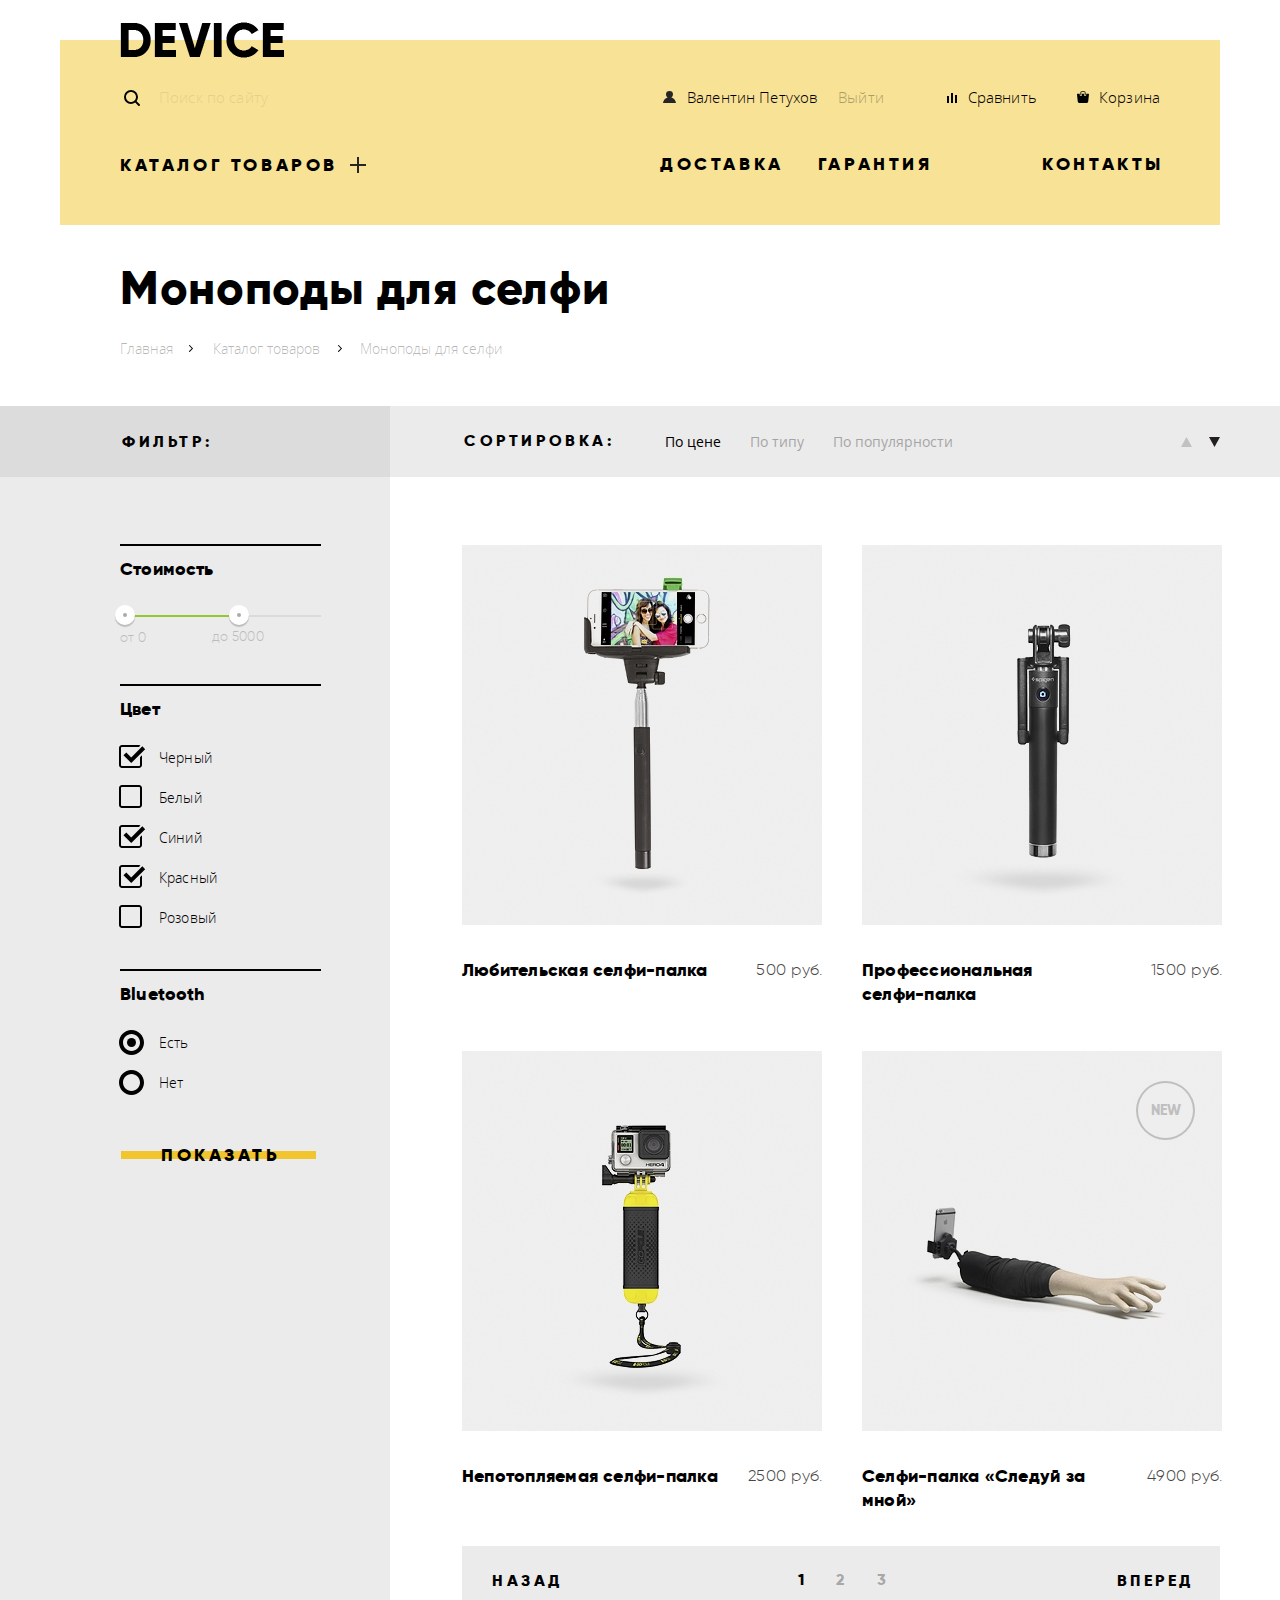
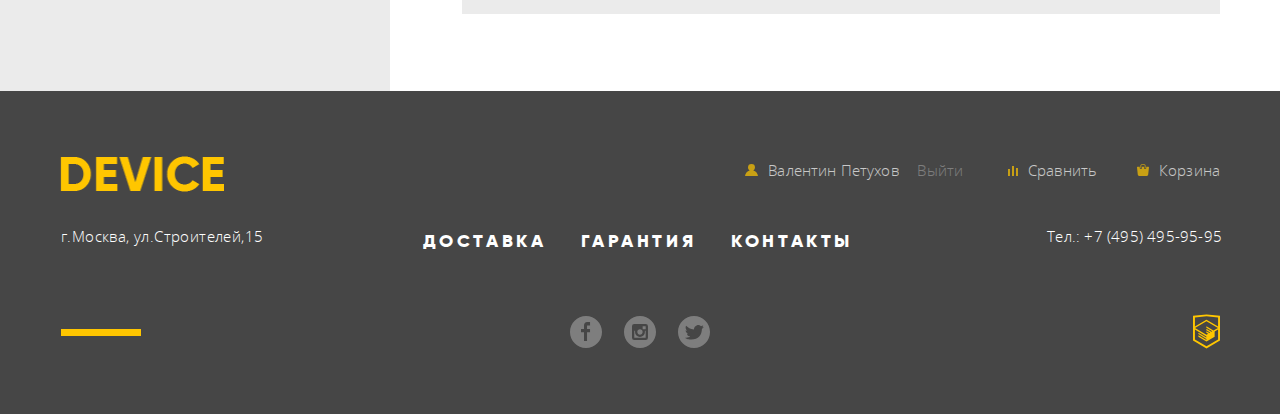
==== commit 4bac258d: "сделал исправления. Попытка №2" ====
--- a/catalog.html
+++ b/catalog.html
@@ -14,22 +14,23 @@
 		<div class="wrapper-header">
 			<h1 class="visually-hidden">Device</h1>
 			<div class="user-menu">
-				<form action="https://echo.htmlacademy.ru" class="user-menu-search" method="post">
-				  <img class="img-search" height="16" src="img/search.svg" width="16" alt="Поиск"> <input class="search-site" name=
-					"search-site" placeholder="Поиск по сайту" type="search"> <button class="search-btn button"
-					type="submit">Найти</button>
+				<form class="user-menu-search" action="https://echo.htmlacademy.ru" class="user-menu-search" method="post">
+					<img class="img-search" height="16" src="img/search.svg" width="16" alt="Поиск">
+					<input class="search-site" name="search-site" placeholder="Поиск по сайту" type="search">
+					<button class="search-btn button" type="submit">Найти</button>
 				</form>
 				<div class="user-menu-block">
-					<a class="user-menu-item compare-btn" href="profile.html"><img height="12" src="img/user.svg"
-					width="13" alt="Имя пользователя">Валентин Петухов</a> <a class="user-menu-item log-out-btn" href="#">Выйти</a>
-				</div><a class="user-menu-item compare-btn" href="#"><img height="10" src="img/compare.svg"
-				width="10" alt="Сравнить">Сравнить</a> <a class="user-menu-item basket-btn" href="#"><img height="12" width="12" src=
-				"img/cart.svg" alt="Корзина" >Корзина</a>
+					<a class="user-menu-item compare-btn" href="profile.html"><img height="12" src="img/user.svg" width="13" alt="Имя пользователя">Валентин Петухов</a>
+					<a class="user-menu-item log-out-btn" href="#">Выйти</a>
+				</div>
+				<a class="user-menu-item compare-btn" href="#">
+				<img height="10" src="img/compare.svg" width="10" alt="Сравнить">Сравнить</a>
+				<a class="user-menu-item basket-btn" href="#"><img height="12" width="12" src="img/cart.svg" alt="Корзина">Корзина</a>
 			</div>
 			<nav class="main-nav">
 				<ul class="nav-list">
 					<li class="nav-item-link">
-						<a class="nav-button" href="#">Каталог товаров<img src="img/plus.svg" alt="кнопка плюс"></a>
+						<a class="nav-button" href="#">Каталог товаров<img src="img/plus.svg" width="16" height="16" alt="кнопка плюс"></a>
 						<div class="subnav-wrap">
 							<ul class="subnav-list">
 								<li class="subnav-item">
@@ -80,158 +81,159 @@
 					<li class="breadcrumbs-current">Моноподы для селфи</li>
 				</ul>
 			</div>
-		</div><!-- отсечка для удобства -->
+		</div>
 		<div class="sorting-row">
 			<div class="container-catalog">
-					<div class="aside-col">
-						<p class="filter-block">Фильтр:</p>
-					</div>
-					<div class="wrapper-sorts">
-						<p class="filter-block">Сортировка:</p>
-						<ul class="subject-sort">
-							<li class="subject-sort-item">
-								<a class="active" href="#">По цене</a>
-							</li>
-							<li class="subject-sort-item">
-								<a href="#">По типу</a>
-							</li>
-							<li class="subject-sort-item">
-								<a href="#">По популярности</a>
-							</li>
-						</ul>
-						<ul class="direction-sort">
-							<li class="direction-sort-item">
-								<a href="#"><img src="img/icon-up-dir.svg" alt="Сортировка"></a>
-							</li>
-							<li class="direction-sort-item">
-								<a class="active" href="#"><img src="img/icon-down-dir.svg" alt="Сортировка"></a>
-							</li>
-						</ul>
-					</div>
+				<div class="aside-col">
+					<p class="filter-block">Фильтр:</p>
+				</div>
+				<div class="wrapper-sorts">
+					<p class="filter-block">Сортировка:</p>
+					<ul class="subject-sort">
+						<li class="subject-sort-item">
+							<a class="active" href="#">По цене</a>
+						</li>
+						<li class="subject-sort-item">
+							<a href="#">По типу</a>
+						</li>
+						<li class="subject-sort-item">
+							<a href="#">По популярности</a>
+						</li>
+					</ul>
+					<ul class="direction-sort">
+						<li class="direction-sort-item">
+							<a href="#"><img src="img/icon-up-dir.svg" width="11" height="10" alt="Сортировка"></a>
+						</li>
+						<li class="direction-sort-item">
+							<a class="active" href="#"><img src="img/icon-down-dir.svg" width="11" height="10" alt="Сортировка"></a>
+						</li>
+					</ul>
+				</div>
 			</div>
 		</div>
 		<div class="catalog-row">
 			<div class="container-catalog">
-				
-					<div class="aside-col">
-						<form action="https://echo.htmlacademy.ru" class="filter-form" method="get">
-							<fieldset class="filter-item">
-								<legend>Стоимость</legend> <label for="filter-range"></label> <input aria-label=
-								"Диапазон цен" class="filter-range visually-hidden" id="filter-range" max="9000" min="0"
-								name="filter-range" type="range">
-							</fieldset>
-							<fieldset class="filter-item">
-							 <div class="range-controls">
-								 <div class="scale">
-								   <div class="bar"></div>
-								 </div>
-								 <div class="range-toggle range-toggle-min"><span class="range-coast-min">от 0</span></div>
-								 <div class="range-toggle range-toggle-max"><span class="range-coast-max">до 5000</span></div>
+				<div class="aside-col">
+					<form action="https://echo.htmlacademy.ru" class="filter-form" method="get">
+						<fieldset class="filter-item">
+							<legend>Стоимость</legend> <label for="filter-range"></label> <input aria-label=
+							"Диапазон цен" class="filter-range visually-hidden" id="filter-range" max="9000" min="0"
+							name="filter-range" type="range">
+						</fieldset>
+						<fieldset class="filter-item">
+						 <div class="range-controls">
+							 <div class="scale">
+							   <div class="bar"></div>
 							 </div>
-							</fieldset>
-							<fieldset class="filter-item">
-								<legend>Цвет</legend>
-								<ul class="filter-list">
-									<li class="filter-option"><input checked class="checkbox-filter visually-hidden" id=
-									"color-black" name="filter-black" type="checkbox"> <label class="check-filter" for=
-									"color-black">Черный</label></li>
-									<li class="filter-option"><input class="checkbox-filter visually-hidden" id="color-white"
-									name="filter-white" type="checkbox"> <label class="check-filter" for="color-white">Белый</label></li>
-									<li class="filter-option"><input checked class="checkbox-filter visually-hidden" id=
-									"color-blue" name="filter-blue" type="checkbox"> <label class="check-filter" for=
-									"color-blue">Синий</label></li>
-									<li class="filter-option"><input checked class="checkbox-filter visually-hidden" id=
-									"color-red" name="filter-red" type="checkbox"> <label class="check-filter" for="color-red">Красный</label></li>
-									<li class="filter-option"><input class="checkbox-filter visually-hidden" id="color-pink"
-									name="filter-pink" type="checkbox"> <label class="check-filter" for="color-pink">Розовый</label></li>
-								</ul>
-							</fieldset>
-							<fieldset class="filter-item">
-								<legend>Bluetooth</legend>
-								<ul class="filter-list">
-									<li class="filter-option"><input checked class="radio-input visually-hidden" id=
-									"bluetooth" name="Bluetooth" type="radio" value="bluetooth-y"> <label class="radio-filter" for=
-									"bluetooth">Есть</label></li>
-									<li class="filter-option"><input class="radio-input visually-hidden" id="bluetooth-n"
-									name="Bluetooth" type="radio" value="bluetooth-n"> <label class="radio-filter" for=
-									"bluetooth-n">Нет</label></li>
-								</ul>
-							</fieldset><button aria-label="Показать" class="button btn" type="submit"><span class="btn-decor">Показать</span></button>
-						</form>
-					</div>
-					<div class="main-col">
-						<h2 class="visually-hidden">Каталог товаров</h2>
-						<ul class="catalog-list">
-							<li class="catalog-item">
-								<div class="catalog-item-img"><img alt=
-								"Любительская селфи-палка с телефоном" height="380" src="img/item-1.jpg" width="360"></div>
-								<div class="catalog-item-inner">
-									<h3><a href="catalog-item.html">Любительская селфи-палка</a></h3><span>500 руб.</span>
-								</div>
-								<div class="actions">
-									<a class="catalog-item-order btn" href="#"><span class="btn-decor">В корзину</span></a> <a class="catalog-item-compare"
-									href="#">Добавить к сравнению</a>
-								</div>
-							</li>
-							<li class="catalog-item">
-								<div class="catalog-item-img"><img alt=
-								"Проффесиональная селфи-палка с кнопкой" height="380" src="img/item-2.jpg" width="360"></div>
-								<div class="catalog-item-inner">
-									<h3><a href="catalog-item.html">Профессиональная селфи-палка</a></h3><span>1500 руб.</span>
-								</div>
-								<div class="actions">
-									<a class="catalog-item-order btn" href="#"><span class="btn-decor">В корзину</span></a> <a class="catalog-item-compare"
-									href="#">Добавить к сравнению</a>
-								</div>
-							</li>
-							<li class="catalog-item">
-								<div class="catalog-item-img"><img alt=
-								"Защищенная от воды селфи-палка" height="380" src="img/item-3.jpg" width="360"></div>
-								<div class="catalog-item-inner">
-									<h3><a href="catalog-item.html">Непотопляемая селфи-палка</a></h3><span>2500 руб.</span>
-								</div>
-								<div class="actions">
-									<a class="catalog-item-order btn" href="#"><span class="btn-decor">В корзину</span></a> <a class="catalog-item-compare"
-									href="#">Добавить к сравнению</a>
-								</div>
-							</li>
-							<li class="catalog-item">
-								<div class="label-new">
-									<span>New</span>
-								</div>
-								<div class="catalog-item-img"><img alt=
-								"Селфи-палка 'Следуй за мной' с фальш-рукой" height="380" src="img/item-4.jpg" width=
-								"360"></div>
-								<div class="catalog-item-inner">
-									<h3><a href="catalog-item.html">Селфи-палка «Следуй за мной»</a></h3><span>4900 руб.</span>
-								</div>
-								<div class="actions">
-									<a class="catalog-item-order btn" href="#"><span class="btn-decor">В корзину</span></a> <a class="catalog-item-compare"
-									href="#">Добавить к сравнению</a>
-								</div>
-							</li>
-						</ul>
-						<div class="wrapper-paginator">
-							<div class="paginator-box">
-								<div class="button-forward">
-									<a href="#">Назад</a> <!-- мы же не переходим на другую страницу, поэтому баттоны -->
-								</div>
-								<ul class="paginator-list">
-									<li class="paginator-item pagination-item-current">1</li>
-									<li class="paginator-item">
-										<a href="#">2</a>
-									</li>
-									<li class="paginator-item">
-										<a href="#">3</a>
-									</li>
-								</ul>
-								<div class="button-back">
-									<a href="#">Вперед</a>
-								</div>
+							 <div class="range-toggle range-toggle-min"><span class="range-coast-min">от 0</span></div>
+							 <div class="range-toggle range-toggle-max"><span class="range-coast-max">до 5000</span></div>
+						 </div>
+						</fieldset>
+						<fieldset class="filter-item">
+							<legend>Цвет</legend>
+							<ul class="filter-list">
+								<li class="filter-option"><input checked class="checkbox-filter visually-hidden" id=
+								"color-black" name="filter-black" type="checkbox"> <label class="check-filter" for=
+								"color-black">Черный</label></li>
+								<li class="filter-option"><input class="checkbox-filter visually-hidden" id="color-white"
+								name="filter-white" type="checkbox"> <label class="check-filter" for="color-white">Белый</label></li>
+								<li class="filter-option"><input checked class="checkbox-filter visually-hidden" id=
+								"color-blue" name="filter-blue" type="checkbox"> <label class="check-filter" for=
+								"color-blue">Синий</label></li>
+								<li class="filter-option"><input checked class="checkbox-filter visually-hidden" id=
+								"color-red" name="filter-red" type="checkbox"> <label class="check-filter" for="color-red">Красный</label></li>
+								<li class="filter-option"><input class="checkbox-filter visually-hidden" id="color-pink"
+								name="filter-pink" type="checkbox"> <label class="check-filter" for="color-pink">Розовый</label></li>
+							</ul>
+						</fieldset>
+						<fieldset class="filter-item">
+							<legend>Bluetooth</legend>
+							<ul class="filter-list">
+								<li class="filter-option"><input checked class="radio-input visually-hidden" id=
+								"bluetooth" name="Bluetooth" type="radio" value="bluetooth-y"> <label class="radio-filter" for=
+								"bluetooth">Есть</label></li>
+								<li class="filter-option"><input class="radio-input visually-hidden" id="bluetooth-n"
+								name="Bluetooth" type="radio" value="bluetooth-n"> <label class="radio-filter" for=
+								"bluetooth-n">Нет</label></li>
+							</ul>
+						</fieldset><button aria-label="Показать" class="button btn" type="submit"><span class="btn-decor">Показать</span></button>
+					</form>
+				</div>
+				<div class="main-col">
+					<h2 class="visually-hidden">Каталог товаров</h2>
+					<ul class="catalog-list">
+						<li class="catalog-item">
+							<div class="catalog-item-img">
+								<img alt="Любительская селфи-палка с телефоном" src="img/item-1.jpg" width="360" height="380">
+							</div>
+							<div class="catalog-item-inner">
+								<h3><a href="catalog-item.html">Любительская селфи-палка</a></h3><span>500 руб.</span>
+							</div>
+							<div class="actions">
+								<a class="catalog-item-order btn" href="#"><span class="btn-decor">В корзину</span></a>
+								<a class="catalog-item-compare" href="#">Добавить к сравнению</a>
+							</div>
+						</li>
+						<li class="catalog-item">
+							<div class="catalog-item-img">
+								<img alt="Проффесиональная селфи-палка с кнопкой" src="img/item-2.jpg" width="360" height="380">
+							</div>
+							<div class="catalog-item-inner">
+								<h3><a href="catalog-item.html">Профессиональная селфи-палка</a></h3><span>1500 руб.</span>
+							</div>
+							<div class="actions">
+								<a class="catalog-item-order btn" href="#"><span class="btn-decor">В корзину</span></a>
+								<a class="catalog-item-compare" href="#">Добавить к сравнению</a>
+							</div>
+						</li>
+						<li class="catalog-item">
+							<div class="catalog-item-img">
+								<img alt="Защищенная от воды селфи-палка" src="img/item-3.jpg" width="360" height="380">
+							</div>
+							<div class="catalog-item-inner">
+								<h3><a href="catalog-item.html">Непотопляемая селфи-палка</a></h3><span>2500 руб.</span>
+							</div>
+							<div class="actions">
+								<a class="catalog-item-order btn" href="#"><span class="btn-decor">В корзину</span></a>
+								<a class="catalog-item-compare" href="#">Добавить к сравнению</a>
+							</div>
+						</li>
+						<li class="catalog-item">
+							<div class="label-new">
+								<span>New</span>
+							</div>
+							<div class="catalog-item-img">
+								<img alt="Селфи-палка 'Следуй за мной' с фальш-рукой" src="img/item-4.jpg" width="360" height="380">
+							</div>
+							<div class="catalog-item-inner">
+								<h3><a href="catalog-item.html">Селфи-палка «Следуй за мной»</a></h3><span>4900 руб.</span>
+							</div>
+							<div class="actions">
+								<a class="catalog-item-order btn" href="#"><span class="btn-decor">В корзину</span></a>
+								<a class="catalog-item-compare" href="#">Добавить к сравнению</a>
+							</div>
+						</li>
+					</ul>
+					<div class="wrapper-paginator">
+						<div class="paginator-box">
+							<div class="button-forward">
+								<a href="#">Назад</a>
+							</div>
+							<ul class="paginator-list">
+								<li class="paginator-item pagination-item-current">1</li>
+								<li class="paginator-item">
+									<a href="#">2</a>
+								</li>
+								<li class="paginator-item">
+									<a href="#">3</a>
+								</li>
+							</ul>
+							<div class="button-back">
+								<a href="#">Вперед</a>
 							</div>
 						</div>
 					</div>
-				
+				</div>
 			</div>
 		</div>
 	</main>
--- a/css/style.min.css
+++ b/css/style.min.css
@@ -1 +1 @@
-@font-face {font-family: 'gilroy';src: url("../fonts/gilroyextrabold.woff2"),url("../fonts/gilroyextrabold.woff");font-weight: 800;font-style: normal;}@font-face {font-family: 'gilroy';src: url("../fonts/gilroylight.woff2"),url("../fonts/gilroylight.woff");font-weight: 300;font-style: normal;}@font-face {font-family: 'Open Sans';src: url("../fonts/opensans.woff2"),url("../fonts/opensans.woff");font-weight: 400;font-style: normal;}@font-face {font-family: 'Open Sans';src: url("../fonts/opensanslight.woff2"),url("../fonts/opensanslight.woff");font-weight: 300;font-style: normal;}body {min-width: 1160px;margin: 0;padding: 0;font-size: 15px;line-height: 30px;font-weight: 300;color: #000000;}.visually-hidden {position: absolute;clip: rect(0 0 0 0);width: 1px;height: 1px;margin: -1px;}/* общие элементы */.nav-list,.subnav-list,.product-items-section,.service-list,.partners-list,.transport-brands,.footer-nav-list,.breadcrumbs,.filter-list,.subject-sort,.direction-sort,.catalog-list,.paginator-list {list-style: none;padding: 0;margin: 0;}/* кнопка с желтой полоской по центру */a.promo-link {display: inline-block;vertical-align: middle;text-align: center;padding:0 44px;letter-spacing: 3.7px;margin-right:auto;}.btn::before {content: "";position: absolute;top: 8px;left: 1px;height: 8px;right: 5px;background-color: #f0c52e;}.btn:hover::before,.btn:focus::before {height: 40px;top: -9px;}.btn:active {color: rgba(0, 0, 0, 0.3);}.btn-decor {position: relative;z-index: 3;}.btn {text-transform: uppercase;position: relative;font-family: gilroy, Arial, Helvetica, sans-serif;font-weight: 800;padding: 0;margin: 0;text-decoration: none;font-size: 18px;line-height: 24px;color: #000000;letter-spacing: 2.15px;background-color: transparent;border: none;border-radius: 0;}/* начинаю разметку хедераааааа */.logo img:hover {opacity: 0.6;}.logo img:active {opacity: 0.3;}.logo {margin:0;padding: 0;}/*юзер меню*/.main-header {width: 1160px;margin: 0 auto;margin-top: 22px;}.container {width: 1160px;margin: 0 auto;}.wrapper-header {background-color: #f8e296;display: -webkit-box;display: -ms-flexbox;display: flex;-ms-flex-wrap: wrap;flex-wrap: wrap;-webkit-box-orient: vertical;-webkit-box-direction: normal;-ms-flex-direction: column;flex-direction: column;padding-bottom: 60px;}.catalog .wrapper-header {padding-bottom: 45px;margin-bottom: 39px;}.logo {margin-bottom: -18px;margin-left: 60px;line-height: 0;}.user-menu {display: -webkit-box;display: -ms-flexbox;display: flex;-webkit-box-pack: justify;-ms-flex-pack: justify;justify-content: space-between;-webkit-box-align: center;-ms-flex-align: center;align-items: center;-ms-flex-wrap: wrap;flex-wrap: wrap;position: relative;margin-left: 60px;padding-right: 60px;margin-top: 32px;margin-bottom: 28px;}.main-nav {padding-left: 60px;padding-right: 60px;}.user-menu-search {-webkit-box-flex: 0;-ms-flex: none;flex: none;width: 496px;margin-right: 58px;}.login-btn img {position: relative;top:0px;right: 13px;}.compare-btn img {position: relative;top:0px;right: 11px;}.basket-btn img {position: relative;top:0px;right: 10px;}.user-menu-search img {position: absolute;display: block;width: 16px;height: 16px;left: 4px;top: 18px;}.basket-btn {margin-left: 50px;}.user-menu-block {margin-right: auto;margin-left: 0;}.log-out-btn {margin-left: 17px;opacity: 0.3}.login-btn {margin-right: auto;margin-left: 0;}.nav-list {display: -webkit-box;display: -ms-flexbox;display: flex;}.nav-item-link:first-child {-webkit-box-flex: 0;-ms-flex: none;flex: none;width: 500px;margin-right: 40px;}.nav-item-link:last-child {margin-left: auto;margin-right: -4px;}.nav-item-link:nth-child(2),.nav-item-link:nth-child(3) {margin-right: 34px;}.nav-button img {position: relative;right: -12px;top: 2px;}.user-menu input[type="search"],.user-menu a,form .search-btn {position: relative;font-family: "Open Sans", Arial, Helvetica, sans-serif;font-weight: 300;border: none;background-color: transparent;text-decoration: none;font-size: 15px;line-height: 30px;color: #000000;letter-spacing: 0.15px;}.user-menu input[type="search"] {opacity: 0.3;padding-bottom: 0;border:none;border-bottom: 2px solid transparent;padding-right: 0;padding-left: 39px;width: 355px;}.user-menu input[type="search"]:hover {opacity: 0.6;}.user-menu input[type="search"]:focus {opacity: 1;border-bottom: 2px solid black;outline: 0;padding-bottom: 0px;}.user-menu-search:focus-within input {border-color: black}form .search-btn {border: 2px solid transparent;padding: 8px 20px;opacity: 0;}.user-menu input[type="search"]:focus + .search-btn {border: 2px solid black;opacity: 1;}.user-menu-item:hover,.user-menu-item:focus {opacity: 0.6;}.user-menu-item:active {opacity: 0.3;}.user-menu-search {display: -webkit-box;display: -ms-flexbox;display: flex;}form .search-btn:hover,form .search-btn:focus {color: rgba(255, 255, 255, 1);background-color: #000000;}form .search-btn:active {color: rgba(255, 255, 255, 0.3);background-color: #000000;opacity: 1;}form .search-btn:active + .search-site {border-bottom: 2px solid black;}/* блок сетки промо */.list {display: -webkit-box;display: -ms-flexbox;display: flex;-ms-flex-wrap: wrap;flex-wrap: wrap;margin: 0;padding: 0;list-style: none;}.list li {position: relative;margin: 10px;width: 100px;height: 50px;background-color: yellow;}.list li::before {position: absolute;top: 0;right: 0;content: counter(li);counter-increment: li;font-size: 30px;line-height: 40px;color: #000;}.promo-slider-wrapper {position: relative;background-image: -webkit-linear-gradient(#f8e296 99px, transparent 60px);background-image: -o-linear-gradient(#f8e296 99px, transparent 60px);background-image: linear-gradient(#f8e296 99px, transparent 60px);}.image-slide-wrap {max-width: 526px;}.promo-slide:nth-child(3) img {margin-top: 64px;margin-left: 18px;}.promo-slide:nth-child(3) .wrapper-promo {position: relative;margin-left: 14px;}.promo-slide {-webkit-box-sizing: border-box;box-sizing: border-box;width: 100%;height: 490px;display: none;padding-left: 60px;padding-right: 60px;position: relative;margin-bottom: 90px;}.controls {position: absolute;right: 23px;bottom: 148px;display: -webkit-box;display: -ms-flexbox;display: flex;-webkit-box-pack: center;-ms-flex-pack: center;justify-content: center;}.control {position: absolute;opacity: 0;}.slider-controls {position: absolute;right: -40px;bottom: 168px;z-index: 100;width: 160px;height: 18px;text-align: center;font-size: 0;right: 40px;}.control-label {position: relative;margin-left: -1px;display: inline-block;vertical-align: middle;text-align: center;width: 18px;height: 18px;padding: 8px;border-radius: 50%;cursor: pointer;}.control-label:focus {outline: rgb(229, 151, 0) auto 5px;outline-offset: -2px;}.control-label::after {content: "";position: absolute;left: 50%;bottom: 50%;-webkit-transform: translate(-50%, 50%);-ms-transform: translate(-50%, 50%);transform: translate(-50%, 50%);z-index: 1;width: 10px;height: 10px;border:1px solid black;border-radius: 50%;}#product-1:checked ~ .promo-slides .promo-slide:nth-child(1) {display: -webkit-box;display: -ms-flexbox;display: flex;}.slider-controls-item--2:focus + .promo-slides .promo-slide:nth-child(2),#product-2:checked ~ .promo-slides .promo-slide:nth-child(2) {display: -webkit-box;display: -ms-flexbox;display: flex;}#product-3:checked ~ .promo-slides .promo-slide:nth-child(3) {display: -webkit-box;display: -ms-flexbox;display: flex;}#product-1:checked ~ .slider-controls .slider-controls-item--1::before,#product-2:checked ~ .slider-controls .slider-controls-item--2::before,#product-3:checked ~ .slider-controls .slider-controls-item--3::before {content: "";position: absolute;left: 50%;top: 50%;z-index: 2;width: 3px;height: 3px;-webkit-transform: translate(-50%, -50%);-ms-transform: translate(-50%, -50%);transform: translate(-50%, -50%);background-color: inherit;border: 1px solid black;border-radius: 50%;}.promo-slide img {position: relative;left: -46px;top: -11px;display: block;margin: 0 auto;}.wrapper-promo {width: 500px;display: -webkit-box;display: -ms-flexbox;display: flex;-webkit-box-orient: vertical;-webkit-box-direction: normal;-ms-flex-direction: column;flex-direction: column;-ms-flex-item-align: start;align-items: flex-start;}.promo-lead {margin-top: 67px;margin-bottom: 20px;}.promo-desc {margin-top: 0px;margin-bottom: 0;}.wrapper-promo .btn {margin-top: 51px;}.info-table {margin-top: 57px;}.subnav-list {position: relative;bottom: 34px;left: 59px;display: -webkit-box;display: -ms-flexbox;display: flex;-ms-flex-wrap: wrap;flex-wrap: wrap;-webkit-box-align: center;-ms-flex-align: center;align-items: center;width: 680px;margin-top: 19px;text-transform: none;margin-left: 2px;padding-bottom: 3px;}.subnav-list li {width: 220px;margin: 0;z-index: 5;}.subnav-list li:nth-child(2),.subnav-list li:nth-child(5) {-webkit-box-sizing: border-box;box-sizing: border-box;padding-left: 19px}.subnav-list li:nth-child(5) {width: 420px}.subnav-wrap {opacity: 0;position: absolute;width: 1160px;left: -60px;margin: 0 auto;background-color: #f7e296;padding-top: 32px;z-index: 4;}.subnav-wrap:focus-within {opacity: 1;}.nav-button:hover + .subnav-wrap,.nav-button:focus + .subnav-wrap {opacity: 1;}.nav-button {position: relative;display: block;}.nav-button::before {content: "";position: absolute;top: 100%;right: 0;left: 0;height: 25px;background-color: rgba(255, 255, 255, 0);z-index: 5;}.subnav-wrap:hover {opacity: 1;}/*главное меню */.number1 {font-family: gilroy, Arial, Helvetica, sans-serif;font-weight: 800;position: absolute;right: 47px;top: -25px;text-decoration: none;font-size: 179px;line-height: 179.2px;color: #ffffff;letter-spacing: 0.36px;}.number1::before {content: "";width: 100px;height: 7px;background-color: #ffffff;position: absolute;right: 412px;top: 51px;}.nav-item-link {position: relative;}.nav-item-link a {position: relative;font-family: gilroy, Arial, Helvetica, sans-serif;font-weight: 800;text-decoration: none;font-size: 18px;line-height: 24px;color: #000000;letter-spacing: 3.6px;margin-top: 3px;}.subnav-item a {font-family: "Open Sans", Arial, Helvetica, sans-serif;font-weight: 300;text-decoration: none;font-size: 15px;line-height: 36px;color: #000000;letter-spacing: 0.15px;}.nav-item-link a:hover,.nav-item-link a:focus {color: rgba(0, 0, 0, 0.6);}.nav-item-link a:active {color: rgba(0, 0, 0, 0.3);}.nav-list > li {text-transform: uppercase;}/*владения хедера на этом моменте заканчиваются*//*начинается мейн контйнер*//*промо-слайд*/.promo-lead {font-family: gilroy, Arial, Helvetica, sans-serif;font-weight: 800;font-size: 47px;line-height: 56px;color: #000000;letter-spacing: 0.4px;position: relative;}.promo-desc {font-family: "Open Sans", Arial, Helvetica, sans-serif;font-weight: 300;font-size: 15px;line-height: 30px;color: #000000;letter-spacing: 0.15px;}.wrapper-promo .info-table {border-spacing: 0px;}.info-table th {font-family: "Open Sans", Arial, Helvetica, sans-serif;font-weight: 300;font-size: 13px;line-height: 34px;color: #464646;letter-spacing: 0.13px;text-align: left;margin-top: 10px;}.info-table td {font-family: gilroy, Arial, Helvetica, sans-serif;font-weight: 300;font-size: 36px;line-height: 48px;color: #000000;letter-spacing: 0.36px;}.info-table th:nth-child(1),.info-table td:nth-child(1) {width:158px}.promo-slide:nth-child(3) th:nth-child(1),.promo-slide:nth-child(3) td:nth-child(1) {width: 156px;}.promo-slide:nth-child(3) tr {width: 303px;display: block;}.info-table th:nth-child(2),.info-table td:nth-child(2) {width:137px}/*секция продуктов*/.product-sections {margin-bottom: 152px;}.product-items-section {display: -webkit-box;display: -ms-flexbox;display: flex;-webkit-box-pack: justify;-ms-flex-pack: justify;justify-content: space-between;}.product-item {width: 160px;}.product-item a {font-family: gilroy, Arial, Helvetica, sans-serif;font-weight: 800;font-size: 18px;text-decoration: none;line-height: 24px;color: #000000;letter-spacing: 0.18px;}.product-icon-wrapper img {margin: auto;}.product-icon-wrapper {display: -webkit-box;display: -ms-flexbox;display: flex;width: 160px;height: 160px;background-color: rgba(240, 197, 46, 0.5);margin-bottom: 35px;}.product-item span {display: block;}.monopod img {margin-top: 40px;position: relative;right: -2px;bottom: -1px;}.product-item:nth-child(3) img {position: relative;left: 5px;top: 2px;}.product-item:nth-child(4) img {position: relative;left: 2px;top: 2px;}.product-item:nth-child(5) img {position: relative;left: 4px;top: 1px;}.product-item:nth-child(6) img {position: relative;top: 4px;}.product-item:hover .product-icon-wrapper,a:focus .product-icon-wrapper {background-color: rgba(240, 197, 46, 1);}.product-item:active img,.product-item:active span {opacity: 0.3;}/*сервис*//*интерактив сервиса*/.active {display: block;}.service-list button {cursor: pointer;}.service-list-btn:active span,.service-list-btn.active span {display: block;background-color: black;color: #f7e184;}.service-list-btn button {width: 160px;letter-spacing: 3.7px;margin-bottom: 32px;outline: none;}.service-list-btn span {display: block;width: 154px;padding-right: 125px;padding-left: 5px;padding-top: 10px;padding-bottom: 7px;}.service-list-btn .btn::before{top:18px;}.service-list-btn .btn:hover::before{top:0px;}.service-list-btn .btn:focus::before{height: 40px;top: 0px;}/* стоп интерактив*/.service-list {width: 170px;-webkit-box-flex:0;-ms-flex:none;flex:none;margin: 0;position: relative;margin-right: 232px}.service-list::after{content: "";width: 7px;height: 319px;position: absolute;right: -116px;top: -86px;background-color: #000000}.service {background-color: #e5e5e5;background-image: -webkit-linear-gradient(#ffffff 27px, transparent 27px);background-image: -o-linear-gradient(#ffffff 27px, transparent 27px);background-image: linear-gradient(#ffffff 27px, transparent 27px);margin-bottom: 95px}.wrapper-service {display: -webkit-box;display: -ms-flexbox;display: flex;padding-bottom: 106px;}.wrapper-service ul {text-align: center;margin-top: 14px;}.service-slide {width: 760px;}.text-wrap {margin-right: 130px;}.text-wrap p {width: 435px;}.text-wrap h3 {margin: 0;margin-bottom: 31px;}.service-slide {display: none;}.service-slide.active {display: -webkit-box;display: -ms-flexbox;display: flex;}.service-list-btn {width: 160px;margin-top: -8px;}.service-list-btn:last-child {margin-bottom: 0px;}.service-slide h3 {font-family: gilroy, Arial, Helvetica, sans-serif;font-weight: 800;font-size: 47px;line-height: 48px;color: #000000;letter-spacing: 1.1px;}.service-slide img {position: relative;top: 13px;right: 2px;line-height: 0;}.service-slide p {font-family: "Open Sans", Arial, Helvetica, sans-serif;font-weight: 300;font-size: 15px;line-height: 30px;color: #464646;letter-spacing: 0.33px;}/* партнеры */.partners-list {display: -webkit-box;display: -ms-flexbox;display: flex;-webkit-box-pack: justify;-ms-flex-pack: justify;justify-content: space-between;margin-bottom: 134px;}.hidden-color {opacity: 0;position: absolute;}.partner-link:hover .hidden-color,.partner-link:focus .hidden-color {opacity: 1;}/*о нас, контакты*/.about-us {margin-right: 46px;padding-right: 75px;}.about-us h3::before,.contacts h3::before {content: "";display: block;position: absolute;width: 80px;height: 7px;top: -52px;left: 1px;background-color: #000000;}.wrapper {display: -webkit-box;display: -ms-flexbox;display: flex;margin-bottom:88px;}.about-us h3,.contacts h3 {margin: 0;position: relative;font-family: gilroy, Arial, Helvetica, sans-serif;font-weight: 800;font-size: 47px;line-height: 48px;color: #000000;letter-spacing: 0.21px;margin-bottom: 44px;}.about-us p,.contacts p {margin: 0;font-family: "Open Sans", Arial, Helvetica, sans-serif;font-weight: 300;font-size: 15px;line-height: 30px;color: #464646;letter-spacing: 0.12px;margin-bottom: 30px;}.contacts p {margin-bottom: 38px;}.wrapper-about-us p:nth-child(3) {letter-spacing: 0.1px;margin-bottom: 66px;}.map {margin-bottom: 68px;}.transport-brands-slide a::before {content: "";position: absolute;left: -35px;top: 6px;width: 4px;height: 4px;border:2px solid #e5e5e5;border-radius: 50%;}.transport-brands-slide a {position: relative;font-family: gilroy, Arial, Helvetica, sans-serif;font-weight: 800;font-size: 16px;line-height: 40px;color: #000000;letter-spacing: 0.21px;text-decoration: none;}.transport-brands {margin-left: 36px;margin-bottom: 62px;}.wrapper-about-us a.btn {display: block;width: 257px;text-align: center;letter-spacing: 4.5px;line-height: 24px;font-size: 17px;padding-left: 5px;}.wrapper-contacts a.btn {display: block;width: 257px;text-align: center;letter-spacing: 4.3px;line-height: 24px;font-size: 17px;padding-left: 4px;}/*кончился мейн контейнер*//*футер*/.user-menu-footer {display: inline-block;vertical-align: middle;margin: 0;margin-top: -18px;}.user-menu-footer a {margin:0;}.user-menu-footer .login-btn {margin:0;margin-right: 40px;}.user-menu-footer .compare-btn {margin:0;margin-right: 37px;}.user-menu-footer .basket-btn {margin:0;margin-right: -2px;}.user-menu-item svg {margin-right: 10px;}.user-menu-item svg:nth-child(1) {margin-right: 11px;}.wrapper-footer {background-color: #464646;padding-top: 65px;}.catalog .wrapper-footer {margin-top: 0}.footer-row {display: -webkit-box;display: -ms-flexbox;display: flex;-webkit-box-align: center;-ms-flex-align: center;align-items: center;-ms-flex-item-align: center;align-self: center;margin-top: 0px;}.footer-row:nth-child(2) {margin-top: 25px;}.footer-row:nth-child(3) {margin-top: 57px;padding-bottom: 55px;}.footer-row:nth-child(2) .phone-link {letter-spacing: 0.2px;margin-right: -2px;margin-top: -12px;}.footer-row:nth-child(2) p.address {margin: 0;margin-top: -12px;letter-spacing: 0.4px;padding-left: 1px;}.footer-nav-list {display: -webkit-box;display: -ms-flexbox;display: flex;}.decor {position: relative;}.decor::before {content: "";position: absolute;top: -8px;left: 1px;width: 80px;height: 7px;background-color: #ffc600;}.footer-social {display: inline-block;vertical-align: middle;margin-right: -8px;}.footer-social a {opacity: 0.3;margin-left: 19px;text-decoration: none;}.footer-social a:hover,.footer-social a:focus {opacity: 0.6;}.footer-social a:active {opacity: 0.1;}.footer-nav-list li {margin-right: 33px;text-transform: uppercase;}.decor {margin-right: auto;}.htmlacademy {margin-left: auto;}.htmlacademy:hover,.htmlacademy a:focus {opacity: 0.6;}.htmlacademy:active {opacity: 0.3;}.footer-nav {margin: auto;}.logo-footer {margin-right: auto;}.user-menu-footer a {font-family: "Open Sans", Arial, Helvetica, sans-serif;font-weight: 300;font-size: 15px;line-height: 36px;text-decoration: none;letter-spacing: 0.15px;color: #ffffff;}.address {font-family: "Open Sans", Arial, Helvetica, sans-serif;font-weight: 300;font-size: 15px;line-height: 30px;color: #ffffff;}.footer-nav-list a {font-family: gilroy, Arial, Helvetica, sans-serif;font-weight: 800;font-size: 18px;line-height: 24px;color: #ffffff;letter-spacing: 3.6px;text-decoration: none;}.footer-nav-list a:hover,.footer-nav-list a:focus {opacity: 0.6}.footer-nav-list a:active {opacity: 0.3}.phone-link {font-family: "Open Sans", Arial, Helvetica, sans-serif;font-weight: 300;font-size: 15px;line-height: 30px;color: #ffffff;text-decoration: none;}/*кончился футер*//*модалки*/.popup-map iframe {width: 100%;position: relative;z-index: 2;border: none;}.popup-map p {position: absolute;top: 0;left: 0;z-index: 1;margin: 0;}@-webkit-keyframes bounce {0% {margin-top: -2000px}70% {margin-top: 30px}90% {margin-top: -10px}100% {margin-top: 0}}@keyframes bounce {0% {margin-top: -2000px}70% {margin-top: 30px}90% {margin-top: -10px}100% {margin-top: 0}}@-webkit-keyframes shake {0%,100% {-webkit-transform: translateX(0);transform: translateX(0);}10%,30%,50%,70%,90% {-webkit-transform: translateX(-10px);transform: translateX(-10px);}20%,40%,60%,80% {-webkit-transform: translateX(10px);transform: translateX(10px);}}@keyframes shake {0%,100% {margin-left: 0}10%,30%,50%,70%,90% {margin-left: 10px}20%,40%,60%,80% {margin-left: -10px}}.popup-map {width: 960px;height: 559px;display: none;position: fixed;left: 50%;top: 50%;-webkit-transform: translate(-50%,-50%);-ms-transform: translate(-50%,-50%);transform: translate(-50%,-50%);margin: 0 auto;z-index: 100;-webkit-box-shadow: 0px 10px 20px 0px rgba(4, 6, 6, 0.2);box-shadow: 0px 10px 20px 0px rgba(4, 6, 6, 0.2);padding: 0;margin: 0;line-height: 0;}.container-modal .btn {margin-top: 40px;margin-bottom: 88px;display: block;width: 202px;letter-spacing: 4px;cursor: pointer;}.btn-wrapper {display: -webkit-box;display: -ms-flexbox;display: flex;margin-right: 20px;padding-top: 20px;}.popup-write-us-button {margin-top: 30px;}.popup-write-us {display: none;position: fixed;left: 50%;top: 50%;-webkit-transform: translate(-50%,-50%);-ms-transform: translate(-50%,-50%);transform: translate(-50%,-50%);width: 960px;margin: 0 auto;-webkit-box-shadow: 0px 10px 20px 0px rgba(4, 6, 6, 0.2);box-shadow: 0px 10px 20px 0px rgba(4, 6, 6, 0.2);padding-top: 54px;z-index: 100;background-color: #ffffff;}.modal-show {display: block;-webkit-animation: bounce 0.6s;animation: bounce 0.6s;}.modal-error {-webkit-animation: shake 0.6s;animation: shake 0.6s;}.container-modal {margin-left: 100px;margin-right: 100px;padding-top: 40px;-webkit-box-sizing: border-box;box-sizing: border-box;}.label-wrap {display: -webkit-box;display: -ms-flexbox;display: flex;-webkit-box-pack: justify;-ms-flex-pack: justify;justify-content: space-between;}.label-wrap-inner {display: -webkit-box;display: -ms-flexbox;display: flex;-webkit-box-orient: vertical;-webkit-box-direction: normal;-ms-flex-direction: column;flex-direction: column;}.modal-form label {font-family: gilroy, Arial, Helvetica, sans-serif;font-weight: 800;font-size: 18px;line-height: 24px;color: #000000;display: block;margin-bottom: 5px;letter-spacing: 0.2px;}.modal-form input[type="text"],.modal-form input[type="email"],textarea {font-family: "Open Sans", Arial, Helvetica, sans-serif;font-weight: 300;font-size: 14px;line-height: 18px;color: #464646;-webkit-box-sizing: border-box;box-sizing: border-box;border: none;background-color: #f2f2f2;}.modal-form input[type="text"],.modal-form input[type="email"] {width: 360px;height: 50px;padding: 18px 20px;margin-bottom: 35px;}textarea {height: 156px;width: 100%;padding: 18px 20px;}.modal-form input:hover {background-color: #eaeaea;}.modal-form input:focus {background-color: #ffffff;outline: 3px solid #f0c52e;}.modal-form input:invalid {background-color: #f6dada;}::-webkit-input-placeholder {color: rgba(70, 70, 70, 0.4);}::-moz-placeholder {color: rgba(70, 70, 70, 0.4);} /* Firefox 19+ */:-moz-placeholder {color: rgba(70, 70, 70, 0.4);} /* Firefox 18- */:-ms-input-placeholder {color: rgba(70, 70, 70, 0.4);}.modal-close {position: absolute;right: 22px;top: 22px;width: 57px;height: 56px;background: url(../img/modal-close.svg) no-repeat;border: none;-webkit-box-shadow: none;box-shadow: none;z-index: 100;cursor: pointer;}.close-map {right: 20px}/*Стилизация каталога*//*каталог мейн контейнер*/.container-catalog {width: 1160px;margin: 0 auto;display: -webkit-box;display: -ms-flexbox;display: flex;}.catalog-row .container-catalog {display: -webkit-box;display: -ms-flexbox;display: flex;}.breadcrumbs {display: -webkit-box;display: -ms-flexbox;display: flex;}.breadcrumbs li {position: relative;margin-right: 40px;}.breadcrumbs li:not(:last-child):after {content: "";position: absolute;right: -20px;top: 8px;display: block;width: 4px;height: 7px;background: url("../img/nav-arrow.svg") no-repeat 100% 100%;}.breadcrumbs li:nth-child(2):after {right: -22px}.wrapper-title {margin: 0 auto;}.wrapper-title {margin-left: 60px;}.page-title {font-family: gilroy, Arial, Helvetica, sans-serif;font-weight: 800;font-size: 47px;line-height: 48px;color: #000000;letter-spacing: 0.7px;margin: 0;margin-bottom: 25px;}.breadcrumbs,.breadcrumbs a {font-family: "Open Sans", Arial, Helvetica, sans-serif;font-weight: 300;font-size: 14px;line-height: 24px;color: rgba(0, 0, 0, 0.3);text-decoration: none;margin-bottom: 45px;}.breadcrumbs a:hover,.breadcrumbs a:focus {color: rgba(0, 0, 0, 0.6)}.breadcrumbs a:active {color: rgba(0, 0, 0, 0.1)}/*фильтры*/.range-controls {position: relative;margin-bottom: 36px;}.range-controls .scale {height: 2px;background: #dbdbdb;}.range-controls .bar {width: 55%;height: 2px;background: #91c92f;}.range-toggle {position: absolute;top: -9px;width: 4px;height: 4px;background: #ababab;border: 8px solid #ffffff;border-radius: 50%;-webkit-box-shadow: 0 2px 1px 0 rgba(0, 1, 1, 0.2);box-shadow: 0 2px 1px 0 rgba(0, 1, 1, 0.2);cursor: pointer;}.range-toggle:hover,.range-toggle:focus {width: 5px;height: 5px;}.range-toggle-min {position:absolute;left: -1px;top: -10px;}.range-coast-min,.range-coast-max {display: block;width: 55px;position: absolute;left: -5px;font-family: gilroy, Arial, Helvetica, sans-serif;font-weight: 300;font-size: 13px;letter-spacing: 0.3px;line-height: 24px;color: #000000;opacity: 0.2;}.range-coast-min {left:-3px;top: 13px}.range-coast-max {left:-25px;top: 12px}.range-toggle-max {left: 55%;top: -10px;}.filter-item:nth-child(2) {margin-left: -4px;}.filter-item .filter-list {padding-left: 39px;margin-top: 17px;position: relative;}.filter-list label {position: relative;}.check-filter::before {content: "";display: block;position: absolute;width: 27px;height: 23px;background-image: url("../img/checkbox-off.svg");background-repeat:no-repeat;left: -40px;top:-3px;}.check-filter:hover::before,.check-filter:focus::before {opacity: 0.6}.check-filter:active::before {opacity: 1;background-image: url("../img/checkbox-on.svg");}.checkbox-filter:focus + .check-filter::before {outline: rgb(229, 151, 0) auto 5px;outline-offset: -2px;}.radio-input:focus + .radio-filter::before {outline: rgb(229, 151, 0) auto 5px;outline-offset: -2px;}.checkbox-filter:checked + .check-filter::before {background-image: url("../img/checkbox-on.svg");}.checkbox-filter:checked + .check-filter:hover::before {opacity: 0.6;}.checkbox-filter:checked + .check-filter:active::before {opacity: 1;background-image: url("../img/checkbox-off.svg");}.radio-filter::before {content: "";display: block;position: absolute;width: 27px;height: 25px;background-image: url("../img/radio-off.svg");background-repeat:no-repeat;left: -40px;top:-3px;}.radio-filter:hover::before,.radio-filter:focus::before {opacity: 0.6;}.radio-filter:active::before {opacity: 1;background-image: url("../img/radio-on.svg");}.radio-input:checked + .radio-filter::before {background-image: url("../img/radio-on.svg");}.radio-input:checked + .radio-filter:hover::before {opacity: 0.6}.radio-input:checked + .radio-filter:active::before {opacity: 1;background-image: url("../img/radio-off.svg");}.filter-form .btn {display: inline;width: 100%;letter-spacing: 3.5px;margin-top: 9px;cursor: pointer;}.subject-sort {display: -webkit-box;display: -ms-flexbox;display: flex;-webkit-box-align: center;-ms-flex-align: center;align-items: center;margin-left: 50px;}.subject-sort li {margin-right: 29px;}.direction-sort {display: -webkit-box;display: -ms-flexbox;display: flex;-ms-flex-item-align: center;align-self: center;margin-left: auto;}.direction-sort li {margin-left: 17px;}.aside-col {box-sizing: border-box;-webkit-box-flex: 0;-ms-flex: none;flex: none;width: 330px;padding-left: 60px;padding-top: 8px;padding-bottom: 6px;background-color: #dcdcdc;}.container-catalog .wrapper-sorts {background-color: #ebebeb;}.catalog-row .aside-col {background-color: #ebebeb;}.sorting-row {background-image: -webkit-gradient(linear, left top, right top, from(#dcdcdc), color-stop(50%, #dcdcdc), color-stop(50%, #ebebeb), to(#ebebeb));background-image: -webkit-linear-gradient(left, #dcdcdc 0%, #dcdcdc 50%, #ebebeb 50%, #ebebeb 100%);background-image: -o-linear-gradient(left, #dcdcdc 0%, #dcdcdc 50%, #ebebeb 50%, #ebebeb 100%);background-image: linear-gradient(to right, #dcdcdc 0%, #dcdcdc 50%, #ebebeb 50%, #ebebeb 100%);}.catalog-row {background-image: -webkit-gradient(linear, left top, right top, from(#ebebeb), color-stop(50%, #ebebeb), color-stop(50%, transparent), to(transparent));background-image: -webkit-linear-gradient(left, #ebebeb 0%, #ebebeb 50%, transparent 50%, transparent 100%);background-image: -o-linear-gradient(left, #ebebeb 0%, #ebebeb 50%, transparent 50%, transparent 100%);background-image: linear-gradient(to right, #ebebeb 0%, #ebebeb 50%, transparent 50%, transparent 100%);}.main-col{box-sizing: border-box;-webkit-box-flex: 0;-ms-flex: none;flex: none;width: 830px;padding-left: 72px;background-color: #ffffff;padding-bottom: 77px;}.catalog-list {display: -webkit-box;display: -ms-flexbox;display: flex;width: 760px;-ms-flex-wrap: wrap;flex-wrap: wrap;margin-top: 68px;}.catalog-item-inner {display: -webkit-box;display: -ms-flexbox;display: flex;-webkit-box-pack: justify;-ms-flex-pack: justify;justify-content: space-between;margin-top: 33px;}.catalog-item-inner h3,.catalog-item-inner span {margin: 0;padding: 0;line-height: 0;}.catalog-item-inner span {letter-spacing: 0.5px;}.catalog-item .actions {position: absolute;top: 0;left: 0;background-color:rgba(255,255,255,0.7);z-index:10;width: 360px;text-align: center;height: 380px;padding-right: 0;display: -webkit-box;display: -ms-flexbox;display: flex;-webkit-box-orient: vertical;-webkit-box-direction: normal;-ms-flex-direction: column;flex-direction: column;display: none;}.actions a:nth-child(2) {letter-spacing: 0.2px;margin-top: 13px;opacity: 0.5;}.actions a:hover:nth-child(2) {opacity: 1;}.actions a:active:nth-child(2) {opacity: 0.2;}.actions .catalog-item-order {width: 200px;margin: 0 auto;margin-top: 50%;letter-spacing: 3.4px;}.catalog-item:hover .actions {display: -webkit-box;display: -ms-flexbox;display: flex;}.catalog-list li:nth-child(even) {margin-right: 0;}.catalog-container {display: -webkit-box;display: -ms-flexbox;display: flex;margin-left: 60px;}.wrapper-sorts {display: -webkit-box;display: -ms-flexbox;display: flex;width: 70%;padding-left: 72px;}.filter-item {border: none;margin: 0;padding: 0;margin-bottom: 31px;}.filter-item:first-child {;margin-top: 61px;margin-bottom: 34px}.aside-col form {width: 201px;}.subject-sort-item a {opacity: 0.3;}.subject-sort-item:hover a,.subject-sort-item:focus a {opacity: 0.6;}.subject-sort-item:active a {opacity: 1;}.filter-block {font-family: gilroy, Arial, Helvetica, sans-serif;font-weight: 800;font-size: 16px;line-height: 24px;color: #000000;letter-spacing: 3.6px;text-transform: uppercase;padding-left: 2px;margin: 0;padding-top: 23px;}.aside-col .filter-block {padding: 0;margin: 0;padding-top: 16px;padding-left: 2px;padding-bottom: 17px;}.filter-item legend {display: block;width: 100%;font-family: gilroy, Arial, Helvetica, sans-serif;font-weight: 800;font-size: 18px;line-height: 24px;color: #000000;letter-spacing: 0.18px;border-top: 2px solid #000000;padding-top: 11px;}.filter-option label {font-family: "Open Sans", Arial, Helvetica, sans-serif;font-weight: 300;font-size: 14px;line-height: 40px;color: #000000;letter-spacing: 0.14px;cursor: pointer;}.subject-sort-item a {font-family: "Open Sans", Arial, Helvetica, sans-serif;font-weight: 400;font-size: 14px;line-height: 18px;color: #000000;text-decoration: none;}.direction-sort-item a {opacity: 0.2;}.subject-sort-item .active,.direction-sort-item .active {opacity: 1;}.subject-sort-item:hover .active,.subject-sort-item:focus .active,.direction-sort-item:hover a,.direction-sort-item:focus a {opacity: 0.4;}.subject-sort-item:active .active,.direction-sort-item:active a {opacity: 1;}/*блок с карточками товаров включая пагинатор*/.catalog-item {width: 360px;position: relative;margin-right: 40px;margin-bottom: 45px;}.catalog-item a {width: 100%;display: block;}.catalog-item img {display: block;width: 100%;}.label-new {position: absolute;}.wrapper-paginator {margin-top: -11px;}.label-new {font-family: gilroy, Arial, Helvetica, sans-serif;font-weight: 800;font-size: 14px;line-height: 24px;opacity: 1;text-transform: uppercase;width: 55px;height: 55px;border-radius: 50%;text-transform: uppercase;background: #eeeeee;position: absolute;right: 29px;top: 32px;-webkit-box-shadow:0px 0px 0px 2px #bfbfbf;box-shadow:0px 0px 0px 2px #bfbfbf;}.label-new span {color: #bfbfbf;position: absolute;top: 50%;left: 50%;-webkit-transform: translate(-50%,-50%);-ms-transform: translate(-50%,-50%);transform: translate(-50%,-50%);}.catalog-item-inner a {display: -webkit-box;display: -ms-flexbox;display: flex;-ms-flex-wrap: wrap;flex-wrap: wrap;max-width: 250px;font-family: gilroy, Arial, Helvetica, sans-serif;font-weight: 800;font-size: 18px;line-height: 24px;color: #000000;text-decoration: none;letter-spacing: 0.23px;max-width: 230px;}.catalog-item:nth-child(3) h3 {max-width: 260px;white-space: nowrap;}.catalog-item:nth-child(1) h3 {width: 100%;white-space: nowrap;}.catalog-item-inner span {font-family: gilroy, Arial, Helvetica, sans-serif;font-weight: 300;font-size: 16px;line-height: 24px;color: #464646;white-space: nowrap;}/* стиль для карточки при наведении */.catalog-item-compare {font-family: "Open Sans", Arial, Helvetica, sans-serif;font-weight: 300;font-size: 13px;line-height: 36px;color: #464646;letter-spacing: 0.13px;text-decoration: none;}/*пагинатор*/.paginator-box {display: -webkit-box;display: -ms-flexbox;display: flex;max-width: 760px;-webkit-box-pack: justify;-ms-flex-pack: justify;justify-content: space-between;background-color: #ebebeb;-webkit-box-align: center;-ms-flex-align: center;align-items: center;-webkit-box-sizing: border-box;box-sizing: border-box;max-height: 70px;}.paginator-list {display: -webkit-box;display: -ms-flexbox;display: flex;-webkit-box-pack: justify;-ms-flex-pack: justify;justify-content: space-between;}.paginator-item {padding-right: 31px;}.button-forward {position: relative;}.button-forward a {display: block;font-family: gilroy, Arial, Helvetica, sans-serif;font-weight: 800;font-size: 16px;line-height: 24px;color: #000000;letter-spacing: 3.5px;text-decoration: none;text-transform: uppercase;text-align: center;padding: 23px 30px 21px 30px;}.button-forward a:hover,.button-forward a:focus {background-color: #d8d8d8;}.button-forward a:active {background-color: #d8d8d8;color: rgba(0, 0, 0, 0.3);}.button-back a {display: block;font-family: gilroy, Arial, Helvetica, sans-serif;font-weight: 800;font-size: 16px;line-height: 24px;color: #000000;margin-right: -4px;letter-spacing: 3.5px;text-decoration: none;text-transform: uppercase;text-align: center;padding: 23px 30px 21px 30px;}.button-back a:hover,.button-back a:focus {background-color: #d8d8d8;}.button-back a:active {background-color: #d8d8d8;color: rgba(0, 0, 0, 0.3);}.paginator-list {margin-left: 37px;}.paginator-list,.paginator-list a {font-family: gilroy, Arial, Helvetica, sans-serif;font-weight: 800;font-size: 16px;line-height: 24px;color: rgba(0, 0, 0, 0.3);letter-spacing: 0.91px;text-decoration: none;}.paginator-item a:hover,.paginator-item a:focus {font-family: gilroy, Arial, Helvetica, sans-serif;font-weight: 800;font-size: 16px;line-height: 24px;color: rgba(0, 0, 0, 0.6);letter-spacing: 0.91px;text-decoration: none;}.paginator-item a:active {font-family: gilroy, Arial, Helvetica, sans-serif;font-weight: 800;font-size: 16px;line-height: 24px;color: rgba(0, 0, 0, 1);letter-spacing: 0.91px;text-decoration: none;}.pagination-item-current {color: rgba(0, 0, 0, 1);}/* футер */.catalog-footer .basket-btn {margin-left: 36px;}.catalog-footer .log-name {margin-right: 15px;}.catalog-footer-nav li {margin-right: 35px;}.catalog-footer .logo-footer {margin-right: auto;}.catalog-footer .log-out-btn {margin:0;margin-right: 41px;opacity: 0.3}.catalog-compare-btn {margin-right: 15px;}.catalog-footer-social {margin-left: 37px;}.catalog-footer-social a {margin: 0;opacity: 0.3;}.catalog-footer-social img {margin-right: 18px;}.catalog-footer-social a:nth-child(2),.catalog-footer-social a:nth-child(1) {margin: 0;}.user-menu-footer a {opacity: 0.7;}.user-menu-footer a:hover,.user-menu-footer a:focus {opacity: 1;}.user-menu-footer a:active {opacity: 0.3;}+@font-face {font-family: "gilroy";src: url("../fonts/gilroyextrabold.woff2"),url("../fonts/gilroyextrabold.woff");font-weight: 800;font-style: normal;}@font-face {font-family: "gilroy";src: url("../fonts/gilroylight.woff2"),url("../fonts/gilroylight.woff");font-weight: 300;font-style: normal;}@font-face {font-family: "Open Sans";src: url("../fonts/opensans.woff2"),url("../fonts/opensans.woff");font-weight: 400;font-style: normal;}@font-face {font-family: "Open Sans";src: url("../fonts/opensanslight.woff2"),url("../fonts/opensanslight.woff");font-weight: 300;font-style: normal;}body {min-width: 1160px;margin: 0;padding: 0;font-size: 15px;line-height: 30px;font-weight: 300;color: #000000;}.visually-hidden {position: absolute;clip: rect(0 0 0 0);width: 1px;height: 1px;margin: -1px;}/* общие элементы */.nav-list,.subnav-list,.product-items-section,.service-list,.partners-list,.transport-brands,.footer-nav-list,.breadcrumbs,.filter-list,.subject-sort,.direction-sort,.catalog-list,.paginator-list {list-style: none;padding: 0;margin: 0;}/* кнопка с желтой полоской по центру */a.promo-link {display: inline-block;vertical-align: middle;text-align: center;padding:0 44px;letter-spacing: 3.7px;margin-right:auto;}.btn::before {content: "";position: absolute;top: 8px;left: 1px;height: 8px;right: 5px;background-color: #f0c52e;}.btn:hover::before,.btn:focus::before {height: 40px;top: -9px;}.btn:active {color: rgba(0, 0, 0, 0.3);}.btn-decor {position: relative;z-index: 3;}.btn {text-transform: uppercase;position: relative;font-family: gilroy, Arial, Helvetica, sans-serif;font-weight: 800;padding: 0;margin: 0;text-decoration: none;font-size: 18px;line-height: 24px;color: #000000;letter-spacing: 2.15px;background-color: transparent;border: none;border-radius: 0;}/* начинаю разметку хедераааааа */.logo img:hover {opacity: 0.6;}.logo img:active {opacity: 0.3;}.logo {margin:0;padding: 0;}/*юзер меню*/.main-header {width: 1160px;margin: 0 auto;margin-top: 22px;}.container {width: 1160px;margin: 0 auto;}.wrapper-header {background-color: #f8e296;display: -webkit-box;display: -ms-flexbox;display: flex;-ms-flex-wrap: wrap;flex-wrap: wrap;-webkit-box-orient: vertical;-webkit-box-direction: normal;-ms-flex-direction: column;flex-direction: column;padding-bottom: 60px;}.catalog .wrapper-header {padding-bottom: 45px;margin-bottom: 39px;}.logo {margin-bottom: -18px;margin-left: 60px;line-height: 0;}.user-menu {display: -webkit-box;display: -ms-flexbox;display: flex;-webkit-box-pack: justify;-ms-flex-pack: justify;justify-content: space-between;-webkit-box-align: center;-ms-flex-align: center;align-items: center;-ms-flex-wrap: wrap;flex-wrap: wrap;position: relative;margin-left: 60px;padding-right: 60px;margin-top: 32px;margin-bottom: 28px;}.main-nav {padding-left: 60px;padding-right: 60px;}.user-menu-search {-webkit-box-flex: 0;-ms-flex: none;flex: none;width: 496px;margin-right: 58px;}.login-btn img {position: relative;top:0px;right: 13px;}.compare-btn img {position: relative;top:0px;right: 11px;}.basket-btn img {position: relative;top:0px;right: 10px;}.user-menu-search img {position: absolute;display: block;width: 16px;height: 16px;left: 4px;top: 18px;}.basket-btn {margin-left: 50px;}.user-menu-block {margin-right: auto;margin-left: 0;}.log-out-btn {margin-left: 17px;opacity: 0.3}.login-btn {margin-right: auto;margin-left: 0;}.nav-list {display: -webkit-box;display: -ms-flexbox;display: flex;}.nav-item-link:first-child {-webkit-box-flex: 0;-ms-flex: none;flex: none;width: 500px;margin-right: 40px;}.nav-item-link:last-child {margin-left: auto;margin-right: -4px;}.nav-item-link:nth-child(2),.nav-item-link:nth-child(3) {margin-right: 34px;}.nav-button img {position: relative;right: -12px;top: 2px;}.user-menu input[type="search"],.user-menu a,.search-btn {position: relative;font-family: "Open Sans", Arial, Helvetica, sans-serif;font-weight: 300;border: none;background-color: transparent;text-decoration: none;font-size: 15px;line-height: 30px;color: #000000;letter-spacing: 0.15px;}.user-menu input[type="search"] {opacity: 0.3;padding-bottom: 0;border:none;border-bottom: 2px solid transparent;padding-right: 0;padding-left: 39px;width: 355px;}.user-menu input[type="search"]:hover {opacity: 0.6;}.user-menu input[type="search"]:focus {opacity: 1;border-bottom: 2px solid black;outline: 0;padding-bottom: 0px;}.user-menu-search:focus-within input {border-color: black}.search-btn {border: 2px solid transparent;padding: 8px 20px;opacity: 0;}.user-menu input[type="search"]:focus + .search-btn {border: 2px solid black;opacity: 1;}.user-menu-item:hover,.user-menu-item:focus {opacity: 0.6;}.user-menu-item:active {opacity: 0.3;}.user-menu-search {display: -webkit-box;display: -ms-flexbox;display: flex;}.search-btn:hover,.search-btn:focus {color: rgba(255, 255, 255, 1);background-color: #000000;}.search-btn:active {color: rgba(255, 255, 255, 0.3);background-color: #000000;opacity: 1;}.search-btn:active + .search-site {border-bottom: 2px solid black;}/* блок сетки промо */.list {display: -webkit-box;display: -ms-flexbox;display: flex;-ms-flex-wrap: wrap;flex-wrap: wrap;margin: 0;padding: 0;list-style: none;}.list li {position: relative;margin: 10px;width: 100px;height: 50px;background-color: yellow;}.list li::before {position: absolute;top: 0;right: 0;content: counter(li);counter-increment: li;font-size: 30px;line-height: 40px;color: #000;}.promo-slider-wrapper {position: relative;background-image: -webkit-linear-gradient(#f8e296 99px, transparent 60px);background-image: -o-linear-gradient(#f8e296 99px, transparent 60px);background-image: linear-gradient(#f8e296 99px, transparent 60px);}.image-slide-wrap {max-width: 526px;}.promo-slide:nth-child(3) img {margin-top: 64px;margin-left: 18px;}.promo-slide:nth-child(3) .wrapper-promo {position: relative;margin-left: 14px;}.promo-slide {-webkit-box-sizing: border-box;box-sizing: border-box;width: 100%;height: 490px;display: none;padding-left: 60px;padding-right: 60px;position: relative;margin-bottom: 90px;}.controls {position: absolute;right: 23px;bottom: 148px;display: -webkit-box;display: -ms-flexbox;display: flex;-webkit-box-pack: center;-ms-flex-pack: center;justify-content: center;}.control {position: absolute;opacity: 0;}.slider-controls {position: absolute;right: -40px;bottom: 168px;z-index: 100;width: 160px;height: 18px;text-align: center;font-size: 0;right: 40px;}.control-label {position: relative;margin-left: -1px;display: inline-block;vertical-align: middle;text-align: center;width: 18px;height: 18px;padding: 8px;border-radius: 50%;cursor: pointer;}.control-label:focus {outline: rgb(229, 151, 0) auto 5px;outline-offset: -2px;}.control-label::after {content: "";position: absolute;left: 50%;bottom: 50%;-webkit-transform: translate(-50%, 50%);-ms-transform: translate(-50%, 50%);transform: translate(-50%, 50%);z-index: 1;width: 10px;height: 10px;border:1px solid black;border-radius: 50%;}#product-1:checked ~ .promo-slides .promo-slide:nth-child(1) {display: -webkit-box;display: -ms-flexbox;display: flex;}.slider-controls-item--2:focus + .promo-slides .promo-slide:nth-child(2),#product-2:checked ~ .promo-slides .promo-slide:nth-child(2) {display: -webkit-box;display: -ms-flexbox;display: flex;}#product-3:checked ~ .promo-slides .promo-slide:nth-child(3) {display: -webkit-box;display: -ms-flexbox;display: flex;}#product-1:checked ~ .slider-controls .slider-controls-item--1::before,#product-2:checked ~ .slider-controls .slider-controls-item--2::before,#product-3:checked ~ .slider-controls .slider-controls-item--3::before {content: "";position: absolute;left: 50%;top: 50%;z-index: 2;width: 3px;height: 3px;-webkit-transform: translate(-50%, -50%);-ms-transform: translate(-50%, -50%);transform: translate(-50%, -50%);background-color: inherit;border: 1px solid black;border-radius: 50%;}.promo-slide img {position: relative;left: -46px;top: -11px;display: block;margin: 0 auto;}.wrapper-promo {width: 500px;display: -webkit-box;display: -ms-flexbox;display: flex;-webkit-box-orient: vertical;-webkit-box-direction: normal;-ms-flex-direction: column;flex-direction: column;-ms-flex-item-align: start;align-items: flex-start;}.promo-lead {margin-top: 67px;margin-bottom: 20px;}.promo-desc {margin-top: 0px;margin-bottom: 0;}.wrapper-promo .btn {margin-top: 51px;}.info-table {margin-top: 57px;}.subnav-list {position: relative;bottom: 34px;left: 59px;display: -webkit-box;display: -ms-flexbox;display: flex;-ms-flex-wrap: wrap;flex-wrap: wrap;-webkit-box-align: center;-ms-flex-align: center;align-items: center;width: 680px;margin-top: 19px;text-transform: none;margin-left: 2px;padding-bottom: 3px;}.subnav-list li {width: 220px;margin: 0;z-index: 5;}.subnav-list li:nth-child(2),.subnav-list li:nth-child(5) {-webkit-box-sizing: border-box;box-sizing: border-box;padding-left: 19px}.subnav-list li:nth-child(5) {width: 420px}.subnav-wrap {opacity: 0;position: absolute;width: 1160px;left: -60px;margin: 0 auto;background-color: #f7e296;padding-top: 32px;z-index: 4;}.subnav-wrap:focus-within {opacity: 1;}.nav-button:hover + .subnav-wrap,.nav-button:focus + .subnav-wrap {opacity: 1;}.nav-button {position: relative;display: block;}.nav-button::before {content: "";position: absolute;top: 100%;right: 0;left: 0;height: 25px;background-color: rgba(255, 255, 255, 0);z-index: 5;}.subnav-wrap:hover {opacity: 1;}/*главное меню */.number1 {font-family: gilroy, Arial, Helvetica, sans-serif;font-weight: 800;position: absolute;right: 47px;top: -25px;text-decoration: none;font-size: 179px;line-height: 179.2px;color: #ffffff;letter-spacing: 0.36px;}.number1::before {content: "";width: 100px;height: 7px;background-color: #ffffff;position: absolute;right: 412px;top: 51px;}.nav-item-link {position: relative;}.nav-item-link a {position: relative;font-family: gilroy, Arial, Helvetica, sans-serif;font-weight: 800;text-decoration: none;font-size: 18px;line-height: 24px;color: #000000;letter-spacing: 3.6px;margin-top: 3px;}.subnav-item a {font-family: "Open Sans", Arial, Helvetica, sans-serif;font-weight: 300;text-decoration: none;font-size: 15px;line-height: 36px;color: #000000;letter-spacing: 0.15px;}.nav-item-link a:hover,.nav-item-link a:focus {color: rgba(0, 0, 0, 0.6);}.nav-item-link a:active {color: rgba(0, 0, 0, 0.3);}.nav-list > li {text-transform: uppercase;}/*владения хедера на этом моменте заканчиваются*//*начинается мейн контйнер*//*промо-слайд*/.promo-lead {font-family: gilroy, Arial, Helvetica, sans-serif;font-weight: 800;font-size: 47px;line-height: 56px;color: #000000;letter-spacing: 0.4px;position: relative;}.promo-desc {font-family: "Open Sans", Arial, Helvetica, sans-serif;font-weight: 300;font-size: 15px;line-height: 30px;color: #000000;letter-spacing: 0.15px;}.wrapper-promo .info-table {border-spacing: 0px;}.info-table th {font-family: "Open Sans", Arial, Helvetica, sans-serif;font-weight: 300;font-size: 13px;line-height: 34px;color: #464646;letter-spacing: 0.13px;text-align: left;margin-top: 10px;}.info-table td {font-family: gilroy, Arial, Helvetica, sans-serif;font-weight: 300;font-size: 36px;line-height: 48px;color: #000000;letter-spacing: 0.36px;}.info-table th:nth-child(1),.info-table td:nth-child(1) {width:158px}.promo-slide:nth-child(3) th:nth-child(1),.promo-slide:nth-child(3) td:nth-child(1) {width: 156px;}.promo-slide:nth-child(3) tr {width: 303px;display: block;}.info-table th:nth-child(2),.info-table td:nth-child(2) {width:137px}/*секция продуктов*/.product-sections {margin-bottom: 153px;}.product-items-section {display: -webkit-box;display: -ms-flexbox;display: flex;justify-content: flex-start;flex-wrap: wrap;-webkit-box-pack: justify;-ms-flex-pack: justify;}.product-item {width: 160px;margin-right: 40px}.product-item:nth-child(6n) {margin-right: 0}.product-item a {font-family: gilroy, Arial, Helvetica, sans-serif;font-weight: 800;font-size: 18px;text-decoration: none;line-height: 24px;color: #000000;letter-spacing: 0.18px;}.product-icon-wrapper img {margin: auto;}.product-icon-wrapper {display: -webkit-box;display: -ms-flexbox;display: flex;width: 160px;height: 160px;background-color: rgba(240, 197, 46, 0.5);margin-bottom: 33px;}.product-item span {display: block;}.monopod img {margin-top: 40px;position: relative;right: -2px;bottom: -1px;}.product-item:nth-child(3) img {position: relative;left: 5px;top: 2px;}.product-item:nth-child(4) img {position: relative;left: 2px;top: 2px;}.product-item:nth-child(5) img {position: relative;left: 4px;top: 1px;}.product-item:nth-child(6) img {position: relative;top: 4px;}.product-item:hover .product-icon-wrapper,a:focus .product-icon-wrapper {background-color: rgba(240, 197, 46, 1);}.product-item:active img,.product-item:active span {opacity: 0.3;}/*сервис*//*интерактив сервиса*/.active {display: block;}.service-list button {cursor: pointer;}.service-list-btn:active span,.service-list-btn.active span {display: block;background-color: black;color: #f7e184;}.service-list-btn button {width: 160px;letter-spacing: 3.7px;margin-bottom: 32px;outline: none;}.service-list-btn span {display: block;width: 154px;padding-right: 125px;padding-left: 5px;padding-top: 10px;padding-bottom: 7px;}.service-list-btn .btn::before{top:18px;}.service-list-btn .btn:hover::before{top:0px;}.service-list-btn .btn:focus::before{height: 40px;top: 0px;}/* стоп интерактив*/.service-list {width: 170px;-webkit-box-flex:0;-ms-flex:none;flex:none;margin: 0;position: relative;margin-right: 232px}.service-list::after{content: "";width: 7px;height: 319px;position: absolute;right: -116px;top: -86px;background-color: #000000}.service {background-color: #e5e5e5;background-image: -webkit-linear-gradient(#ffffff 27px, transparent 27px);background-image: -o-linear-gradient(#ffffff 27px, transparent 27px);background-image: linear-gradient(#ffffff 27px, transparent 27px);margin-bottom: 95px}.wrapper-service {display: -webkit-box;display: -ms-flexbox;display: flex;padding-bottom: 106px;}.wrapper-service ul {text-align: center;margin-top: 14px;}.service-slide {width: 760px;}.text-wrap {margin-right: 130px;}.text-wrap p {width: 435px;}.text-wrap h3 {margin: 0;margin-bottom: 31px;}.service-slide {display: none;}.service-slide.active {display: -webkit-box;display: -ms-flexbox;display: flex;}.service-list-btn {width: 160px;margin-top: -8px;}.service-list-btn:last-child {margin-bottom: 0px;}.service-slide h3 {font-family: gilroy, Arial, Helvetica, sans-serif;font-weight: 800;font-size: 47px;line-height: 48px;color: #000000;letter-spacing: 1.1px;}.service-slide img {position: relative;top: 13px;right: 2px;line-height: 0;}.service-slide p {font-family: "Open Sans", Arial, Helvetica, sans-serif;font-weight: 300;font-size: 15px;line-height: 30px;color: #464646;letter-spacing: 0.33px;}/* партнеры */.partners-list {display: -webkit-box;display: -ms-flexbox;display: flex;-webkit-box-pack: justify;-ms-flex-pack: justify;justify-content: space-between;margin-bottom: 134px;}.hidden-color {opacity: 0;position: absolute;}.partner-link:hover .hidden-color,.partner-link:focus .hidden-color {opacity: 1;}/*о нас, контакты*/.about-us {margin-right: 46px;padding-right: 75px;}.contacts {max-width: 560px}.about-us h3::before,.contacts h3::before {content: "";display: block;position: absolute;width: 80px;height: 7px;top: -52px;left: 1px;background-color: #000000;}.wrapper {display: -webkit-box;display: -ms-flexbox;display: flex;margin-bottom:88px;}.about-us h3,.contacts h3 {margin: 0;position: relative;font-family: gilroy, Arial, Helvetica, sans-serif;font-weight: 800;font-size: 47px;line-height: 48px;color: #000000;letter-spacing: 0.21px;margin-bottom: 44px;}.about-us p,.contacts p {margin: 0;font-family: "Open Sans", Arial, Helvetica, sans-serif;font-weight: 300;font-size: 15px;line-height: 30px;color: #464646;letter-spacing: 0.12px;margin-bottom: 30px;}.contacts p {margin-bottom: 38px;}.wrapper-about-us p:nth-child(3) {letter-spacing: 0.1px;margin-bottom: 66px;}.map {margin-bottom: 68px;}.transport-brands-slide a::before {content: "";position: absolute;left: -35px;top: 6px;width: 4px;height: 4px;border:2px solid #e5e5e5;border-radius: 50%;}.transport-brands-slide a {position: relative;font-family: gilroy, Arial, Helvetica, sans-serif;font-weight: 800;font-size: 16px;line-height: 40px;color: #000000;letter-spacing: 0.21px;text-decoration: none;}.transport-brands {margin-left: 36px;margin-bottom: 62px;}.wrapper-about-us a.btn {display: block;width: 260px;text-align: center;letter-spacing: 4.35px;line-height: 24px;font-size: 17px;padding-left: 5px;}.wrapper-contacts a.btn {display: block;width: 260px;text-align: center;letter-spacing: 4.3px;line-height: 24px;font-size: 17px;padding-left: 4px;}/*кончился мейн контейнер*//*футер*/.user-menu-footer {display: inline-block;vertical-align: middle;margin: 0;margin-top: -18px;}.user-menu-footer a {margin:0;}.user-menu-footer .login-btn {margin:0;margin-right: 40px;}.user-menu-footer .compare-btn {margin:0;margin-right: 36px;}.user-menu-footer .basket-btn {margin:0;}.user-menu-item svg {margin-right: 10px;}.wrapper-footer {background-color: #464646;padding-top: 65px;}.catalog .wrapper-footer {margin-top: 0}.footer-row {display: -webkit-box;display: -ms-flexbox;display: flex;-webkit-box-align: center;-ms-flex-align: center;align-items: center;-ms-flex-item-align: center;align-self: center;margin-top: 0px;}.footer-row:nth-child(2) {margin-top: 25px;}.footer-row:nth-child(3) {margin-top: 57px;padding-bottom: 55px;}.footer-row:nth-child(2) .phone-link {letter-spacing: 0.2px;margin-right: -2px;margin-top: -12px;}.footer-row:nth-child(2) p.address {margin: 0;margin-top: -12px;letter-spacing: 0.4px;padding-left: 1px;}.footer-nav-list {display: -webkit-box;display: -ms-flexbox;display: flex;}.decor {position: relative;}.decor::before {content: "";position: absolute;top: -8px;left: 1px;width: 80px;height: 7px;background-color: #ffc600;}.footer-social {display: inline-block;vertical-align: middle;margin-right: -8px;}.footer-social a {opacity: 0.3;margin-left: 19px;text-decoration: none;}.footer-social a:hover,.footer-social a:focus {opacity: 0.6;}.footer-social a:active {opacity: 0.1;}.footer-nav-list li {margin-right: 33px;text-transform: uppercase;}.decor {margin-right: auto;}.htmlacademy {margin-left: auto;}.htmlacademy:hover,.htmlacademy a:focus {opacity: 0.6;}.htmlacademy:active {opacity: 0.3;}.footer-nav {margin: auto;}.logo-footer {margin-right: auto;}.user-menu-footer a {font-family: "Open Sans", Arial, Helvetica, sans-serif;font-weight: 300;font-size: 15px;line-height: 36px;text-decoration: none;letter-spacing: 0.15px;color: #ffffff;}.address {font-family: "Open Sans", Arial, Helvetica, sans-serif;font-weight: 300;font-size: 15px;line-height: 30px;color: #ffffff;}.footer-nav-list a {font-family: gilroy, Arial, Helvetica, sans-serif;font-weight: 800;font-size: 18px;line-height: 24px;color: #ffffff;letter-spacing: 3.6px;text-decoration: none;}.footer-nav-list a:hover,.footer-nav-list a:focus {opacity: 0.6}.footer-nav-list a:active {opacity: 0.3}.phone-link {font-family: "Open Sans", Arial, Helvetica, sans-serif;font-weight: 300;font-size: 15px;line-height: 30px;color: #ffffff;text-decoration: none;}/*кончился футер*//*модалки*/.popup-map iframe {width: 100%;position: relative;z-index: 2;border: none;}.popup-map p {position: absolute;top: 0;left: 0;z-index: 1;margin: 0;}@-webkit-keyframes bounce {0% {margin-top: -2000px}70% {margin-top: 30px}90% {margin-top: -10px}100% {margin-top: 0}}@keyframes bounce {0% {margin-top: -2000px}70% {margin-top: 30px}90% {margin-top: -10px}100% {margin-top: 0}}@-webkit-keyframes shake {0%,100% {-webkit-transform: translateX(0);transform: translateX(0);}10%,30%,50%,70%,90% {-webkit-transform: translateX(-10px);transform: translateX(-10px);}20%,40%,60%,80% {-webkit-transform: translateX(10px);transform: translateX(10px);}}@keyframes shake {0%,100% {margin-left: 0}10%,30%,50%,70%,90% {margin-left: 10px}20%,40%,60%,80% {margin-left: -10px}}.popup-map {width: 960px;height: 559px;display: none;position: fixed;left: 50%;top: 50%;-webkit-transform: translate(-50%,-50%);-ms-transform: translate(-50%,-50%);transform: translate(-50%,-50%);margin: 0 auto;z-index: 100;-webkit-box-shadow: 0px 10px 20px 0px rgba(4, 6, 6, 0.2);box-shadow: 0px 10px 20px 0px rgba(4, 6, 6, 0.2);padding: 0;margin: 0;line-height: 0;}.container-modal .btn {margin-top: 40px;margin-bottom: 88px;display: block;width: 202px;letter-spacing: 4px;cursor: pointer;}.btn-wrapper {display: -webkit-box;display: -ms-flexbox;display: flex;margin-right: 20px;padding-top: 20px;}.popup-write-us-button {margin-top: 30px;}.popup-write-us {display: none;position: fixed;left: 50%;top: 50%;-webkit-transform: translate(-50%,-50%);-ms-transform: translate(-50%,-50%);transform: translate(-50%,-50%);width: 960px;margin: 0 auto;-webkit-box-shadow: 0px 10px 20px 0px rgba(4, 6, 6, 0.2);box-shadow: 0px 10px 20px 0px rgba(4, 6, 6, 0.2);padding-top: 54px;z-index: 100;background-color: #ffffff;}.modal-show {display: block;-webkit-animation: bounce 0.6s;animation: bounce 0.6s;}.modal-error {-webkit-animation: shake 0.6s;animation: shake 0.6s;}.container-modal {margin-left: 100px;margin-right: 100px;padding-top: 40px;-webkit-box-sizing: border-box;box-sizing: border-box;}.label-wrap {display: -webkit-box;display: -ms-flexbox;display: flex;-webkit-box-pack: justify;-ms-flex-pack: justify;justify-content: space-between;}.label-wrap-inner {display: -webkit-box;display: -ms-flexbox;display: flex;-webkit-box-orient: vertical;-webkit-box-direction: normal;-ms-flex-direction: column;flex-direction: column;}.modal-form label {font-family: gilroy, Arial, Helvetica, sans-serif;font-weight: 800;font-size: 18px;line-height: 24px;color: #000000;display: block;margin-bottom: 5px;letter-spacing: 0.2px;}.modal-form input[type="text"],.modal-form input[type="email"],.mail-text-area {font-family: "Open Sans", Arial, Helvetica, sans-serif;font-weight: 300;font-size: 14px;line-height: 18px;color: #464646;-webkit-box-sizing: border-box;box-sizing: border-box;border: none;background-color: #f2f2f2;}.modal-form input[type="text"],.modal-form input[type="email"] {width: 360px;height: 50px;padding: 18px 20px;margin-bottom: 35px;}.mail-text-area {height: 156px;width: 100%;padding: 18px 20px;}.modal-form input:hover {background-color: #eaeaea;}.modal-form input:focus {background-color: #ffffff;outline: 3px solid #f0c52e;}.modal-form input:invalid {background-color: #f6dada;}::-webkit-input-placeholder {color: rgba(70, 70, 70, 0.4);}::-moz-placeholder {color: rgba(70, 70, 70, 0.4);} /* Firefox 19+ */:-moz-placeholder {color: rgba(70, 70, 70, 0.4);} /* Firefox 18- */:-ms-input-placeholder {color: rgba(70, 70, 70, 0.4);}.modal-close {position: absolute;right: 22px;top: 22px;width: 57px;height: 56px;background: url(../img/modal-close.svg) no-repeat;border: none;-webkit-box-shadow: none;box-shadow: none;z-index: 100;cursor: pointer;}.close-map {right: 20px}/*Стилизация каталога*//*каталог мейн контейнер*/.container-catalog {width: 1160px;margin: 0 auto;display: -webkit-box;display: -ms-flexbox;display: flex;}.catalog-row .container-catalog {display: -webkit-box;display: -ms-flexbox;display: flex;}.breadcrumbs {display: -webkit-box;display: -ms-flexbox;display: flex;}.breadcrumbs li {position: relative;margin-right: 40px;}.breadcrumbs li:not(:last-child):after {content: "";position: absolute;right: -20px;top: 8px;display: block;width: 4px;height: 7px;background: url("../img/nav-arrow.svg") no-repeat 100% 100%;}.breadcrumbs li:nth-child(2):after {right: -22px}.wrapper-title {margin: 0 auto;}.wrapper-title {margin-left: 60px;}.page-title {font-family: gilroy, Arial, Helvetica, sans-serif;font-weight: 800;font-size: 47px;line-height: 48px;color: #000000;letter-spacing: 0.7px;margin: 0;margin-bottom: 25px;}.breadcrumbs,.breadcrumbs a {font-family: "Open Sans", Arial, Helvetica, sans-serif;font-weight: 300;font-size: 14px;line-height: 24px;color: rgba(0, 0, 0, 0.3);text-decoration: none;margin-bottom: 45px;}.breadcrumbs a:hover,.breadcrumbs a:focus {color: rgba(0, 0, 0, 0.6)}.breadcrumbs a:active {color: rgba(0, 0, 0, 0.1)}/*фильтры*/.range-controls {position: relative;margin-bottom: 36px;}.range-controls .scale {height: 2px;background: #dbdbdb;}.range-controls .bar {width: 55%;height: 2px;background: #91c92f;}.range-toggle {position: absolute;top: -9px;width: 4px;height: 4px;background: #ababab;border: 8px solid #ffffff;border-radius: 50%;-webkit-box-shadow: 0 2px 1px 0 rgba(0, 1, 1, 0.2);box-shadow: 0 2px 1px 0 rgba(0, 1, 1, 0.2);cursor: pointer;}.range-toggle:hover,.range-toggle:focus {width: 5px;height: 5px;}.range-toggle-min {position:absolute;left: -1px;top: -10px;}.range-coast-min,.range-coast-max {display: block;width: 55px;position: absolute;left: -5px;font-family: gilroy, Arial, Helvetica, sans-serif;font-weight: 300;font-size: 13px;letter-spacing: 0.3px;line-height: 24px;color: #000000;opacity: 0.2;}.range-coast-min {left:-3px;top: 13px}.range-coast-max {left:-25px;top: 12px}.range-toggle-max {left: 55%;top: -10px;}.filter-item:nth-child(2) {margin-left: -4px;}.filter-item .filter-list {padding-left: 39px;margin-top: 17px;position: relative;}.filter-list label {position: relative;}.check-filter::before {content: "";display: block;position: absolute;width: 27px;height: 23px;background-image: url("../img/checkbox-off.svg");background-repeat:no-repeat;left: -40px;top:-3px;}.check-filter:hover::before,.check-filter:focus::before {opacity: 0.6}.check-filter:active::before {opacity: 1;background-image: url("../img/checkbox-on.svg");}.checkbox-filter:focus + .check-filter::before {outline: rgb(229, 151, 0) auto 5px;outline-offset: -2px;}.radio-input:focus + .radio-filter::before {outline: rgb(229, 151, 0) auto 5px;outline-offset: -2px;}.checkbox-filter:checked + .check-filter::before {background-image: url("../img/checkbox-on.svg");}.checkbox-filter:checked + .check-filter:hover::before {opacity: 0.6;}.checkbox-filter:checked + .check-filter:active::before {opacity: 1;background-image: url("../img/checkbox-off.svg");}.radio-filter::before {content: "";display: block;position: absolute;width: 27px;height: 25px;background-image: url("../img/radio-off.svg");background-repeat:no-repeat;left: -40px;top:-3px;}.radio-filter:hover::before,.radio-filter:focus::before {opacity: 0.6;}.radio-filter:active::before {opacity: 1;background-image: url("../img/radio-on.svg");}.radio-input:checked + .radio-filter::before {background-image: url("../img/radio-on.svg");}.radio-input:checked + .radio-filter:hover::before {opacity: 0.6}.radio-input:checked + .radio-filter:active::before {opacity: 1;background-image: url("../img/radio-off.svg");}.filter-form .btn {display: inline;width: 100%;letter-spacing: 3.5px;margin-top: 9px;cursor: pointer;}.subject-sort {display: -webkit-box;display: -ms-flexbox;display: flex;-webkit-box-align: center;-ms-flex-align: center;align-items: center;margin-left: 50px;}.subject-sort li {margin-right: 29px;}.direction-sort {display: -webkit-box;display: -ms-flexbox;display: flex;-ms-flex-item-align: center;align-self: center;margin-left: auto;}.direction-sort li {margin-left: 17px;}.aside-col {box-sizing: border-box;-webkit-box-flex: 0;-ms-flex: none;flex: none;width: 330px;padding-left: 60px;padding-top: 8px;padding-bottom: 6px;background-color: #dcdcdc;}.container-catalog .wrapper-sorts {background-color: #ebebeb;}.catalog-row .aside-col {background-color: #ebebeb;}.sorting-row {background-image: -webkit-gradient(linear, left top, right top, from(#dcdcdc), color-stop(50%, #dcdcdc), color-stop(50%, #ebebeb), to(#ebebeb));background-image: -webkit-linear-gradient(left, #dcdcdc 0%, #dcdcdc 50%, #ebebeb 50%, #ebebeb 100%);background-image: -o-linear-gradient(left, #dcdcdc 0%, #dcdcdc 50%, #ebebeb 50%, #ebebeb 100%);background-image: linear-gradient(to right, #dcdcdc 0%, #dcdcdc 50%, #ebebeb 50%, #ebebeb 100%);}.catalog-row {background-image: -webkit-gradient(linear, left top, right top, from(#ebebeb), color-stop(50%, #ebebeb), color-stop(50%, transparent), to(transparent));background-image: -webkit-linear-gradient(left, #ebebeb 0%, #ebebeb 50%, transparent 50%, transparent 100%);background-image: -o-linear-gradient(left, #ebebeb 0%, #ebebeb 50%, transparent 50%, transparent 100%);background-image: linear-gradient(to right, #ebebeb 0%, #ebebeb 50%, transparent 50%, transparent 100%);}.main-col{box-sizing: border-box;-webkit-box-flex: 0;-ms-flex: none;flex: none;width: 830px;padding-left: 72px;background-color: #ffffff;padding-bottom: 77px;}.catalog-list {display: -webkit-box;display: -ms-flexbox;display: flex;width: 760px;-ms-flex-wrap: wrap;flex-wrap: wrap;margin-top: 68px;}.catalog-item-inner {display: -webkit-box;display: -ms-flexbox;display: flex;-webkit-box-pack: justify;-ms-flex-pack: justify;justify-content: space-between;margin-top: 33px;}.catalog-item-inner h3,.catalog-item-inner span {margin: 0;padding: 0;line-height: 0;}.catalog-item-inner span {letter-spacing: 0.5px;}.catalog-item .actions {position: absolute;top: 0;left: 0;background-color:rgba(255,255,255,0.7);z-index:10;width: 360px;text-align: center;height: 380px;padding-right: 0;display: -webkit-box;display: -ms-flexbox;display: flex;-webkit-box-orient: vertical;-webkit-box-direction: normal;-ms-flex-direction: column;flex-direction: column;display: none;}.actions a:nth-child(2) {letter-spacing: 0.2px;margin-top: 13px;opacity: 0.5;}.actions a:hover:nth-child(2) {opacity: 1;}.actions a:active:nth-child(2) {opacity: 0.2;}.actions .catalog-item-order {width: 205px;margin: 0 auto;margin-top: 50%;letter-spacing: 3.4px;}.catalog-item:hover .actions {display: -webkit-box;display: -ms-flexbox;display: flex;}.catalog-list li:nth-child(even) {margin-right: 0;}.catalog-container {display: -webkit-box;display: -ms-flexbox;display: flex;margin-left: 60px;}.wrapper-sorts {display: -webkit-box;display: -ms-flexbox;display: flex;width: 70%;padding-left: 72px;}.filter-item {border: none;margin: 0;padding: 0;margin-bottom: 31px;}.filter-item:first-child {;margin-top: 59px;margin-bottom: 34px}.aside-col form {width: 201px;}.subject-sort-item a {opacity: 0.3;}.subject-sort-item:hover a,.subject-sort-item:focus a {opacity: 0.6;}.subject-sort-item:active a {opacity: 1;}.filter-block {font-family: gilroy, Arial, Helvetica, sans-serif;font-weight: 800;font-size: 16px;line-height: 24px;color: #000000;letter-spacing: 3.6px;text-transform: uppercase;padding-left: 2px;margin: 0;padding-top: 23px;}.aside-col .filter-block {padding: 0;margin: 0;padding-top: 16px;padding-left: 2px;padding-bottom: 17px;}.filter-item legend {display: block;width: 100%;font-family: gilroy, Arial, Helvetica, sans-serif;font-weight: 800;font-size: 18px;line-height: 24px;color: #000000;letter-spacing: 0.18px;border-top: 2px solid #000000;padding-top: 11px;}.filter-option label {font-family: "Open Sans", Arial, Helvetica, sans-serif;font-weight: 300;font-size: 14px;line-height: 40px;color: #000000;letter-spacing: 0.14px;cursor: pointer;}.subject-sort-item a {font-family: "Open Sans", Arial, Helvetica, sans-serif;font-weight: 400;font-size: 14px;line-height: 18px;color: #000000;text-decoration: none;}.direction-sort-item a {opacity: 0.2;}.subject-sort-item .active,.direction-sort-item .active {opacity: 1;}.subject-sort-item:hover .active,.subject-sort-item:focus .active,.direction-sort-item:hover a,.direction-sort-item:focus a {opacity: 0.4;}.subject-sort-item:active .active,.direction-sort-item:active a {opacity: 1;}/*блок с карточками товаров включая пагинатор*/.catalog-item {width: 360px;position: relative;margin-right: 40px;margin-bottom: 45px;}.catalog-item a {width: 100%;display: block;}.catalog-item img {display: block;width: 100%;}.label-new {position: absolute;}.wrapper-paginator {margin-top: -11px;}.label-new {font-family: gilroy, Arial, Helvetica, sans-serif;font-weight: 800;font-size: 14px;line-height: 24px;opacity: 1;text-transform: uppercase;width: 55px;height: 55px;border-radius: 50%;text-transform: uppercase;background: #eeeeee;position: absolute;right: 29px;top: 32px;-webkit-box-shadow:0px 0px 0px 2px #bfbfbf;box-shadow:0px 0px 0px 2px #bfbfbf;}.label-new span {color: #bfbfbf;position: absolute;top: 50%;left: 50%;-webkit-transform: translate(-50%,-50%);-ms-transform: translate(-50%,-50%);transform: translate(-50%,-50%);}.catalog-item-inner a {display: -webkit-box;display: -ms-flexbox;display: flex;-ms-flex-wrap: wrap;flex-wrap: wrap;max-width: 250px;font-family: gilroy, Arial, Helvetica, sans-serif;font-weight: 800;font-size: 18px;line-height: 24px;color: #000000;text-decoration: none;letter-spacing: 0.23px;max-width: 230px;}.catalog-item:nth-child(3) h3 {max-width: 260px;white-space: nowrap;}.catalog-item:nth-child(1) h3 {width: 100%;white-space: nowrap;}.catalog-item-inner span {font-family: gilroy, Arial, Helvetica, sans-serif;font-weight: 300;font-size: 16px;line-height: 24px;color: #464646;white-space: nowrap;}/* стиль для карточки при наведении */.catalog-item-compare {font-family: "Open Sans", Arial, Helvetica, sans-serif;font-weight: 300;font-size: 13px;line-height: 36px;color: #464646;letter-spacing: 0.13px;text-decoration: none;}/*пагинатор*/.paginator-box {display: -webkit-box;display: -ms-flexbox;display: flex;max-width: 760px;-webkit-box-pack: justify;-ms-flex-pack: justify;justify-content: space-between;background-color: #ebebeb;-webkit-box-align: center;-ms-flex-align: center;align-items: center;-webkit-box-sizing: border-box;box-sizing: border-box;max-height: 70px;}.paginator-list {display: -webkit-box;display: -ms-flexbox;display: flex;-webkit-box-pack: justify;-ms-flex-pack: justify;justify-content: space-between;}.paginator-item {padding-right: 31px;}.button-forward {position: relative;}.button-forward a {display: block;font-family: gilroy, Arial, Helvetica, sans-serif;font-weight: 800;font-size: 16px;line-height: 24px;color: #000000;letter-spacing: 3.5px;text-decoration: none;text-transform: uppercase;text-align: center;padding: 23px 30px 21px 30px;}.button-forward a:hover,.button-forward a:focus {background-color: #d8d8d8;}.button-forward a:active {background-color: #d8d8d8;color: rgba(0, 0, 0, 0.3);}.button-back a {display: block;font-family: gilroy, Arial, Helvetica, sans-serif;font-weight: 800;font-size: 16px;line-height: 24px;color: #000000;margin-right: -4px;letter-spacing: 3.5px;text-decoration: none;text-transform: uppercase;text-align: center;padding: 23px 30px 21px 30px;}.button-back a:hover,.button-back a:focus {background-color: #d8d8d8;}.button-back a:active {background-color: #d8d8d8;color: rgba(0, 0, 0, 0.3);}.paginator-list {margin-left: 37px;}.paginator-list,.paginator-list a {font-family: gilroy, Arial, Helvetica, sans-serif;font-weight: 800;font-size: 16px;line-height: 24px;color: rgba(0, 0, 0, 0.3);letter-spacing: 0.91px;text-decoration: none;}.paginator-item a:hover,.paginator-item a:focus {font-family: gilroy, Arial, Helvetica, sans-serif;font-weight: 800;font-size: 16px;line-height: 24px;color: rgba(0, 0, 0, 0.6);letter-spacing: 0.91px;text-decoration: none;}.paginator-item a:active {font-family: gilroy, Arial, Helvetica, sans-serif;font-weight: 800;font-size: 16px;line-height: 24px;color: rgba(0, 0, 0, 1);letter-spacing: 0.91px;text-decoration: none;}.pagination-item-current {color: rgba(0, 0, 0, 1);}/* футер */.catalog-footer .basket-btn {margin-left: 36px;}.catalog-footer .log-name {margin-right: 15px;}.catalog-footer-nav li {margin-right: 35px;}.catalog-footer .logo-footer {margin-right: auto;}.catalog-footer .log-out-btn {margin:0;margin-right: 41px;opacity: 0.3}.catalog-compare-btn {margin-right: 15px;}.catalog-footer-social {margin-left: 37px;}.catalog-footer-social a {margin: 0;opacity: 0.3;}.catalog-footer-social img {margin-right: 18px;}.catalog-footer-social a:nth-child(2),.catalog-footer-social a:nth-child(1) {margin: 0;}.user-menu-footer a {opacity: 0.7;}.user-menu-footer a:hover,.user-menu-footer a:focus {opacity: 1;}.user-menu-footer a:active {opacity: 0.3;}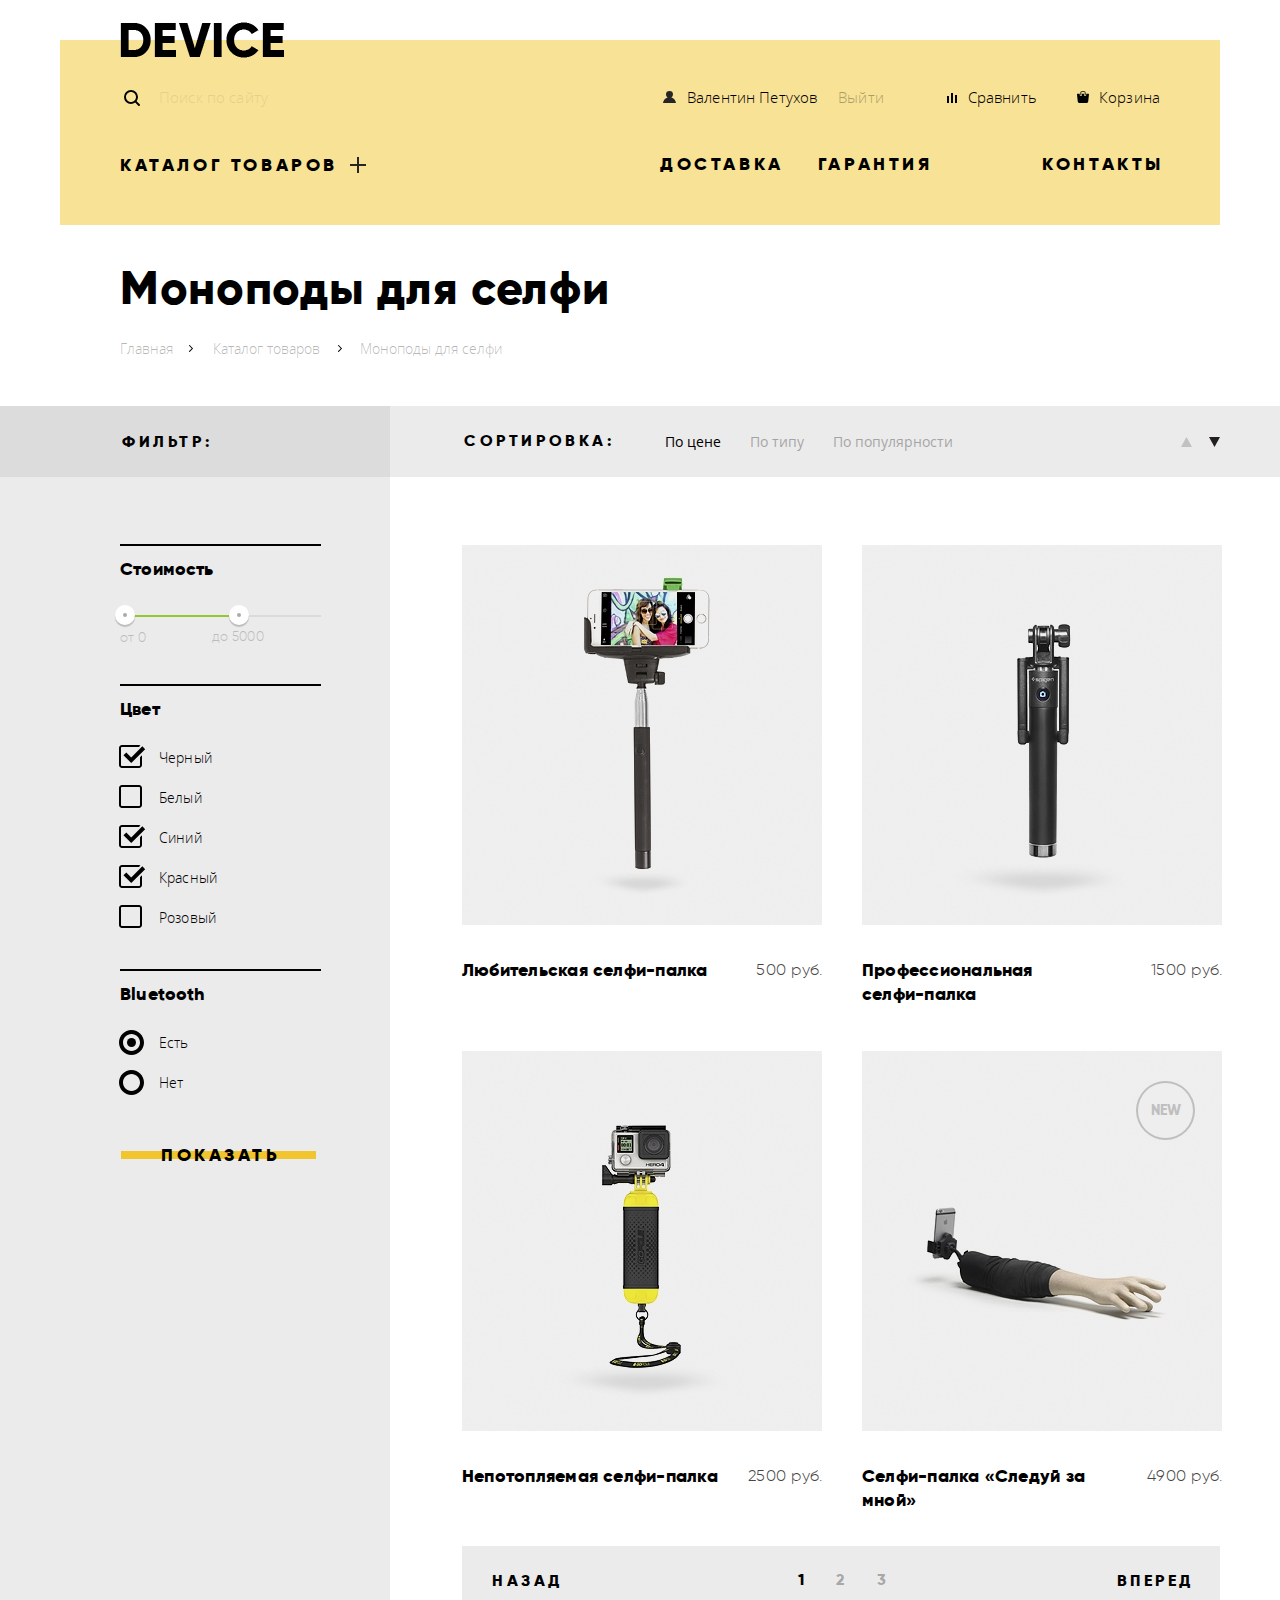
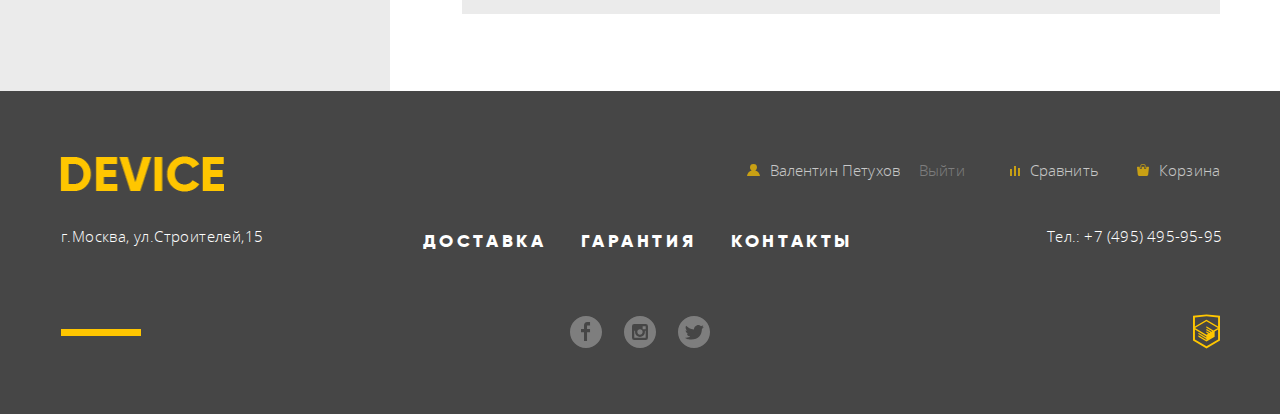
==== commit 78583324: "попытка номер 2.1" ====
--- a/catalog.html
+++ b/catalog.html
@@ -121,13 +121,13 @@
 							name="filter-range" type="range">
 						</fieldset>
 						<fieldset class="filter-item">
-						 <div class="range-controls">
-							 <div class="scale">
-							   <div class="bar"></div>
-							 </div>
-							 <div class="range-toggle range-toggle-min"><span class="range-coast-min">от 0</span></div>
-							 <div class="range-toggle range-toggle-max"><span class="range-coast-max">до 5000</span></div>
-						 </div>
+						 	<div class="range-controls">
+							 	<div class="scale">
+							 		<div class="bar"></div>
+							 	</div>
+							 	<div class="range-toggle range-toggle-min"><span class="range-coast-min">от 0</span></div>
+							 	<div class="range-toggle range-toggle-max"><span class="range-coast-max">до 5000</span></div>
+						 	</div>
 						</fieldset>
 						<fieldset class="filter-item">
 							<legend>Цвет</legend>
--- a/css/style.min.css
+++ b/css/style.min.css
@@ -1 +1 @@
-@font-face {font-family: "gilroy";src: url("../fonts/gilroyextrabold.woff2"),url("../fonts/gilroyextrabold.woff");font-weight: 800;font-style: normal;}@font-face {font-family: "gilroy";src: url("../fonts/gilroylight.woff2"),url("../fonts/gilroylight.woff");font-weight: 300;font-style: normal;}@font-face {font-family: "Open Sans";src: url("../fonts/opensans.woff2"),url("../fonts/opensans.woff");font-weight: 400;font-style: normal;}@font-face {font-family: "Open Sans";src: url("../fonts/opensanslight.woff2"),url("../fonts/opensanslight.woff");font-weight: 300;font-style: normal;}body {min-width: 1160px;margin: 0;padding: 0;font-size: 15px;line-height: 30px;font-weight: 300;color: #000000;}.visually-hidden {position: absolute;clip: rect(0 0 0 0);width: 1px;height: 1px;margin: -1px;}/* общие элементы */.nav-list,.subnav-list,.product-items-section,.service-list,.partners-list,.transport-brands,.footer-nav-list,.breadcrumbs,.filter-list,.subject-sort,.direction-sort,.catalog-list,.paginator-list {list-style: none;padding: 0;margin: 0;}/* кнопка с желтой полоской по центру */a.promo-link {display: inline-block;vertical-align: middle;text-align: center;padding:0 44px;letter-spacing: 3.7px;margin-right:auto;}.btn::before {content: "";position: absolute;top: 8px;left: 1px;height: 8px;right: 5px;background-color: #f0c52e;}.btn:hover::before,.btn:focus::before {height: 40px;top: -9px;}.btn:active {color: rgba(0, 0, 0, 0.3);}.btn-decor {position: relative;z-index: 3;}.btn {text-transform: uppercase;position: relative;font-family: gilroy, Arial, Helvetica, sans-serif;font-weight: 800;padding: 0;margin: 0;text-decoration: none;font-size: 18px;line-height: 24px;color: #000000;letter-spacing: 2.15px;background-color: transparent;border: none;border-radius: 0;}/* начинаю разметку хедераааааа */.logo img:hover {opacity: 0.6;}.logo img:active {opacity: 0.3;}.logo {margin:0;padding: 0;}/*юзер меню*/.main-header {width: 1160px;margin: 0 auto;margin-top: 22px;}.container {width: 1160px;margin: 0 auto;}.wrapper-header {background-color: #f8e296;display: -webkit-box;display: -ms-flexbox;display: flex;-ms-flex-wrap: wrap;flex-wrap: wrap;-webkit-box-orient: vertical;-webkit-box-direction: normal;-ms-flex-direction: column;flex-direction: column;padding-bottom: 60px;}.catalog .wrapper-header {padding-bottom: 45px;margin-bottom: 39px;}.logo {margin-bottom: -18px;margin-left: 60px;line-height: 0;}.user-menu {display: -webkit-box;display: -ms-flexbox;display: flex;-webkit-box-pack: justify;-ms-flex-pack: justify;justify-content: space-between;-webkit-box-align: center;-ms-flex-align: center;align-items: center;-ms-flex-wrap: wrap;flex-wrap: wrap;position: relative;margin-left: 60px;padding-right: 60px;margin-top: 32px;margin-bottom: 28px;}.main-nav {padding-left: 60px;padding-right: 60px;}.user-menu-search {-webkit-box-flex: 0;-ms-flex: none;flex: none;width: 496px;margin-right: 58px;}.login-btn img {position: relative;top:0px;right: 13px;}.compare-btn img {position: relative;top:0px;right: 11px;}.basket-btn img {position: relative;top:0px;right: 10px;}.user-menu-search img {position: absolute;display: block;width: 16px;height: 16px;left: 4px;top: 18px;}.basket-btn {margin-left: 50px;}.user-menu-block {margin-right: auto;margin-left: 0;}.log-out-btn {margin-left: 17px;opacity: 0.3}.login-btn {margin-right: auto;margin-left: 0;}.nav-list {display: -webkit-box;display: -ms-flexbox;display: flex;}.nav-item-link:first-child {-webkit-box-flex: 0;-ms-flex: none;flex: none;width: 500px;margin-right: 40px;}.nav-item-link:last-child {margin-left: auto;margin-right: -4px;}.nav-item-link:nth-child(2),.nav-item-link:nth-child(3) {margin-right: 34px;}.nav-button img {position: relative;right: -12px;top: 2px;}.user-menu input[type="search"],.user-menu a,.search-btn {position: relative;font-family: "Open Sans", Arial, Helvetica, sans-serif;font-weight: 300;border: none;background-color: transparent;text-decoration: none;font-size: 15px;line-height: 30px;color: #000000;letter-spacing: 0.15px;}.user-menu input[type="search"] {opacity: 0.3;padding-bottom: 0;border:none;border-bottom: 2px solid transparent;padding-right: 0;padding-left: 39px;width: 355px;}.user-menu input[type="search"]:hover {opacity: 0.6;}.user-menu input[type="search"]:focus {opacity: 1;border-bottom: 2px solid black;outline: 0;padding-bottom: 0px;}.user-menu-search:focus-within input {border-color: black}.search-btn {border: 2px solid transparent;padding: 8px 20px;opacity: 0;}.user-menu input[type="search"]:focus + .search-btn {border: 2px solid black;opacity: 1;}.user-menu-item:hover,.user-menu-item:focus {opacity: 0.6;}.user-menu-item:active {opacity: 0.3;}.user-menu-search {display: -webkit-box;display: -ms-flexbox;display: flex;}.search-btn:hover,.search-btn:focus {color: rgba(255, 255, 255, 1);background-color: #000000;}.search-btn:active {color: rgba(255, 255, 255, 0.3);background-color: #000000;opacity: 1;}.search-btn:active + .search-site {border-bottom: 2px solid black;}/* блок сетки промо */.list {display: -webkit-box;display: -ms-flexbox;display: flex;-ms-flex-wrap: wrap;flex-wrap: wrap;margin: 0;padding: 0;list-style: none;}.list li {position: relative;margin: 10px;width: 100px;height: 50px;background-color: yellow;}.list li::before {position: absolute;top: 0;right: 0;content: counter(li);counter-increment: li;font-size: 30px;line-height: 40px;color: #000;}.promo-slider-wrapper {position: relative;background-image: -webkit-linear-gradient(#f8e296 99px, transparent 60px);background-image: -o-linear-gradient(#f8e296 99px, transparent 60px);background-image: linear-gradient(#f8e296 99px, transparent 60px);}.image-slide-wrap {max-width: 526px;}.promo-slide:nth-child(3) img {margin-top: 64px;margin-left: 18px;}.promo-slide:nth-child(3) .wrapper-promo {position: relative;margin-left: 14px;}.promo-slide {-webkit-box-sizing: border-box;box-sizing: border-box;width: 100%;height: 490px;display: none;padding-left: 60px;padding-right: 60px;position: relative;margin-bottom: 90px;}.controls {position: absolute;right: 23px;bottom: 148px;display: -webkit-box;display: -ms-flexbox;display: flex;-webkit-box-pack: center;-ms-flex-pack: center;justify-content: center;}.control {position: absolute;opacity: 0;}.slider-controls {position: absolute;right: -40px;bottom: 168px;z-index: 100;width: 160px;height: 18px;text-align: center;font-size: 0;right: 40px;}.control-label {position: relative;margin-left: -1px;display: inline-block;vertical-align: middle;text-align: center;width: 18px;height: 18px;padding: 8px;border-radius: 50%;cursor: pointer;}.control-label:focus {outline: rgb(229, 151, 0) auto 5px;outline-offset: -2px;}.control-label::after {content: "";position: absolute;left: 50%;bottom: 50%;-webkit-transform: translate(-50%, 50%);-ms-transform: translate(-50%, 50%);transform: translate(-50%, 50%);z-index: 1;width: 10px;height: 10px;border:1px solid black;border-radius: 50%;}#product-1:checked ~ .promo-slides .promo-slide:nth-child(1) {display: -webkit-box;display: -ms-flexbox;display: flex;}.slider-controls-item--2:focus + .promo-slides .promo-slide:nth-child(2),#product-2:checked ~ .promo-slides .promo-slide:nth-child(2) {display: -webkit-box;display: -ms-flexbox;display: flex;}#product-3:checked ~ .promo-slides .promo-slide:nth-child(3) {display: -webkit-box;display: -ms-flexbox;display: flex;}#product-1:checked ~ .slider-controls .slider-controls-item--1::before,#product-2:checked ~ .slider-controls .slider-controls-item--2::before,#product-3:checked ~ .slider-controls .slider-controls-item--3::before {content: "";position: absolute;left: 50%;top: 50%;z-index: 2;width: 3px;height: 3px;-webkit-transform: translate(-50%, -50%);-ms-transform: translate(-50%, -50%);transform: translate(-50%, -50%);background-color: inherit;border: 1px solid black;border-radius: 50%;}.promo-slide img {position: relative;left: -46px;top: -11px;display: block;margin: 0 auto;}.wrapper-promo {width: 500px;display: -webkit-box;display: -ms-flexbox;display: flex;-webkit-box-orient: vertical;-webkit-box-direction: normal;-ms-flex-direction: column;flex-direction: column;-ms-flex-item-align: start;align-items: flex-start;}.promo-lead {margin-top: 67px;margin-bottom: 20px;}.promo-desc {margin-top: 0px;margin-bottom: 0;}.wrapper-promo .btn {margin-top: 51px;}.info-table {margin-top: 57px;}.subnav-list {position: relative;bottom: 34px;left: 59px;display: -webkit-box;display: -ms-flexbox;display: flex;-ms-flex-wrap: wrap;flex-wrap: wrap;-webkit-box-align: center;-ms-flex-align: center;align-items: center;width: 680px;margin-top: 19px;text-transform: none;margin-left: 2px;padding-bottom: 3px;}.subnav-list li {width: 220px;margin: 0;z-index: 5;}.subnav-list li:nth-child(2),.subnav-list li:nth-child(5) {-webkit-box-sizing: border-box;box-sizing: border-box;padding-left: 19px}.subnav-list li:nth-child(5) {width: 420px}.subnav-wrap {opacity: 0;position: absolute;width: 1160px;left: -60px;margin: 0 auto;background-color: #f7e296;padding-top: 32px;z-index: 4;}.subnav-wrap:focus-within {opacity: 1;}.nav-button:hover + .subnav-wrap,.nav-button:focus + .subnav-wrap {opacity: 1;}.nav-button {position: relative;display: block;}.nav-button::before {content: "";position: absolute;top: 100%;right: 0;left: 0;height: 25px;background-color: rgba(255, 255, 255, 0);z-index: 5;}.subnav-wrap:hover {opacity: 1;}/*главное меню */.number1 {font-family: gilroy, Arial, Helvetica, sans-serif;font-weight: 800;position: absolute;right: 47px;top: -25px;text-decoration: none;font-size: 179px;line-height: 179.2px;color: #ffffff;letter-spacing: 0.36px;}.number1::before {content: "";width: 100px;height: 7px;background-color: #ffffff;position: absolute;right: 412px;top: 51px;}.nav-item-link {position: relative;}.nav-item-link a {position: relative;font-family: gilroy, Arial, Helvetica, sans-serif;font-weight: 800;text-decoration: none;font-size: 18px;line-height: 24px;color: #000000;letter-spacing: 3.6px;margin-top: 3px;}.subnav-item a {font-family: "Open Sans", Arial, Helvetica, sans-serif;font-weight: 300;text-decoration: none;font-size: 15px;line-height: 36px;color: #000000;letter-spacing: 0.15px;}.nav-item-link a:hover,.nav-item-link a:focus {color: rgba(0, 0, 0, 0.6);}.nav-item-link a:active {color: rgba(0, 0, 0, 0.3);}.nav-list > li {text-transform: uppercase;}/*владения хедера на этом моменте заканчиваются*//*начинается мейн контйнер*//*промо-слайд*/.promo-lead {font-family: gilroy, Arial, Helvetica, sans-serif;font-weight: 800;font-size: 47px;line-height: 56px;color: #000000;letter-spacing: 0.4px;position: relative;}.promo-desc {font-family: "Open Sans", Arial, Helvetica, sans-serif;font-weight: 300;font-size: 15px;line-height: 30px;color: #000000;letter-spacing: 0.15px;}.wrapper-promo .info-table {border-spacing: 0px;}.info-table th {font-family: "Open Sans", Arial, Helvetica, sans-serif;font-weight: 300;font-size: 13px;line-height: 34px;color: #464646;letter-spacing: 0.13px;text-align: left;margin-top: 10px;}.info-table td {font-family: gilroy, Arial, Helvetica, sans-serif;font-weight: 300;font-size: 36px;line-height: 48px;color: #000000;letter-spacing: 0.36px;}.info-table th:nth-child(1),.info-table td:nth-child(1) {width:158px}.promo-slide:nth-child(3) th:nth-child(1),.promo-slide:nth-child(3) td:nth-child(1) {width: 156px;}.promo-slide:nth-child(3) tr {width: 303px;display: block;}.info-table th:nth-child(2),.info-table td:nth-child(2) {width:137px}/*секция продуктов*/.product-sections {margin-bottom: 153px;}.product-items-section {display: -webkit-box;display: -ms-flexbox;display: flex;justify-content: flex-start;flex-wrap: wrap;-webkit-box-pack: justify;-ms-flex-pack: justify;}.product-item {width: 160px;margin-right: 40px}.product-item:nth-child(6n) {margin-right: 0}.product-item a {font-family: gilroy, Arial, Helvetica, sans-serif;font-weight: 800;font-size: 18px;text-decoration: none;line-height: 24px;color: #000000;letter-spacing: 0.18px;}.product-icon-wrapper img {margin: auto;}.product-icon-wrapper {display: -webkit-box;display: -ms-flexbox;display: flex;width: 160px;height: 160px;background-color: rgba(240, 197, 46, 0.5);margin-bottom: 33px;}.product-item span {display: block;}.monopod img {margin-top: 40px;position: relative;right: -2px;bottom: -1px;}.product-item:nth-child(3) img {position: relative;left: 5px;top: 2px;}.product-item:nth-child(4) img {position: relative;left: 2px;top: 2px;}.product-item:nth-child(5) img {position: relative;left: 4px;top: 1px;}.product-item:nth-child(6) img {position: relative;top: 4px;}.product-item:hover .product-icon-wrapper,a:focus .product-icon-wrapper {background-color: rgba(240, 197, 46, 1);}.product-item:active img,.product-item:active span {opacity: 0.3;}/*сервис*//*интерактив сервиса*/.active {display: block;}.service-list button {cursor: pointer;}.service-list-btn:active span,.service-list-btn.active span {display: block;background-color: black;color: #f7e184;}.service-list-btn button {width: 160px;letter-spacing: 3.7px;margin-bottom: 32px;outline: none;}.service-list-btn span {display: block;width: 154px;padding-right: 125px;padding-left: 5px;padding-top: 10px;padding-bottom: 7px;}.service-list-btn .btn::before{top:18px;}.service-list-btn .btn:hover::before{top:0px;}.service-list-btn .btn:focus::before{height: 40px;top: 0px;}/* стоп интерактив*/.service-list {width: 170px;-webkit-box-flex:0;-ms-flex:none;flex:none;margin: 0;position: relative;margin-right: 232px}.service-list::after{content: "";width: 7px;height: 319px;position: absolute;right: -116px;top: -86px;background-color: #000000}.service {background-color: #e5e5e5;background-image: -webkit-linear-gradient(#ffffff 27px, transparent 27px);background-image: -o-linear-gradient(#ffffff 27px, transparent 27px);background-image: linear-gradient(#ffffff 27px, transparent 27px);margin-bottom: 95px}.wrapper-service {display: -webkit-box;display: -ms-flexbox;display: flex;padding-bottom: 106px;}.wrapper-service ul {text-align: center;margin-top: 14px;}.service-slide {width: 760px;}.text-wrap {margin-right: 130px;}.text-wrap p {width: 435px;}.text-wrap h3 {margin: 0;margin-bottom: 31px;}.service-slide {display: none;}.service-slide.active {display: -webkit-box;display: -ms-flexbox;display: flex;}.service-list-btn {width: 160px;margin-top: -8px;}.service-list-btn:last-child {margin-bottom: 0px;}.service-slide h3 {font-family: gilroy, Arial, Helvetica, sans-serif;font-weight: 800;font-size: 47px;line-height: 48px;color: #000000;letter-spacing: 1.1px;}.service-slide img {position: relative;top: 13px;right: 2px;line-height: 0;}.service-slide p {font-family: "Open Sans", Arial, Helvetica, sans-serif;font-weight: 300;font-size: 15px;line-height: 30px;color: #464646;letter-spacing: 0.33px;}/* партнеры */.partners-list {display: -webkit-box;display: -ms-flexbox;display: flex;-webkit-box-pack: justify;-ms-flex-pack: justify;justify-content: space-between;margin-bottom: 134px;}.hidden-color {opacity: 0;position: absolute;}.partner-link:hover .hidden-color,.partner-link:focus .hidden-color {opacity: 1;}/*о нас, контакты*/.about-us {margin-right: 46px;padding-right: 75px;}.contacts {max-width: 560px}.about-us h3::before,.contacts h3::before {content: "";display: block;position: absolute;width: 80px;height: 7px;top: -52px;left: 1px;background-color: #000000;}.wrapper {display: -webkit-box;display: -ms-flexbox;display: flex;margin-bottom:88px;}.about-us h3,.contacts h3 {margin: 0;position: relative;font-family: gilroy, Arial, Helvetica, sans-serif;font-weight: 800;font-size: 47px;line-height: 48px;color: #000000;letter-spacing: 0.21px;margin-bottom: 44px;}.about-us p,.contacts p {margin: 0;font-family: "Open Sans", Arial, Helvetica, sans-serif;font-weight: 300;font-size: 15px;line-height: 30px;color: #464646;letter-spacing: 0.12px;margin-bottom: 30px;}.contacts p {margin-bottom: 38px;}.wrapper-about-us p:nth-child(3) {letter-spacing: 0.1px;margin-bottom: 66px;}.map {margin-bottom: 68px;}.transport-brands-slide a::before {content: "";position: absolute;left: -35px;top: 6px;width: 4px;height: 4px;border:2px solid #e5e5e5;border-radius: 50%;}.transport-brands-slide a {position: relative;font-family: gilroy, Arial, Helvetica, sans-serif;font-weight: 800;font-size: 16px;line-height: 40px;color: #000000;letter-spacing: 0.21px;text-decoration: none;}.transport-brands {margin-left: 36px;margin-bottom: 62px;}.wrapper-about-us a.btn {display: block;width: 260px;text-align: center;letter-spacing: 4.35px;line-height: 24px;font-size: 17px;padding-left: 5px;}.wrapper-contacts a.btn {display: block;width: 260px;text-align: center;letter-spacing: 4.3px;line-height: 24px;font-size: 17px;padding-left: 4px;}/*кончился мейн контейнер*//*футер*/.user-menu-footer {display: inline-block;vertical-align: middle;margin: 0;margin-top: -18px;}.user-menu-footer a {margin:0;}.user-menu-footer .login-btn {margin:0;margin-right: 40px;}.user-menu-footer .compare-btn {margin:0;margin-right: 36px;}.user-menu-footer .basket-btn {margin:0;}.user-menu-item svg {margin-right: 10px;}.wrapper-footer {background-color: #464646;padding-top: 65px;}.catalog .wrapper-footer {margin-top: 0}.footer-row {display: -webkit-box;display: -ms-flexbox;display: flex;-webkit-box-align: center;-ms-flex-align: center;align-items: center;-ms-flex-item-align: center;align-self: center;margin-top: 0px;}.footer-row:nth-child(2) {margin-top: 25px;}.footer-row:nth-child(3) {margin-top: 57px;padding-bottom: 55px;}.footer-row:nth-child(2) .phone-link {letter-spacing: 0.2px;margin-right: -2px;margin-top: -12px;}.footer-row:nth-child(2) p.address {margin: 0;margin-top: -12px;letter-spacing: 0.4px;padding-left: 1px;}.footer-nav-list {display: -webkit-box;display: -ms-flexbox;display: flex;}.decor {position: relative;}.decor::before {content: "";position: absolute;top: -8px;left: 1px;width: 80px;height: 7px;background-color: #ffc600;}.footer-social {display: inline-block;vertical-align: middle;margin-right: -8px;}.footer-social a {opacity: 0.3;margin-left: 19px;text-decoration: none;}.footer-social a:hover,.footer-social a:focus {opacity: 0.6;}.footer-social a:active {opacity: 0.1;}.footer-nav-list li {margin-right: 33px;text-transform: uppercase;}.decor {margin-right: auto;}.htmlacademy {margin-left: auto;}.htmlacademy:hover,.htmlacademy a:focus {opacity: 0.6;}.htmlacademy:active {opacity: 0.3;}.footer-nav {margin: auto;}.logo-footer {margin-right: auto;}.user-menu-footer a {font-family: "Open Sans", Arial, Helvetica, sans-serif;font-weight: 300;font-size: 15px;line-height: 36px;text-decoration: none;letter-spacing: 0.15px;color: #ffffff;}.address {font-family: "Open Sans", Arial, Helvetica, sans-serif;font-weight: 300;font-size: 15px;line-height: 30px;color: #ffffff;}.footer-nav-list a {font-family: gilroy, Arial, Helvetica, sans-serif;font-weight: 800;font-size: 18px;line-height: 24px;color: #ffffff;letter-spacing: 3.6px;text-decoration: none;}.footer-nav-list a:hover,.footer-nav-list a:focus {opacity: 0.6}.footer-nav-list a:active {opacity: 0.3}.phone-link {font-family: "Open Sans", Arial, Helvetica, sans-serif;font-weight: 300;font-size: 15px;line-height: 30px;color: #ffffff;text-decoration: none;}/*кончился футер*//*модалки*/.popup-map iframe {width: 100%;position: relative;z-index: 2;border: none;}.popup-map p {position: absolute;top: 0;left: 0;z-index: 1;margin: 0;}@-webkit-keyframes bounce {0% {margin-top: -2000px}70% {margin-top: 30px}90% {margin-top: -10px}100% {margin-top: 0}}@keyframes bounce {0% {margin-top: -2000px}70% {margin-top: 30px}90% {margin-top: -10px}100% {margin-top: 0}}@-webkit-keyframes shake {0%,100% {-webkit-transform: translateX(0);transform: translateX(0);}10%,30%,50%,70%,90% {-webkit-transform: translateX(-10px);transform: translateX(-10px);}20%,40%,60%,80% {-webkit-transform: translateX(10px);transform: translateX(10px);}}@keyframes shake {0%,100% {margin-left: 0}10%,30%,50%,70%,90% {margin-left: 10px}20%,40%,60%,80% {margin-left: -10px}}.popup-map {width: 960px;height: 559px;display: none;position: fixed;left: 50%;top: 50%;-webkit-transform: translate(-50%,-50%);-ms-transform: translate(-50%,-50%);transform: translate(-50%,-50%);margin: 0 auto;z-index: 100;-webkit-box-shadow: 0px 10px 20px 0px rgba(4, 6, 6, 0.2);box-shadow: 0px 10px 20px 0px rgba(4, 6, 6, 0.2);padding: 0;margin: 0;line-height: 0;}.container-modal .btn {margin-top: 40px;margin-bottom: 88px;display: block;width: 202px;letter-spacing: 4px;cursor: pointer;}.btn-wrapper {display: -webkit-box;display: -ms-flexbox;display: flex;margin-right: 20px;padding-top: 20px;}.popup-write-us-button {margin-top: 30px;}.popup-write-us {display: none;position: fixed;left: 50%;top: 50%;-webkit-transform: translate(-50%,-50%);-ms-transform: translate(-50%,-50%);transform: translate(-50%,-50%);width: 960px;margin: 0 auto;-webkit-box-shadow: 0px 10px 20px 0px rgba(4, 6, 6, 0.2);box-shadow: 0px 10px 20px 0px rgba(4, 6, 6, 0.2);padding-top: 54px;z-index: 100;background-color: #ffffff;}.modal-show {display: block;-webkit-animation: bounce 0.6s;animation: bounce 0.6s;}.modal-error {-webkit-animation: shake 0.6s;animation: shake 0.6s;}.container-modal {margin-left: 100px;margin-right: 100px;padding-top: 40px;-webkit-box-sizing: border-box;box-sizing: border-box;}.label-wrap {display: -webkit-box;display: -ms-flexbox;display: flex;-webkit-box-pack: justify;-ms-flex-pack: justify;justify-content: space-between;}.label-wrap-inner {display: -webkit-box;display: -ms-flexbox;display: flex;-webkit-box-orient: vertical;-webkit-box-direction: normal;-ms-flex-direction: column;flex-direction: column;}.modal-form label {font-family: gilroy, Arial, Helvetica, sans-serif;font-weight: 800;font-size: 18px;line-height: 24px;color: #000000;display: block;margin-bottom: 5px;letter-spacing: 0.2px;}.modal-form input[type="text"],.modal-form input[type="email"],.mail-text-area {font-family: "Open Sans", Arial, Helvetica, sans-serif;font-weight: 300;font-size: 14px;line-height: 18px;color: #464646;-webkit-box-sizing: border-box;box-sizing: border-box;border: none;background-color: #f2f2f2;}.modal-form input[type="text"],.modal-form input[type="email"] {width: 360px;height: 50px;padding: 18px 20px;margin-bottom: 35px;}.mail-text-area {height: 156px;width: 100%;padding: 18px 20px;}.modal-form input:hover {background-color: #eaeaea;}.modal-form input:focus {background-color: #ffffff;outline: 3px solid #f0c52e;}.modal-form input:invalid {background-color: #f6dada;}::-webkit-input-placeholder {color: rgba(70, 70, 70, 0.4);}::-moz-placeholder {color: rgba(70, 70, 70, 0.4);} /* Firefox 19+ */:-moz-placeholder {color: rgba(70, 70, 70, 0.4);} /* Firefox 18- */:-ms-input-placeholder {color: rgba(70, 70, 70, 0.4);}.modal-close {position: absolute;right: 22px;top: 22px;width: 57px;height: 56px;background: url(../img/modal-close.svg) no-repeat;border: none;-webkit-box-shadow: none;box-shadow: none;z-index: 100;cursor: pointer;}.close-map {right: 20px}/*Стилизация каталога*//*каталог мейн контейнер*/.container-catalog {width: 1160px;margin: 0 auto;display: -webkit-box;display: -ms-flexbox;display: flex;}.catalog-row .container-catalog {display: -webkit-box;display: -ms-flexbox;display: flex;}.breadcrumbs {display: -webkit-box;display: -ms-flexbox;display: flex;}.breadcrumbs li {position: relative;margin-right: 40px;}.breadcrumbs li:not(:last-child):after {content: "";position: absolute;right: -20px;top: 8px;display: block;width: 4px;height: 7px;background: url("../img/nav-arrow.svg") no-repeat 100% 100%;}.breadcrumbs li:nth-child(2):after {right: -22px}.wrapper-title {margin: 0 auto;}.wrapper-title {margin-left: 60px;}.page-title {font-family: gilroy, Arial, Helvetica, sans-serif;font-weight: 800;font-size: 47px;line-height: 48px;color: #000000;letter-spacing: 0.7px;margin: 0;margin-bottom: 25px;}.breadcrumbs,.breadcrumbs a {font-family: "Open Sans", Arial, Helvetica, sans-serif;font-weight: 300;font-size: 14px;line-height: 24px;color: rgba(0, 0, 0, 0.3);text-decoration: none;margin-bottom: 45px;}.breadcrumbs a:hover,.breadcrumbs a:focus {color: rgba(0, 0, 0, 0.6)}.breadcrumbs a:active {color: rgba(0, 0, 0, 0.1)}/*фильтры*/.range-controls {position: relative;margin-bottom: 36px;}.range-controls .scale {height: 2px;background: #dbdbdb;}.range-controls .bar {width: 55%;height: 2px;background: #91c92f;}.range-toggle {position: absolute;top: -9px;width: 4px;height: 4px;background: #ababab;border: 8px solid #ffffff;border-radius: 50%;-webkit-box-shadow: 0 2px 1px 0 rgba(0, 1, 1, 0.2);box-shadow: 0 2px 1px 0 rgba(0, 1, 1, 0.2);cursor: pointer;}.range-toggle:hover,.range-toggle:focus {width: 5px;height: 5px;}.range-toggle-min {position:absolute;left: -1px;top: -10px;}.range-coast-min,.range-coast-max {display: block;width: 55px;position: absolute;left: -5px;font-family: gilroy, Arial, Helvetica, sans-serif;font-weight: 300;font-size: 13px;letter-spacing: 0.3px;line-height: 24px;color: #000000;opacity: 0.2;}.range-coast-min {left:-3px;top: 13px}.range-coast-max {left:-25px;top: 12px}.range-toggle-max {left: 55%;top: -10px;}.filter-item:nth-child(2) {margin-left: -4px;}.filter-item .filter-list {padding-left: 39px;margin-top: 17px;position: relative;}.filter-list label {position: relative;}.check-filter::before {content: "";display: block;position: absolute;width: 27px;height: 23px;background-image: url("../img/checkbox-off.svg");background-repeat:no-repeat;left: -40px;top:-3px;}.check-filter:hover::before,.check-filter:focus::before {opacity: 0.6}.check-filter:active::before {opacity: 1;background-image: url("../img/checkbox-on.svg");}.checkbox-filter:focus + .check-filter::before {outline: rgb(229, 151, 0) auto 5px;outline-offset: -2px;}.radio-input:focus + .radio-filter::before {outline: rgb(229, 151, 0) auto 5px;outline-offset: -2px;}.checkbox-filter:checked + .check-filter::before {background-image: url("../img/checkbox-on.svg");}.checkbox-filter:checked + .check-filter:hover::before {opacity: 0.6;}.checkbox-filter:checked + .check-filter:active::before {opacity: 1;background-image: url("../img/checkbox-off.svg");}.radio-filter::before {content: "";display: block;position: absolute;width: 27px;height: 25px;background-image: url("../img/radio-off.svg");background-repeat:no-repeat;left: -40px;top:-3px;}.radio-filter:hover::before,.radio-filter:focus::before {opacity: 0.6;}.radio-filter:active::before {opacity: 1;background-image: url("../img/radio-on.svg");}.radio-input:checked + .radio-filter::before {background-image: url("../img/radio-on.svg");}.radio-input:checked + .radio-filter:hover::before {opacity: 0.6}.radio-input:checked + .radio-filter:active::before {opacity: 1;background-image: url("../img/radio-off.svg");}.filter-form .btn {display: inline;width: 100%;letter-spacing: 3.5px;margin-top: 9px;cursor: pointer;}.subject-sort {display: -webkit-box;display: -ms-flexbox;display: flex;-webkit-box-align: center;-ms-flex-align: center;align-items: center;margin-left: 50px;}.subject-sort li {margin-right: 29px;}.direction-sort {display: -webkit-box;display: -ms-flexbox;display: flex;-ms-flex-item-align: center;align-self: center;margin-left: auto;}.direction-sort li {margin-left: 17px;}.aside-col {box-sizing: border-box;-webkit-box-flex: 0;-ms-flex: none;flex: none;width: 330px;padding-left: 60px;padding-top: 8px;padding-bottom: 6px;background-color: #dcdcdc;}.container-catalog .wrapper-sorts {background-color: #ebebeb;}.catalog-row .aside-col {background-color: #ebebeb;}.sorting-row {background-image: -webkit-gradient(linear, left top, right top, from(#dcdcdc), color-stop(50%, #dcdcdc), color-stop(50%, #ebebeb), to(#ebebeb));background-image: -webkit-linear-gradient(left, #dcdcdc 0%, #dcdcdc 50%, #ebebeb 50%, #ebebeb 100%);background-image: -o-linear-gradient(left, #dcdcdc 0%, #dcdcdc 50%, #ebebeb 50%, #ebebeb 100%);background-image: linear-gradient(to right, #dcdcdc 0%, #dcdcdc 50%, #ebebeb 50%, #ebebeb 100%);}.catalog-row {background-image: -webkit-gradient(linear, left top, right top, from(#ebebeb), color-stop(50%, #ebebeb), color-stop(50%, transparent), to(transparent));background-image: -webkit-linear-gradient(left, #ebebeb 0%, #ebebeb 50%, transparent 50%, transparent 100%);background-image: -o-linear-gradient(left, #ebebeb 0%, #ebebeb 50%, transparent 50%, transparent 100%);background-image: linear-gradient(to right, #ebebeb 0%, #ebebeb 50%, transparent 50%, transparent 100%);}.main-col{box-sizing: border-box;-webkit-box-flex: 0;-ms-flex: none;flex: none;width: 830px;padding-left: 72px;background-color: #ffffff;padding-bottom: 77px;}.catalog-list {display: -webkit-box;display: -ms-flexbox;display: flex;width: 760px;-ms-flex-wrap: wrap;flex-wrap: wrap;margin-top: 68px;}.catalog-item-inner {display: -webkit-box;display: -ms-flexbox;display: flex;-webkit-box-pack: justify;-ms-flex-pack: justify;justify-content: space-between;margin-top: 33px;}.catalog-item-inner h3,.catalog-item-inner span {margin: 0;padding: 0;line-height: 0;}.catalog-item-inner span {letter-spacing: 0.5px;}.catalog-item .actions {position: absolute;top: 0;left: 0;background-color:rgba(255,255,255,0.7);z-index:10;width: 360px;text-align: center;height: 380px;padding-right: 0;display: -webkit-box;display: -ms-flexbox;display: flex;-webkit-box-orient: vertical;-webkit-box-direction: normal;-ms-flex-direction: column;flex-direction: column;display: none;}.actions a:nth-child(2) {letter-spacing: 0.2px;margin-top: 13px;opacity: 0.5;}.actions a:hover:nth-child(2) {opacity: 1;}.actions a:active:nth-child(2) {opacity: 0.2;}.actions .catalog-item-order {width: 205px;margin: 0 auto;margin-top: 50%;letter-spacing: 3.4px;}.catalog-item:hover .actions {display: -webkit-box;display: -ms-flexbox;display: flex;}.catalog-list li:nth-child(even) {margin-right: 0;}.catalog-container {display: -webkit-box;display: -ms-flexbox;display: flex;margin-left: 60px;}.wrapper-sorts {display: -webkit-box;display: -ms-flexbox;display: flex;width: 70%;padding-left: 72px;}.filter-item {border: none;margin: 0;padding: 0;margin-bottom: 31px;}.filter-item:first-child {;margin-top: 59px;margin-bottom: 34px}.aside-col form {width: 201px;}.subject-sort-item a {opacity: 0.3;}.subject-sort-item:hover a,.subject-sort-item:focus a {opacity: 0.6;}.subject-sort-item:active a {opacity: 1;}.filter-block {font-family: gilroy, Arial, Helvetica, sans-serif;font-weight: 800;font-size: 16px;line-height: 24px;color: #000000;letter-spacing: 3.6px;text-transform: uppercase;padding-left: 2px;margin: 0;padding-top: 23px;}.aside-col .filter-block {padding: 0;margin: 0;padding-top: 16px;padding-left: 2px;padding-bottom: 17px;}.filter-item legend {display: block;width: 100%;font-family: gilroy, Arial, Helvetica, sans-serif;font-weight: 800;font-size: 18px;line-height: 24px;color: #000000;letter-spacing: 0.18px;border-top: 2px solid #000000;padding-top: 11px;}.filter-option label {font-family: "Open Sans", Arial, Helvetica, sans-serif;font-weight: 300;font-size: 14px;line-height: 40px;color: #000000;letter-spacing: 0.14px;cursor: pointer;}.subject-sort-item a {font-family: "Open Sans", Arial, Helvetica, sans-serif;font-weight: 400;font-size: 14px;line-height: 18px;color: #000000;text-decoration: none;}.direction-sort-item a {opacity: 0.2;}.subject-sort-item .active,.direction-sort-item .active {opacity: 1;}.subject-sort-item:hover .active,.subject-sort-item:focus .active,.direction-sort-item:hover a,.direction-sort-item:focus a {opacity: 0.4;}.subject-sort-item:active .active,.direction-sort-item:active a {opacity: 1;}/*блок с карточками товаров включая пагинатор*/.catalog-item {width: 360px;position: relative;margin-right: 40px;margin-bottom: 45px;}.catalog-item a {width: 100%;display: block;}.catalog-item img {display: block;width: 100%;}.label-new {position: absolute;}.wrapper-paginator {margin-top: -11px;}.label-new {font-family: gilroy, Arial, Helvetica, sans-serif;font-weight: 800;font-size: 14px;line-height: 24px;opacity: 1;text-transform: uppercase;width: 55px;height: 55px;border-radius: 50%;text-transform: uppercase;background: #eeeeee;position: absolute;right: 29px;top: 32px;-webkit-box-shadow:0px 0px 0px 2px #bfbfbf;box-shadow:0px 0px 0px 2px #bfbfbf;}.label-new span {color: #bfbfbf;position: absolute;top: 50%;left: 50%;-webkit-transform: translate(-50%,-50%);-ms-transform: translate(-50%,-50%);transform: translate(-50%,-50%);}.catalog-item-inner a {display: -webkit-box;display: -ms-flexbox;display: flex;-ms-flex-wrap: wrap;flex-wrap: wrap;max-width: 250px;font-family: gilroy, Arial, Helvetica, sans-serif;font-weight: 800;font-size: 18px;line-height: 24px;color: #000000;text-decoration: none;letter-spacing: 0.23px;max-width: 230px;}.catalog-item:nth-child(3) h3 {max-width: 260px;white-space: nowrap;}.catalog-item:nth-child(1) h3 {width: 100%;white-space: nowrap;}.catalog-item-inner span {font-family: gilroy, Arial, Helvetica, sans-serif;font-weight: 300;font-size: 16px;line-height: 24px;color: #464646;white-space: nowrap;}/* стиль для карточки при наведении */.catalog-item-compare {font-family: "Open Sans", Arial, Helvetica, sans-serif;font-weight: 300;font-size: 13px;line-height: 36px;color: #464646;letter-spacing: 0.13px;text-decoration: none;}/*пагинатор*/.paginator-box {display: -webkit-box;display: -ms-flexbox;display: flex;max-width: 760px;-webkit-box-pack: justify;-ms-flex-pack: justify;justify-content: space-between;background-color: #ebebeb;-webkit-box-align: center;-ms-flex-align: center;align-items: center;-webkit-box-sizing: border-box;box-sizing: border-box;max-height: 70px;}.paginator-list {display: -webkit-box;display: -ms-flexbox;display: flex;-webkit-box-pack: justify;-ms-flex-pack: justify;justify-content: space-between;}.paginator-item {padding-right: 31px;}.button-forward {position: relative;}.button-forward a {display: block;font-family: gilroy, Arial, Helvetica, sans-serif;font-weight: 800;font-size: 16px;line-height: 24px;color: #000000;letter-spacing: 3.5px;text-decoration: none;text-transform: uppercase;text-align: center;padding: 23px 30px 21px 30px;}.button-forward a:hover,.button-forward a:focus {background-color: #d8d8d8;}.button-forward a:active {background-color: #d8d8d8;color: rgba(0, 0, 0, 0.3);}.button-back a {display: block;font-family: gilroy, Arial, Helvetica, sans-serif;font-weight: 800;font-size: 16px;line-height: 24px;color: #000000;margin-right: -4px;letter-spacing: 3.5px;text-decoration: none;text-transform: uppercase;text-align: center;padding: 23px 30px 21px 30px;}.button-back a:hover,.button-back a:focus {background-color: #d8d8d8;}.button-back a:active {background-color: #d8d8d8;color: rgba(0, 0, 0, 0.3);}.paginator-list {margin-left: 37px;}.paginator-list,.paginator-list a {font-family: gilroy, Arial, Helvetica, sans-serif;font-weight: 800;font-size: 16px;line-height: 24px;color: rgba(0, 0, 0, 0.3);letter-spacing: 0.91px;text-decoration: none;}.paginator-item a:hover,.paginator-item a:focus {font-family: gilroy, Arial, Helvetica, sans-serif;font-weight: 800;font-size: 16px;line-height: 24px;color: rgba(0, 0, 0, 0.6);letter-spacing: 0.91px;text-decoration: none;}.paginator-item a:active {font-family: gilroy, Arial, Helvetica, sans-serif;font-weight: 800;font-size: 16px;line-height: 24px;color: rgba(0, 0, 0, 1);letter-spacing: 0.91px;text-decoration: none;}.pagination-item-current {color: rgba(0, 0, 0, 1);}/* футер */.catalog-footer .basket-btn {margin-left: 36px;}.catalog-footer .log-name {margin-right: 15px;}.catalog-footer-nav li {margin-right: 35px;}.catalog-footer .logo-footer {margin-right: auto;}.catalog-footer .log-out-btn {margin:0;margin-right: 41px;opacity: 0.3}.catalog-compare-btn {margin-right: 15px;}.catalog-footer-social {margin-left: 37px;}.catalog-footer-social a {margin: 0;opacity: 0.3;}.catalog-footer-social img {margin-right: 18px;}.catalog-footer-social a:nth-child(2),.catalog-footer-social a:nth-child(1) {margin: 0;}.user-menu-footer a {opacity: 0.7;}.user-menu-footer a:hover,.user-menu-footer a:focus {opacity: 1;}.user-menu-footer a:active {opacity: 0.3;}+@font-face {font-family: "gilroy";src: url("../fonts/gilroyextrabold.woff2"),url("../fonts/gilroyextrabold.woff");font-weight: 800;font-style: normal;}@font-face {font-family: "gilroy";src: url("../fonts/gilroylight.woff2"),url("../fonts/gilroylight.woff");font-weight: 300;font-style: normal;}@font-face {font-family: "Open Sans";src: url("../fonts/opensans.woff2"),url("../fonts/opensans.woff");font-weight: 400;font-style: normal;}@font-face {font-family: "Open Sans";src: url("../fonts/opensanslight.woff2"),url("../fonts/opensanslight.woff");font-weight: 300;font-style: normal;}body {min-width: 1160px;margin: 0;padding: 0;font-size: 15px;line-height: 30px;font-weight: 300;color: #000000;}.visually-hidden {position: absolute;clip: rect(0 0 0 0);width: 1px;height: 1px;margin: -1px;}/* общие элементы */.nav-list,.subnav-list,.product-items-section,.service-list,.partners-list,.transport-brands,.footer-nav-list,.breadcrumbs,.filter-list,.subject-sort,.direction-sort,.catalog-list,.paginator-list {list-style: none;padding: 0;margin: 0;}/* кнопка с желтой полоской по центру */a.promo-link {display: inline-block;vertical-align: middle;text-align: center;padding:0 44px;letter-spacing: 3.7px;margin-right:auto;}.btn::before {content: "";position: absolute;top: 8px;left: 1px;height: 8px;right: 5px;background-color: #f0c52e;}.btn:hover::before,.btn:focus::before {height: 40px;top: -9px;}.btn:active {color: rgba(0, 0, 0, 0.3);}.btn-decor {position: relative;z-index: 3;}.btn {text-transform: uppercase;position: relative;font-family: gilroy, Arial, Helvetica, sans-serif;font-weight: 800;padding: 0;margin: 0;text-decoration: none;font-size: 18px;line-height: 24px;color: #000000;letter-spacing: 2.15px;background-color: transparent;border: none;border-radius: 0;}/* начинаю разметку хедераааааа */.logo img:hover {opacity: 0.6;}.logo img:active {opacity: 0.3;}.logo {margin:0;padding: 0;}/*юзер меню*/.main-header {width: 1160px;margin: 0 auto;margin-top: 22px;}.container {width: 1160px;margin: 0 auto;}.wrapper-header {background-color: #f8e296;display: -webkit-box;display: -ms-flexbox;display: flex;-ms-flex-wrap: wrap;flex-wrap: wrap;-webkit-box-orient: vertical;-webkit-box-direction: normal;-ms-flex-direction: column;flex-direction: column;padding-bottom: 60px;}.catalog .wrapper-header {padding-bottom: 45px;margin-bottom: 39px;}.logo {margin-bottom: -18px;margin-left: 60px;line-height: 0;}.user-menu {display: -webkit-box;display: -ms-flexbox;display: flex;-webkit-box-pack: justify;-ms-flex-pack: justify;justify-content: space-between;-webkit-box-align: center;-ms-flex-align: center;align-items: center;-ms-flex-wrap: wrap;flex-wrap: wrap;position: relative;margin-left: 60px;padding-right: 60px;margin-top: 32px;margin-bottom: 28px;}.main-nav {padding-left: 60px;padding-right: 60px;}.user-menu-search {-webkit-box-flex: 0;-ms-flex: none;flex: none;width: 496px;margin-right: 58px;}.login-btn img {position: relative;top:0px;right: 13px;}.compare-btn img {position: relative;top:0px;right: 11px;}.basket-btn img {position: relative;top:0px;right: 10px;}.user-menu-search img {position: absolute;display: block;width: 16px;height: 16px;left: 4px;top: 18px;}.basket-btn {margin-left: 50px;}.user-menu-block {margin-right: auto;margin-left: 0;}.log-out-btn {margin-left: 17px;opacity: 0.3}.login-btn {margin-right: auto;margin-left: 0;}.nav-list {display: -webkit-box;display: -ms-flexbox;display: flex;}.nav-item-link:first-child {-webkit-box-flex: 0;-ms-flex: none;flex: none;width: 500px;margin-right: 40px;}.nav-item-link:last-child {margin-left: auto;margin-right: -4px;}.nav-item-link:nth-child(2),.nav-item-link:nth-child(3) {margin-right: 34px;}.nav-button img {position: relative;right: -12px;top: 2px;}.user-menu input[type="search"],.user-menu a,.search-btn {position: relative;font-family: "Open Sans", Arial, Helvetica, sans-serif;font-weight: 300;border: none;background-color: transparent;text-decoration: none;font-size: 15px;line-height: 30px;color: #000000;letter-spacing: 0.15px;}.user-menu input[type="search"] {opacity: 0.3;padding-bottom: 0;border:none;border-bottom: 2px solid transparent;padding-right: 0;padding-left: 39px;width: 355px;}.user-menu input[type="search"]:hover {opacity: 0.6;}.user-menu input[type="search"]:focus {opacity: 1;border-bottom: 2px solid black;outline: 0;padding-bottom: 0px;}.user-menu-search:focus-within input {border-color: black}.search-btn {border: 2px solid transparent;padding: 8px 20px;opacity: 0;}.user-menu input[type="search"]:focus + .search-btn {border: 2px solid black;opacity: 1;}.user-menu-item:hover,.user-menu-item:focus {opacity: 0.6;}.user-menu-item:active {opacity: 0.3;}.user-menu-search {display: -webkit-box;display: -ms-flexbox;display: flex;}.search-btn:hover,.search-btn:focus {color: rgba(255, 255, 255, 1);background-color: #000000;}.search-btn:active {color: rgba(255, 255, 255, 0.3);background-color: #000000;opacity: 1;}.search-btn:active + .search-site {border-bottom: 2px solid black;}/* блок сетки промо */.list {display: -webkit-box;display: -ms-flexbox;display: flex;-ms-flex-wrap: wrap;flex-wrap: wrap;margin: 0;padding: 0;list-style: none;}.list li {position: relative;margin: 10px;width: 100px;height: 50px;background-color: yellow;}.list li::before {position: absolute;top: 0;right: 0;content: counter(li);counter-increment: li;font-size: 30px;line-height: 40px;color: #000;}.promo-slider-wrapper {position: relative;background-image: -webkit-linear-gradient(#f8e296 99px, transparent 60px);background-image: -o-linear-gradient(#f8e296 99px, transparent 60px);background-image: linear-gradient(#f8e296 99px, transparent 60px);}.image-slide-wrap {max-width: 526px;}.promo-slide:nth-child(3) img {margin-top: 64px;margin-left: 18px;}.promo-slide:nth-child(3) .wrapper-promo {position: relative;margin-left: 14px;}.promo-slide {-webkit-box-sizing: border-box;box-sizing: border-box;width: 100%;height: 490px;display: none;padding-left: 60px;padding-right: 60px;position: relative;margin-bottom: 90px;}.controls {position: absolute;right: 23px;bottom: 148px;display: -webkit-box;display: -ms-flexbox;display: flex;-webkit-box-pack: center;-ms-flex-pack: center;justify-content: center;}.control {position: absolute;opacity: 0;}.slider-controls {position: absolute;right: -40px;bottom: 168px;z-index: 100;width: 160px;height: 18px;text-align: center;font-size: 0;right: 40px;}.control-label {position: relative;margin-left: -1px;display: inline-block;vertical-align: middle;text-align: center;width: 18px;height: 18px;padding: 8px;border-radius: 50%;cursor: pointer;}.control-label:focus {outline: rgb(229, 151, 0) auto 5px;outline-offset: -2px;}.control-label::after {content: "";position: absolute;left: 50%;bottom: 50%;-webkit-transform: translate(-50%, 50%);-ms-transform: translate(-50%, 50%);transform: translate(-50%, 50%);z-index: 1;width: 10px;height: 10px;border:1px solid black;border-radius: 50%;}#product-1:checked ~ .promo-slides .promo-slide:nth-child(1) {display: -webkit-box;display: -ms-flexbox;display: flex;}.slider-controls-item--2:focus + .promo-slides .promo-slide:nth-child(2),#product-2:checked ~ .promo-slides .promo-slide:nth-child(2) {display: -webkit-box;display: -ms-flexbox;display: flex;}#product-3:checked ~ .promo-slides .promo-slide:nth-child(3) {display: -webkit-box;display: -ms-flexbox;display: flex;}#product-1:checked ~ .slider-controls .slider-controls-item--1::before,#product-2:checked ~ .slider-controls .slider-controls-item--2::before,#product-3:checked ~ .slider-controls .slider-controls-item--3::before {content: "";position: absolute;left: 50%;top: 50%;z-index: 2;width: 3px;height: 3px;-webkit-transform: translate(-50%, -50%);-ms-transform: translate(-50%, -50%);transform: translate(-50%, -50%);background-color: inherit;border: 1px solid black;border-radius: 50%;}.promo-slide img {position: relative;left: -46px;top: -11px;display: block;margin: 0 auto;}.wrapper-promo {width: 500px;display: -webkit-box;display: -ms-flexbox;display: flex;-webkit-box-orient: vertical;-webkit-box-direction: normal;-ms-flex-direction: column;flex-direction: column;-ms-flex-item-align: start;align-items: flex-start;}.promo-lead {margin-top: 67px;margin-bottom: 20px;}.promo-desc {margin-top: 0px;margin-bottom: 0;}.wrapper-promo .btn {margin-top: 51px;}.info-table {margin-top: 57px;}.subnav-list {position: relative;bottom: 34px;left: 59px;display: -webkit-box;display: -ms-flexbox;display: flex;-ms-flex-wrap: wrap;flex-wrap: wrap;-webkit-box-align: center;-ms-flex-align: center;align-items: center;width: 680px;margin-top: 19px;text-transform: none;margin-left: 2px;padding-bottom: 3px;}.subnav-list li {width: 220px;margin: 0;z-index: 5;}.subnav-list li:nth-child(2),.subnav-list li:nth-child(5) {-webkit-box-sizing: border-box;box-sizing: border-box;padding-left: 19px}.subnav-list li:nth-child(5) {width: 420px}.subnav-wrap {opacity: 0;position: absolute;width: 1160px;left: -60px;margin: 0 auto;background-color: #f7e296;padding-top: 32px;z-index: 4;}.subnav-wrap:focus-within {opacity: 1;}.nav-button:hover + .subnav-wrap,.nav-button:focus + .subnav-wrap {opacity: 1;}.nav-button {position: relative;display: block;}.nav-button::before {content: "";position: absolute;top: 100%;right: 0;left: 0;height: 25px;background-color: rgba(255, 255, 255, 0);z-index: 5;}.subnav-wrap:hover {opacity: 1;}/*главное меню */.number1 {font-family: gilroy, Arial, Helvetica, sans-serif;font-weight: 800;position: absolute;right: 47px;top: -25px;text-decoration: none;font-size: 179px;line-height: 179.2px;color: #ffffff;letter-spacing: 0.36px;}.number1::before {content: "";width: 100px;height: 7px;background-color: #ffffff;position: absolute;right: 412px;top: 51px;}.nav-item-link {position: relative;}.nav-item-link a {position: relative;font-family: gilroy, Arial, Helvetica, sans-serif;font-weight: 800;text-decoration: none;font-size: 18px;line-height: 24px;color: #000000;letter-spacing: 3.6px;margin-top: 3px;}.subnav-item a {font-family: "Open Sans", Arial, Helvetica, sans-serif;font-weight: 300;text-decoration: none;font-size: 15px;line-height: 36px;color: #000000;letter-spacing: 0.15px;}.nav-item-link a:hover,.nav-item-link a:focus {color: rgba(0, 0, 0, 0.6);}.nav-item-link a:active {color: rgba(0, 0, 0, 0.3);}.nav-list > li {text-transform: uppercase;}/*владения хедера на этом моменте заканчиваются*//*начинается мейн контйнер*//*промо-слайд*/.promo-lead {font-family: gilroy, Arial, Helvetica, sans-serif;font-weight: 800;font-size: 47px;line-height: 56px;color: #000000;letter-spacing: 0.4px;position: relative;}.promo-desc {font-family: "Open Sans", Arial, Helvetica, sans-serif;font-weight: 300;font-size: 15px;line-height: 30px;color: #000000;letter-spacing: 0.15px;}.wrapper-promo .info-table {border-spacing: 0px;}.info-table th {font-family: "Open Sans", Arial, Helvetica, sans-serif;font-weight: 300;font-size: 13px;line-height: 34px;color: #464646;letter-spacing: 0.13px;text-align: left;margin-top: 10px;}.info-table td {font-family: gilroy, Arial, Helvetica, sans-serif;font-weight: 300;font-size: 36px;line-height: 48px;color: #000000;letter-spacing: 0.36px;}.info-table th:nth-child(1),.info-table td:nth-child(1) {width:158px}.promo-slide:nth-child(3) th:nth-child(1),.promo-slide:nth-child(3) td:nth-child(1) {width: 156px;}.promo-slide:nth-child(3) tr {width: 303px;display: block;}.info-table th:nth-child(2),.info-table td:nth-child(2) {width:137px}/*секция продуктов*/.product-sections {margin-bottom: 133px;}.product-items-section {display: -webkit-box;display: -ms-flexbox;display: flex;justify-content: flex-start;flex-wrap: wrap;-webkit-box-pack: justify;-ms-flex-pack: justify;}.product-item {width: 160px;margin-right: 40px}.product-item:nth-child(6n) {margin-right: 0}.product-item a {font-family: gilroy, Arial, Helvetica, sans-serif;font-weight: 800;font-size: 18px;text-decoration: none;line-height: 24px;color: #000000;letter-spacing: 0.18px;}.product-icon-wrapper img {margin: auto;}.product-icon-wrapper {display: -webkit-box;display: -ms-flexbox;display: flex;width: 160px;height: 160px;background-color: rgba(240, 197, 46, 0.5);margin-bottom: 33px;}.product-item span {display: block;margin-bottom: 20px;}.monopod img {margin-top: 40px;position: relative;right: -2px;bottom: -1px;}.product-item:nth-child(3) img {position: relative;left: 5px;top: 2px;}.product-item:nth-child(4) img {position: relative;left: 2px;top: 2px;}.product-item:nth-child(5) img {position: relative;left: 4px;top: 1px;}.product-item:nth-child(6) img {position: relative;top: 4px;}.product-item:hover .product-icon-wrapper,a:focus .product-icon-wrapper {background-color: rgba(240, 197, 46, 1);}.product-item:active img,.product-item:active span {opacity: 0.3;}/*сервис*//*интерактив сервиса*/.active {display: block;}.service-list button {cursor: pointer;}.service-list-btn:active span,.service-list-btn.active span {display: block;background-color: black;color: #f7e184;}.service-list-btn button {width: 160px;letter-spacing: 3.7px;margin-bottom: 32px;outline: none;}.service-list-btn span {display: block;width: 154px;padding-right: 125px;padding-left: 5px;padding-top: 10px;padding-bottom: 7px;}.service-list-btn .btn::before{top:18px;}.service-list-btn .btn:hover::before{top:0px;}.service-list-btn .btn:focus::before{height: 40px;top: 0px;}/* стоп интерактив*/.service-list {width: 170px;-webkit-box-flex:0;-ms-flex:none;flex:none;margin: 0;position: relative;margin-right: 232px}.service-list::after{content: "";width: 7px;height: 319px;position: absolute;right: -116px;top: -86px;background-color: #000000}.service {background-color: #e5e5e5;background-image: -webkit-linear-gradient(#ffffff 27px, transparent 27px);background-image: -o-linear-gradient(#ffffff 27px, transparent 27px);background-image: linear-gradient(#ffffff 27px, transparent 27px);margin-bottom: 95px}.wrapper-service {display: -webkit-box;display: -ms-flexbox;display: flex;padding-bottom: 106px;}.wrapper-service ul {text-align: center;margin-top: 14px;}.service-slide {width: 760px;}.text-wrap {margin-right: 130px;}.text-wrap p {width: 435px;}.text-wrap h3 {margin: 0;margin-bottom: 31px;}.service-slide {display: none;}.service-slide.active {display: -webkit-box;display: -ms-flexbox;display: flex;}.service-list-btn {width: 160px;margin-top: -8px;}.service-list-btn:last-child {margin-bottom: 0px;}.service-slide h3 {font-family: gilroy, Arial, Helvetica, sans-serif;font-weight: 800;font-size: 47px;line-height: 48px;color: #000000;letter-spacing: 1.1px;}.service-slide img {position: relative;top: 13px;right: 2px;line-height: 0;}.service-slide p {font-family: "Open Sans", Arial, Helvetica, sans-serif;font-weight: 300;font-size: 15px;line-height: 30px;color: #464646;letter-spacing: 0.33px;}/* партнеры */.partners-list {display: -webkit-box;display: -ms-flexbox;display: flex;-webkit-box-pack: justify;-ms-flex-pack: justify;justify-content: space-between;margin-bottom: 134px;}.hidden-color {opacity: 0;position: absolute;}.partner-link:hover .hidden-color,.partner-link:focus .hidden-color {opacity: 1;}/*о нас, контакты*/.about-us {margin-right: 46px;padding-right: 75px;width: 478px;flex:none;}.contacts {flex: none;width: 560px;}.about-us h3::before,.contacts h3::before {content: "";display: block;position: absolute;width: 80px;height: 7px;top: -52px;left: 1px;background-color: #000000;}.wrapper {display: -webkit-box;display: -ms-flexbox;display: flex;margin-bottom:88px;}.about-us h3,.contacts h3 {margin: 0;position: relative;font-family: gilroy, Arial, Helvetica, sans-serif;font-weight: 800;font-size: 47px;line-height: 48px;color: #000000;letter-spacing: 0.21px;margin-bottom: 44px;}.about-us p,.contacts p {margin: 0;font-family: "Open Sans", Arial, Helvetica, sans-serif;font-weight: 300;font-size: 15px;line-height: 30px;color: #464646;letter-spacing: 0.12px;margin-bottom: 30px;}.contacts p {margin-bottom: 38px;}.wrapper-about-us p:nth-child(3) {letter-spacing: 0.1px;margin-bottom: 66px;}.map {margin-bottom: 68px;}.transport-brands-slide a::before {content: "";position: absolute;left: -35px;top: 6px;width: 4px;height: 4px;border:2px solid #e5e5e5;border-radius: 50%;}.transport-brands-slide a {position: relative;font-family: gilroy, Arial, Helvetica, sans-serif;font-weight: 800;font-size: 16px;line-height: 40px;color: #000000;letter-spacing: 0.21px;text-decoration: none;}.transport-brands {margin-left: 36px;margin-bottom: 62px;}.wrapper-about-us a.btn {display: block;width: 260px;text-align: center;letter-spacing: 4.35px;line-height: 24px;font-size: 17px;padding-left: 5px;}.wrapper-contacts a.btn {display: block;width: 260px;text-align: center;letter-spacing: 4.3px;line-height: 24px;font-size: 17px;padding-left: 4px;}/*кончился мейн контейнер*//*футер*/.user-menu-footer {display: flex;align-items: center;margin: 0;margin-top: -18px;}.user-menu-footer a {margin:0;}.user-menu-footer .login-btn {margin:0;margin-right: 46px;}.user-menu-footer .compare-btn {margin:0;margin-right: 40px;}.user-menu-footer .basket-btn {margin:0;}.user-menu-item svg {margin-right: 10px;}.wrapper-footer {background-color: #464646;padding-top: 65px;}.catalog .wrapper-footer {margin-top: 0}.footer-row {display: -webkit-box;display: -ms-flexbox;display: flex;-webkit-box-align: center;-ms-flex-align: center;align-items: center;-ms-flex-item-align: center;align-self: center;margin-top: 0px;}.footer-row:nth-child(2) {margin-top: 25px;}.footer-row:nth-child(3) {margin-top: 57px;padding-bottom: 55px;}.footer-row:nth-child(2) .phone-link {letter-spacing: 0.2px;margin-right: -2px;margin-top: -12px;}.footer-row:nth-child(2) p.address {margin: 0;margin-top: -12px;letter-spacing: 0.4px;padding-left: 1px;}.footer-nav-list {display: -webkit-box;display: -ms-flexbox;display: flex;}.decor {position: relative;}.decor::before {content: "";position: absolute;top: -8px;left: 1px;width: 80px;height: 7px;background-color: #ffc600;}.footer-social {display: inline-block;vertical-align: middle;margin-right: -8px;}.footer-social a {opacity: 0.3;margin-left: 19px;text-decoration: none;}.footer-social a:hover,.footer-social a:focus {opacity: 0.6;}.footer-social a:active {opacity: 0.1;}.footer-nav-list li {margin-right: 33px;text-transform: uppercase;}.decor {margin-right: auto;}.htmlacademy {margin-left: auto;}.htmlacademy:hover,.htmlacademy a:focus {opacity: 0.6;}.htmlacademy:active {opacity: 0.3;}.footer-nav {margin: auto;}.logo-footer {margin-right: auto;}.user-menu-footer a {font-family: "Open Sans", Arial, Helvetica, sans-serif;font-weight: 300;font-size: 15px;line-height: 36px;text-decoration: none;letter-spacing: 0.15px;color: #ffffff;}.address {font-family: "Open Sans", Arial, Helvetica, sans-serif;font-weight: 300;font-size: 15px;line-height: 30px;color: #ffffff;}.footer-nav-list a {font-family: gilroy, Arial, Helvetica, sans-serif;font-weight: 800;font-size: 18px;line-height: 24px;color: #ffffff;letter-spacing: 3.6px;text-decoration: none;}.footer-nav-list a:hover,.footer-nav-list a:focus {opacity: 0.6}.footer-nav-list a:active {opacity: 0.3}.phone-link {font-family: "Open Sans", Arial, Helvetica, sans-serif;font-weight: 300;font-size: 15px;line-height: 30px;color: #ffffff;text-decoration: none;}/*кончился футер*//*модалки*/.popup-map iframe {width: 100%;position: relative;z-index: 2;border: none;}.popup-map p {position: absolute;top: 0;left: 0;z-index: 1;margin: 0;}@-webkit-keyframes bounce {0% {margin-top: -2000px}70% {margin-top: 30px}90% {margin-top: -10px}100% {margin-top: 0}}@keyframes bounce {0% {margin-top: -2000px}70% {margin-top: 30px}90% {margin-top: -10px}100% {margin-top: 0}}@-webkit-keyframes shake {0%,100% {-webkit-transform: translateX(0);transform: translateX(0);}10%,30%,50%,70%,90% {-webkit-transform: translateX(-10px);transform: translateX(-10px);}20%,40%,60%,80% {-webkit-transform: translateX(10px);transform: translateX(10px);}}@keyframes shake {0%,100% {margin-left: 0}10%,30%,50%,70%,90% {margin-left: 10px}20%,40%,60%,80% {margin-left: -10px}}.popup-map {width: 960px;height: 559px;display: none;position: fixed;left: 50%;top: 50%;-webkit-transform: translate(-50%,-50%);-ms-transform: translate(-50%,-50%);transform: translate(-50%,-50%);margin: 0 auto;z-index: 100;-webkit-box-shadow: 0px 10px 20px 0px rgba(4, 6, 6, 0.2);box-shadow: 0px 10px 20px 0px rgba(4, 6, 6, 0.2);padding: 0;margin: 0;line-height: 0;}.container-modal .btn {margin-top: 40px;margin-bottom: 88px;display: block;width: 202px;letter-spacing: 4px;cursor: pointer;}.btn-wrapper {display: -webkit-box;display: -ms-flexbox;display: flex;margin-right: 20px;padding-top: 20px;}.popup-write-us-button {margin-top: 30px;}.popup-write-us {display: none;position: fixed;left: 50%;top: 50%;-webkit-transform: translate(-50%,-50%);-ms-transform: translate(-50%,-50%);transform: translate(-50%,-50%);width: 960px;margin: 0 auto;-webkit-box-shadow: 0px 10px 20px 0px rgba(4, 6, 6, 0.2);box-shadow: 0px 10px 20px 0px rgba(4, 6, 6, 0.2);padding-top: 54px;z-index: 100;background-color: #ffffff;}.modal-show {display: block;-webkit-animation: bounce 0.6s;animation: bounce 0.6s;}.modal-error {-webkit-animation: shake 0.6s;animation: shake 0.6s;}.container-modal {margin-left: 100px;margin-right: 100px;padding-top: 40px;-webkit-box-sizing: border-box;box-sizing: border-box;}.label-wrap {display: -webkit-box;display: -ms-flexbox;display: flex;-webkit-box-pack: justify;-ms-flex-pack: justify;justify-content: space-between;}.label-wrap-inner {display: -webkit-box;display: -ms-flexbox;display: flex;-webkit-box-orient: vertical;-webkit-box-direction: normal;-ms-flex-direction: column;flex-direction: column;}.modal-form label {font-family: gilroy, Arial, Helvetica, sans-serif;font-weight: 800;font-size: 18px;line-height: 24px;color: #000000;display: block;margin-bottom: 5px;letter-spacing: 0.2px;}.modal-form input[type="text"],.modal-form input[type="email"],.mail-text-area {font-family: "Open Sans", Arial, Helvetica, sans-serif;font-weight: 300;font-size: 14px;line-height: 18px;color: #464646;-webkit-box-sizing: border-box;box-sizing: border-box;border: none;background-color: #f2f2f2;}.modal-form input[type="text"],.modal-form input[type="email"] {width: 360px;height: 50px;padding: 18px 20px;margin-bottom: 35px;}.mail-text-area {height: 156px;width: 100%;padding: 18px 20px;}.modal-form input:hover {background-color: #eaeaea;}.modal-form input:focus {background-color: #ffffff;outline: 3px solid #f0c52e;}.modal-form input:invalid {background-color: #f6dada;}::-webkit-input-placeholder {color: rgba(70, 70, 70, 0.4);}::-moz-placeholder {color: rgba(70, 70, 70, 0.4);} /* Firefox 19+ */:-moz-placeholder {color: rgba(70, 70, 70, 0.4);} /* Firefox 18- */:-ms-input-placeholder {color: rgba(70, 70, 70, 0.4);}.modal-close {position: absolute;right: 22px;top: 22px;width: 57px;height: 56px;background: url(../img/modal-close.svg) no-repeat;border: none;-webkit-box-shadow: none;box-shadow: none;z-index: 100;cursor: pointer;}.close-map {right: 20px}/*Стилизация каталога*//*каталог мейн контейнер*/.container-catalog {width: 1160px;margin: 0 auto;display: -webkit-box;display: -ms-flexbox;display: flex;}.catalog-row .container-catalog {display: -webkit-box;display: -ms-flexbox;display: flex;}.breadcrumbs {display: -webkit-box;display: -ms-flexbox;display: flex;}.breadcrumbs li {position: relative;margin-right: 40px;}.breadcrumbs li:not(:last-child):after {content: "";position: absolute;right: -20px;top: 8px;display: block;width: 4px;height: 7px;background: url("../img/nav-arrow.svg") no-repeat 100% 100%;}.breadcrumbs li:nth-child(2):after {right: -22px}.wrapper-title {margin: 0 auto;}.wrapper-title {margin-left: 60px;}.page-title {font-family: gilroy, Arial, Helvetica, sans-serif;font-weight: 800;font-size: 47px;line-height: 48px;color: #000000;letter-spacing: 0.7px;margin: 0;margin-bottom: 25px;}.breadcrumbs,.breadcrumbs a {font-family: "Open Sans", Arial, Helvetica, sans-serif;font-weight: 300;font-size: 14px;line-height: 24px;color: rgba(0, 0, 0, 0.3);text-decoration: none;margin-bottom: 45px;}.breadcrumbs a:hover,.breadcrumbs a:focus {color: rgba(0, 0, 0, 0.6)}.breadcrumbs a:active {color: rgba(0, 0, 0, 0.1)}/*фильтры*/.range-controls {position: relative;margin-bottom: 36px;}.range-controls .scale {height: 2px;background: #dbdbdb;}.range-controls .bar {width: 55%;height: 2px;background: #91c92f;}.range-toggle {position: absolute;top: -9px;width: 4px;height: 4px;background: #ababab;border: 8px solid #ffffff;border-radius: 50%;-webkit-box-shadow: 0 2px 1px 0 rgba(0, 1, 1, 0.2);box-shadow: 0 2px 1px 0 rgba(0, 1, 1, 0.2);cursor: pointer;}.range-toggle:hover,.range-toggle:focus {width: 5px;height: 5px;}.range-toggle-min {position:absolute;left: -1px;top: -10px;}.range-coast-min,.range-coast-max {display: block;width: 55px;position: absolute;left: -5px;font-family: gilroy, Arial, Helvetica, sans-serif;font-weight: 300;font-size: 13px;letter-spacing: 0.3px;line-height: 24px;color: #000000;opacity: 0.2;}.range-coast-min {left:-3px;top: 13px}.range-coast-max {left:-25px;top: 12px}.range-toggle-max {left: 55%;top: -10px;}.filter-item:nth-child(2) {margin-left: -4px;}.filter-item .filter-list {padding-left: 39px;margin-top: 17px;position: relative;}.filter-list label {position: relative;}.check-filter::before {content: "";display: block;position: absolute;width: 27px;height: 23px;background-image: url("../img/checkbox-off.svg");background-repeat:no-repeat;left: -40px;top:-3px;}.check-filter:hover::before,.check-filter:focus::before {opacity: 0.6}.check-filter:active::before {opacity: 1;background-image: url("../img/checkbox-on.svg");}.checkbox-filter:focus + .check-filter::before {outline: rgb(229, 151, 0) auto 5px;outline-offset: -2px;}.radio-input:focus + .radio-filter::before {outline: rgb(229, 151, 0) auto 5px;outline-offset: -2px;}.checkbox-filter:checked + .check-filter::before {background-image: url("../img/checkbox-on.svg");}.checkbox-filter:checked + .check-filter:hover::before {opacity: 0.6;}.checkbox-filter:checked + .check-filter:active::before {opacity: 1;background-image: url("../img/checkbox-off.svg");}.radio-filter::before {content: "";display: block;position: absolute;width: 27px;height: 25px;background-image: url("../img/radio-off.svg");background-repeat:no-repeat;left: -40px;top:-3px;}.radio-filter:hover::before,.radio-filter:focus::before {opacity: 0.6;}.radio-filter:active::before {opacity: 1;background-image: url("../img/radio-on.svg");}.radio-input:checked + .radio-filter::before {background-image: url("../img/radio-on.svg");}.radio-input:checked + .radio-filter:hover::before {opacity: 0.6}.radio-input:checked + .radio-filter:active::before {opacity: 1;background-image: url("../img/radio-off.svg");}.filter-form .btn {display: inline;width: 100%;letter-spacing: 3.5px;margin-top: 9px;cursor: pointer;}.subject-sort {display: -webkit-box;display: -ms-flexbox;display: flex;-webkit-box-align: center;-ms-flex-align: center;align-items: center;margin-left: 50px;}.subject-sort li {margin-right: 29px;}.direction-sort {display: -webkit-box;display: -ms-flexbox;display: flex;-ms-flex-item-align: center;align-self: center;margin-left: auto;}.direction-sort li {margin-left: 17px;}.aside-col {box-sizing: border-box;-webkit-box-flex: 0;-ms-flex: none;flex: none;width: 330px;padding-left: 60px;padding-top: 8px;padding-bottom: 6px;background-color: #dcdcdc;}.container-catalog .wrapper-sorts {background-color: #ebebeb;}.catalog-row .aside-col {background-color: #ebebeb;}.sorting-row {background-image: -webkit-gradient(linear, left top, right top, from(#dcdcdc), color-stop(50%, #dcdcdc), color-stop(50%, #ebebeb), to(#ebebeb));background-image: -webkit-linear-gradient(left, #dcdcdc 0%, #dcdcdc 50%, #ebebeb 50%, #ebebeb 100%);background-image: -o-linear-gradient(left, #dcdcdc 0%, #dcdcdc 50%, #ebebeb 50%, #ebebeb 100%);background-image: linear-gradient(to right, #dcdcdc 0%, #dcdcdc 50%, #ebebeb 50%, #ebebeb 100%);}.catalog-row {background-image: -webkit-gradient(linear, left top, right top, from(#ebebeb), color-stop(50%, #ebebeb), color-stop(50%, transparent), to(transparent));background-image: -webkit-linear-gradient(left, #ebebeb 0%, #ebebeb 50%, transparent 50%, transparent 100%);background-image: -o-linear-gradient(left, #ebebeb 0%, #ebebeb 50%, transparent 50%, transparent 100%);background-image: linear-gradient(to right, #ebebeb 0%, #ebebeb 50%, transparent 50%, transparent 100%);}.main-col{box-sizing: border-box;-webkit-box-flex: 0;-ms-flex: none;flex: none;width: 830px;padding-left: 72px;background-color: #ffffff;padding-bottom: 77px;}.catalog-list {display: -webkit-box;display: -ms-flexbox;display: flex;width: 760px;-ms-flex-wrap: wrap;flex-wrap: wrap;margin-top: 68px;}.catalog-item-inner {display: -webkit-box;display: -ms-flexbox;display: flex;-webkit-box-pack: justify;-ms-flex-pack: justify;justify-content: space-between;margin-top: 33px;}.catalog-item-inner h3,.catalog-item-inner span {margin: 0;padding: 0;line-height: 0;}.catalog-item-inner span {letter-spacing: 0.5px;}.catalog-item .actions {position: absolute;top: 0;left: 0;background-color:rgba(255,255,255,0.7);z-index:10;width: 360px;text-align: center;height: 380px;padding-right: 0;display: -webkit-box;display: -ms-flexbox;display: flex;-webkit-box-orient: vertical;-webkit-box-direction: normal;-ms-flex-direction: column;flex-direction: column;display: none;}.actions a:nth-child(2) {letter-spacing: 0.2px;margin-top: 13px;opacity: 0.5;}.actions a:hover:nth-child(2) {opacity: 1;}.actions a:active:nth-child(2) {opacity: 0.2;}.actions .catalog-item-order {width: 205px;margin: 0 auto;margin-top: 50%;letter-spacing: 3.4px;}.catalog-item:hover .actions {display: -webkit-box;display: -ms-flexbox;display: flex;}.catalog-list li:nth-child(even) {margin-right: 0;}.catalog-container {display: -webkit-box;display: -ms-flexbox;display: flex;margin-left: 60px;}.wrapper-sorts {display: -webkit-box;display: -ms-flexbox;display: flex;width: 70%;padding-left: 72px;}.filter-item {border: none;margin: 0;padding: 0;margin-bottom: 31px;}.filter-item:first-child {margin-top: 59px;margin-bottom: 34px;}.aside-col form {width: 201px;}.subject-sort-item a {opacity: 0.3;}.subject-sort-item:hover a,.subject-sort-item:focus a {opacity: 0.6;}.subject-sort-item:active a {opacity: 1;}.filter-block {font-family: gilroy, Arial, Helvetica, sans-serif;font-weight: 800;font-size: 16px;line-height: 24px;color: #000000;letter-spacing: 3.6px;text-transform: uppercase;padding-left: 2px;margin: 0;padding-top: 23px;}.aside-col .filter-block {padding: 0;margin: 0;padding-top: 16px;padding-left: 2px;padding-bottom: 17px;}.filter-item legend {display: block;width: 100%;font-family: gilroy, Arial, Helvetica, sans-serif;font-weight: 800;font-size: 18px;line-height: 24px;color: #000000;letter-spacing: 0.18px;border-top: 2px solid #000000;padding-top: 11px;}.filter-option label {font-family: "Open Sans", Arial, Helvetica, sans-serif;font-weight: 300;font-size: 14px;line-height: 40px;color: #000000;letter-spacing: 0.14px;cursor: pointer;}.subject-sort-item a {font-family: "Open Sans", Arial, Helvetica, sans-serif;font-weight: 400;font-size: 14px;line-height: 18px;color: #000000;text-decoration: none;}.direction-sort-item a {opacity: 0.2;}.subject-sort-item .active,.direction-sort-item .active {opacity: 1;}.subject-sort-item:hover .active,.subject-sort-item:focus .active,.direction-sort-item:hover a,.direction-sort-item:focus a {opacity: 0.4;}.subject-sort-item:active .active,.direction-sort-item:active a {opacity: 1;}/*блок с карточками товаров включая пагинатор*/.catalog-item {width: 360px;position: relative;margin-right: 40px;margin-bottom: 45px;}.catalog-item a {width: 100%;display: block;}.catalog-item img {display: block;width: 100%;}.label-new {position: absolute;}.wrapper-paginator {margin-top: -11px;}.label-new {font-family: gilroy, Arial, Helvetica, sans-serif;font-weight: 800;font-size: 14px;line-height: 24px;opacity: 1;text-transform: uppercase;width: 55px;height: 55px;border-radius: 50%;text-transform: uppercase;background: #eeeeee;position: absolute;right: 29px;top: 32px;-webkit-box-shadow:0px 0px 0px 2px #bfbfbf;box-shadow:0px 0px 0px 2px #bfbfbf;}.label-new span {color: #bfbfbf;position: absolute;top: 50%;left: 50%;-webkit-transform: translate(-50%,-50%);-ms-transform: translate(-50%,-50%);transform: translate(-50%,-50%);}.catalog-item-inner a {display: -webkit-box;display: -ms-flexbox;display: flex;-ms-flex-wrap: wrap;flex-wrap: wrap;max-width: 250px;font-family: gilroy, Arial, Helvetica, sans-serif;font-weight: 800;font-size: 18px;line-height: 24px;color: #000000;text-decoration: none;letter-spacing: 0.23px;max-width: 230px;}.catalog-item:nth-child(3) h3 {max-width: 260px;white-space: nowrap;}.catalog-item:nth-child(1) h3 {width: 100%;white-space: nowrap;}.catalog-item-inner span {font-family: gilroy, Arial, Helvetica, sans-serif;font-weight: 300;font-size: 16px;line-height: 24px;color: #464646;white-space: nowrap;}/* стиль для карточки при наведении */.catalog-item-compare {font-family: "Open Sans", Arial, Helvetica, sans-serif;font-weight: 300;font-size: 13px;line-height: 36px;color: #464646;letter-spacing: 0.13px;text-decoration: none;}/*пагинатор*/.paginator-box {display: -webkit-box;display: -ms-flexbox;display: flex;max-width: 760px;-webkit-box-pack: justify;-ms-flex-pack: justify;justify-content: space-between;background-color: #ebebeb;-webkit-box-align: center;-ms-flex-align: center;align-items: center;-webkit-box-sizing: border-box;box-sizing: border-box;max-height: 70px;}.paginator-list {display: -webkit-box;display: -ms-flexbox;display: flex;-webkit-box-pack: justify;-ms-flex-pack: justify;justify-content: space-between;}.paginator-item {padding-right: 31px;}.button-forward {position: relative;}.button-forward a {display: block;font-family: gilroy, Arial, Helvetica, sans-serif;font-weight: 800;font-size: 16px;line-height: 24px;color: #000000;letter-spacing: 3.5px;text-decoration: none;text-transform: uppercase;text-align: center;padding: 23px 30px 21px 30px;}.button-forward a:hover,.button-forward a:focus {background-color: #d8d8d8;}.button-forward a:active {background-color: #d8d8d8;color: rgba(0, 0, 0, 0.3);}.button-back a {display: block;font-family: gilroy, Arial, Helvetica, sans-serif;font-weight: 800;font-size: 16px;line-height: 24px;color: #000000;margin-right: -4px;letter-spacing: 3.5px;text-decoration: none;text-transform: uppercase;text-align: center;padding: 23px 30px 21px 30px;}.button-back a:hover,.button-back a:focus {background-color: #d8d8d8;}.button-back a:active {background-color: #d8d8d8;color: rgba(0, 0, 0, 0.3);}.paginator-list {margin-left: 37px;}.paginator-list,.paginator-list a {font-family: gilroy, Arial, Helvetica, sans-serif;font-weight: 800;font-size: 16px;line-height: 24px;color: rgba(0, 0, 0, 0.3);letter-spacing: 0.91px;text-decoration: none;}.paginator-item a:hover,.paginator-item a:focus {font-family: gilroy, Arial, Helvetica, sans-serif;font-weight: 800;font-size: 16px;line-height: 24px;color: rgba(0, 0, 0, 0.6);letter-spacing: 0.91px;text-decoration: none;}.paginator-item a:active {font-family: gilroy, Arial, Helvetica, sans-serif;font-weight: 800;font-size: 16px;line-height: 24px;color: rgba(0, 0, 0, 1);letter-spacing: 0.91px;text-decoration: none;}.pagination-item-current {color: rgba(0, 0, 0, 1);}/* футер */.catalog-footer .basket-btn {margin-left: 38px;}.catalog-footer .log-name {margin-right: 19px;}.catalog-footer-nav li {margin-right: 35px;}.catalog-footer .logo-footer {margin-right: auto;}.catalog-footer .log-out-btn {margin:0;margin-right: 45px;opacity: 0.3}.catalog-compare-btn {margin-right: 15px;}.catalog-footer-social {margin-left: 37px;}.catalog-footer-social a {margin: 0;opacity: 0.3;}.catalog-footer-social img {margin-right: 18px;}.catalog-footer-social a:nth-child(2),.catalog-footer-social a:nth-child(1) {margin: 0;}.user-menu-footer a {opacity: 0.7;}.user-menu-footer a:hover,.user-menu-footer a:focus {opacity: 1;}.user-menu-footer a:active {opacity: 0.3;}